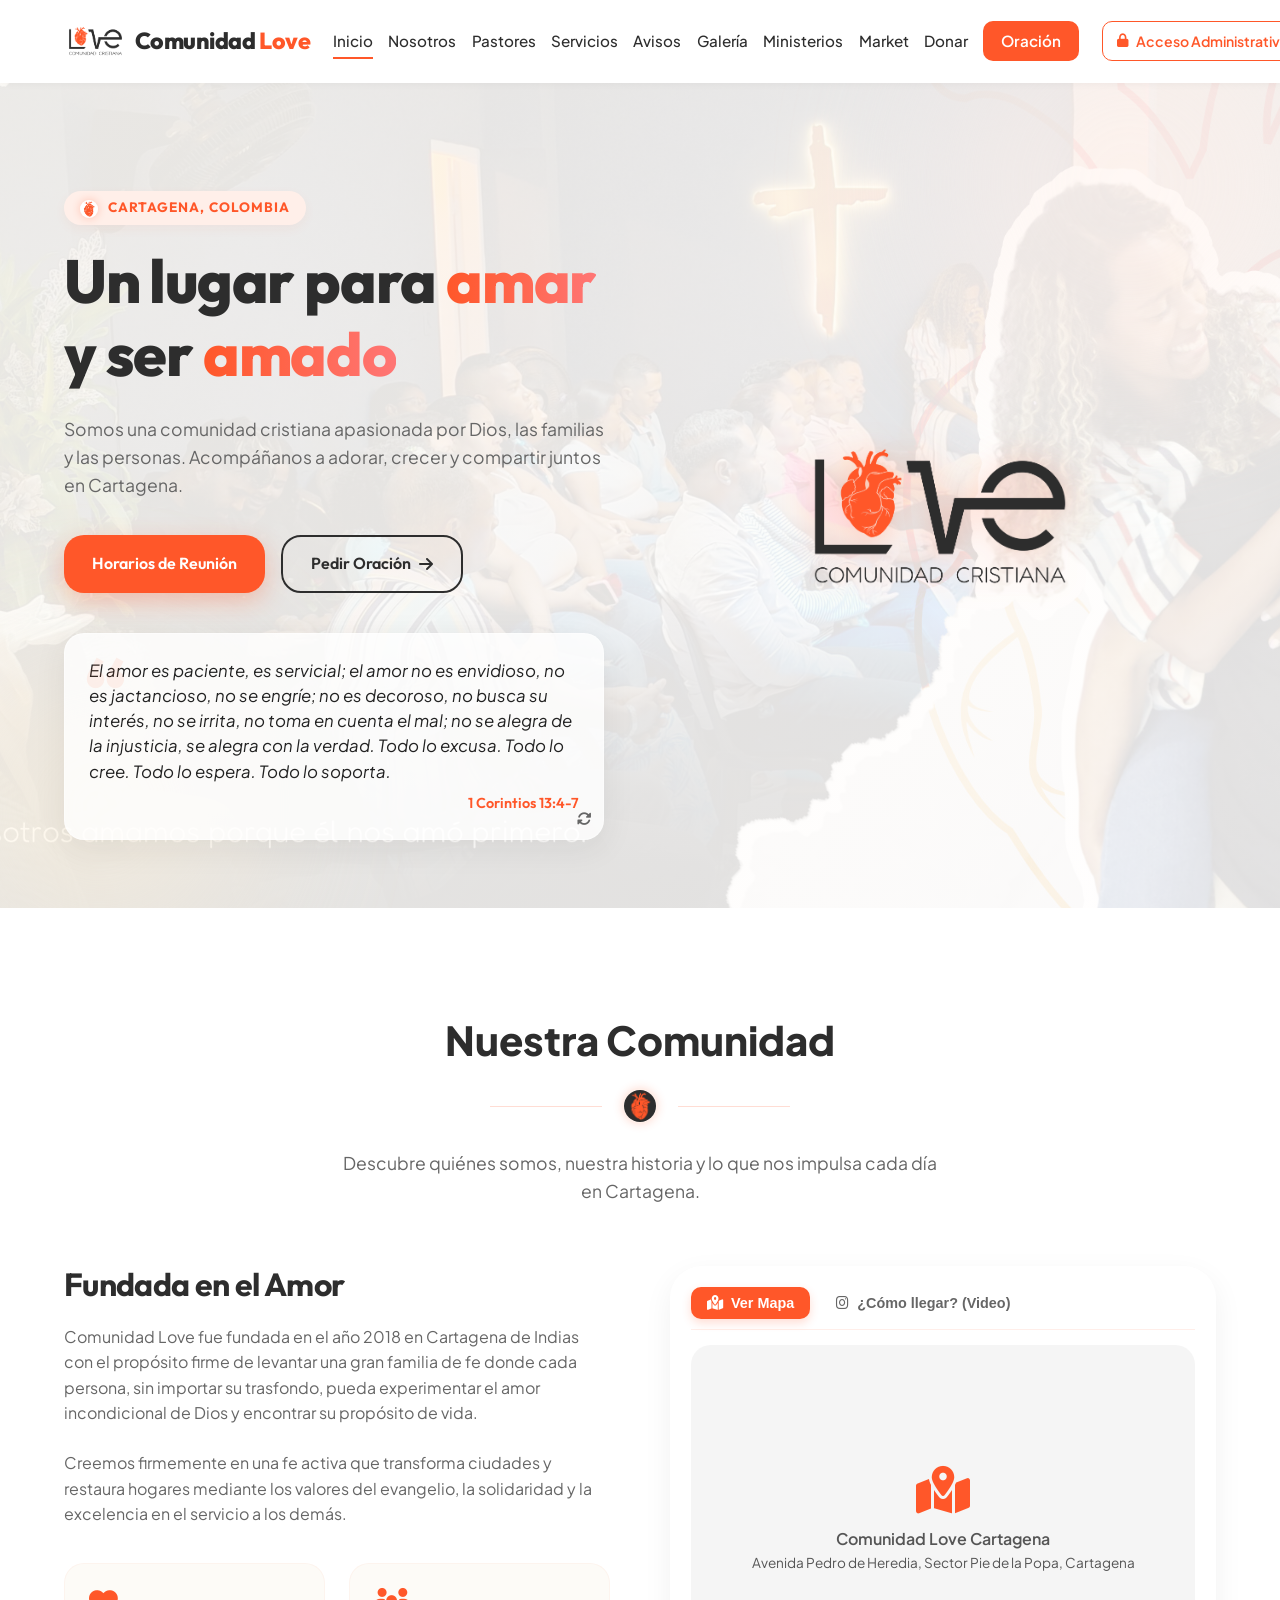
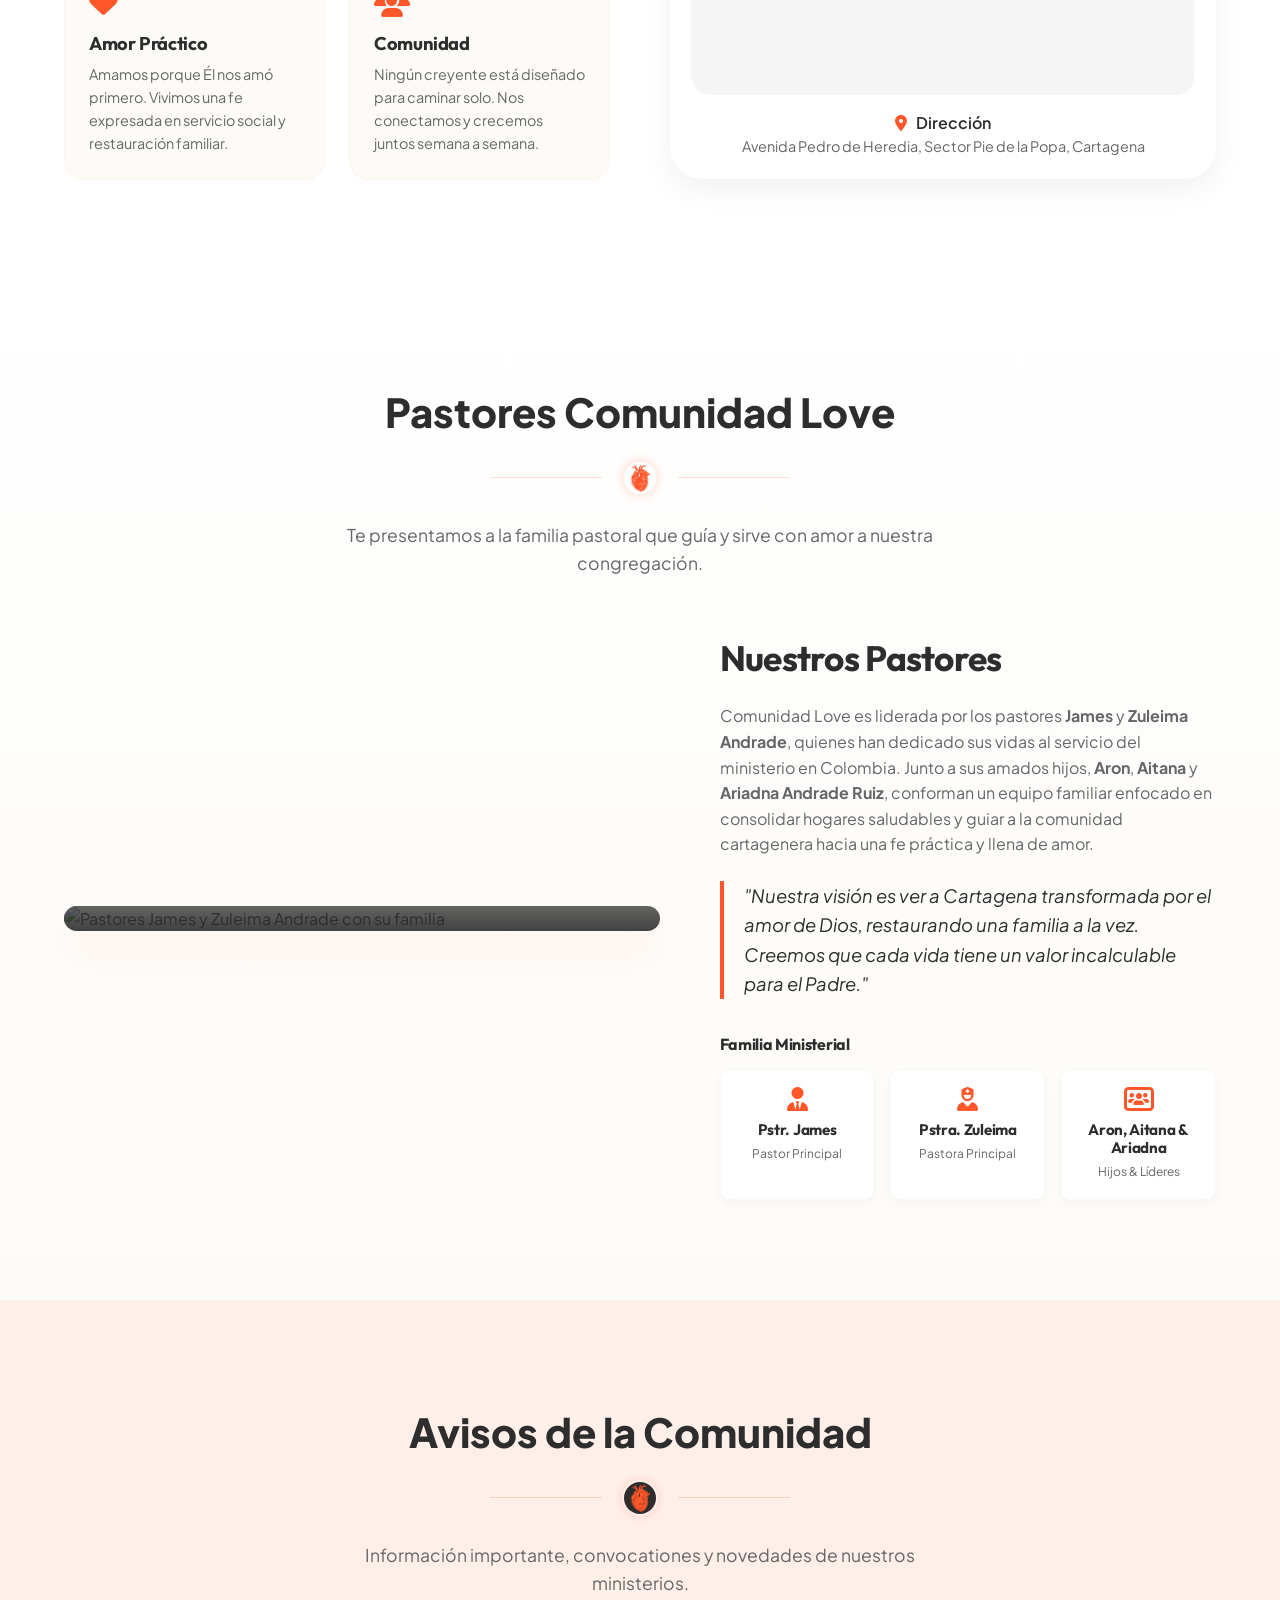
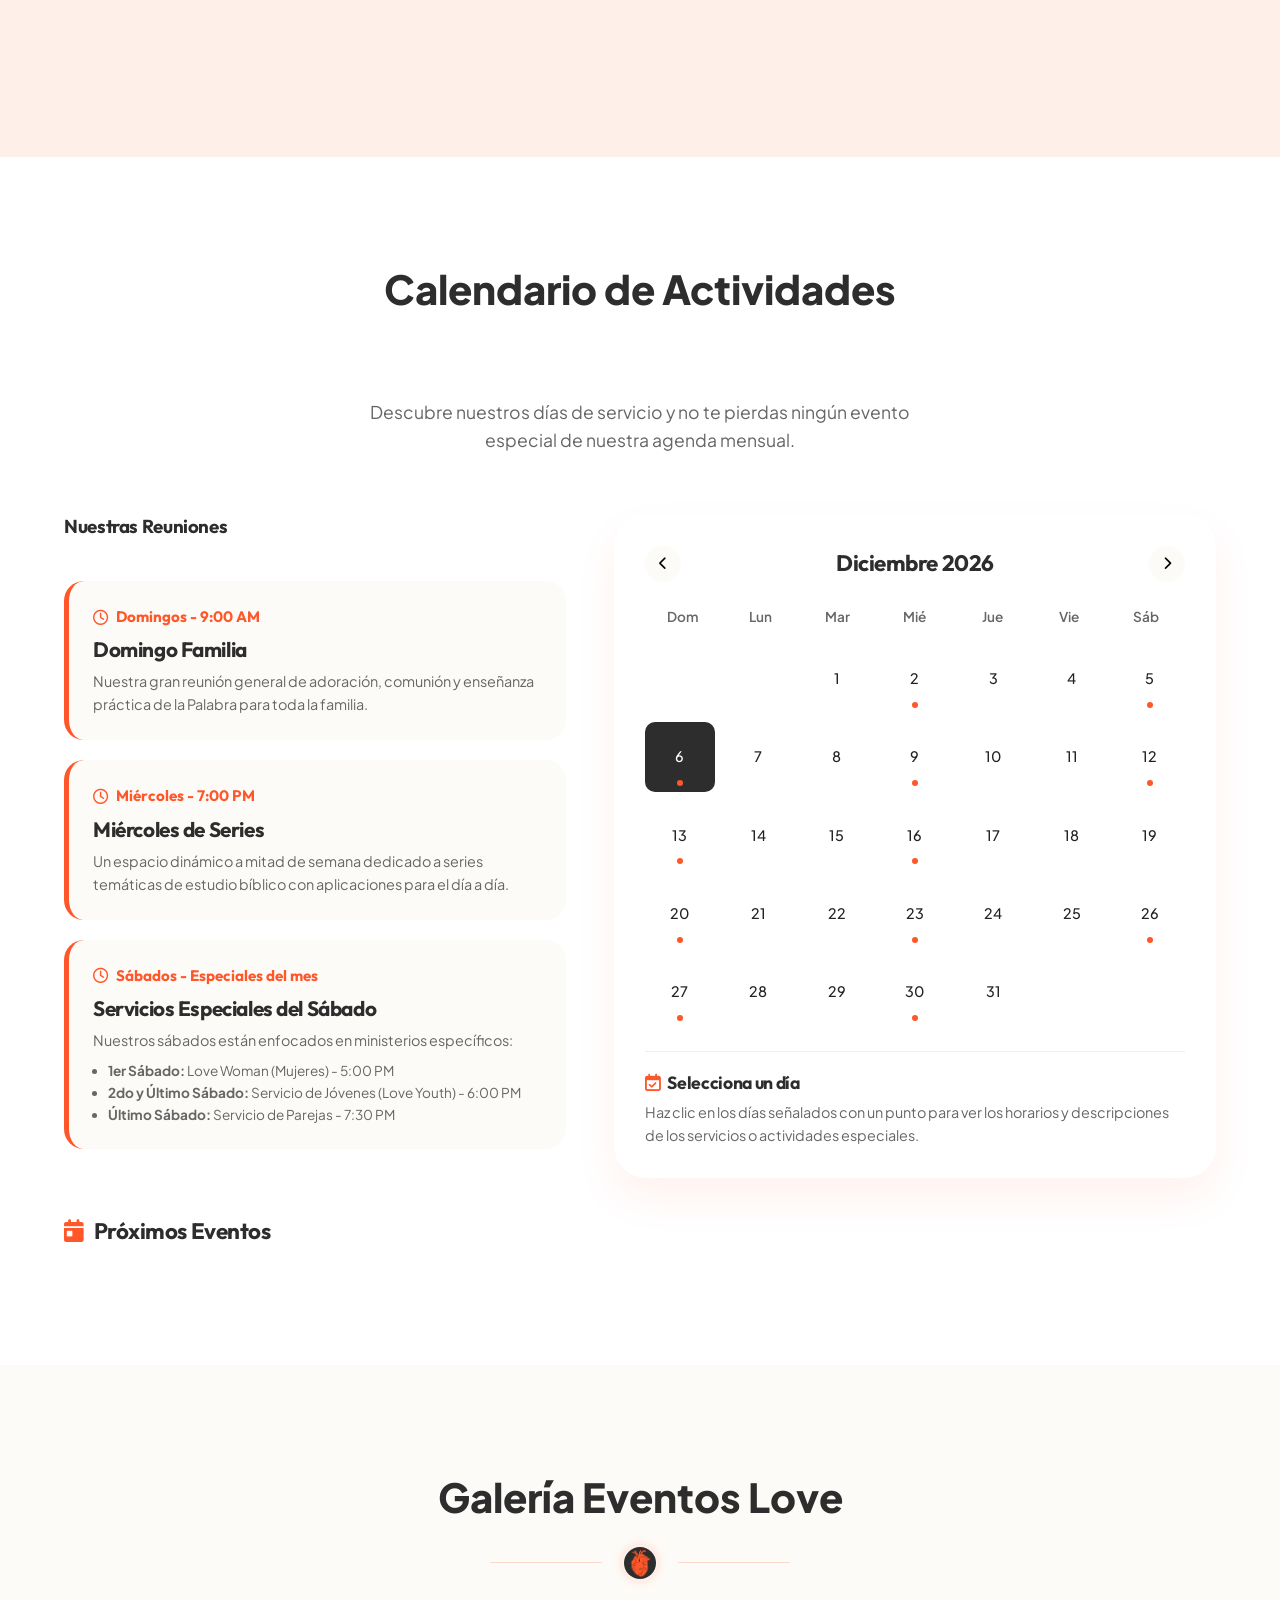
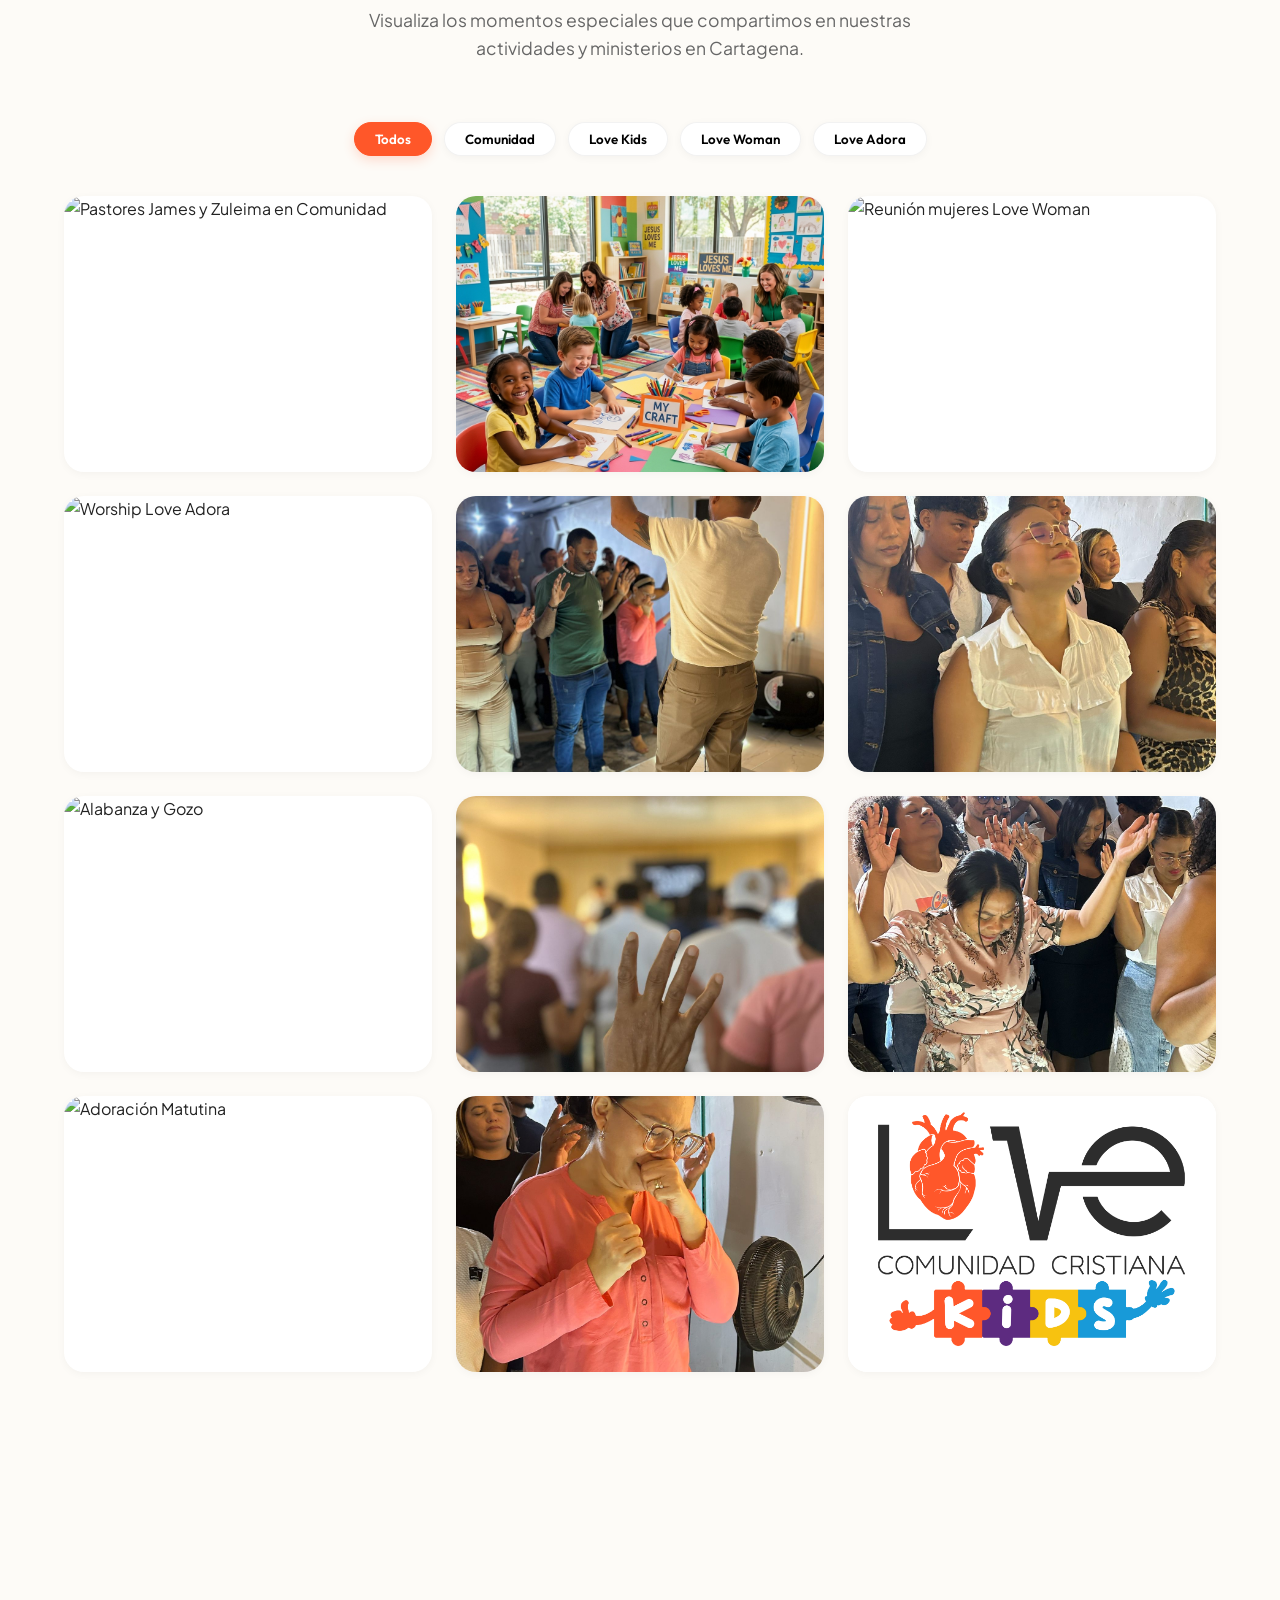
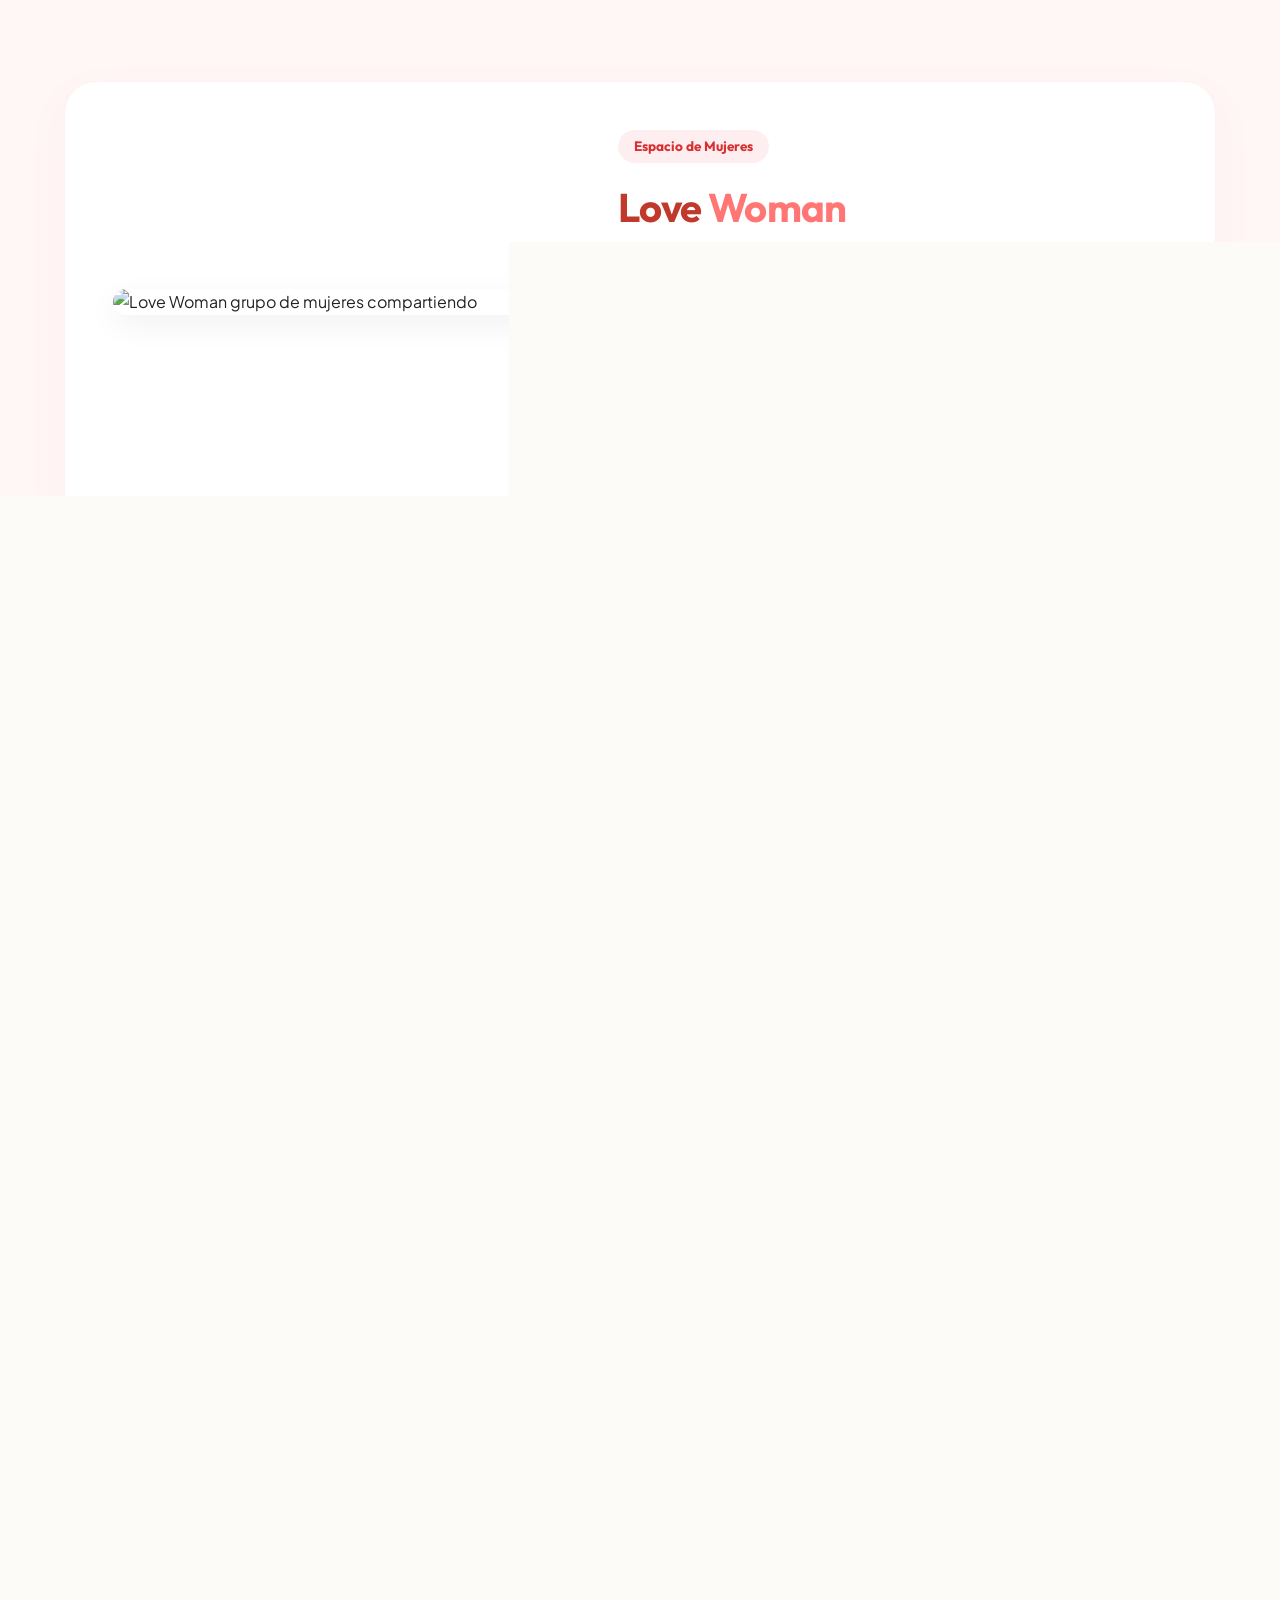
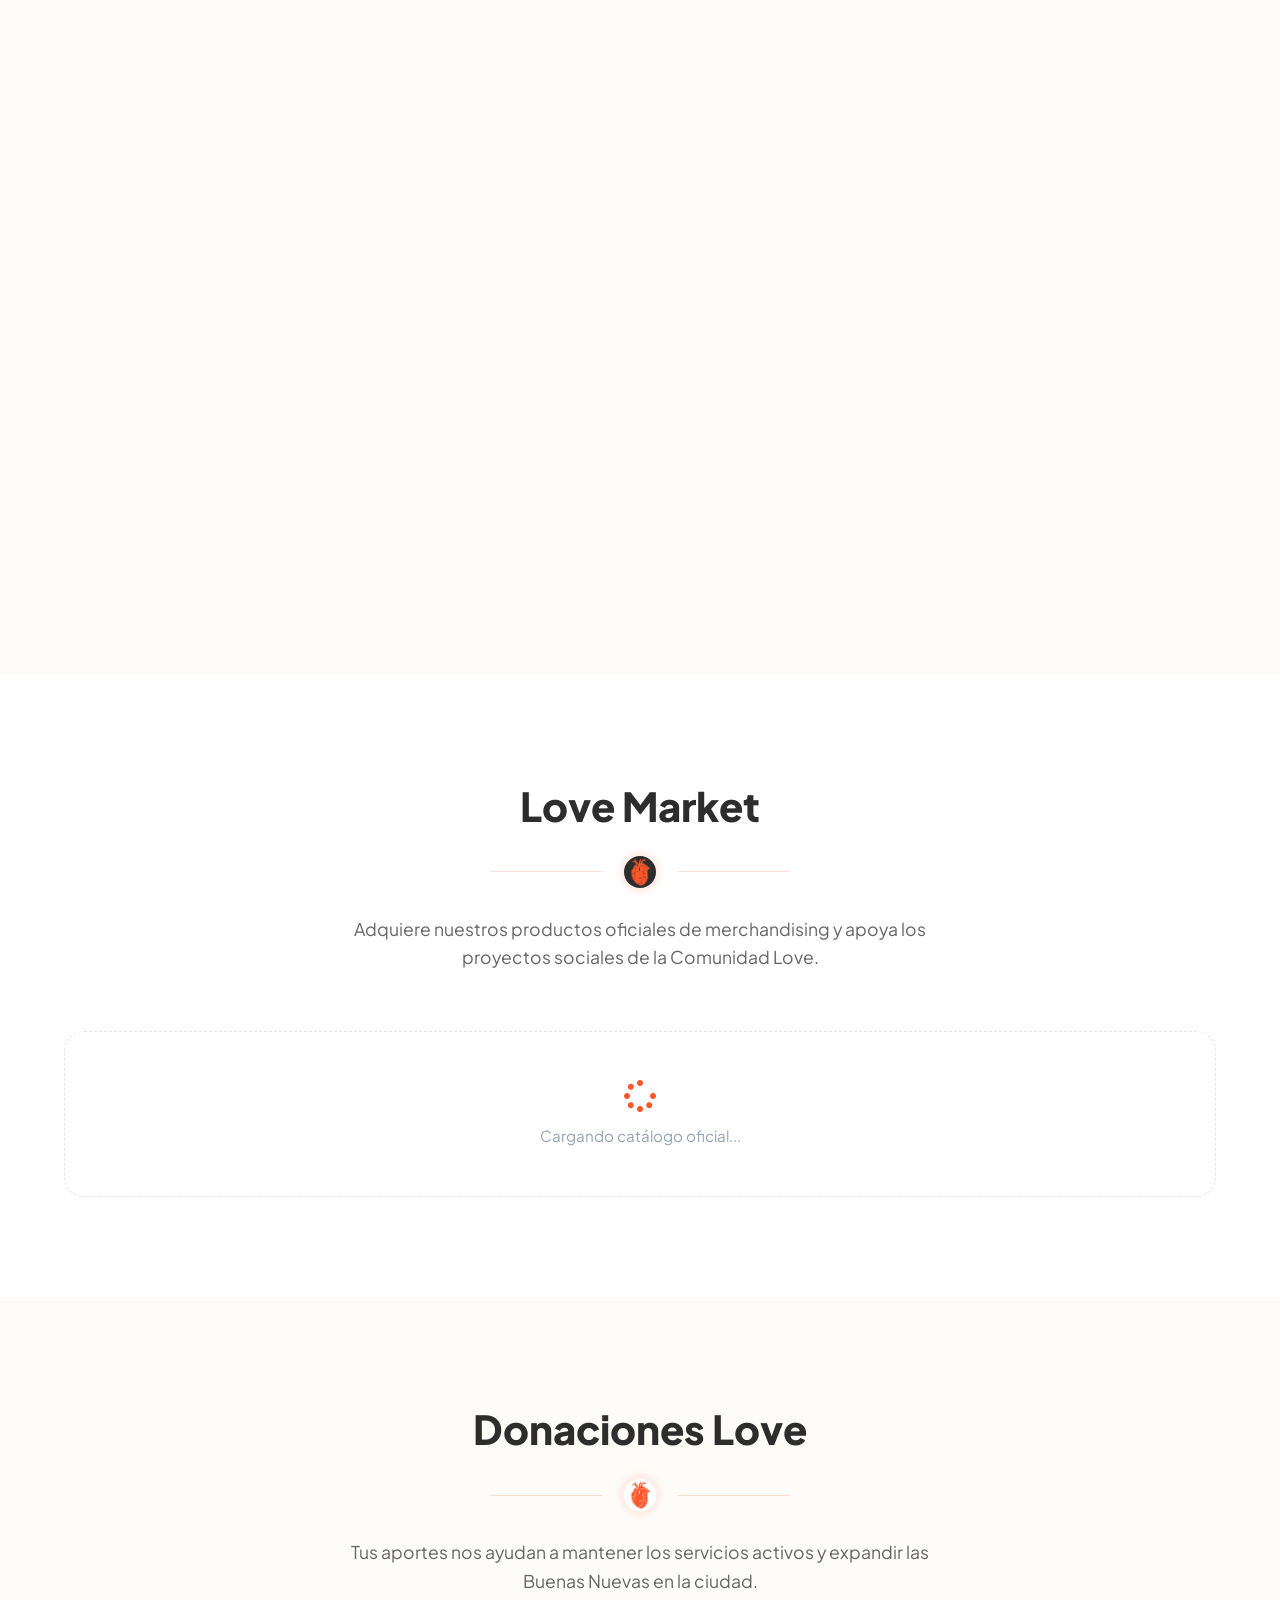
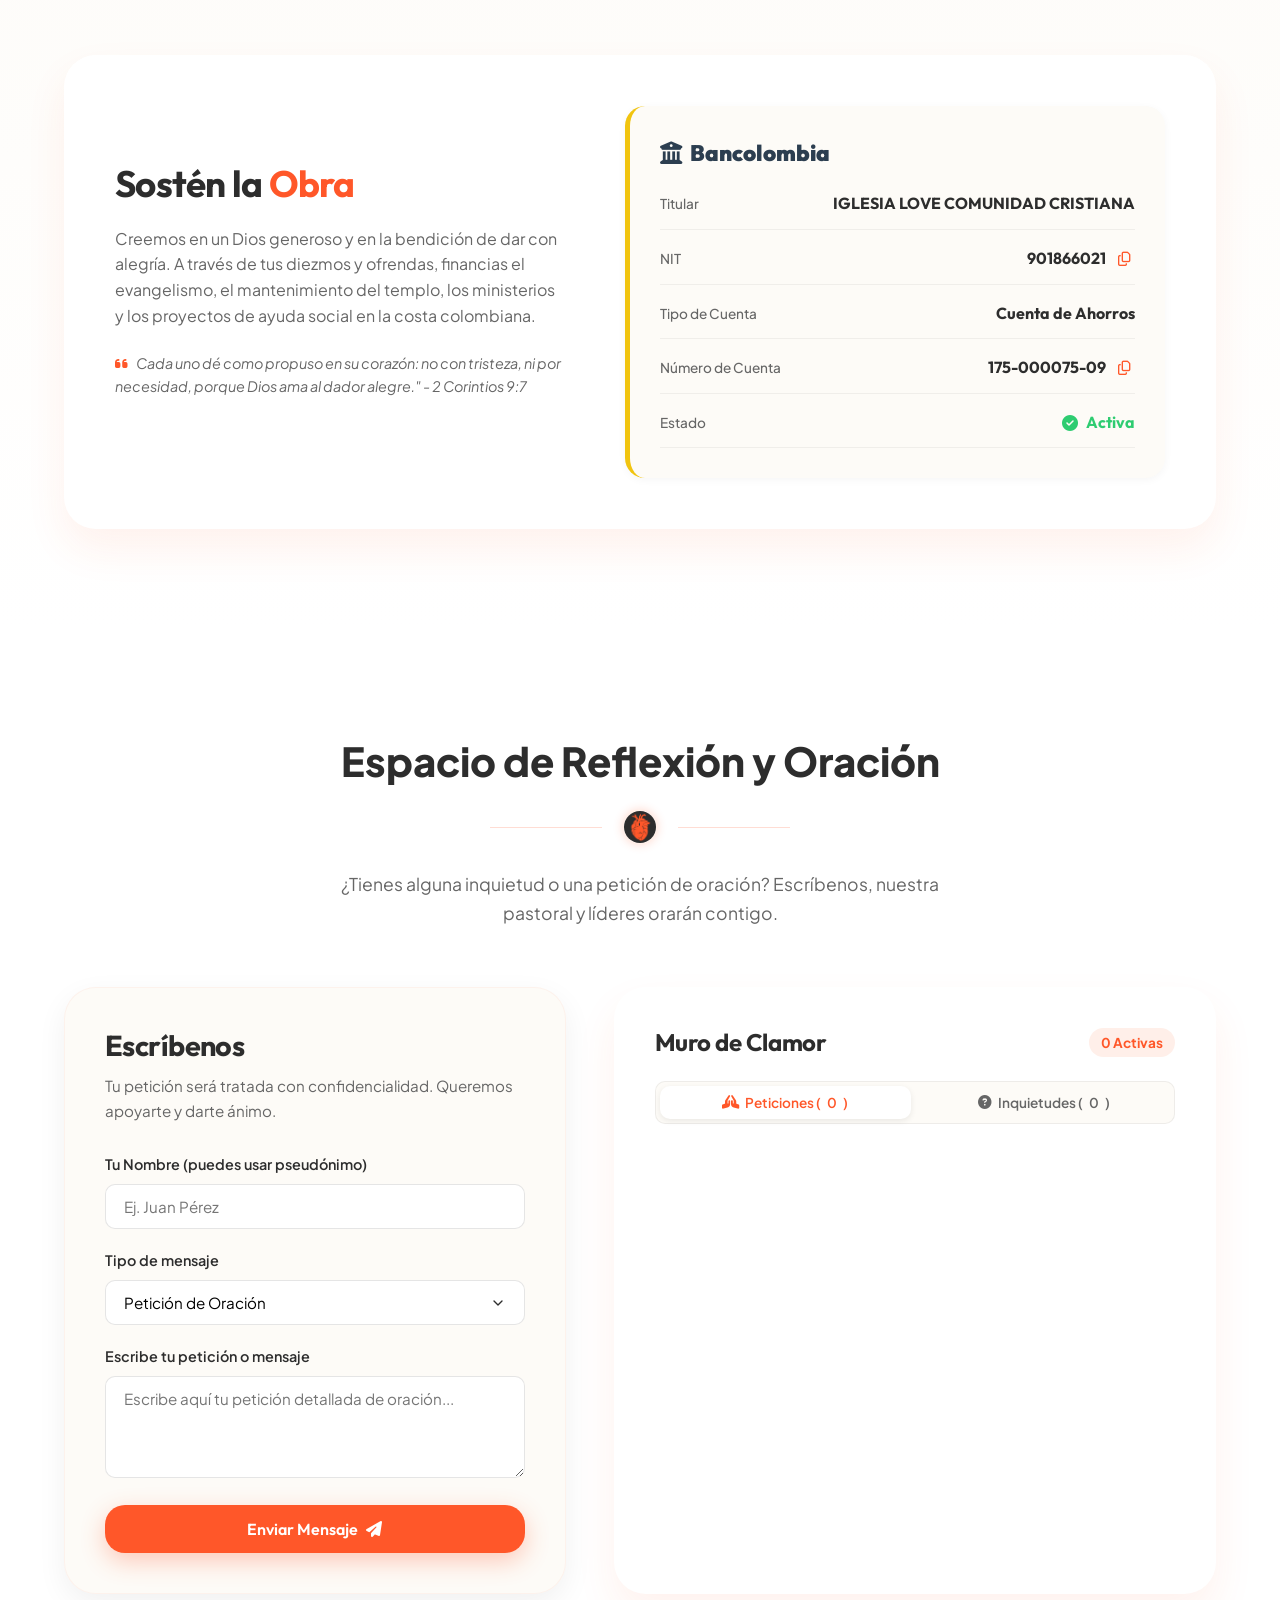
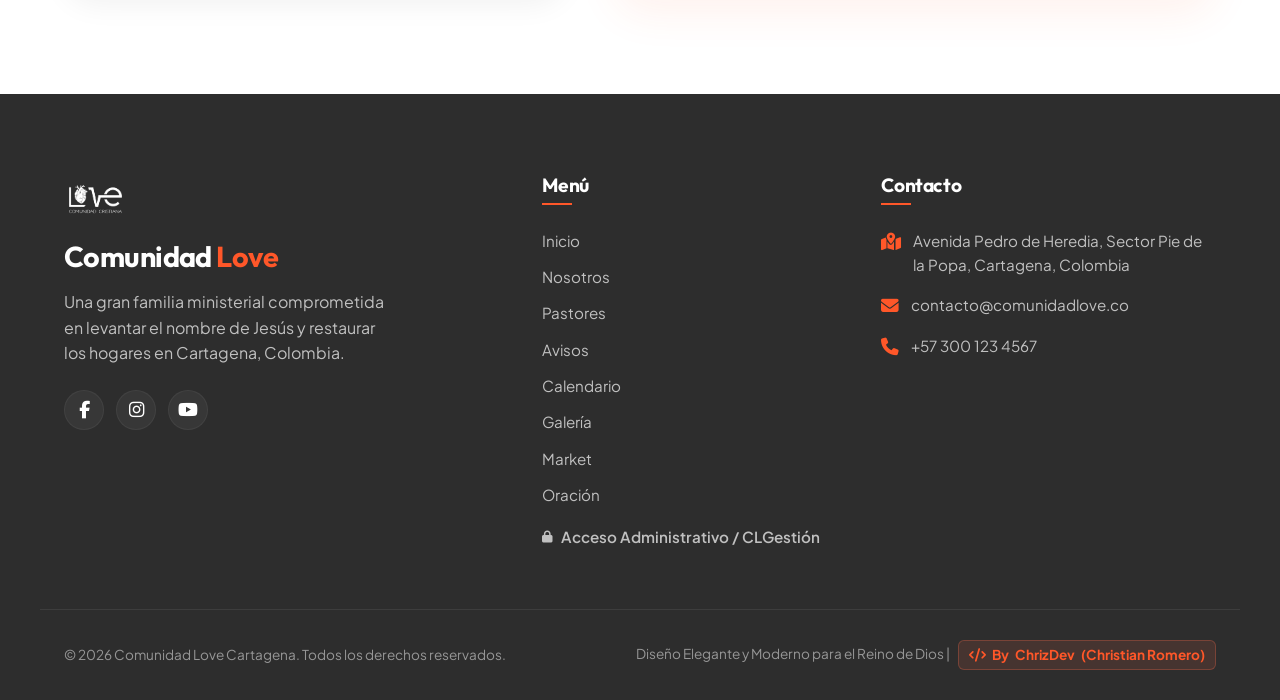
==== ComunidadLoveWeb/index.html @ c4fc2a3e "feat: dinamismo 100% Love Market, tabs Muro de Clamor vs Inquietudes, parseDate universal y reglas n" ====
<!DOCTYPE html>
<html lang="es">
<head>
  <meta charset="UTF-8">
  <meta name="viewport" content="width=device-width, initial-scale=1.0">
  <meta name="description" content="Comunidad Love es una iglesia cristiana en Cartagena, Colombia, dedicada al crecimiento espiritual, la familia y el servicio comunitario. Conoce nuestros horarios de servicios, eventos y espacios de reflexión.">
  <meta name="keywords" content="iglesia cristiana Cartagena, Comunidad Love, pastores Cartagena, peticiones de oracion, actividades niños, grupo de alabanza Cartagena, fe, amor">
  <title>Comunidad Love | Cartagena - Un lugar para amar y ser amado</title>
  
  <!-- Favicon -->
  <link rel="icon" type="image/png" href="./favicon.png">
  
  <!-- CSS Stylesheet -->
  <link rel="stylesheet" href="./style.css">
  
  <!-- FontAwesome Icons CDN -->
  <link rel="stylesheet" href="https://cdnjs.cloudflare.com/ajax/libs/font-awesome/6.4.0/css/all.min.css">
  
  <!-- Leaflet Map CSS CDN -->
  <link rel="stylesheet" href="https://unpkg.com/leaflet@1.9.4/dist/leaflet.css" integrity="sha256-p4NxAoJBhIIN+hmNHrzRCf9tD/miZyoHS5obTRR9BMY=" crossorigin="" />

  <!-- Firebase SDK v10+ (modular vía import map, sin build step) -->
  <script type="importmap">
  {
    "imports": {
      "firebase/app": "https://www.gstatic.com/firebasejs/10.12.2/firebase-app.js",
      "firebase/auth": "https://www.gstatic.com/firebasejs/10.12.2/firebase-auth.js",
      "firebase/firestore": "https://www.gstatic.com/firebasejs/10.12.2/firebase-firestore.js"
    }
  }
  </script>
</head>
<body>

  <!-- ==========================================================================
       AVISO INSTITUCIONAL (site_settings.general → bannerAlert)
       ========================================================================== -->
  <div id="cl-banner-alert" class="cl-banner" hidden></div>

  <!-- ==========================================================================
       HEADER & NAVIGATION
       ========================================================================== -->
  <header>
    <div class="container nav-container">
      <a href="#" class="logo brand">
        <img src="./Assets/logo-color.png" alt="Comunidad Love Logo">
        <div class="logo-text">Comunidad <span>Love</span></div>
      </a>
      
      <nav class="nav-menu">
        <a href="#" class="nav-link active">Inicio</a>
        <a href="#nosotros" class="nav-link">Nosotros</a>
        <a href="#pastores" class="nav-link">Pastores</a>
        <a href="#calendario" class="nav-link">Servicios</a>
        <a href="#anuncios" class="nav-link">Avisos</a>
        <a href="#eventos" class="nav-link">Galería</a>
        <a href="#ministerios" class="nav-link">Ministerios</a>
        <a href="#market" class="nav-link">Market</a>
        <a href="#donaciones" class="nav-link">Donar</a>
        <a href="#reflexion" class="nav-link nav-btn">Oración</a>
        <!-- Acceso al panel visible en el menú desplegable móvil -->
        <a href="./admin/" class="nav-link nav-link-admin-drawer"><i class="fas fa-lock"></i> Acceso Administrativo</a>
      </nav>
      
      <div class="nav-actions">
        <a href="./admin/" class="nav-link-admin" title="Acceso Administrativo" aria-label="Acceso Administrativo">
          <i class="fas fa-lock"></i>
          <span class="nav-admin-text">Acceso Administrativo</span>
        </a>
        <div class="menu-toggle" aria-label="Abrir menú" role="button" tabindex="0">
          <i class="fas fa-bars"></i>
        </div>
      </div>
    </div>
  </header>

  <!-- ==========================================================================
       HERO & LANDING SECTION
       ========================================================================== -->
  <section class="hero">
    <div class="hero-bg-shapes">
      <div class="shape shape-1"></div>
      <div class="shape shape-2"></div>
    </div>
    
    <div class="container hero-grid">
      <div class="hero-content reveal">
        <span class="hero-tag">
          <img src="./Assets/Perfil-whatsapp.jpg" alt="Corazón Comunidad Love" class="hero-heart-pulse">
          Cartagena, Colombia
        </span>
        <h1 class="hero-title">Un lugar para <span>amar</span> y ser <span>amado</span></h1>
        <p class="hero-description">Somos una comunidad cristiana apasionada por Dios, las familias y las personas. Acompáñanos a adorar, crecer y compartir juntos en Cartagena.</p>
        
        <div class="hero-buttons">
          <a href="#calendario" class="btn btn-primary">Horarios de Reunión</a>
          <a href="#reflexion" class="btn btn-secondary">Pedir Oración <i class="fas fa-arrow-right"></i></a>
        </div>
        
        <!-- Verse Rotator Widget -->
        <div class="verse-widget">
          <p class="verse-text">"Cargando versículo de esperanza..."</p>
          <span class="verse-ref">-</span>
          <button class="verse-refresh-btn" aria-label="Cambiar versículo">
            <i class="fas fa-sync-alt"></i>
          </button>
        </div>
      </div>
      
      <div class="hero-media reveal reveal-delay-2">
        <div class="hero-media-wrapper">
          <!-- Lottie Animation Container -->
          <div id="hero-lottie" style="width: 100%; height: 380px;"></div>
        </div>
      </div>
    </div>
  </section>

  <!-- ==========================================================================
       SECTION: NOSOTROS
       ========================================================================== -->
  <section id="nosotros" class="section about">
    <div class="container">
      <div class="section-title reveal">Nuestra Comunidad</div>
      <div class="heart-divider reveal reveal-delay-1">
        <img src="./Assets/Perfil-IG.jpg" alt="Corazón Comunidad Love">
      </div>
      <div class="section-subtitle reveal reveal-delay-2">Descubre quiénes somos, nuestra historia y lo que nos impulsa cada día en Cartagena.</div>
      
      <div class="about-grid">
        <div class="about-info reveal">
          <h3>Fundada en el Amor</h3>
          <p class="about-desc">Comunidad Love fue fundada en el año 2018 en Cartagena de Indias con el propósito firme de levantar una gran familia de fe donde cada persona, sin importar su trasfondo, pueda experimentar el amor incondicional de Dios y encontrar su propósito de vida.</p>
          <p class="about-desc">Creemos firmemente en una fe activa que transforma ciudades y restaura hogares mediante los valores del evangelio, la solidaridad y la excelencia en el servicio a los demás.</p>
          
          <div class="about-features">
            <div class="feature-box">
              <i class="fas fa-heart"></i>
              <h4>Amor Práctico</h4>
              <p>Amamos porque Él nos amó primero. Vivimos una fe expresada en servicio social y restauración familiar.</p>
            </div>
            <div class="feature-box">
              <i class="fas fa-users"></i>
              <h4>Comunidad</h4>
              <p>Ningún creyente está diseñado para caminar solo. Nos conectamos y crecemos juntos semana a semana.</p>
            </div>
          </div>
        </div>
        
        <!-- Interactive Map and Video Card -->
        <div class="about-map-card reveal reveal-delay-2">
          <div class="location-tabs">
            <button type="button" class="location-tab active" data-target="map"><i class="fas fa-map-marked-alt"></i> Ver Mapa</button>
            <button type="button" class="location-tab" data-target="video"><i class="fab fa-instagram"></i> ¿Cómo llegar? (Video)</button>
          </div>
          
          <div class="location-content">
            <div id="location-map-wrapper" class="tab-content active">
              <div id="leaflet-map" class="map-placeholder"></div>
            </div>
            
            <div id="location-video-wrapper" class="tab-content">
              <div class="instagram-reel-container">
                <iframe src="https://www.instagram.com/reel/DUJ_XbJkbjJ/embed/" frameborder="0" scrolling="no" allowtransparency="true" allow="encrypted-media" style="width:100%; height:520px; border:none; border-radius:var(--border-radius-md);"></iframe>
              </div>
            </div>
          </div>
          
          <div style="margin-top: 15px; text-align: center;">
            <p style="font-weight: 600; color: var(--secondary);"><i class="fas fa-map-marker-alt" style="color:var(--primary); margin-right: 6px;"></i> Dirección</p>
            <p style="font-size: 0.9rem; color: var(--text-muted);">Avenida Pedro de Heredia, Sector Pie de la Popa, Cartagena</p>
          </div>
        </div>
      </div>
    </div>
  </section>

  <!-- ==========================================================================
       SECTION: PASTORES (LA FAMILIA LOVE)
       ========================================================================== -->
  <section id="pastores" class="section pastors">
    <div class="container">
      <div class="section-title reveal">Pastores Comunidad Love</div>
      <div class="heart-divider reveal reveal-delay-1">
        <img src="./Assets/Perfil-whatsapp.jpg" alt="Corazón Comunidad Love">
      </div>
      <div class="section-subtitle reveal reveal-delay-2">Te presentamos a la familia pastoral que guía y sirve con amor a nuestra congregación.</div>
      
      <div class="pastors-layout">
        <div class="pastors-image-wrapper reveal">
          <img src="./Assets/familia pastoral.jpg" alt="Pastores James y Zuleima Andrade con su familia">
          <div class="pastors-image-overlay">
            <div class="pastors-name">Familia Pastoral Andrade Ruiz</div>
            <div class="pastors-title">Líderes y fundadores</div>
          </div>
        </div>
        
        <div class="pastors-info reveal reveal-delay-2">
          <h3>Nuestros Pastores</h3>
          <p class="about-desc">Comunidad Love es liderada por los pastores <strong>James</strong> y <strong>Zuleima Andrade</strong>, quienes han dedicado sus vidas al servicio del ministerio en Colombia. Junto a sus amados hijos, <strong>Aron</strong>, <strong>Aitana</strong> y <strong>Ariadna Andrade Ruiz</strong>, conforman un equipo familiar enfocado en consolidar hogares saludables y guiar a la comunidad cartagenera hacia una fe práctica y llena de amor.</p>
          
          <p class="pastors-quote">"Nuestra visión es ver a Cartagena transformada por el amor de Dios, restaurando una familia a la vez. Creemos que cada vida tiene un valor incalculable para el Padre."</p>
          
          <div class="pastors-family-members">
            <h4 style="margin-bottom: 16px; color: var(--secondary);">Familia Ministerial</h4>
            <div class="family-grid">
              <div class="family-member-card">
                <i class="fas fa-user-tie"></i>
                <h5>Pstr. James</h5>
                <span>Pastor Principal</span>
              </div>
              <div class="family-member-card">
                <i class="fas fa-user-nurse"></i>
                <h5>Pstra. Zuleima</h5>
                <span>Pastora Principal</span>
              </div>
              <div class="family-member-card">
                <i class="fas fa-users-rectangle"></i>
                <h5>Aron, Aitana & Ariadna</h5>
                <span>Hijos & Líderes</span>
              </div>
            </div>
          </div>
        </div>
      </div>
    </div>
  </section>

  <!-- ==========================================================================
       SECTION: AVISOS / ANUNCIOS (announcements)
       ========================================================================== -->
  <section id="anuncios" class="section announcements-section">
    <div class="container">
      <div class="section-title reveal">Avisos de la Comunidad</div>
      <div class="heart-divider reveal reveal-delay-1">
        <img src="./Assets/Perfil-IG.jpg" alt="Corazón Comunidad Love">
      </div>
      <div class="section-subtitle reveal reveal-delay-2">Información importante, convocationes y novedades de nuestros ministerios.</div>

      <div id="announcements-list" class="announcements-grid reveal reveal-delay-2" data-cl-skeleton="announcements">
        <!-- Rendered by js/public-init.js -->
      </div>
    </div>
  </section>

  <!-- ==========================================================================
       SECTION: CALENDARIO DE SERVICIOS
       ========================================================================== -->
  <section id="calendario" class="section calendar-section">
    <div class="container">
      <div class="section-title reveal">Calendario de Actividades</div>
      <div class="heart-divider reveal reveal-delay-1">
        <img src="./Assets/Perfil-IG.jpg" alt="Corazón Comunidad Love">
      </div>
      <div class="section-subtitle reveal reveal-delay-2">Descubre nuestros días de servicio y no te pierdas ningún evento especial de nuestra agenda mensual.</div>
      
      <div class="calendar-grid">
        <div class="services-list reveal" id="services-list">
          <h3 style="margin-bottom: 24px; color: var(--secondary);">Nuestras Reuniones</h3>
          
          <div class="service-card">
            <div class="service-time"><i class="far fa-clock"></i> Domingos - 9:00 AM</div>
            <h4>Domingo Familia</h4>
            <p>Nuestra gran reunión general de adoración, comunión y enseñanza práctica de la Palabra para toda la familia.</p>
          </div>
          
          <div class="service-card">
            <div class="service-time"><i class="far fa-clock"></i> Miércoles - 7:00 PM</div>
            <h4>Miércoles de Series</h4>
            <p>Un espacio dinámico a mitad de semana dedicado a series temáticas de estudio bíblico con aplicaciones para el día a día.</p>
          </div>
          
          <div class="service-card">
            <div class="service-time"><i class="far fa-clock"></i> Sábados - Especiales del mes</div>
            <h4>Servicios Especiales del Sábado</h4>
            <p>Nuestros sábados están enfocados en ministerios específicos:</p>
            <ul style="font-size: 0.85rem; margin-top: 8px; color: var(--text-muted); padding-left: 15px; list-style-type: disc;">
              <li><strong>1er Sábado:</strong> Love Woman (Mujeres) - 5:00 PM</li>
              <li><strong>2do y Último Sábado:</strong> Servicio de Jóvenes (Love Youth) - 6:00 PM</li>
              <li><strong>Último Sábado:</strong> Servicio de Parejas - 7:30 PM</li>
            </ul>
          </div>
        </div>
        
        <!-- Interactive Calendar Widget -->
        <div class="calendar-container reveal reveal-delay-2">
          <div class="calendar-header">
            <button id="calendar-prev" class="calendar-nav-btn" aria-label="Mes anterior"><i class="fas fa-chevron-left"></i></button>
            <h3 id="calendar-month-name">Julio 2026</h3>
            <button id="calendar-next" class="calendar-nav-btn" aria-label="Mes siguiente"><i class="fas fa-chevron-right"></i></button>
          </div>
          
          <div class="calendar-weekdays">
            <div>Dom</div>
            <div>Lun</div>
            <div>Mar</div>
            <div>Mié</div>
            <div>Jue</div>
            <div>Vie</div>
            <div>Sáb</div>
          </div>
          
          <div id="calendar-days" class="calendar-days">
            <!-- Rendered by JS -->
          </div>
          
          <div class="calendar-event-details">
            <h4 id="event-detail-title"><i class="far fa-calendar-check" style="color:var(--primary);"></i> Selecciona un día</h4>
            <p id="event-detail-desc">Haz clic en los días señalados con un punto para ver los horarios y descripciones de los servicios o actividades especiales.</p>
          </div>
        </div>
      </div>

      <!-- Próximos Eventos (events · isActive == true) -->
      <div class="upcoming-events-block reveal reveal-delay-2">
        <h3 class="upcoming-block-title">
          <i class="fas fa-calendar-day" style="color: var(--primary);"></i>
          Próximos Eventos
        </h3>
        <div id="upcoming-events" class="upcoming-events">
          <!-- Rendered by js/public-init.js -->
        </div>
      </div>
    </div>
  </section>

  <!-- ==========================================================================
       SECTION: EVENTOS LOVE (GALERÍA & VIDEOS)
       ========================================================================== -->
  <section id="eventos" class="section gallery-section">
    <div class="container">
      <div class="section-title reveal">Galería Eventos Love</div>
      <div class="heart-divider reveal reveal-delay-1">
        <img src="./Assets/Perfil-IG.jpg" alt="Corazón Comunidad Love">
      </div>
      <div class="section-subtitle reveal reveal-delay-2">Visualiza los momentos especiales que compartimos en nuestras actividades y ministerios en Cartagena.</div>
      
      <!-- Filter Tags -->
      <div class="gallery-filters reveal">
        <button class="filter-btn active" data-filter="all">Todos</button>
        <button class="filter-btn" data-filter="comunidad">Comunidad</button>
        <button class="filter-btn" data-filter="ninos">Love Kids</button>
        <button class="filter-btn" data-filter="mujeres">Love Woman</button>
        <button class="filter-btn" data-filter="adoracion">Love Adora</button>
      </div>
      
      <!-- Image Grid -->
      <div class="gallery-grid reveal reveal-delay-2">
        <div class="gallery-item" data-category="comunidad">
          <img src="./Assets/familia pastoral.jpg" alt="Pastores James y Zuleima en Comunidad">
          <div class="gallery-overlay">
            <span class="gallery-tag">Comunidad</span>
            <div class="gallery-title">Nuestra Familia Pastoral</div>
          </div>
        </div>
        
        <div class="gallery-item" data-category="ninos">
          <img src="./Assets/love_kids.png" alt="Actividad infantil Love Kids">
          <div class="gallery-overlay">
            <span class="gallery-tag">Love Kids</span>
            <div class="gallery-title">Enseñanza Creativa infantil</div>
          </div>
        </div>
        
        <div class="gallery-item" data-category="mujeres">
          <img src="./Assets/LoveWoman.png" alt="Reunión mujeres Love Woman">
          <div class="gallery-overlay">
            <span class="gallery-tag">Love Woman</span>
            <div class="gallery-title">Reunión de Conexión de Mujeres</div>
          </div>
        </div>
        
        <div class="gallery-item" data-category="adoracion">
          <img src="./Assets/Love adora/love adora (5).jpg" alt="Worship Love Adora">
          <div class="gallery-overlay">
            <span class="gallery-tag">Love Adora</span>
            <div class="gallery-title">Tiempos de Adoración en la Presencia</div>
          </div>
        </div>

        <!-- Nuevos items agregados para mayor interacción y uso de assets -->
        <div class="gallery-item" data-category="comunidad">
          <img src="./Assets/somos comunidad love/love comunidad (1).jpeg" alt="Reunión de Crecimiento">
          <div class="gallery-overlay">
            <span class="gallery-tag">Comunidad</span>
            <div class="gallery-title">Reuniones de Conexión</div>
          </div>
        </div>

        <div class="gallery-item" data-category="comunidad">
          <img src="./Assets/somos comunidad love/love comunidad (2).jpeg" alt="Servicio de Comunión">
          <div class="gallery-overlay">
            <span class="gallery-tag">Comunidad</span>
            <div class="gallery-title">Celebración Dominical</div>
          </div>
        </div>

        <div class="gallery-item" data-category="adoracion">
          <img src="./Assets/Love adora/love adora (6).jpg" alt="Alabanza y Gozo">
          <div class="gallery-overlay">
            <span class="gallery-tag">Love Adora</span>
            <div class="gallery-title">Alabanza en Comunidad</div>
          </div>
        </div>

        <div class="gallery-item" data-category="mujeres">
          <img src="./Assets/somos comunidad love/love comunidad (5).jpeg" alt="Love Woman - Tarde de Café">
          <div class="gallery-overlay">
            <span class="gallery-tag">Love Woman</span>
            <div class="gallery-title">Tarde de Compartir y Palabra</div>
          </div>
        </div>

        <div class="gallery-item" data-category="comunidad">
          <img src="./Assets/somos comunidad love/love comunidad (3).jpeg" alt="Tardes Familiares">
          <div class="gallery-overlay">
            <span class="gallery-tag">Comunidad</span>
            <div class="gallery-title">Tiempos de Familia</div>
          </div>
        </div>

        <div class="gallery-item" data-category="adoracion">
          <img src="./Assets/Love adora/love adora (7).jpg" alt="Adoración Matutina">
          <div class="gallery-overlay">
            <span class="gallery-tag">Love Adora</span>
            <div class="gallery-title">Entrega y Ministración</div>
          </div>
        </div>

        <div class="gallery-item" data-category="comunidad">
          <img src="./Assets/somos comunidad love/love comunidad (4).jpeg" alt="Caminando en Familia">
          <div class="gallery-overlay">
            <span class="gallery-tag">Comunidad</span>
            <div class="gallery-title">Comunión y Hermandad</div>
          </div>
        </div>

        <div class="gallery-item" data-category="ninos">
          <img src="./Assets/LOVE - KIDS/logo-love-kids.jpg" alt="Logo Oficial Love Kids">
          <div class="gallery-overlay">
            <span class="gallery-tag">Love Kids</span>
            <div class="gallery-title">Espacio Love Kids</div>
          </div>
        </div>
      </div>
      
      <!-- Video Feature Section -->
      <div class="video-section reveal">
        <h3 style="margin-bottom: 24px; text-align: center; color: var(--secondary);">Ver Nuestras Reuniones</h3>
        <p style="text-align: center; color: var(--text-muted); max-width: 600px; margin: 0 auto 30px auto;">¿Te perdiste nuestra última celebración de fin de semana? Mírala completa a continuación y edifica tu vida con la música y el mensaje.</p>
        
        <div class="video-wrapper">
          <iframe id="streaming-frame" src="https://www.youtube.com/embed/kItYRbhPrI0?si=NyhHZn0I3-HAKyvC" title="YouTube video player" frameborder="0" allow="accelerometer; autoplay; clipboard-write; encrypted-media; gyroscope; picture-in-picture; web-share" referrerpolicy="strict-origin-when-cross-origin" allowfullscreen></iframe>
        </div>
        <div style="text-align: center; margin-top: 25px;">
          <a href="https://youtube.com/@comunidadcristianalove?si=SVu02G2wBtLYnAYw" target="_blank" rel="noopener" class="btn btn-secondary" data-role="streaming-channel"><i class="fab fa-youtube"></i> Ir a Nuestro Canal en Vivo</a>
        </div>
      </div>
    </div>
  </section>

  <!-- ==========================================================================
       SECTION: MINISTERIOS (KIDS, WOMAN, ADORA, BUENAS NUEVAS)
       ========================================================================== -->
  <section id="ministerios" class="section-container" style="padding-bottom:100px;">
    
    <!-- LOVE KIDS -->
    <div class="section kids-section">
      <div class="container">
        <div class="kids-card reveal">
          <div class="kids-content">
            <span class="kids-badge">Espacio Infantil</span>
            <h3>
              <img src="./Assets/LOVE - KIDS/logo-love-kids.png" alt="Logo Love Kids" class="kids-logo-img">
              <span>Kids</span>
            </h3>
            <p class="about-desc">Nuestra misión en Love Kids es sembrar principios bíblicos en el corazón de los más pequeños (de 2 a 11 años) a través de un lenguaje dinámico, lúdico y lleno de amor. Diseñamos un ambiente seguro e interactivo donde aprenden mediante juegos, artes plásticas y obras teatrales adaptadas a su edad.</p>
            
            <div class="kids-features">
              <div class="kids-feat-box">
                <i class="fas fa-child"></i>
                <h4>Enseñanza Bíblica</h4>
              </div>
              <div class="kids-feat-box">
                <i class="fas fa-shield-halved"></i>
                <h4>Entorno Seguro</h4>
              </div>
            </div>
          </div>
          
          <div class="kids-media-container">
            <img src="./Assets/love_kids.png" alt="Love Kids niños jugando y aprendiendo" class="kids-main-img">
            <div class="kids-logo-overlay">
              <img src="./Assets/LOVE - KIDS/logo-love-kids.png" alt="Logo Love Kids">
            </div>
          </div>
        </div>
      </div>
    </div>
    
    <!-- LOVE WOMAN -->
    <div class="section woman-section">
      <div class="container">
        <div class="woman-card reveal">
          <div class="woman-media-container">
            <img src="./Assets/LoveWoman.png" alt="Love Woman grupo de mujeres compartiendo">
          </div>
          
          <div class="woman-content">
            <span class="woman-badge">Espacio de Mujeres</span>
            <h3>Love <span>Woman</span></h3>
            <p class="about-desc">Un ministerio diseñado especialmente para las mujeres de Cartagena. Buscamos inspirar, conectar y equipar a cada mujer para que descubra su verdadero valor e identidad en Dios. Realizamos congresos, talleres de emprendimiento, estudios de la palabra y hermosos círculos de oración y consejería.</p>
            <p class="woman-quote">"Mujer virtuosa, ¿quién la hallará? Porque su estima sobrepasa largamente a la de las piedras preciosas." - Proverbios 31:10</p>
          </div>
        </div>
      </div>
    </div>
    
    <!-- LOVE ADORA -->
    <div class="section adora-section">
      <div class="container">
        <div class="adora-card reveal">
          <div class="adora-content">
            <span class="adora-badge">Ministerio de Alabanza</span>
            <h3>Love <span>Adora</span></h3>
            <p class="adora-desc">Integrado por músicos, cantantes y técnicos dedicados a guiar a la congregación en una adoración íntima y apasionada. Creemos que la música es un canal maravilloso para conectarnos con el cielo. Trabajamos constantemente en la excelencia musical y en la preparación espiritual para cada servicio dominical.</p>
            
            <!-- Real YouTube Cover Embed -->
            <div class="adora-video-container">
              <iframe src="https://www.youtube.com/embed/tvDVh0S5Umc?si=CswgsEWaTjXi3ukT" title="YouTube video player" frameborder="0" allow="accelerometer; autoplay; clipboard-write; encrypted-media; gyroscope; picture-in-picture; web-share" referrerpolicy="strict-origin-when-cross-origin" allowfullscreen></iframe>
            </div>
          </div>
          
          <div class="adora-media-container">
            <img src="./Assets/Love adora/love adora (1).jpg" alt="Love Adora Alabanza">
            <img src="./Assets/Love adora/love adora (2).jpg" alt="Love Adora Adoración">
            <img src="./Assets/Love adora/love adora (3).jpg" alt="Love Adora Músicos">
            <img src="./Assets/Love adora/love adora (4).jpg" alt="Love Adora Voces">
          </div>
        </div>
      </div>
    </div>

    <!-- LOVE BUENAS NUEVAS -->
    <div class="section buenas-nuevas-section">
      <div class="container">
        <div class="news-card reveal">
          <div class="news-media-grid">
            <div class="news-media-card">
              <img src="./Assets/somos comunidad love/love comunidad (6).jpeg" alt="Evangelismo Love Buenas Nuevas">
            </div>
            <div class="news-media-card">
              <img src="./Assets/somos comunidad love/love comunidad (7).jpeg" alt="Visitas comunitarias y ayuda social">
            </div>
          </div>
          
          <div class="news-content">
            <span class="news-badge">Evangelismo & Acción Social</span>
            <h3>Love <span>Buenas Nuevas</span></h3>
            <p class="about-desc">Nuestra pasión es llevar el mensaje de salvación a cada rincón de Cartagena. A través de visitas a hospitales, cárceles, comedores comunitarios y evangelismo en las calles, compartimos las buenas nuevas y el amor práctico de Jesús con quienes más lo necesitan.</p>
            
            <div class="news-stats">
              <div class="stat-box">
                <span class="stat-number">500+</span>
                <span class="stat-label">Hogares Visitados</span>
              </div>
              <div class="stat-box">
                <span class="stat-number">15+</span>
                <span class="stat-label">Zonas e Impacto</span>
              </div>
              <div class="stat-box">
                <span class="stat-number">80+</span>
                <span class="stat-label">Voluntarios</span>
              </div>
            </div>
          </div>
        </div>
      </div>
    </div>

  </section>

  <!-- ==========================================================================
       SECTION: LOVE MARKET (MERCHANDISING)
       ========================================================================== -->
  <section id="market" class="section market-section">
    <div class="container">
      <div class="section-title reveal">Love Market</div>
      <div class="heart-divider reveal reveal-delay-1">
        <img src="./Assets/Perfil-IG.jpg" alt="Corazón Comunidad Love">
      </div>
      <div class="section-subtitle reveal reveal-delay-2">Adquiere nuestros productos oficiales de merchandising y apoya los proyectos sociales de la Comunidad Love.</div>
      
      <div class="market-grid reveal reveal-delay-2" id="market-grid" data-cl-skeleton="market">
        <div class="market-loading" style="grid-column: 1 / -1; text-align: center; padding: 3rem 1rem; color: #94a3b8;">
          <i class="fas fa-spinner fa-spin" style="font-size: 2rem; margin-bottom: 0.75rem; color: var(--primary);"></i>
          <p style="margin: 0; font-size: 0.95rem;">Cargando catálogo oficial...</p>
        </div>
      </div>
    </div>
  </section>

  <!-- ==========================================================================
       SECTION: DONACIONES LOVE
       ========================================================================== -->
  <section id="donaciones" class="section donations-section">
    <div class="container">
      <div class="section-title reveal">Donaciones Love</div>
      <div class="heart-divider reveal reveal-delay-1">
        <img src="./Assets/Perfil-whatsapp.jpg" alt="Corazón Comunidad Love">
      </div>
      <div class="section-subtitle reveal reveal-delay-2">Tus aportes nos ayudan a mantener los servicios activos y expandir las Buenas Nuevas en la ciudad.</div>
      
      <div class="donation-container-box reveal">
        <div class="donation-info">
          <h3>Sostén la <span>Obra</span></h3>
          <p>Creemos en un Dios generoso y en la bendición de dar con alegría. A través de tus diezmos y ofrendas, financias el evangelismo, el mantenimiento del templo, los ministerios y los proyectos de ayuda social en la costa colombiana.</p>
          <p style="font-size: 0.9rem; font-style: italic;"><i class="fas fa-quote-left" style="color:var(--primary); margin-right: 8px;"></i>Cada uno dé como propuso en su corazón: no con tristeza, ni por necesidad, porque Dios ama al dador alegre." - 2 Corintios 9:7</p>
        </div>
        
        <!-- Bank Details Card -->
        <div class="bank-details-card">
          <div class="bank-logo-sim">
            <i class="fas fa-building-columns"></i> Bancolombia
          </div>
          
          <div class="bank-fields-list">
            <div class="bank-field">
              <span class="bank-field-label">Titular</span>
              <span class="bank-field-value">IGLESIA LOVE COMUNIDAD CRISTIANA</span>
            </div>
            
            <div class="bank-field">
              <span class="bank-field-label">NIT</span>
              <span class="bank-field-value">
                901866021
                <button class="copy-btn" data-copy="901866021" aria-label="Copiar NIT">
                  <i class="far fa-copy"></i>
                </button>
              </span>
            </div>
            
            <div class="bank-field">
              <span class="bank-field-label">Tipo de Cuenta</span>
              <span class="bank-field-value">Cuenta de Ahorros</span>
            </div>
            
            <div class="bank-field">
              <span class="bank-field-label">Número de Cuenta</span>
              <span class="bank-field-value">
                175-000075-09
                <button class="copy-btn" data-copy="175-000075-09" aria-label="Copiar número de cuenta">
                  <i class="far fa-copy"></i>
                </button>
              </span>
            </div>
            
            <div class="bank-field">
              <span class="bank-field-label">Estado</span>
              <span class="bank-field-value" style="color:#2ecc71;"><i class="fas fa-circle-check"></i> Activa</span>
            </div>
          </div>
        </div>
      </div>
    </div>
  </section>

  <!-- ==========================================================================
       SECTION: ESPACIO DE REFLEXIÓN Y PETICIONES (LOCAL STORAGE)
       ========================================================================== -->
  <section id="reflexion" class="section reflection-section">
    <div class="container">
      <div class="section-title reveal">Espacio de Reflexión y Oración</div>
      <div class="heart-divider reveal reveal-delay-1">
        <img src="./Assets/Perfil-IG.jpg" alt="Corazón Comunidad Love">
      </div>
      <div class="section-subtitle reveal reveal-delay-2">¿Tienes alguna inquietud o una petición de oración? Escríbenos, nuestra pastoral y líderes orarán contigo.</div>
      
      <div class="reflection-grid">
        <!-- Input Form -->
        <div class="reflection-form-card reveal">
          <h3>Escríbenos</h3>
          <p>Tu petición será tratada con confidencialidad. Queremos apoyarte y darte ánimo.</p>
          
<form id="prayer-form">
            <div class="form-group">
              <label for="form-name" class="form-label">Tu Nombre (puedes usar pseudónimo)</label>
              <input type="text" id="form-name" name="prayer-name" class="form-control" placeholder="Ej. Juan Pérez" maxlength="60" required>
            </div>
            
            <div class="form-group">
              <label for="form-type" class="form-label">Tipo de mensaje</label>
              <select id="form-type" name="prayer-type" class="form-control">
                <option value="petición">Petición de Oración</option>
                <option value="inquietud">Inquietud / Pregunta</option>
              </select>
            </div>
            
            <div class="form-group">
              <label for="form-text" class="form-label">Escribe tu petición o mensaje</label>
              <textarea id="form-text" name="prayer-text" class="form-control" rows="4" maxlength="1200" placeholder="Escribe aquí tu petición detallada de oración..." required></textarea>
            </div>
            
            <button type="submit" class="btn btn-primary" style="width:100%;">Enviar Mensaje <i class="fas fa-paper-plane"></i></button>
          </form>
        </div>
        
        <!-- Live Request Board -->
        <div class="prayers-board-card reveal reveal-delay-2">
          <div class="prayers-board-header">
            <h3>Muro de Clamor</h3>
            <span id="prayers-count-badge" class="prayers-count-badge">0 Activas</span>
          </div>
          
          <div class="prayers-board-tabs" id="public-prayers-tabs" role="tablist">
            <button type="button" class="prayers-tab-btn active" data-tab="peticiones" role="tab" aria-selected="true">
              <i class="fas fa-hands-praying"></i> Peticiones (<span id="count-peticiones">0</span>)
            </button>
            <button type="button" class="prayers-tab-btn" data-tab="inquietudes" role="tab" aria-selected="false">
              <i class="fas fa-circle-question"></i> Inquietudes (<span id="count-inquietudes">0</span>)
            </button>
          </div>
          
          <div id="prayers-list" class="prayers-list">
            <!-- Rendered by JS -->
          </div>
        </div>
      </div>
    </div>
  </section>

  <!-- ==========================================================================
       FOOTER
       ========================================================================== -->
  <footer>
    <div class="container footer-grid">
      <div class="footer-brand">
        <img src="./Assets/logo-blanco.png" alt="Logo Blanco Comunidad Love" class="footer-logo">
        <h4>Comunidad <span>Love</span></h4>
        <p>Una gran familia ministerial comprometida en levantar el nombre de Jesús y restaurar los hogares en Cartagena, Colombia.</p>
        
        <div class="social-links">
          <a href="https://www.facebook.com/share/1996TDazq1/?mibextid=wwXIfr" target="_blank" rel="noopener" class="social-link" data-social="facebook" aria-label="Facebook"><i class="fab fa-facebook-f"></i></a>
          <a href="https://www.instagram.com/comunidadcristianalove?igsh=OXdsaDhtenoweDc=" target="_blank" rel="noopener" class="social-link" data-social="instagram" aria-label="Instagram"><i class="fab fa-instagram"></i></a>
          <a href="https://youtube.com/@comunidadcristianalove?si=SVu02G2wBtLYnAYw" target="_blank" rel="noopener" class="social-link" data-social="youtube" aria-label="YouTube"><i class="fab fa-youtube"></i></a>
        </div>
      </div>
      
      <div class="footer-links">
        <h5>Menú</h5>
        <div class="footer-links-list">
          <a href="#">Inicio</a>
          <a href="#nosotros">Nosotros</a>
          <a href="#pastores">Pastores</a>
          <a href="#anuncios">Avisos</a>
          <a href="#calendario">Calendario</a>
          <a href="#eventos">Galería</a>
          <a href="#market">Market</a>
          <a href="#reflexion">Oración</a>
          <a href="./admin/" class="footer-link-admin"><i class="fas fa-lock"></i> Acceso Administrativo / CLGestión</a>
        </div>
      </div>
      
      <div class="footer-contact">
        <h5>Contacto</h5>
        <div class="footer-contact-list">
          <div class="footer-contact-item">
            <i class="fas fa-map-location-dot"></i>
            <span data-role="contact-address">Avenida Pedro de Heredia, Sector Pie de la Popa, Cartagena, Colombia</span>
          </div>
          <div class="footer-contact-item">
            <i class="fas fa-envelope"></i>
            <a href="mailto:contacto@comunidadlove.co" data-role="contact-email">contacto@comunidadlove.co</a>
          </div>
          <div class="footer-contact-item">
            <i class="fas fa-phone"></i>
            <a href="https://wa.me/573001234567" target="_blank" rel="noopener" data-role="contact-phone">+57 300 123 4567</a>
          </div>
        </div>
      </div>
    </div>
    
    <div class="container footer-bottom">
      <div>&copy; 2026 Comunidad Love Cartagena. Todos los derechos reservados.</div>
      <div>
        Diseño Elegante y Moderno para el Reino de Dios |
        <a href="https://christian-romero.vercel.app/" target="_blank" rel="noopener noreferrer" class="dev-signature" title="Portafolio de Christian Romero (ChrizDev)">
          <i class="fas fa-code"></i> By <strong>ChrizDev</strong> (Christian Romero)
        </a>
      </div>
    </div>
  </footer>

  <!-- ==========================================================================
       MODALS (LIGHTBOX & MARKET MODAL)
       ========================================================================== -->
  <!-- Photo Lightbox -->
  <div id="lightbox" class="lightbox">
    <div class="lightbox-content">
      <button class="lightbox-close">&times;</button>
      <img src="" alt="Ampliada">
      <div class="lightbox-caption"></div>
    </div>
  </div>

  <!-- Love Market Product Details & Order Modal -->
  <div id="market-modal" class="market-modal">
    <div class="market-modal-content" id="market-modal-content-box">
      <button class="modal-market-close" type="button" aria-label="Cerrar">&times;</button>
      <div class="modal-product-img-wrapper" id="modal-product-img-wrapper">
        <img src="" alt="" class="modal-product-img">
      </div>
      <div class="modal-product-info" id="market-modal-info">
        <h4 class="modal-product-title">Producto</h4>
        <div class="modal-product-price">$0 COP</div>
        <p class="modal-product-desc">Cargando...</p>
        <div style="display: flex; flex-direction: column; gap: 10px;">
          <button type="button" class="btn btn-primary btn-start-order" id="btn-start-order" style="width: 100%;">
            ¡Lo quiero! Solicitar Pedido <i class="fas fa-bag-shopping"></i>
          </button>
          <a href="" target="_blank" class="btn btn-outline whatsapp-checkout-btn" style="width: 100%; text-align: center;">
            Consultar por WhatsApp <i class="fab fa-whatsapp"></i>
          </a>
        </div>
      </div>

      <!-- Formulario de pedido integrado -->
      <div class="modal-order-form-wrapper" id="market-order-form-wrapper" style="display: none; grid-column: 1 / -1;">
        <div class="modal-order-header" style="display: flex; align-items: center; justify-content: space-between; margin-bottom: 15px; border-bottom: 1px solid #e2e8f0; padding-bottom: 10px;">
          <button type="button" class="btn-order-back" id="btn-order-back" style="background: none; border: none; font-size: 0.9rem; font-weight: 600; color: var(--primary); cursor: pointer; display: flex; align-items: center; gap: 6px;">
            <i class="fas fa-arrow-left"></i> Volver a detalles
          </button>
          <span style="font-weight: 700; color: var(--secondary);">Solicitud de Pedido</span>
        </div>
        <form id="cl-public-order-form" class="order-form" novalidate>
          <input type="hidden" id="order-product-id" name="productId">
          <input type="hidden" id="order-product-name" name="productName">
          <input type="hidden" id="order-product-price" name="productPrice">

          <div style="display: grid; grid-template-columns: 1fr 1fr; gap: 12px; margin-bottom: 12px;">
            <div class="form-group">
              <label for="order-customer-name" style="display: block; font-size: 0.82rem; font-weight: 600; margin-bottom: 4px; color: var(--secondary);">Tu Nombre Completo *</label>
              <input type="text" id="order-customer-name" name="customerName" required placeholder="Ej. Andrea Gómez" style="width: 100%; padding: 10px 12px; border: 1px solid #cbd5e1; border-radius: 8px; font-family: inherit;">
            </div>
            <div class="form-group">
              <label for="order-customer-phone" style="display: block; font-size: 0.82rem; font-weight: 600; margin-bottom: 4px; color: var(--secondary);">WhatsApp / Celular *</label>
              <input type="tel" id="order-customer-phone" name="customerPhone" required placeholder="Ej. 300 123 4567" style="width: 100%; padding: 10px 12px; border: 1px solid #cbd5e1; border-radius: 8px; font-family: inherit;">
            </div>
          </div>

          <div style="display: grid; grid-template-columns: 1fr 1fr; gap: 12px; margin-bottom: 12px;">
            <div class="form-group">
              <label for="order-variant" style="display: block; font-size: 0.82rem; font-weight: 600; margin-bottom: 4px; color: var(--secondary);">Talla o Variante (si aplica)</label>
              <select id="order-variant" name="variant" style="width: 100%; padding: 10px 12px; border: 1px solid #cbd5e1; border-radius: 8px; font-family: inherit; background: #fff;">
                <option value="Estándar / Única">Estándar / Única</option>
                <option value="Talla S">Talla S</option>
                <option value="Talla M">Talla M</option>
                <option value="Talla L">Talla L</option>
                <option value="Talla XL">Talla XL</option>
              </select>
            </div>
            <div class="form-group">
              <label for="order-payment-method" style="display: block; font-size: 0.82rem; font-weight: 600; margin-bottom: 4px; color: var(--secondary);">Método de Pago *</label>
              <select id="order-payment-method" name="paymentMethod" required style="width: 100%; padding: 10px 12px; border: 1px solid #cbd5e1; border-radius: 8px; font-family: inherit; background: #fff;">
                <option value="cash">Efectivo en la Sede Love</option>
                <option value="transfer">Transferencia (Nequi / Bancolombia)</option>
              </select>
            </div>
          </div>

          <div id="transfer-instructions-box" style="display: none; background: rgba(255, 107, 74, 0.08); border: 1px dashed var(--primary); border-radius: 8px; padding: 12px; margin-bottom: 12px; font-size: 0.82rem; line-height: 1.45;">
            <strong>Datos para transferencia:</strong><br>
            • Nequi / Daviplata: <strong>300 123 4567</strong><br>
            • Bancolombia Ahorros: <strong>123-456789-00</strong><br>
            <div style="margin-top: 8px;">
              <label for="order-receipt-file" style="font-weight: 600; display: block; margin-bottom: 4px;">Adjuntar captura del comprobante (opcional):</label>
              <input type="file" id="order-receipt-file" accept="image/*" style="font-size: 0.8rem; width: 100%;">
              <input type="hidden" id="order-receipt-url" name="receiptUrl">
              <div id="receipt-preview-box" style="margin-top: 6px; display: none;">
                <img id="receipt-preview-img" src="" alt="Comprobante" style="height: 60px; border-radius: 4px; border: 1px solid #cbd5e1; object-fit: cover;">
                <span id="receipt-status-text" style="font-size: 0.75rem; color: #16a34a; margin-left: 8px;"></span>
              </div>
            </div>
          </div>

          <div class="form-group" style="margin-bottom: 15px;">
            <label for="order-notes" style="display: block; font-size: 0.82rem; font-weight: 600; margin-bottom: 4px; color: var(--secondary);">Notas adicionales o dirección de entrega (opcional)</label>
            <input type="text" id="order-notes" name="notes" placeholder="Ej. Entregar después del servicio del domingo" style="width: 100%; padding: 10px 12px; border: 1px solid #cbd5e1; border-radius: 8px; font-family: inherit;">
          </div>

          <div id="order-form-feedback" style="display: none; padding: 8px 12px; border-radius: 6px; font-size: 0.85rem; margin-bottom: 12px;"></div>

          <button type="submit" id="btn-submit-order" class="btn btn-primary" style="width: 100%; padding: 12px; font-weight: 700;">
            <i class="fas fa-check-circle"></i> Confirmar Solicitud de Pedido
          </button>
        </form>

        <div id="order-success-screen" style="display: none; text-align: center; padding: 20px 10px;">
          <i class="fas fa-circle-check" style="font-size: 3rem; color: #16a34a; margin-bottom: 12px;"></i>
          <h3 style="color: var(--secondary); font-size: 1.3rem; margin-bottom: 8px;">¡Solicitud de Pedido Recibida!</h3>
          <p style="color: var(--text-muted); font-size: 0.9rem; margin-bottom: 20px;" id="order-success-msg">
            Gracias por apoyar los proyectos de Comunidad Love. Hemos registrado tu pedido con éxito.
          </p>
          <a href="#" id="order-whatsapp-chat-btn" target="_blank" class="btn btn-primary" style="display: inline-flex; align-items: center; gap: 8px;">
            <i class="fab fa-whatsapp"></i> Notificar a la Comunidad por WhatsApp
          </a>
        </div>
      </div>
    </div>
  </div>

  <!-- ==========================================================================
       SCRIPTS
       ========================================================================== -->
  <!-- Lottie Animation Web Player CDN -->
  <script src="https://cdnjs.cloudflare.com/ajax/libs/lottie-web/5.12.2/lottie.min.js"></script>
  
  <!-- Leaflet Map JS CDN -->
  <script src="https://unpkg.com/leaflet@1.9.4/dist/leaflet.js" integrity="sha256-20nQCchB9co0qIjJZRGuk2/Z9VM+kNiyxNV1lvTlZBo=" crossorigin=""></script>
  
  <!-- Application JS Logic -->
  <script src="./app.js"></script>

  <!-- Sincronización con Firestore (módulo ES, carga diferida y tolerante a fallos) -->
  <script type="module" src="./js/public-init.js"></script>

  <!-- Script for Map Initialization -->
  <script>
    document.addEventListener('DOMContentLoaded', () => {
      try {
        const map = L.map('leaflet-map', {
          scrollWheelZoom: false
        }).setView([10.4190, -75.5298], 15);
        
        L.tileLayer('https://{s}.tile.openstreetmap.org/{z}/{x}/{y}.png', {
          attribution: '&copy; OpenStreetMap contributors'
        }).addTo(map);

        const marker = L.marker([10.4190, -75.5298]).addTo(map);
        marker.bindPopup("<b>Comunidad Love</b><br>Cartagena, Colombia.").openPopup();
      } catch (e) {
        console.warn("Leaflet Map failed to load, verify network.", e);
        const mapPlaceholder = document.getElementById('leaflet-map');
        if (mapPlaceholder) {
          mapPlaceholder.innerHTML = `
            <div style="display:flex; flex-direction:column; justify-content:center; align-items:center; height:100%; background:#f5f5f5; color:#555; padding:20px;">
              <i class="fas fa-map-marked-alt" style="font-size:3rem; color:var(--primary); margin-bottom:12px;"></i>
              <p style="font-weight:600;">Comunidad Love Cartagena</p>
              <p style="font-size:0.85rem; text-align:center;">Avenida Pedro de Heredia, Sector Pie de la Popa, Cartagena</p>
            </div>
          `;
        }
      }
    });
  </script>

</body>
</html>
---- ComunidadLoveWeb/style.css ----
/* ==========================================================================
   DESIGN SYSTEM - COMUNIDAD LOVE (CARTAGENA)
   ========================================================================== */

@import url('https://fonts.googleapis.com/css2?family=Outfit:wght@300;400;500;600;700;800&family=Plus+Jakarta+Sans:wght@300;400;500;600;700;800&display=swap');

:root {
  /* Colors */
  --primary: #ff5729; /* Coral Orange from Logo */
  --primary-rgb: 255, 87, 41;
  --primary-hover: #e0461a;
  --primary-light: #ffefe9;
  --secondary: #2d2d2d; /* Charcoal from Logo */
  --secondary-rgb: 45, 45, 45;
  --dark: #121212;
  --light: #ffffff;
  --background: #fdfbf7; /* Warm soft cream */
  --text-dark: #222222;
  --text-muted: #666666;
  
  /* Section Specific Colors */
  --kids-primary: #ff9f43;
  --kids-bg: #fffbf4;
  --woman-primary: #ff7675;
  --woman-bg: #fff6f6;
  --adora-primary: #a29bfe;
  --adora-bg: #15141e;
  --news-primary: #10ac84; /* Green for Evangelism */
  --news-bg: #f4faf8;
  
  /* Fonts */
  --font-heading: 'Outfit', sans-serif;
  --font-body: 'Plus Jakarta Sans', sans-serif;
  
  /* Design Tokens */
  --shadow-sm: 0 2px 8px rgba(0, 0, 0, 0.04);
  --shadow-md: 0 10px 30px rgba(0, 0, 0, 0.06);
  --shadow-lg: 0 20px 40px rgba(255, 87, 41, 0.08);
  --shadow-glass: 0 8px 32px 0 rgba(45, 45, 45, 0.08);
  --border-radius-sm: 10px;
  --border-radius-md: 20px;
  --border-radius-lg: 32px;
  --transition-smooth: all 0.4s cubic-bezier(0.16, 1, 0.3, 1);
  --glass-bg: rgba(255, 255, 255, 0.85);
  --glass-border: rgba(255, 255, 255, 0.4);
}

/* ==========================================================================
   RESET & BASE STYLES
   ========================================================================== */

html {
  scroll-behavior: smooth !important;
}

* {
  margin: 0;
  padding: 0;
  box-sizing: border-box;
}

body {
  font-family: var(--font-body);
  background-color: var(--background);
  color: var(--text-dark);
  line-height: 1.6;
  overflow-x: hidden;
  -webkit-font-smoothing: antialiased;
}

h1, h2, h3, h4, h5, h6 {
  font-family: var(--font-heading);
  font-weight: 700;
  letter-spacing: -0.02em;
  line-height: 1.2;
}

a {
  text-decoration: none;
  color: inherit;
  transition: var(--transition-smooth);
}

ul {
  list-style: none;
}

img {
  max-width: 100%;
  height: auto;
  display: block;
}

/* Scrollbar customization */
::-webkit-scrollbar {
  width: 10px;
}
::-webkit-scrollbar-track {
  background: #f1f1f1;
}
::-webkit-scrollbar-thumb {
  background: #ff5729;
  border-radius: 5px;
}
::-webkit-scrollbar-thumb:hover {
  background: #e0461a;
}

/* ==========================================================================
   LAYOUT UTILITIES & CONTAINER
   ========================================================================== */

.container {
  width: 100%;
  max-width: 1200px;
  margin: 0 auto;
  padding: 0 24px;
}

.section, .section-container {
  scroll-margin-top: 80px; /* Offset to prevent fixed header overlap */
}

.section {
  padding: 100px 0;
  position: relative;
  overflow: hidden;
}

.section-title {
  font-size: 2.5rem;
  font-weight: 800;
  margin-bottom: 16px;
  text-align: center;
  color: var(--secondary);
}

.section-subtitle {
  font-size: 1.1rem;
  color: var(--text-muted);
  text-align: center;
  max-width: 600px;
  margin: 0 auto 60px auto;
}

.btn {
  display: inline-flex;
  align-items: center;
  justify-content: center;
  padding: 14px 28px;
  font-family: var(--font-heading);
  font-weight: 600;
  border-radius: var(--border-radius-md);
  transition: var(--transition-smooth);
  cursor: pointer;
  border: none;
  font-size: 1rem;
  gap: 8px;
}

.btn-primary {
  background-color: var(--primary);
  color: var(--light);
  box-shadow: 0 8px 24px rgba(255, 87, 41, 0.3);
}

.btn-primary:hover {
  background-color: var(--primary-hover);
  transform: translateY(-3px);
  box-shadow: 0 12px 30px rgba(255, 87, 41, 0.4);
}

.btn-secondary {
  background-color: transparent;
  color: var(--secondary);
  border: 2px solid var(--secondary);
}

.btn-secondary:hover {
  background-color: var(--secondary);
  color: var(--light);
  transform: translateY(-3px);
}

.btn-glass {
  background: rgba(255, 255, 255, 0.2);
  backdrop-filter: blur(10px);
  color: var(--light);
  border: 1px solid rgba(255, 255, 255, 0.3);
}

.btn-glass:hover {
  background: var(--light);
  color: var(--primary);
  transform: translateY(-3px);
}

/* ==========================================================================
   HEADER / NAVIGATION
   ========================================================================== */

header {
  position: sticky;
  top: 0;
  left: 0;
  width: 100%;
  z-index: 1000;
  padding: 16px 0;
  background: rgba(255, 255, 255, 0.95);
  backdrop-filter: blur(16px);
  -webkit-backdrop-filter: blur(16px);
  border-bottom: 1px solid var(--glass-border);
  box-shadow: var(--shadow-sm);
  transition: var(--transition-smooth);
}

header.scrolled {
  padding: 12px 0;
  background: var(--glass-bg);
  backdrop-filter: blur(16px);
  border-bottom: 1px solid var(--glass-border);
  box-shadow: var(--shadow-sm);
}

.nav-container {
  display: flex;
  justify-content: space-between;
  align-items: center;
  gap: clamp(10px, 1.8vw, 24px);
  width: 100%;
}

.brand,
.logo {
  display: flex !important;
  align-items: center !important;
  gap: 0.5rem !important;
  white-space: nowrap !important;
  flex-shrink: 0 !important;
  text-decoration: none;
}

.logo img {
  height: 50px;
  width: auto;
  flex-shrink: 0;
  transition: var(--transition-smooth);
}

header.scrolled .logo img {
  height: 40px;
}

.logo-text {
  font-family: var(--font-heading);
  font-weight: 800;
  font-size: 1.45rem;
  color: var(--secondary);
  letter-spacing: -0.5px;
  white-space: nowrap !important;
  line-height: 1.1;
  display: inline-flex;
  align-items: center;
  gap: 4px;
}

.logo-text span {
  color: var(--primary);
}

.nav-menu {
  display: flex;
  align-items: center;
  gap: clamp(8px, 1.2vw, 22px);
  list-style: none;
  margin: 0;
  padding: 0;
}

.nav-link {
  font-weight: 500;
  font-size: 0.95rem;
  color: var(--secondary);
  position: relative;
  white-space: nowrap;
}

.nav-link::after {
  content: '';
  position: absolute;
  bottom: -6px;
  left: 0;
  width: 0;
  height: 2px;
  background-color: var(--primary);
  transition: var(--transition-smooth);
}

.nav-link:hover::after,
.nav-link.active::after {
  width: 100%;
}

.nav-btn {
  background-color: var(--primary);
  color: var(--light) !important;
  padding: 8px 18px;
  border-radius: var(--border-radius-sm);
  font-weight: 600;
}

.nav-btn:hover {
  background-color: var(--primary-hover);
  transform: translateY(-2px);
}

.nav-actions {
  display: flex;
  align-items: center;
  gap: 10px;
  margin-left: auto;
  flex-shrink: 0;
}

/* Acceso al panel CLGestión: discreto, no debe competir con el CTA "Oración". */
.nav-link-admin {
  display: inline-flex;
  align-items: center;
  gap: 8px;
  padding: 8px 14px;
  border: 1px solid var(--primary);
  border-radius: var(--border-radius-sm);
  color: var(--primary);
  font-weight: 600;
  white-space: nowrap;
  font-size: 0.88rem;
  transition: var(--transition-smooth);
  flex-shrink: 0;
  text-decoration: none;
}

.nav-link-admin i {
  font-size: 0.82rem;
}

.nav-link-admin::after {
  display: none !important;
}

.nav-link-admin:hover {
  background-color: var(--primary);
  color: var(--light) !important;
  transform: translateY(-2px);
  box-shadow: 0 4px 12px rgba(255, 87, 41, 0.25);
}

.nav-link-admin-drawer {
  display: none !important;
}

.footer-link-admin {
  display: inline-flex;
  align-items: center;
  gap: 8px;
  margin-top: 6px;
  color: var(--primary);
  font-weight: 600;
}

.footer-link-admin i {
  font-size: 0.75rem;
}

.footer-link-admin:hover {
  color: var(--primary-hover) !important;
}

.menu-toggle {
  display: none;
  font-size: 1.5rem;
  cursor: pointer;
  color: var(--secondary);
}

/* ==========================================================================
   HERO SECTION & LANDING
   ========================================================================== */

.hero {
  min-height: calc(100vh - 75px);
  display: flex;
  align-items: center;
  position: relative;
  background: linear-gradient(135deg, rgba(253, 251, 247, 0.92) 0%, rgba(255, 254, 254, 0.88) 100%), url('./Assets/portada.jpg') no-repeat center center / cover;
  padding-top: 40px;
}

.hero-bg-shapes {
  position: absolute;
  top: 0;
  left: 0;
  width: 100%;
  height: 100%;
  overflow: hidden;
  z-index: 1;
  pointer-events: none;
}

.shape {
  position: absolute;
  border-radius: 50%;
  filter: blur(80px);
  opacity: 0.4;
}

.shape-1 {
  width: 400px;
  height: 400px;
  background: var(--primary-light);
  top: -100px;
  right: -50px;
}

.shape-2 {
  width: 300px;
  height: 300px;
  background: #fff0d4;
  bottom: -50px;
  left: -50px;
}

.hero-grid {
  display: grid;
  grid-template-columns: 1fr 1fr;
  align-items: center;
  gap: 48px;
  position: relative;
  z-index: 2;
}

.hero-content {
  max-width: 540px;
}

.hero-tag {
  display: inline-block;
  background-color: var(--primary-light);
  color: var(--primary);
  font-family: var(--font-heading);
  font-weight: 700;
  font-size: 0.85rem;
  letter-spacing: 1px;
  text-transform: uppercase;
  padding: 6px 16px;
  border-radius: 30px;
  margin-bottom: 20px;
  box-shadow: 0 4px 12px rgba(255, 87, 41, 0.05);
}

.hero-title {
  font-size: 3.8rem;
  font-weight: 800;
  color: var(--secondary);
  margin-bottom: 24px;
}

.hero-title span {
  color: var(--primary);
  background: linear-gradient(to right, var(--primary), #ff7675);
  -webkit-background-clip: text;
  -webkit-text-fill-color: transparent;
}

.hero-description {
  font-size: 1.1rem;
  color: var(--text-muted);
  margin-bottom: 36px;
}

.hero-buttons {
  display: flex;
  gap: 16px;
  margin-bottom: 40px;
}

.verse-widget {
  background: rgba(255, 255, 255, 0.8);
  backdrop-filter: blur(10px);
  border: 1px solid var(--glass-border);
  padding: 24px;
  border-radius: var(--border-radius-md);
  box-shadow: var(--shadow-glass);
  position: relative;
  overflow: hidden;
  transition: var(--transition-smooth);
}

.verse-widget::before {
  content: '“';
  position: absolute;
  top: -10px;
  left: 20px;
  font-family: var(--font-heading);
  font-size: 5rem;
  color: rgba(255, 87, 41, 0.08);
  font-weight: 900;
}

.verse-text {
  font-style: italic;
  font-size: 1.05rem;
  color: var(--text-dark);
  margin-bottom: 8px;
  line-height: 1.5;
  transition: opacity 0.5s ease;
}

.verse-ref {
  font-family: var(--font-heading);
  font-weight: 600;
  font-size: 0.9rem;
  color: var(--primary);
  text-align: right;
  display: block;
}

.verse-refresh-btn {
  position: absolute;
  bottom: 12px;
  right: 12px;
  background: none;
  border: none;
  color: var(--text-muted);
  cursor: pointer;
  font-size: 0.9rem;
  transition: var(--transition-smooth);
  display: flex;
  align-items: center;
  gap: 4px;
}

.verse-refresh-btn:hover {
  color: var(--primary);
  transform: rotate(180deg);
}

.hero-media {
  display: flex;
  justify-content: center;
  align-items: center;
  position: relative;
}

.hero-media-wrapper {
  position: relative;
  width: 100%;
  max-width: 500px;
}

/* ==========================================================================
   SECTION: NOSOTROS
   ========================================================================== */

.about {
  background-color: var(--light);
}

.about-grid {
  display: grid;
  grid-template-columns: 1fr 1fr;
  gap: 60px;
  align-items: center;
}

.about-info h3 {
  font-size: 2rem;
  margin-bottom: 20px;
  color: var(--secondary);
}

.about-desc {
  color: var(--text-muted);
  margin-bottom: 24px;
}

.about-features {
  display: grid;
  grid-template-columns: 1fr 1fr;
  gap: 24px;
  margin-top: 36px;
}

.feature-box {
  background: var(--background);
  padding: 24px;
  border-radius: var(--border-radius-md);
  transition: var(--transition-smooth);
  border: 1px solid rgba(255, 87, 41, 0.04);
}

.feature-box:hover {
  transform: translateY(-5px);
  box-shadow: var(--shadow-md);
  border-color: rgba(255, 87, 41, 0.1);
}

.feature-box i {
  font-size: 1.8rem;
  color: var(--primary);
  margin-bottom: 16px;
}

.feature-box h4 {
  font-size: 1.15rem;
  margin-bottom: 8px;
  color: var(--secondary);
}

.feature-box p {
  font-size: 0.9rem;
  color: var(--text-muted);
}

.about-map-card {
  background: var(--light);
  border-radius: var(--border-radius-lg);
  padding: 20px;
  box-shadow: var(--shadow-md);
  border: 1px solid var(--glass-border);
}

/* Location Tabs System */
.location-tabs {
  display: flex;
  gap: 10px;
  margin-bottom: 15px;
  border-bottom: 1px solid rgba(255, 87, 41, 0.1);
  padding-bottom: 10px;
}

.location-tab {
  background: none;
  border: none;
  color: var(--text-muted);
  padding: 8px 16px;
  font-size: 0.9rem;
  font-weight: 600;
  cursor: pointer;
  border-radius: var(--border-radius-sm);
  transition: var(--transition-smooth);
  display: flex;
  align-items: center;
  gap: 8px;
}

.location-tab:hover {
  color: var(--primary);
  background: rgba(255, 87, 41, 0.05);
}

.location-tab.active {
  color: #fff;
  background: var(--primary);
  box-shadow: 0 4px 10px rgba(255, 87, 41, 0.2);
}

.location-content {
  position: relative;
}

.tab-content {
  display: none;
  animation: tabFadeIn 0.4s ease;
}

.tab-content.active {
  display: block;
}

.instagram-reel-container {
  width: 100%;
  height: 520px;
  border-radius: var(--border-radius-md);
  overflow: hidden;
  box-shadow: inset 0 0 10px rgba(0,0,0,0.05);
  background: #fafafa;
}

@keyframes tabFadeIn {
  from { opacity: 0; transform: translateY(5px); }
  to { opacity: 1; transform: translateY(0); }
}

.map-placeholder {
  height: 350px;
  border-radius: var(--border-radius-md);
  overflow: hidden;
  position: relative;
  background-color: #eee;
}

/* ==========================================================================
   SECTION: PASTORES / FAMILIA
   ========================================================================== */

.pastors {
  background: linear-gradient(180deg, var(--light) 0%, var(--background) 100%);
}

.pastors-layout {
  display: grid;
  grid-template-columns: 1.2fr 1fr;
  gap: 60px;
  align-items: center;
}

.pastors-image-wrapper {
  position: relative;
  border-radius: var(--border-radius-lg);
  overflow: hidden;
  box-shadow: var(--shadow-lg);
}

.pastors-image-wrapper img {
  width: 100%;
  max-height: 520px;
  object-fit: cover;
  transition: var(--transition-smooth);
}

.pastors-image-wrapper:hover img {
  transform: scale(1.03);
}

.pastors-image-overlay {
  position: absolute;
  bottom: 0;
  left: 0;
  width: 100%;
  background: linear-gradient(to top, rgba(45, 45, 45, 0.9) 0%, rgba(45, 45, 45, 0) 100%);
  padding: 40px 30px 24px 30px;
  color: var(--light);
}

.pastors-name {
  font-size: 1.8rem;
  font-weight: 800;
  margin-bottom: 4px;
}

.pastors-title {
  font-size: 0.95rem;
  color: var(--primary);
  font-weight: 600;
  text-transform: uppercase;
}

.pastors-info h3 {
  font-size: 2.2rem;
  margin-bottom: 24px;
  color: var(--secondary);
}

.pastors-quote {
  font-size: 1.15rem;
  font-style: italic;
  border-left: 4px solid var(--primary);
  padding-left: 20px;
  margin: 24px 0;
  color: var(--secondary);
}

.pastors-family-members {
  margin-top: 36px;
}

.family-grid {
  display: grid;
  grid-template-columns: repeat(3, 1fr);
  gap: 16px;
}

.family-member-card {
  background: var(--light);
  padding: 16px;
  border-radius: var(--border-radius-sm);
  text-align: center;
  box-shadow: var(--shadow-sm);
  border: 1px solid rgba(0,0,0,0.02);
}

.family-member-card i {
  font-size: 1.5rem;
  color: var(--primary);
  margin-bottom: 10px;
  display: block;
}

.family-member-card h5 {
  font-size: 0.95rem;
  color: var(--secondary);
  word-break: break-word;
}

.family-member-card span {
  font-size: 0.75rem;
  color: var(--text-muted);
}

/* ==========================================================================
   SECTION: CALENDARIO
   ========================================================================== */

.calendar-section {
  background-color: var(--light);
}

.calendar-grid {
  display: grid;
  grid-template-columns: 1fr 1.2fr;
  gap: 48px;
}

.services-list {
  display: flex;
  flex-direction: column;
  gap: 20px;
}

.service-card {
  background: var(--background);
  padding: 24px;
  border-radius: var(--border-radius-md);
  border-left: 5px solid var(--primary);
  transition: var(--transition-smooth);
}

.service-card:hover {
  transform: translateX(5px);
  box-shadow: var(--shadow-md);
}

.service-time {
  font-family: var(--font-heading);
  font-weight: 700;
  color: var(--primary);
  display: flex;
  align-items: center;
  gap: 8px;
  font-size: 0.95rem;
  margin-bottom: 8px;
}

.service-card h4 {
  font-size: 1.3rem;
  margin-bottom: 8px;
  color: var(--secondary);
}

.service-card p {
  font-size: 0.9rem;
  color: var(--text-muted);
}

.calendar-container {
  background: var(--light);
  border-radius: var(--border-radius-lg);
  padding: 30px;
  box-shadow: var(--shadow-lg);
  border: 1px solid var(--glass-border);
}

.calendar-header {
  display: flex;
  justify-content: space-between;
  align-items: center;
  margin-bottom: 24px;
}

.calendar-header h3 {
  font-size: 1.4rem;
  color: var(--secondary);
}

.calendar-nav-btn {
  background: var(--background);
  border: none;
  width: 36px;
  height: 36px;
  border-radius: 50%;
  display: inline-flex;
  align-items: center;
  justify-content: center;
  cursor: pointer;
  transition: var(--transition-smooth);
}

.calendar-nav-btn:hover {
  background: var(--primary);
  color: var(--light);
}

.calendar-weekdays {
  display: grid;
  grid-template-columns: repeat(7, 1fr);
  text-align: center;
  font-weight: 600;
  font-size: 0.85rem;
  color: var(--text-muted);
  margin-bottom: 16px;
}

.calendar-days {
  display: grid;
  grid-template-columns: repeat(7, 1fr);
  gap: 8px;
}

.calendar-day {
  aspect-ratio: 1;
  display: flex;
  align-items: center;
  justify-content: center;
  border-radius: 10px;
  font-size: 0.9rem;
  font-weight: 500;
  cursor: pointer;
  transition: var(--transition-smooth);
  position: relative;
}

.calendar-day:hover:not(.empty) {
  background: var(--primary-light);
  color: var(--primary);
}

.calendar-day.empty {
  cursor: default;
}

.calendar-day.today {
  background: var(--secondary);
  color: var(--light);
}

.calendar-day.has-event::after {
  content: '';
  position: absolute;
  bottom: 6px;
  width: 6px;
  height: 6px;
  border-radius: 50%;
  background-color: var(--primary);
}

.calendar-day.selected {
  background: var(--primary);
  color: var(--light);
}

.calendar-event-details {
  margin-top: 24px;
  padding-top: 20px;
  border-top: 1px solid rgba(0,0,0,0.06);
}

.calendar-event-details h4 {
  font-size: 1.1rem;
  color: var(--secondary);
  margin-bottom: 8px;
  display: flex;
  align-items: center;
  gap: 8px;
}

.calendar-event-details p {
  font-size: 0.9rem;
  color: var(--text-muted);
}

/* ==========================================================================
   SECTION: EVENTOS LOVE (GALERÍA & VIDEOS)
   ========================================================================== */

.gallery-section {
  background: var(--background);
}

.gallery-filters {
  display: flex;
  justify-content: center;
  gap: 12px;
  margin-bottom: 40px;
  flex-wrap: wrap;
}

.filter-btn {
  background: var(--light);
  border: 1px solid rgba(0,0,0,0.05);
  padding: 8px 20px;
  border-radius: 30px;
  font-family: var(--font-heading);
  font-weight: 600;
  cursor: pointer;
  transition: var(--transition-smooth);
  box-shadow: var(--shadow-sm);
}

.filter-btn.active, .filter-btn:hover {
  background: var(--primary);
  color: var(--light);
  border-color: var(--primary);
  box-shadow: 0 4px 12px rgba(255, 87, 41, 0.2);
}

.gallery-grid {
  display: grid;
  grid-template-columns: repeat(auto-fill, minmax(280px, 1fr));
  gap: 24px;
  margin-bottom: 60px;
}

.gallery-item {
  border-radius: var(--border-radius-md);
  overflow: hidden;
  position: relative;
  aspect-ratio: 4/3;
  box-shadow: var(--shadow-sm);
  background: var(--light);
  cursor: pointer;
}

.gallery-item img {
  width: 100%;
  height: 100%;
  object-fit: cover;
  transition: var(--transition-smooth);
}

.gallery-item:hover img {
  transform: scale(1.05);
}

.gallery-overlay {
  position: absolute;
  top: 0;
  left: 0;
  width: 100%;
  height: 100%;
  background: linear-gradient(to top, rgba(255, 87, 41, 0.9), rgba(45, 45, 45, 0.4));
  display: flex;
  flex-direction: column;
  justify-content: flex-end;
  padding: 20px;
  opacity: 0;
  transition: var(--transition-smooth);
}

.gallery-item:hover .gallery-overlay {
  opacity: 1;
}

.gallery-title {
  color: var(--light);
  font-weight: 700;
  font-size: 1.1rem;
  transform: translateY(10px);
  transition: var(--transition-smooth);
}

.gallery-item:hover .gallery-title {
  transform: translateY(0);
}

.gallery-tag {
  align-self: flex-start;
  background: rgba(255,255,255,0.25);
  color: var(--light);
  font-size: 0.75rem;
  padding: 4px 10px;
  border-radius: 12px;
  margin-bottom: 6px;
  font-weight: 600;
  text-transform: uppercase;
}

.video-section {
  background: var(--light);
  border-radius: var(--border-radius-lg);
  padding: 40px;
  box-shadow: var(--shadow-md);
}

.video-wrapper {
  aspect-ratio: 16/9;
  background-color: #1a1a1a;
  border-radius: var(--border-radius-md);
  overflow: hidden;
  position: relative;
  box-shadow: var(--shadow-lg);
}

.video-wrapper iframe {
  width: 100%;
  height: 100%;
  border: none;
  display: block;
}

.video-thumbnail {
  width: 100%;
  height: 100%;
  object-fit: cover;
  opacity: 0.85;
  transition: var(--transition-smooth);
}

.video-wrapper:hover .video-thumbnail {
  transform: scale(1.02);
  opacity: 0.7;
}

.video-play-btn {
  position: absolute;
  top: 50%;
  left: 50%;
  transform: translate(-50%, -50%);
  width: 80px;
  height: 80px;
  background: var(--primary);
  border-radius: 50%;
  display: flex;
  align-items: center;
  justify-content: center;
  color: var(--light);
  font-size: 2rem;
  box-shadow: 0 10px 30px rgba(255, 87, 41, 0.4);
  transition: var(--transition-smooth);
  z-index: 2;
}

/* ==========================================================================
   MINISTRY PAGES / SECTIONS (LOVE KIDS, WOMAN, ADORA, BUENAS NUEVAS)
   ========================================================================== */

/* LOVE KIDS */
.kids-section {
  background-color: var(--kids-bg);
}

.kids-card {
  background: var(--light);
  border-radius: var(--border-radius-lg);
  padding: 48px;
  box-shadow: 0 15px 40px rgba(255, 159, 67, 0.06);
  border: 1px solid rgba(255, 159, 67, 0.1);
  display: grid;
  grid-template-columns: 1.2fr 1fr;
  gap: 48px;
  align-items: center;
}

.kids-content h3 {
  font-size: 2.5rem;
  color: #d35400;
  margin-bottom: 20px;
  display: flex;
  align-items: center;
  gap: 12px;
}

.kids-content h3 img.kids-logo-img {
  height: 60px;
  width: auto;
}

.kids-content h3 span {
  color: var(--kids-primary);
}

.kids-badge {
  display: inline-block;
  background-color: #fff3e0;
  color: #e67e22;
  font-family: var(--font-heading);
  font-weight: 700;
  font-size: 0.85rem;
  padding: 6px 16px;
  border-radius: 30px;
  margin-bottom: 20px;
}

.kids-features {
  display: grid;
  grid-template-columns: 1fr 1fr;
  gap: 20px;
  margin-top: 30px;
}

.kids-feat-box {
  background: var(--kids-bg);
  padding: 20px;
  border-radius: var(--border-radius-md);
  text-align: center;
}

.kids-feat-box i {
  font-size: 1.8rem;
  color: var(--kids-primary);
  margin-bottom: 12px;
}

.kids-feat-box h4 {
  font-size: 1.1rem;
  color: #3e3e3e;
}

.kids-media-container {
  border-radius: var(--border-radius-lg);
  overflow: hidden;
  box-shadow: var(--shadow-md);
  position: relative;
}

.kids-main-img {
  width: 100%;
  height: 100%;
  object-fit: cover;
  display: block;
}

.kids-logo-overlay {
  position: absolute;
  bottom: 20px;
  right: 20px;
  background: rgba(255, 255, 255, 0.92);
  padding: 10px 15px;
  border-radius: var(--border-radius-md);
  box-shadow: var(--shadow-lg);
  backdrop-filter: blur(5px);
  border: 1px solid rgba(255, 255, 255, 0.3);
  max-width: 130px;
  animation: kidsFloat 3s infinite ease-in-out;
  display: flex;
  justify-content: center;
  align-items: center;
  z-index: 5;
}

.kids-logo-overlay img {
  width: 100%;
  height: auto;
  object-fit: contain;
}

@keyframes kidsFloat {
  0% { transform: translateY(0); }
  50% { transform: translateY(-8px); }
  100% { transform: translateY(0); }
}

/* LOVE WOMAN */
.woman-section {
  background-color: var(--woman-bg);
}

.woman-card {
  background: var(--light);
  border-radius: var(--border-radius-lg);
  padding: 48px;
  box-shadow: 0 15px 40px rgba(255, 118, 117, 0.06);
  border: 1px solid rgba(255, 118, 117, 0.1);
  display: grid;
  grid-template-columns: 1fr 1.2fr;
  gap: 48px;
  align-items: center;
}

.woman-content h3 {
  font-size: 2.5rem;
  color: #c0392b;
  margin-bottom: 20px;
}

.woman-content h3 span {
  color: var(--woman-primary);
}

.woman-badge {
  display: inline-block;
  background-color: #ffeef0;
  color: #d63031;
  font-family: var(--font-heading);
  font-weight: 700;
  font-size: 0.85rem;
  padding: 6px 16px;
  border-radius: 30px;
  margin-bottom: 20px;
}

.woman-quote {
  font-style: italic;
  color: var(--text-muted);
  border-left: 3px solid var(--woman-primary);
  padding-left: 16px;
  margin: 20px 0;
}

.woman-media-container {
  border-radius: var(--border-radius-lg);
  overflow: hidden;
  box-shadow: var(--shadow-md);
  max-height: 480px;
}

.woman-media-container img {
  width: 100%;
  height: 100%;
  object-fit: cover;
}

/* LOVE ADORA */
.adora-section {
  background-color: var(--adora-bg);
  color: var(--light);
}

.adora-card {
  background: rgba(255,255,255,0.02);
  border-radius: var(--border-radius-lg);
  padding: 48px;
  box-shadow: var(--shadow-lg);
  border: 1px solid rgba(255,255,255,0.05);
  display: grid;
  grid-template-columns: 1.2fr 1fr;
  gap: 48px;
  align-items: center;
}

.adora-content h3 {
  font-size: 2.5rem;
  color: var(--light);
  margin-bottom: 20px;
}

.adora-content h3 span {
  color: var(--adora-primary);
}

.adora-badge {
  display: inline-block;
  background-color: rgba(162, 155, 254, 0.15);
  color: var(--adora-primary);
  font-family: var(--font-heading);
  font-weight: 700;
  font-size: 0.85rem;
  padding: 6px 16px;
  border-radius: 30px;
  margin-bottom: 20px;
}

.adora-desc {
  color: rgba(255,255,255,0.7);
  margin-bottom: 24px;
}

/* Real YouTube Cover Embed */
.adora-video-container {
  position: relative;
  aspect-ratio: 16/9;
  width: 100%;
  border-radius: var(--border-radius-md);
  overflow: hidden;
  margin-top: 30px;
  box-shadow: 0 10px 30px rgba(0, 0, 0, 0.2);
  border: 1px solid rgba(255, 255, 255, 0.1);
}

.adora-video-container iframe {
  position: absolute;
  top: 0;
  left: 0;
  width: 100%;
  height: 100%;
  border: 0;
}

.adora-media-container {
  border-radius: var(--border-radius-lg);
  overflow: hidden;
  box-shadow: 0 10px 40px rgba(162, 155, 254, 0.15);
  display: grid;
  grid-template-columns: 1fr 1fr;
  gap: 12px;
}

.adora-media-container img {
  width: 100%;
  aspect-ratio: 1;
  object-fit: cover;
  border-radius: var(--border-radius-sm);
  transition: var(--transition-smooth);
}

.adora-media-container img:hover {
  transform: scale(1.03);
  filter: brightness(1.1);
}

/* LOVE BUENAS NUEVAS (EVANGELISMO) */
.buenas-nuevas-section {
  background-color: var(--news-bg);
}

.news-card {
  background: var(--light);
  border-radius: var(--border-radius-lg);
  padding: 48px;
  box-shadow: 0 15px 40px rgba(16, 172, 132, 0.05);
  border: 1px solid rgba(16, 172, 132, 0.1);
  display: grid;
  grid-template-columns: 1fr 1.2fr;
  gap: 48px;
  align-items: center;
}

.news-badge {
  display: inline-block;
  background-color: #e6f7f2;
  color: var(--news-primary);
  font-family: var(--font-heading);
  font-weight: 700;
  font-size: 0.85rem;
  padding: 6px 16px;
  border-radius: 30px;
  margin-bottom: 20px;
}

.news-content h3 {
  font-size: 2.5rem;
  color: #0c8767;
  margin-bottom: 20px;
}

.news-content h3 span {
  color: var(--news-primary);
}

.news-stats {
  display: grid;
  grid-template-columns: repeat(3, 1fr);
  gap: 20px;
  margin-top: 30px;
}

.stat-box {
  background: var(--news-bg);
  padding: 20px 10px;
  border-radius: var(--border-radius-md);
  text-align: center;
}

.stat-number {
  font-size: 1.8rem;
  font-weight: 800;
  color: var(--news-primary);
  display: block;
}

.stat-label {
  font-size: 0.75rem;
  color: var(--text-muted);
  font-weight: 600;
}

.news-media-grid {
  display: grid;
  grid-template-columns: 1fr 1fr;
  gap: 16px;
}

.news-media-card {
  border-radius: var(--border-radius-md);
  overflow: hidden;
  box-shadow: var(--shadow-sm);
  aspect-ratio: 1;
  position: relative;
}

.news-media-card img {
  width: 100%;
  height: 100%;
  object-fit: cover;
  transition: var(--transition-smooth);
}

.news-media-card:hover img {
  transform: scale(1.05);
}

/* ==========================================================================
   SECTION: LOVE MARKET (MERCHANDISING)
   ========================================================================== */

.market-section {
  background-color: var(--light);
}

.market-grid {
  display: grid;
  grid-template-columns: repeat(auto-fill, minmax(250px, 1fr));
  gap: 30px;
  margin-top: 40px;
}

.product-card {
  background: var(--background);
  border-radius: var(--border-radius-md);
  overflow: hidden;
  box-shadow: var(--shadow-sm);
  border: 1px solid rgba(0,0,0,0.03);
  transition: var(--transition-smooth);
  display: flex;
  flex-direction: column;
}

.product-card:hover {
  transform: translateY(-8px);
  box-shadow: var(--shadow-md);
  border-color: rgba(255, 87, 41, 0.1);
}

.product-image {
  aspect-ratio: 1;
  overflow: hidden;
  background: #fff;
  position: relative;
}

.product-image img {
  width: 100%;
  height: 100%;
  object-fit: cover;
  transition: var(--transition-smooth);
}

.product-card:hover .product-image img {
  transform: scale(1.05);
}

.product-badge {
  position: absolute;
  top: 12px;
  left: 12px;
  background: var(--primary);
  color: var(--light);
  font-size: 0.7rem;
  font-weight: 700;
  text-transform: uppercase;
  padding: 4px 10px;
  border-radius: 20px;
  z-index: 2;
}

.product-info {
  padding: 20px;
  flex-grow: 1;
  display: flex;
  flex-direction: column;
}

.product-title {
  font-size: 1.15rem;
  color: var(--secondary);
  margin-bottom: 8px;
}

.product-price {
  font-size: 1.3rem;
  font-weight: 800;
  color: var(--primary);
  margin-bottom: 16px;
}

.product-actions {
  margin-top: auto;
  display: flex;
  gap: 10px;
}

.product-actions .btn {
  padding: 10px 14px;
  font-size: 0.85rem;
}

/* ==========================================================================
   SECTION: DONACIONES LOVE
   ========================================================================== */

.donations-section {
  background: linear-gradient(180deg, var(--background) 0%, var(--light) 100%);
}

.donation-container-box {
  background: var(--light);
  border-radius: var(--border-radius-lg);
  padding: 50px;
  box-shadow: var(--shadow-lg);
  border: 1px solid var(--glass-border);
  display: grid;
  grid-template-columns: 1fr 1.2fr;
  gap: 60px;
  align-items: center;
}

.donation-info h3 {
  font-size: 2.3rem;
  color: var(--secondary);
  margin-bottom: 20px;
}

.donation-info h3 span {
  color: var(--primary);
}

.donation-info p {
  color: var(--text-muted);
  margin-bottom: 24px;
}

.bank-details-card {
  background: var(--background);
  border-radius: var(--border-radius-md);
  padding: 30px;
  border-left: 5px solid #f1c40f; /* Yellow Accent for Bancolombia Cues */
  box-shadow: var(--shadow-sm);
  position: relative;
}

.bank-logo-sim {
  font-family: var(--font-heading);
  font-weight: 900;
  font-size: 1.4rem;
  color: #2c3e50;
  margin-bottom: 20px;
  display: flex;
  align-items: center;
  gap: 8px;
}

.bank-logo-sim span {
  color: #f1c40f;
}

.bank-fields-list {
  display: flex;
  flex-direction: column;
  gap: 16px;
}

.bank-field {
  display: flex;
  justify-content: space-between;
  align-items: center;
  padding-bottom: 12px;
  border-bottom: 1px solid rgba(0,0,0,0.05);
}

.bank-field-label {
  font-size: 0.85rem;
  color: var(--text-muted);
  font-weight: 500;
}

.bank-field-value {
  font-family: var(--font-heading);
  font-weight: 700;
  font-size: 1rem;
  color: var(--secondary);
  display: flex;
  align-items: center;
  gap: 8px;
}

.copy-btn {
  background: transparent;
  border: none;
  color: var(--primary);
  cursor: pointer;
  font-size: 0.9rem;
  padding: 4px;
  transition: var(--transition-smooth);
}

.copy-btn:hover {
  color: var(--primary-hover);
  transform: scale(1.15);
}

/* ==========================================================================
   SECTION: ESPACIO DE REFLEXIÓN & PETICIONES (LOCAL STORAGE)
   ========================================================================== */

.reflection-section {
  background: var(--light);
}

.reflection-grid {
  display: grid;
  grid-template-columns: 1fr 1.2fr;
  gap: 48px;
}

.reflection-form-card {
  background: var(--background);
  border-radius: var(--border-radius-lg);
  padding: 40px;
  box-shadow: var(--shadow-md);
  border: 1px solid rgba(255, 87, 41, 0.05);
}

.reflection-form-card h3 {
  font-size: 1.8rem;
  color: var(--secondary);
  margin-bottom: 12px;
}

.reflection-form-card p {
  font-size: 0.95rem;
  color: var(--text-muted);
  margin-bottom: 30px;
}

.form-group {
  margin-bottom: 20px;
}

.form-label {
  display: block;
  font-weight: 600;
  font-size: 0.9rem;
  margin-bottom: 8px;
  color: var(--secondary);
}

.form-control {
  width: 100%;
  padding: 12px 18px;
  border-radius: var(--border-radius-sm);
  border: 1px solid rgba(0, 0, 0, 0.1);
  font-family: var(--font-body);
  font-size: 0.95rem;
  transition: var(--transition-smooth);
  background-color: var(--light);
}

.form-control:focus {
  outline: none;
  border-color: var(--primary);
  box-shadow: 0 0 0 3px rgba(255, 87, 41, 0.15);
}

select.form-control {
  appearance: none;
  background-image: url("data:image/svg+xml;utf8,<svg xmlns='http://www.w3.org/2000/svg' width='24' height='24' viewBox='0 0 24 24' fill='none' stroke='%232d2d2d' stroke-width='2' stroke-linecap='round' stroke-linejoin='round'><polyline points='6 9 12 15 18 9'></polyline></svg>");
  background-repeat: no-repeat;
  background-position: right 18px center;
  background-size: 16px;
}

.prayers-board-card {
  background: var(--light);
  border-radius: var(--border-radius-lg);
  padding: 40px;
  box-shadow: var(--shadow-lg);
  border: 1px solid var(--glass-border);
}

.prayers-board-header {
  display: flex;
  justify-content: space-between;
  align-items: center;
  margin-bottom: 24px;
}

.prayers-board-header h3 {
  font-size: 1.5rem;
  color: var(--secondary);
}

.prayers-count-badge {
  background: var(--primary-light);
  color: var(--primary);
  font-size: 0.85rem;
  font-weight: 700;
  padding: 4px 12px;
  border-radius: 20px;
}

.prayers-board-tabs {
  display: flex;
  gap: 8px;
  background: var(--background);
  padding: 4px;
  border-radius: var(--border-radius-sm);
  margin-bottom: 20px;
  border: 1px solid rgba(0, 0, 0, 0.06);
}

.prayers-tab-btn {
  flex: 1;
  border: none;
  background: transparent;
  color: var(--text-muted);
  font-family: var(--font-body);
  font-size: 0.85rem;
  font-weight: 600;
  padding: 8px 12px;
  border-radius: var(--border-radius-sm);
  cursor: pointer;
  display: inline-flex;
  align-items: center;
  justify-content: center;
  gap: 6px;
  transition: var(--transition-smooth);
}

.prayers-tab-btn:hover {
  color: var(--secondary);
}

.prayers-tab-btn.active {
  background: var(--light);
  color: var(--primary);
  box-shadow: 0 2px 6px rgba(0, 0, 0, 0.08);
}

.market-empty, .market-loading {
  grid-column: 1 / -1;
  text-align: center;
  padding: 3rem 1.5rem;
  background: var(--light);
  border: 1px dashed rgba(0, 0, 0, 0.1);
  border-radius: var(--border-radius-md);
  color: var(--text-muted);
}

.prayers-list {
  display: flex;
  flex-direction: column;
  gap: 16px;
  max-height: 420px;
  overflow-y: auto;
  padding-right: 8px;
}

.prayer-item {
  background: var(--background);
  padding: 20px;
  border-radius: var(--border-radius-md);
  border-left: 4px solid var(--primary);
  position: relative;
  transition: var(--transition-smooth);
  animation: fadeInUp 0.4s ease forwards;
}

.prayer-item:hover {
  transform: translateY(-2px);
  box-shadow: var(--shadow-sm);
}

.prayer-meta {
  display: flex;
  justify-content: space-between;
  align-items: center;
  margin-bottom: 8px;
}

.prayer-author {
  font-weight: 700;
  font-size: 0.95rem;
  color: var(--secondary);
}

.prayer-type {
  font-size: 0.75rem;
  font-weight: 700;
  text-transform: uppercase;
  color: var(--primary);
  background: var(--primary-light);
  padding: 2px 8px;
  border-radius: 4px;
}

.prayer-text {
  font-size: 0.9rem;
  color: var(--text-dark);
  margin-bottom: 12px;
}

.prayer-footer {
  display: flex;
  justify-content: space-between;
  align-items: center;
}

.prayer-date {
  font-size: 0.75rem;
  color: var(--text-muted);
}

.pray-action-btn {
  background: var(--light);
  border: 1px solid rgba(255, 87, 41, 0.2);
  color: var(--primary);
  padding: 4px 12px;
  border-radius: 20px;
  font-size: 0.8rem;
  font-weight: 600;
  cursor: pointer;
  display: flex;
  align-items: center;
  gap: 6px;
  transition: var(--transition-smooth);
}

.pray-action-btn:hover {
  background: var(--primary);
  color: var(--light);
}

.pray-action-btn.prayed {
  background: var(--primary);
  color: var(--light);
  border-color: var(--primary);
}

.prayers-empty {
  text-align: center;
  padding: 40px 0;
  color: var(--text-muted);
}

.prayers-empty i {
  font-size: 3rem;
  color: rgba(255, 87, 41, 0.2);
  margin-bottom: 16px;
}

/* ==========================================================================
   FOOTER
   ========================================================================== */

footer {
  background-color: var(--secondary);
  color: var(--light);
  padding: 80px 0 30px 0;
}

.footer-grid {
  display: grid;
  grid-template-columns: 1.5fr 1fr 1.2fr;
  gap: 60px;
  margin-bottom: 60px;
}

.footer-logo {
  max-height: 50px;
  margin-bottom: 15px;
  object-fit: contain;
  display: block;
}

.footer-brand h4 {
  font-size: 1.8rem;
  margin-bottom: 16px;
  color: var(--light);
}

.footer-brand h4 span {
  color: var(--primary);
}

.footer-brand p {
  color: rgba(255, 255, 255, 0.7);
  margin-bottom: 24px;
  max-width: 320px;
}

.social-links {
  display: flex;
  gap: 12px;
}

.social-link {
  width: 40px;
  height: 40px;
  border-radius: 50%;
  background: rgba(255,255,255,0.05);
  display: flex;
  align-items: center;
  justify-content: center;
  color: var(--light);
  font-size: 1.1rem;
  transition: var(--transition-smooth);
  border: 1px solid rgba(255, 255, 255, 0.05);
}

.social-link:hover {
  background: var(--primary);
  color: var(--light);
  transform: translateY(-3px);
}

.footer-links h5, .footer-contact h5 {
  font-size: 1.2rem;
  margin-bottom: 24px;
  position: relative;
  padding-bottom: 8px;
}

.footer-links h5::after, .footer-contact h5::after {
  content: '';
  position: absolute;
  bottom: 0;
  left: 0;
  width: 30px;
  height: 2px;
  background-color: var(--primary);
}

.footer-links-list {
  display: flex;
  flex-direction: column;
  gap: 12px;
}

.footer-links-list a {
  color: rgba(255, 255, 255, 0.7);
  font-size: 0.95rem;
}

.footer-links-list a:hover {
  color: var(--primary);
  padding-left: 4px;
}

.footer-contact-list {
  display: flex;
  flex-direction: column;
  gap: 16px;
}

.footer-contact-item {
  display: flex;
  align-items: flex-start;
  gap: 12px;
  color: rgba(255,255,255,0.7);
  font-size: 0.95rem;
}

.footer-contact-item i {
  color: var(--primary);
  font-size: 1.1rem;
  margin-top: 4px;
}

.footer-bottom {
  padding-top: 30px;
  border-top: 1px solid rgba(255, 255, 255, 0.08);
  display: flex;
  justify-content: space-between;
  align-items: center;
  flex-wrap: wrap;
  gap: 16px;
  font-size: 0.85rem;
  color: rgba(255, 255, 255, 0.5);
}

/* ==========================================================================
   LIGHTBOX & MARKET MODAL MODALS
   ========================================================================== */

.lightbox, .market-modal {
  position: fixed;
  top: 0;
  left: 0;
  width: 100%;
  height: 100%;
  background-color: rgba(0, 0, 0, 0.9);
  z-index: 2000;
  display: none;
  align-items: center;
  justify-content: center;
  opacity: 0;
  transition: opacity 0.3s ease;
  padding: 24px;
}

.lightbox.active, .market-modal.active {
  display: flex;
  opacity: 1;
}

.lightbox-content {
  max-width: 90%;
  max-height: 85%;
  position: relative;
}

.lightbox-content img {
  border-radius: var(--border-radius-sm);
  box-shadow: 0 10px 45px rgba(0, 0, 0, 0.5);
}

.lightbox-close, .modal-market-close {
  position: absolute;
  top: -40px;
  right: 0;
  color: var(--light);
  font-size: 2rem;
  cursor: pointer;
  background: none;
  border: none;
}

.lightbox-caption {
  color: var(--light);
  text-align: center;
  margin-top: 12px;
  font-family: var(--font-heading);
  font-size: 1.05rem;
}

/* Market Modal Customization */
.market-modal-content {
  background: var(--light);
  border-radius: var(--border-radius-lg);
  max-width: 700px;
  width: 100%;
  padding: 40px;
  box-shadow: 0 10px 50px rgba(0,0,0,0.5);
  position: relative;
  display: grid;
  grid-template-columns: 1fr 1.2fr;
  gap: 30px;
  align-items: center;
  color: var(--text-dark);
}

.modal-product-img-wrapper {
  background: var(--background);
  border-radius: var(--border-radius-md);
  overflow: hidden;
  aspect-ratio: 1;
}

.modal-product-img-wrapper img {
  width: 100%;
  height: 100%;
  object-fit: cover;
}

.modal-market-close {
  color: var(--secondary);
  top: 15px;
  right: 20px;
  font-size: 1.8rem;
}

.modal-product-info h4 {
  font-size: 1.6rem;
  color: var(--secondary);
  margin-bottom: 8px;
}

.modal-product-price {
  font-size: 1.5rem;
  font-weight: 800;
  color: var(--primary);
  margin-bottom: 16px;
}

.modal-product-desc {
  font-size: 0.9rem;
  color: var(--text-muted);
  margin-bottom: 24px;
}

/* ==========================================================================
   ANIMATIONS & TRANSITIONS (INTERSECTION OBSERVER)
   ========================================================================== */

.reveal {
  opacity: 0;
  transform: translateY(35px) scale(0.98);
  filter: blur(4px);
  transition: opacity 1.2s cubic-bezier(0.16, 1, 0.3, 1), 
              transform 1.2s cubic-bezier(0.16, 1, 0.3, 1), 
              filter 1.2s cubic-bezier(0.16, 1, 0.3, 1);
}

.reveal.reveal-visible {
  opacity: 1;
  transform: translateY(0) scale(1);
  filter: blur(0);
}

.reveal-delay-1 { transition-delay: 0.1s; }
.reveal-delay-2 { transition-delay: 0.2s; }
.reveal-delay-3 { transition-delay: 0.3s; }

/* Elegant Section Target Highlight */
section:target {
  animation: sectionHighlight 1.8s cubic-bezier(0.16, 1, 0.3, 1);
}

@keyframes sectionHighlight {
  0% {
    box-shadow: inset 0 0 80px rgba(255, 87, 41, 0.15);
    filter: brightness(1.03);
  }
  100% {
    box-shadow: inset 0 0 0 rgba(255, 87, 41, 0);
    filter: brightness(1);
  }
}

@keyframes fadeInUp {
  from {
    opacity: 0;
    transform: translateY(20px);
  }
  to {
    opacity: 1;
    transform: translateY(0);
  }
}

/* ==========================================================================
   RESPONSIVE DESIGN MEDIA QUERIES
   ========================================================================== */

/* Laptop / resoluciones intermedias: compacta el botón de admin para no empujar el menú */
@media (max-width: 1260px) and (min-width: 1025px) {
  .nav-admin-text {
    display: none;
  }
  .nav-link-admin {
    padding: 8px 12px;
    border-radius: 50px;
  }
  .nav-menu {
    gap: 10px;
  }
  .nav-link {
    font-size: 0.88rem;
  }
}

@media (max-width: 1024px) {
  .hero-title {
    font-size: 3.2rem;
  }
  .about-grid, .pastors-layout, .calendar-grid, .reflection-grid, .donation-container-box {
    grid-template-columns: 1fr;
    gap: 40px;
  }
  .kids-card, .woman-card, .adora-card, .news-card {
    grid-template-columns: 1fr;
    padding: 32px;
    gap: 30px;
  }
  .market-modal-content {
    grid-template-columns: 1fr;
    padding: 30px;
    gap: 20px;
    max-height: 90vh;
    overflow-y: auto;
  }
  .modal-market-close {
    top: 5px;
    right: 15px;
  }

  /* Header y navegación móvil fluida */
  .nav-admin-text {
    display: none;
  }
  .nav-link-admin {
    padding: 8px 11px;
    border-radius: 50px;
    font-size: 0.85rem;
  }
  .menu-toggle {
    display: flex;
    align-items: center;
    justify-content: center;
    width: 38px;
    height: 38px;
    border-radius: var(--border-radius-sm);
    color: var(--secondary);
    font-size: 1.35rem;
    cursor: pointer;
    transition: var(--transition-smooth);
    user-select: none;
  }
  .menu-toggle:hover {
    color: var(--primary);
    background: rgba(255, 87, 41, 0.08);
  }
  .nav-menu {
    position: fixed;
    top: 70px;
    left: 0;
    width: 100%;
    height: calc(100vh - 70px);
    background: var(--light);
    flex-direction: column;
    align-items: stretch;
    justify-content: flex-start;
    padding: 24px 20px 40px 20px;
    gap: 8px;
    transform: translateX(-100%);
    opacity: 0;
    pointer-events: none;
    transition: transform 0.35s cubic-bezier(0.16, 1, 0.3, 1), opacity 0.3s ease;
    box-shadow: 0 10px 30px rgba(0, 0, 0, 0.12);
    z-index: 1000;
    overflow-y: auto;
  }
  .nav-menu.active {
    transform: translateX(0);
    opacity: 1;
    pointer-events: auto;
  }
  .nav-menu .nav-link {
    width: 100%;
    padding: 12px 16px;
    font-size: 1.05rem;
    font-weight: 600;
    color: var(--secondary);
    border-radius: var(--border-radius-sm);
    transition: var(--transition-smooth);
    border-bottom: 1px solid rgba(0, 0, 0, 0.03);
  }
  .nav-menu .nav-link:hover, .nav-menu .nav-link.active {
    color: var(--primary);
    background: rgba(255, 87, 41, 0.06);
    padding-left: 20px;
  }
  .nav-menu .nav-btn {
    margin-top: 10px;
    text-align: center;
    background: var(--primary) !important;
    color: #fff !important;
    box-shadow: 0 4px 12px rgba(255, 87, 41, 0.2);
  }
  .nav-link-admin-drawer {
    display: flex !important;
    align-items: center;
    justify-content: center;
    gap: 8px;
    margin-top: 10px;
    padding: 12px 16px;
    border: 1px solid var(--primary);
    border-radius: var(--border-radius-sm);
    color: var(--primary) !important;
    font-weight: 700;
    text-align: center;
    background: rgba(255, 87, 41, 0.04);
  }
  .nav-link-admin-drawer:hover {
    background: var(--primary) !important;
    color: #fff !important;
  }
}

@media (max-width: 768px) {
  .hero-grid {
    grid-template-columns: 1fr;
    text-align: center;
    gap: 32px;
  }
  .hero-content {
    max-width: 100%;
  }
  .hero-buttons {
    justify-content: center;
  }
  .hero-title {
    font-size: 2.6rem;
  }
  .section {
    padding: 60px 0;
  }
  .section-title {
    font-size: 2rem;
  }
  .family-grid {
    grid-template-columns: 1fr;
  }
}

/* ==========================================================================
   HEART LOGOS PULSING & SECTION REVEAL ANIMATIONS
   ========================================================================== */

/* Heart Dividers */
.heart-divider {
  display: flex;
  align-items: center;
  justify-content: center;
  gap: 20px;
  width: 100%;
  max-width: 300px;
  margin: 10px auto 25px auto;
}

.heart-divider::before, .heart-divider::after {
  content: '';
  flex: 1;
  height: 1px;
  background: rgba(255, 87, 41, 0.2);
}

.heart-divider img {
  width: 36px;
  height: 36px;
  border-radius: 50%;
  object-fit: cover;
  border: 2px solid var(--primary-light);
  box-shadow: 0 0 10px rgba(255, 87, 41, 0.2);
  animation: heartPulse 1.6s infinite ease-in-out;
  background: #fff;
}

.hero-heart-pulse {
  width: 18px;
  height: 18px;
  border-radius: 50%;
  vertical-align: middle;
  margin-right: 6px;
  display: inline-block;
  animation: heartPulse 1.6s infinite ease-in-out;
  box-shadow: 0 0 8px rgba(255, 87, 41, 0.3);
}

@keyframes heartPulse {
  0% { transform: scale(1); box-shadow: 0 0 8px rgba(255, 87, 41, 0.2); }
  50% { transform: scale(1.1); box-shadow: 0 0 20px rgba(255, 87, 41, 0.5); }
  100% { transform: scale(1); box-shadow: 0 0 8px rgba(255, 87, 41, 0.2); }
}

/* Elegant Section Target Highlight & Fade-In Reveal */
section:not(.hero) {
  opacity: 0;
  transform: translateY(30px);
  filter: blur(2px);
  transition: opacity 1s cubic-bezier(0.25, 1, 0.5, 1), 
              transform 1s cubic-bezier(0.25, 1, 0.5, 1), 
              filter 1s cubic-bezier(0.25, 1, 0.5, 1);
}

section:not(.hero).reveal-visible {
  opacity: 1;
  transform: translateY(0);
  filter: blur(0);
}

/* ==========================================================================
   REPLIES & COMMENTS SECTION (PRAYER WALL)
   ========================================================================== */
.reply-toggle-btn {
  background: none;
  border: none;
  color: var(--text-muted);
  font-size: 0.85rem;
  font-weight: 600;
  cursor: pointer;
  padding: 6px 12px;
  border-radius: var(--border-radius-sm);
  transition: var(--transition-smooth);
  display: inline-flex;
  align-items: center;
  gap: 6px;
  margin-left: 10px;
}

.reply-toggle-btn:hover {
  color: var(--primary);
  background: rgba(255, 87, 41, 0.05);
}

.replies-section {
  margin-top: 15px;
  padding-top: 15px;
  border-top: 1px dashed rgba(255, 87, 41, 0.15);
  animation: fadeInUp 0.3s ease;
}

.replies-list {
  max-height: 250px;
  overflow-y: auto;
  margin-bottom: 15px;
  padding-right: 5px;
}

.replies-list::-webkit-scrollbar {
  width: 4px;
}

.replies-list::-webkit-scrollbar-thumb {
  background-color: rgba(255, 87, 41, 0.2);
  border-radius: 4px;
}

.reply-item {
  background: rgba(255, 87, 41, 0.02);
  border-left: 3px solid var(--primary-light);
  padding: 10px 12px;
  border-radius: 0 var(--border-radius-sm) var(--border-radius-sm) 0;
  margin-bottom: 10px;
  position: relative;
  text-align: left;
}

.reply-meta {
  display: flex;
  justify-content: space-between;
  align-items: center;
  margin-bottom: 4px;
  font-size: 0.8rem;
}

.reply-author {
  font-weight: 700;
  color: var(--secondary);
}

.reply-date {
  color: var(--text-muted);
}

.reply-content {
  font-size: 0.85rem;
  color: var(--text-dark);
  margin-bottom: 6px;
  line-height: 1.4;
}

.reply-to-reply-btn {
  background: none;
  border: none;
  color: var(--primary);
  font-size: 0.75rem;
  font-weight: 600;
  cursor: pointer;
  padding: 2px 6px;
  border-radius: 3px;
  transition: var(--transition-smooth);
  display: inline-flex;
  align-items: center;
  gap: 4px;
}

.reply-to-reply-btn:hover {
  background: rgba(255, 87, 41, 0.08);
}

.no-replies-text {
  font-size: 0.85rem;
  color: var(--text-muted);
  font-style: italic;
  text-align: center;
  margin: 15px 0;
}

/* Reply Form */
.reply-form {
  display: flex;
  flex-direction: column;
  gap: 8px;
  background: #fff;
  padding: 12px;
  border-radius: var(--border-radius-sm);
  border: 1px solid rgba(255, 87, 41, 0.1);
}

.reply-form .form-row {
  width: 100%;
}

.reply-name-input {
  width: 100%;
  padding: 8px 12px;
  font-size: 0.85rem;
  border: 1px solid #ddd;
  border-radius: var(--border-radius-sm);
  outline: none;
  transition: var(--transition-smooth);
}

.reply-name-input:focus {
  border-color: var(--primary);
  box-shadow: 0 0 0 2px rgba(255, 87, 41, 0.1);
}

.reply-text-input {
  width: 100%;
  padding: 8px 12px;
  font-size: 0.85rem;
  border: 1px solid #ddd;
  border-radius: var(--border-radius-sm);
  outline: none;
  transition: var(--transition-smooth);
  resize: vertical;
}

.reply-text-input:focus {
  border-color: var(--primary);
  box-shadow: 0 0 0 2px rgba(255, 87, 41, 0.1);
}

.reply-form .btn-sm {
  padding: 6px 16px;
  font-size: 0.8rem;
  align-self: flex-end;
}

/* ==========================================================================
   CONTENIDO DINÁMICO (FIRESTORE) + UTILIDADES `cl-*`
   Añadido para la sincronización de la landing. No altera reglas previas.
   ========================================================================== */

/* --------------------------------------------------------------------------
   AVISO INSTITUCIONAL SUPERIOR
   -------------------------------------------------------------------------- */
.cl-banner {
  font-family: var(--font-body);
  font-size: 0.9rem;
  font-weight: 500;
  position: relative;
  z-index: 1002;
  width: 100%;
}
.cl-banner[hidden] {
  display: none;
}
.cl-banner-info {
  background: var(--secondary);
  color: var(--light);
}
.cl-banner-warning {
  background: linear-gradient(135deg, var(--primary), var(--primary-hover));
  color: var(--light);
}
.cl-banner-inner {
  display: flex;
  align-items: center;
  gap: 14px;
  padding: 10px 0;
  overflow: hidden;
}
.cl-banner-content {
  flex: 1;
  overflow: hidden;
  position: relative;
  display: flex;
  align-items: center;
  white-space: nowrap;
}
.cl-banner-text {
  display: inline-block;
  white-space: nowrap;
  animation: clBannerMarquee 28s linear infinite;
  padding-left: 20px;
}
.cl-banner-content:hover .cl-banner-text,
.cl-banner-text:hover {
  animation-play-state: paused;
}
@keyframes clBannerMarquee {
  0% { transform: translateX(100%); }
  100% { transform: translateX(-100%); }
}
.cl-banner-close {
  background: rgba(255, 255, 255, 0.15);
  border: none;
  color: inherit;
  width: 30px;
  height: 30px;
  border-radius: 50%;
  cursor: pointer;
  display: inline-flex;
  align-items: center;
  justify-content: center;
  flex-shrink: 0;
  transition: var(--transition-smooth);
}
.cl-banner-close:hover {
  background: rgba(255, 255, 255, 0.32);
}

/* Firma / Portafolio desarrollador */
.dev-signature {
  display: inline-flex;
  align-items: center;
  gap: 6px;
  color: var(--primary);
  text-decoration: none;
  font-weight: 700;
  padding: 3px 10px;
  margin-left: 6px;
  border-radius: 6px;
  background: rgba(255, 107, 74, 0.12);
  border: 1px solid rgba(255, 107, 74, 0.28);
  transition: var(--transition-smooth);
}
.dev-signature:hover {
  background: var(--primary);
  color: #fff !important;
  border-color: var(--primary);
  transform: translateY(-2px);
  box-shadow: 0 4px 14px rgba(255, 107, 74, 0.4);
}

/* --------------------------------------------------------------------------
   AVISOS / ANUNCIOS
   -------------------------------------------------------------------------- */
.announcements-section {
  background: var(--primary-light);
}
.announcements-grid {
  display: grid;
  grid-template-columns: repeat(auto-fit, minmax(280px, 1fr));
  gap: 20px;
  margin-top: 30px;
}
.announcement-card {
  background: var(--light);
  border-radius: var(--border-radius-md);
  padding: 24px;
  box-shadow: var(--shadow-sm);
  border-left: 4px solid var(--primary);
  transition: var(--transition-smooth);
}
.announcement-card:hover {
  transform: translateY(-3px);
  box-shadow: var(--shadow-md);
}
.announcement-head {
  display: flex;
  align-items: flex-start;
  justify-content: space-between;
  gap: 12px;
  margin-bottom: 10px;
}
.announcement-head h3 {
  font-size: 1.1rem;
  color: var(--secondary);
  line-height: 1.3;
}
.announcement-card p {
  font-size: 0.9rem;
  color: var(--text-muted);
  line-height: 1.65;
}
.announcement-badge {
  background: var(--primary-light);
  color: var(--primary);
  font-size: 0.68rem;
  font-weight: 700;
  text-transform: uppercase;
  letter-spacing: 0.05em;
  padding: 4px 10px;
  border-radius: 999px;
  white-space: nowrap;
}
.announcement-badge-high {
  background: var(--primary);
  color: var(--light);
}
.announcement-meta {
  display: flex;
  flex-wrap: wrap;
  gap: 16px;
  margin-top: 14px;
  padding-top: 12px;
  border-top: 1px solid rgba(0, 0, 0, 0.06);
  font-size: 0.78rem;
  color: var(--text-muted);
}
.announcement-meta i {
  color: var(--primary);
  margin-right: 4px;
}
.announcement-empty {
  grid-column: 1 / -1;
  text-align: center;
  padding: 40px 20px;
  background: var(--light);
  border-radius: var(--border-radius-md);
  border: 1px dashed rgba(0, 0, 0, 0.12);
  color: var(--text-muted);
}
.announcement-empty i {
  font-size: 1.8rem;
  color: var(--primary);
  margin-bottom: 10px;
  display: block;
}
.announcement-empty p {
  font-size: 0.9rem;
}

/* --------------------------------------------------------------------------
   PRÓXIMOS EVENTOS
   -------------------------------------------------------------------------- */
.upcoming-events-block {
  margin-top: 40px;
}
.upcoming-block-title {
  display: flex;
  align-items: center;
  gap: 10px;
  font-size: 1.4rem;
  color: var(--secondary);
  margin-bottom: 20px;
}
.upcoming-events {
  display: grid;
  grid-template-columns: repeat(auto-fit, minmax(300px, 1fr));
  gap: 18px;
}
.upcoming-card {
  position: relative;
  display: flex;
  gap: 16px;
  background: var(--light);
  border-radius: var(--border-radius-md);
  padding: 18px;
  box-shadow: var(--shadow-sm);
  border: 1px solid rgba(0, 0, 0, 0.05);
  overflow: hidden;
  transition: var(--transition-smooth);
}
.upcoming-card:hover {
  transform: translateY(-3px);
  box-shadow: var(--shadow-lg);
}
.upcoming-date {
  display: flex;
  flex-direction: column;
  align-items: center;
  justify-content: center;
  min-width: 62px;
  height: 62px;
  border-radius: 14px;
  background: var(--primary);
  color: var(--light);
  flex-shrink: 0;
}
.upcoming-month {
  font-size: 0.6rem;
  font-weight: 700;
  letter-spacing: 0.08em;
}
.upcoming-day {
  font-family: var(--font-heading);
  font-size: 1.5rem;
  font-weight: 800;
  line-height: 1;
}
.upcoming-body {
  flex: 1;
  min-width: 0;
}
.upcoming-tags {
  display: flex;
  flex-wrap: wrap;
  gap: 8px;
  margin-bottom: 6px;
}
.upcoming-category,
.upcoming-countdown {
  font-size: 0.68rem;
  font-weight: 700;
  text-transform: uppercase;
  letter-spacing: 0.04em;
  padding: 3px 9px;
  border-radius: 999px;
}
.upcoming-category {
  background: var(--primary-light);
  color: var(--primary);
}
.upcoming-countdown {
  background: rgba(16, 172, 132, 0.12);
  color: var(--news-primary);
}
.upcoming-body h4 {
  font-size: 1.02rem;
  color: var(--secondary);
  margin-bottom: 6px;
}
.upcoming-body p {
  font-size: 0.85rem;
  color: var(--text-muted);
  line-height: 1.55;
  display: -webkit-box;
  -webkit-line-clamp: 2;
  -webkit-box-orient: vertical;
  overflow: hidden;
}
.upcoming-meta {
  display: flex;
  flex-wrap: wrap;
  gap: 14px;
  margin-top: 10px;
  font-size: 0.78rem;
  color: var(--text-muted);
}
.upcoming-meta i {
  color: var(--primary);
  margin-right: 4px;
}
.upcoming-banner {
  position: absolute;
  inset: 0;
  width: 100%;
  height: 100%;
  object-fit: cover;
  opacity: 0.16;
  z-index: 0;
}
.upcoming-card > * {
  position: relative;
  z-index: 1;
}

/* Evento originado en el panel de administración */
.calendar-day.is-managed {
  box-shadow: inset 0 0 0 2px var(--primary);
  font-weight: 700;
}
.calendar-day.is-managed::after {
  background-color: var(--news-primary);
  width: 7px;
  height: 7px;
}

/* --------------------------------------------------------------------------
   SKELETONS DE CARGA
   -------------------------------------------------------------------------- */
@keyframes clShimmer {
  0% { background-position: -400px 0; }
  100% { background-position: 400px 0; }
}
.cl-skeleton-line,
.cl-skeleton-cell,
.cl-skeleton-card {
  background: linear-gradient(90deg, rgba(0, 0, 0, 0.05) 25%, rgba(0, 0, 0, 0.09) 50%, rgba(0, 0, 0, 0.05) 75%);
  background-size: 800px 100%;
  animation: clShimmer 1.4s linear infinite;
  border-radius: 8px;
}
.cl-skeleton-card {
  background: var(--light);
  border-radius: var(--border-radius-md);
  padding: 24px;
  box-shadow: var(--shadow-sm);
}
.cl-skeleton-line {
  height: 12px;
  margin-bottom: 10px;
}
.cl-skeleton-line:last-child {
  margin-bottom: 0;
}
.cl-skeleton-line-lg {
  height: 18px;
  width: 60%;
}
.cl-skeleton-line-sm {
  width: 40%;
}
.cl-skeleton-row {
  display: flex;
  gap: 12px;
  padding: 14px 0;
}
.cl-skeleton-cell {
  flex: 1;
  height: 16px;
}

/* --------------------------------------------------------------------------
   TOASTS
   -------------------------------------------------------------------------- */
.cl-toast-host {
  position: fixed;
  bottom: 20px;
  right: 20px;
  z-index: 10000;
  display: flex;
  flex-direction: column;
  gap: 10px;
  max-width: min(360px, calc(100vw - 40px));
}
.cl-toast {
  display: flex;
  align-items: center;
  gap: 12px;
  background: var(--secondary);
  color: var(--light);
  padding: 14px 18px;
  border-radius: 14px;
  box-shadow: var(--shadow-md);
  font-size: 0.88rem;
  font-weight: 500;
  opacity: 0;
  transform: translateY(14px);
  transition: opacity 0.3s ease, transform 0.3s ease;
}
.cl-toast.is-visible {
  opacity: 1;
  transform: translateY(0);
}
.cl-toast i {
  font-size: 1.05rem;
  flex-shrink: 0;
}
.cl-toast-success i { color: #4ade80; }
.cl-toast-error { background: #b3261e; }
.cl-toast-warning { background: #8a5200; }
.cl-toast-info i { color: var(--news-primary); }

/* --------------------------------------------------------------------------
   MODAL DE CONFIRMACIÓN
   -------------------------------------------------------------------------- */
.cl-modal-overlay {
  position: fixed;
  inset: 0;
  background: rgba(18, 18, 18, 0.55);
  backdrop-filter: blur(3px);
  z-index: 10001;
  display: flex;
  align-items: center;
  justify-content: center;
  padding: 20px;
  opacity: 0;
  transition: opacity 0.22s ease;
}
.cl-modal-overlay.is-open {
  opacity: 1;
}
.cl-modal-box {
  background: var(--light);
  border-radius: var(--border-radius-md);
  padding: 28px;
  max-width: 420px;
  width: 100%;
  box-shadow: var(--shadow-md);
  transform: translateY(10px);
  transition: transform 0.22s ease;
}
.cl-modal-overlay.is-open .cl-modal-box {
  transform: translateY(0);
}
.cl-modal-title {
  font-size: 1.15rem;
  color: var(--secondary);
  margin-bottom: 10px;
}
.cl-modal-text {
  font-size: 0.9rem;
  color: var(--text-muted);
  line-height: 1.6;
}
.cl-modal-actions {
  display: flex;
  gap: 10px;
  justify-content: flex-end;
  margin-top: 24px;
  flex-wrap: wrap;
}

.cl-btn {
  font-family: var(--font-body);
  font-size: 0.88rem;
  font-weight: 600;
  padding: 10px 20px;
  border-radius: 12px;
  border: 1px solid transparent;
  cursor: pointer;
  display: inline-flex;
  align-items: center;
  gap: 8px;
  transition: var(--transition-smooth);
}
.cl-btn:disabled {
  opacity: 0.55;
  cursor: not-allowed;
}
.cl-btn-primary {
  background: var(--primary);
  color: var(--light);
}
.cl-btn-primary:hover:not(:disabled) {
  background: var(--primary-hover);
  transform: translateY(-1px);
}
.cl-btn-danger {
  background: #b3261e;
  color: var(--light);
}
.cl-btn-danger:hover:not(:disabled) {
  background: #8f1e17;
}
.cl-btn-ghost {
  background: transparent;
  color: var(--text-muted);
  border-color: rgba(0, 0, 0, 0.14);
}
.cl-btn-ghost:hover:not(:disabled) {
  border-color: var(--primary);
  color: var(--primary);
}

@media (max-width: 768px) {
  .announcement-head {
    flex-direction: column;
    gap: 8px;
  }
  .upcoming-card {
    padding: 16px;
  }
  .cl-toast-host {
    left: 20px;
    right: 20px;
    bottom: 20px;
    max-width: none;
  }
}

/* ==========================================================================
   MURO DE CLAMOR - Tarjetas, respuestas verificadas y reacciones
   ==========================================================================
   El markup lo genera `js/public-init.js`. Antes de este bloque la landing
   solo tenía el `.prayer-item` estático (servidor); las tarjetas dinámicas
   necesitan su propia capa para no romper el layout heredado.
   -------------------------------------------------------------------------- */

.prayers-list .prayer-card {
  background: var(--glass-bg);
  border: 1px solid rgba(0, 0, 0, 0.06);
  border-left: 4px solid var(--primary);
  border-radius: var(--border-radius-md);
  padding: 20px 22px;
  margin-bottom: 16px;
  backdrop-filter: blur(10px);
  box-shadow: var(--shadow-sm);
  transition: var(--transition-smooth);
}
.prayers-list .prayer-card:hover {
  transform: translateY(-2px);
  box-shadow: var(--shadow-md);
}

.prayer-card-head {
  display: flex;
  align-items: center;
  gap: 12px;
}
.prayer-card-head > div {
  min-width: 0;
}
.prayer-card-head strong {
  display: block;
  font-family: var(--font-heading);
  font-size: 0.98rem;
  color: var(--secondary);
  white-space: nowrap;
  overflow: hidden;
  text-overflow: ellipsis;
}
.prayer-card-head small {
  display: block;
  font-size: 0.76rem;
  color: var(--text-muted);
  margin-top: 2px;
}

.prayer-avatar {
  width: 42px;
  height: 42px;
  flex-shrink: 0;
  border-radius: 50%;
  display: grid;
  place-items: center;
  font-family: var(--font-heading);
  font-size: 0.85rem;
  font-weight: 700;
  color: #fff;
  background: linear-gradient(135deg, var(--primary), var(--primary-hover));
}

.prayer-card .prayer-type { margin-left: auto; flex-shrink: 0; }

.prayer-card-text {
  font-size: 0.95rem;
  line-height: 1.7;
  color: var(--text-dark);
  margin: 14px 0 0;
  white-space: pre-wrap;
  word-break: break-word;
}

/* Respuestas verificadas del equipo */
.prayer-answers {
  display: grid;
  gap: 10px;
  margin-top: 16px;
  padding-top: 14px;
  border-top: 1px dashed rgba(0, 0, 0, 0.08);
}
.prayer-answer {
  padding: 13px 15px;
  border-radius: var(--border-radius-sm);
  background: rgba(16, 172, 132, 0.06);
  border: 1px solid rgba(16, 172, 132, 0.16);
}
.prayer-answer-badge {
  display: flex;
  align-items: center;
  gap: 7px;
  font-size: 0.8rem;
  font-weight: 600;
  color: #0b7d60;
}
.prayer-answer-badge i { color: var(--news-primary); }
.prayer-answer p {
  font-size: 0.9rem;
  line-height: 1.65;
  color: var(--text-dark);
  margin: 8px 0 6px;
}
.prayer-answer > small {
  font-size: 0.73rem;
  color: var(--text-muted);
}
.prayer-verified {
  display: inline-grid;
  place-items: center;
  width: 20px;
  height: 20px;
  border-radius: 50%;
  background: rgba(16, 172, 132, 0.14);
  color: var(--news-primary);
  font-size: 0.7rem;
}

/* Reacciones (visitantes) */
.prayer-reactions {
  display: flex;
  flex-wrap: wrap;
  gap: 8px;
  margin-top: 16px;
}
.prayer-reaction {
  display: inline-flex;
  align-items: center;
  gap: 5px;
  padding: 6px 12px;
  border-radius: 999px;
  border: 1px solid rgba(0, 0, 0, 0.08);
  background: rgba(255, 255, 255, 0.72);
  font-family: inherit;
  font-size: 0.82rem;
  line-height: 1;
  color: var(--text-muted);
  cursor: pointer;
  transition: var(--transition-smooth);
}
.prayer-reaction:hover:not(:disabled) {
  border-color: var(--primary);
  color: var(--primary);
  transform: translateY(-2px);
}
.prayer-reaction:focus-visible {
  outline: 2px solid var(--primary);
  outline-offset: 2px;
}
.prayer-reaction:disabled { opacity: 0.55; cursor: progress; }
.prayer-reaction.is-active {
  background: var(--primary-light);
  border-color: var(--primary);
  color: var(--primary);
  font-weight: 600;
}
.prayer-reaction-count {
  font-variant-numeric: tabular-nums;
  font-size: 0.76rem;
  min-width: 8px;
  text-align: left;
}

/* Sin peticiones publicadas */
.prayer-empty {
  text-align: center;
  padding: 40px 20px;
  color: var(--text-muted);
}
.prayer-empty i {
  font-size: 2rem;
  color: var(--primary);
  opacity: 0.55;
  display: block;
  margin-bottom: 10px;
}
.prayer-empty p {
  font-size: 0.92rem;
  line-height: 1.6;
  margin: 0;
}

/* ==========================================================================
   LOVE MARKET - Estados de inventario
   ========================================================================== */
.product-stock-low {
  display: inline-block;
  margin-top: 6px;
  padding: 3px 10px;
  border-radius: 999px;
  background: #fff5da;
  color: #8a6300;
  font-size: 0.72rem;
  font-weight: 700;
  letter-spacing: 0.03em;
}
.product-stock-out {
  display: inline-block;
  margin-top: 6px;
  padding: 3px 10px;
  border-radius: 999px;
  background: rgba(0, 0, 0, 0.06);
  color: var(--text-muted);
  font-size: 0.72rem;
  font-weight: 700;
  letter-spacing: 0.03em;
  text-decoration: line-through;
}

/* ==========================================================================
   RESPONSIVE - Muro de clamor y Market
   ========================================================================== */
@media (max-width: 768px) {
  .prayers-list .prayer-card { padding: 16px 16px; }
  .prayer-card-head { flex-wrap: wrap; }
  .prayer-card .prayer-type {
    margin-left: 0;
    width: 100%;
    text-align: left;
  }
  .prayer-reaction { padding: 7px 11px; }
  .prayer-reactions { gap: 7px; }
  .prayer-reaction span:first-child { font-size: 0.95rem; }
}
/* Avisos (correcciones menores para clases usadas dinámicamente) */
.announcement-expires {
  display: inline-flex;
  align-items: center;
  gap: 6px;
  font-size: 0.78rem;
  color: var(--text-muted);
}

/* Botón de detalles en tarjetas de producto (usa .btn.btn-primary ya) */
.product-actions .btn-view-details { width: 100%; }
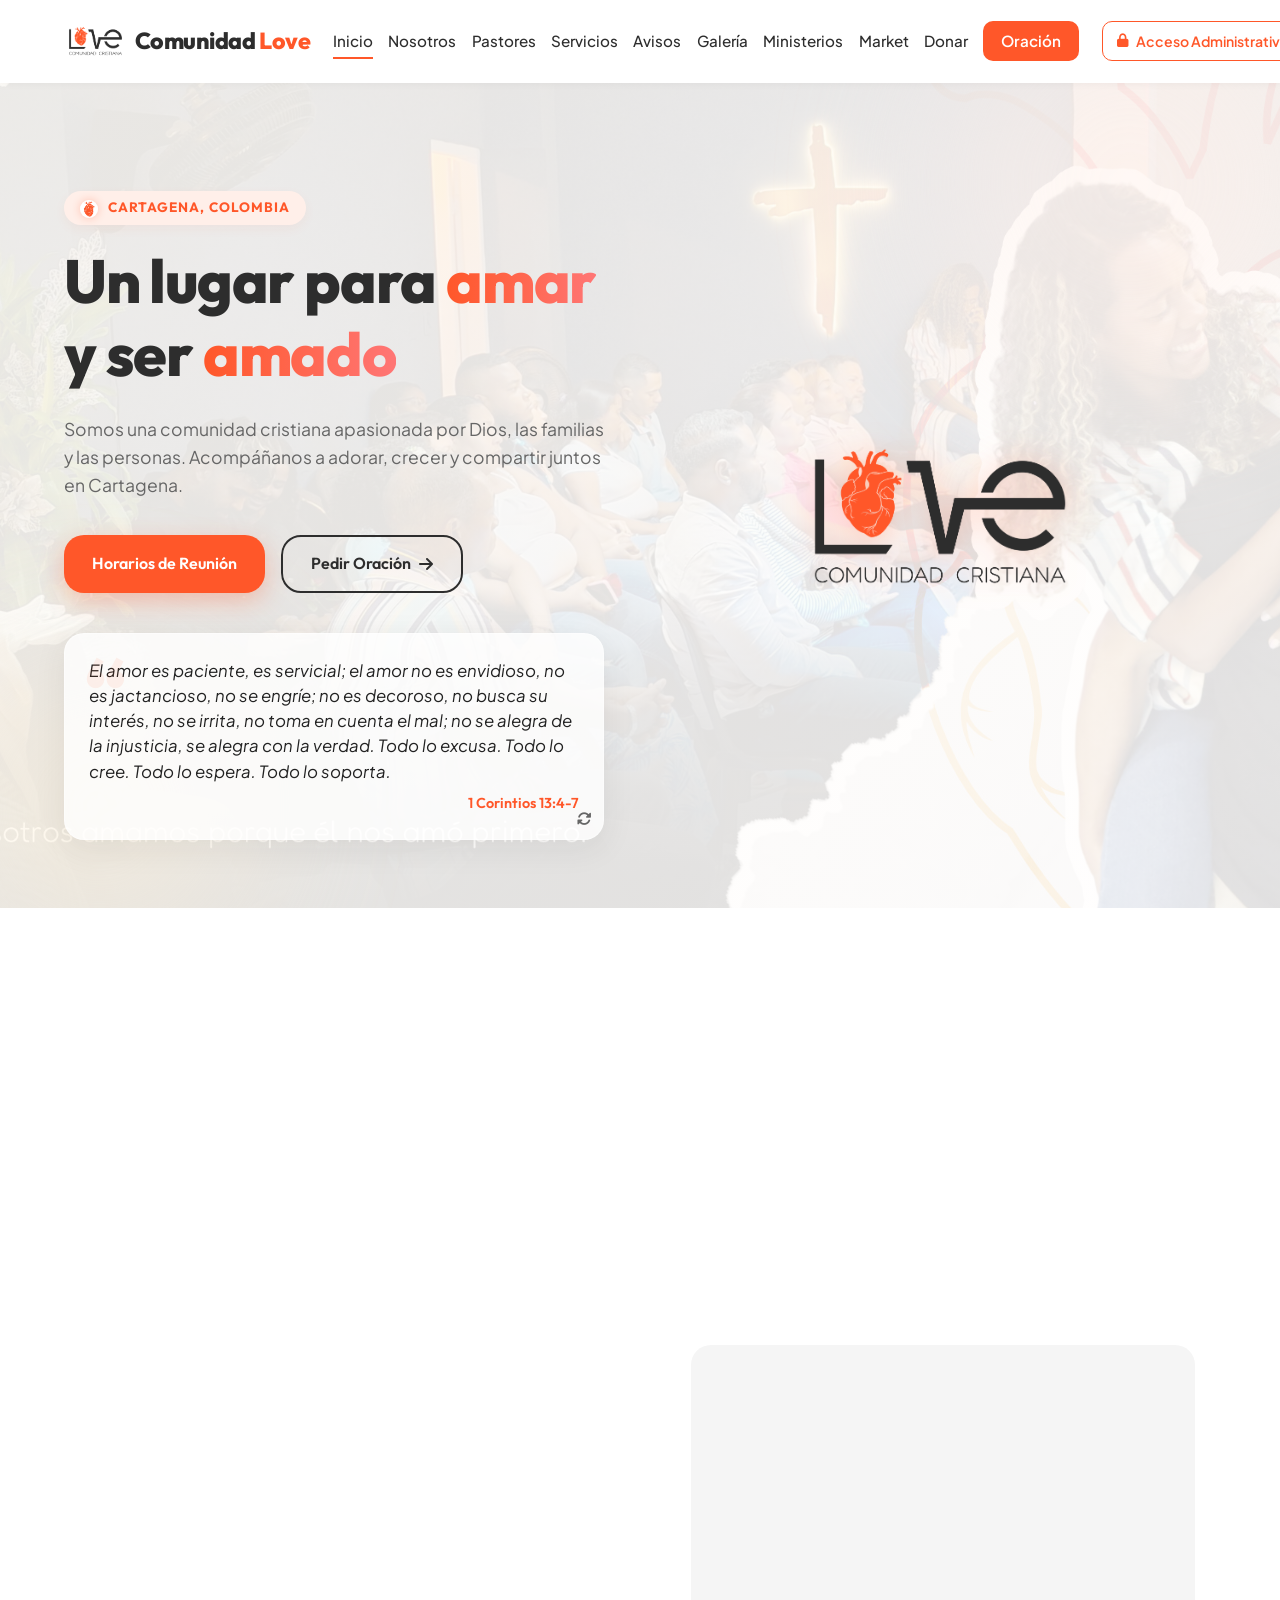
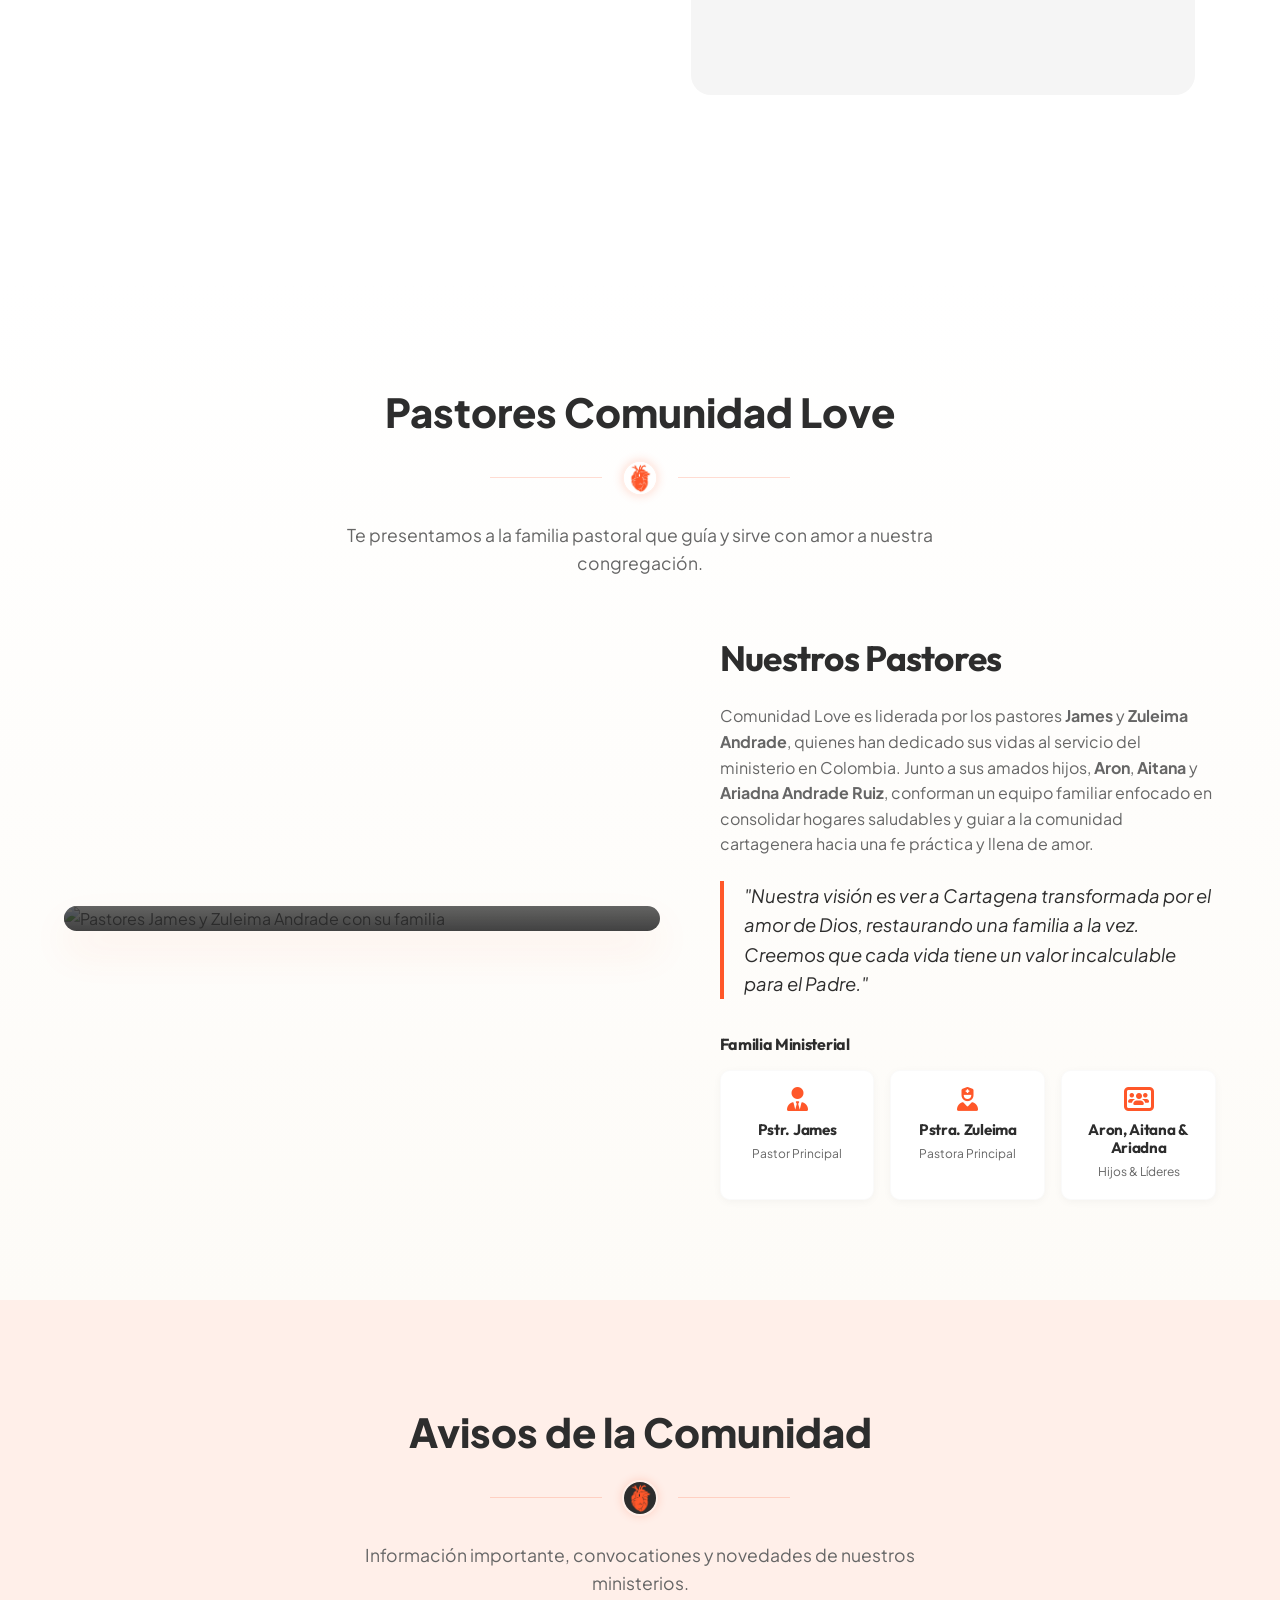
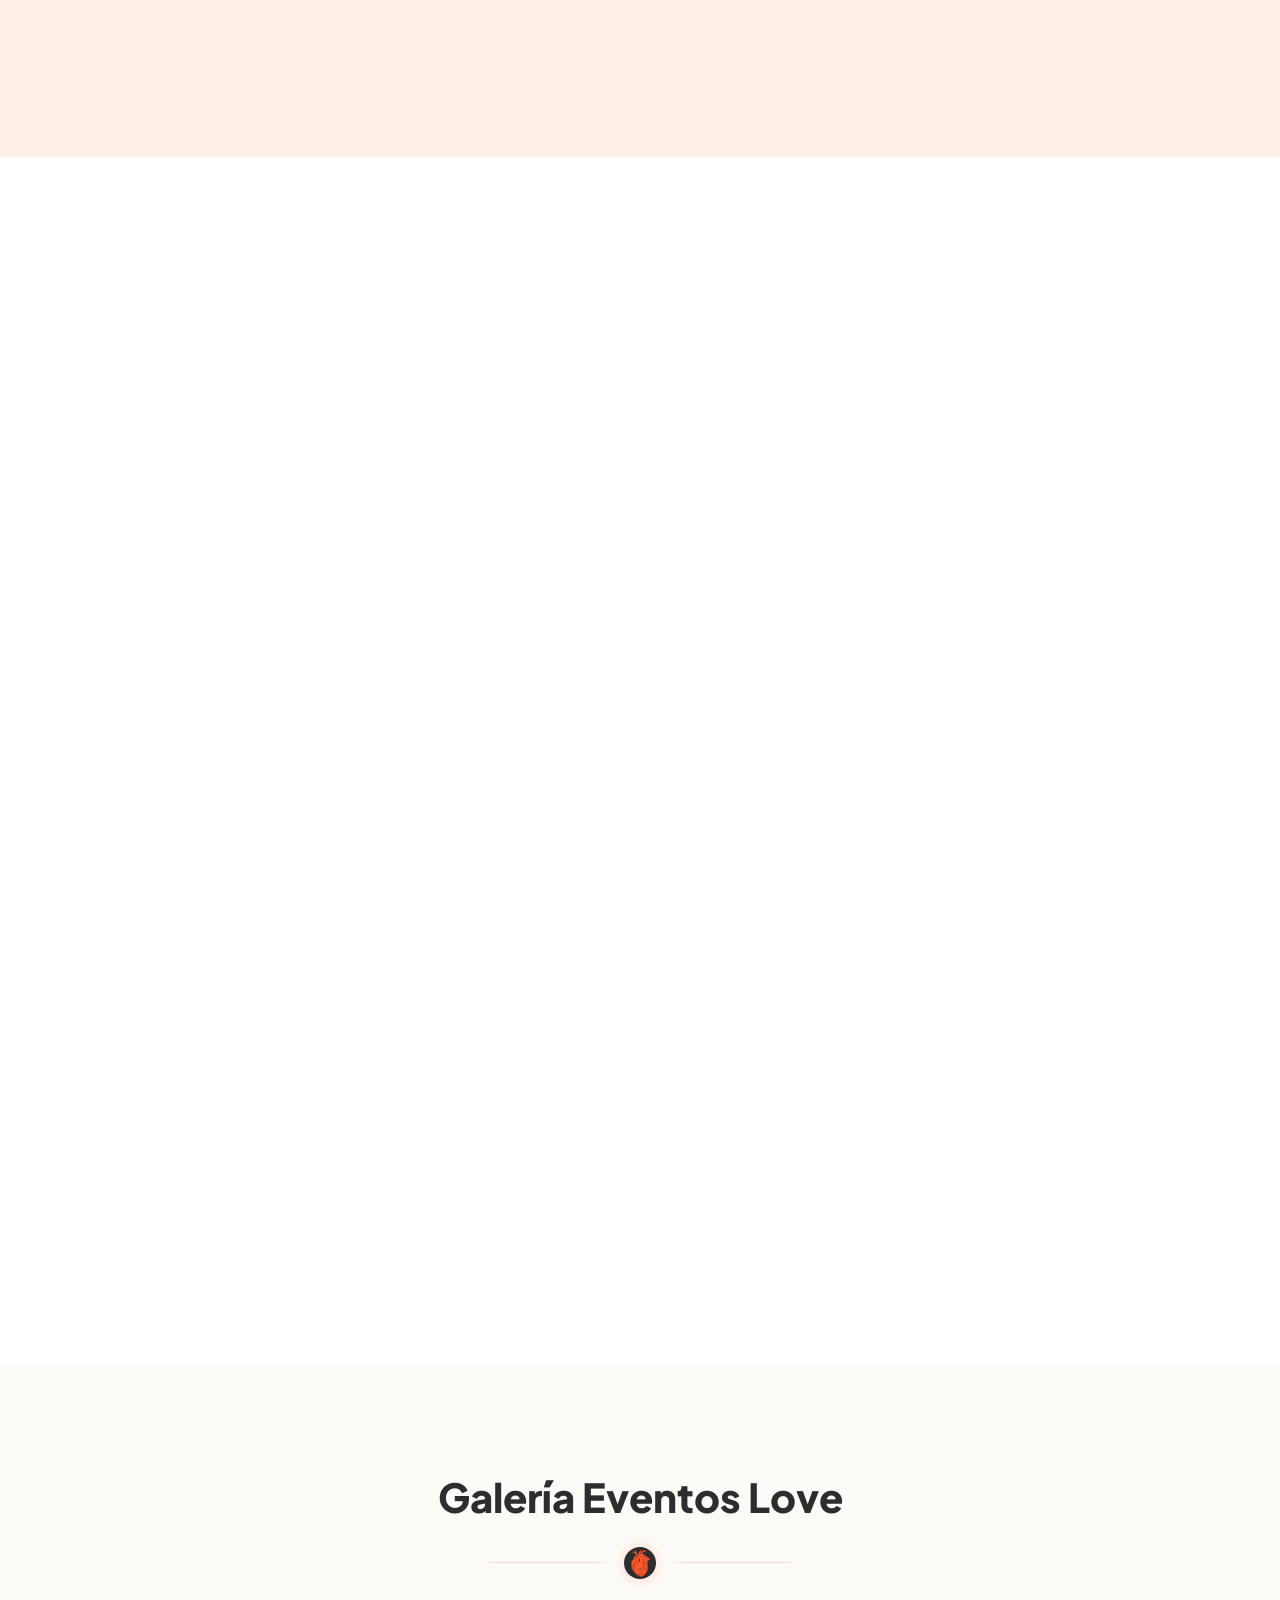
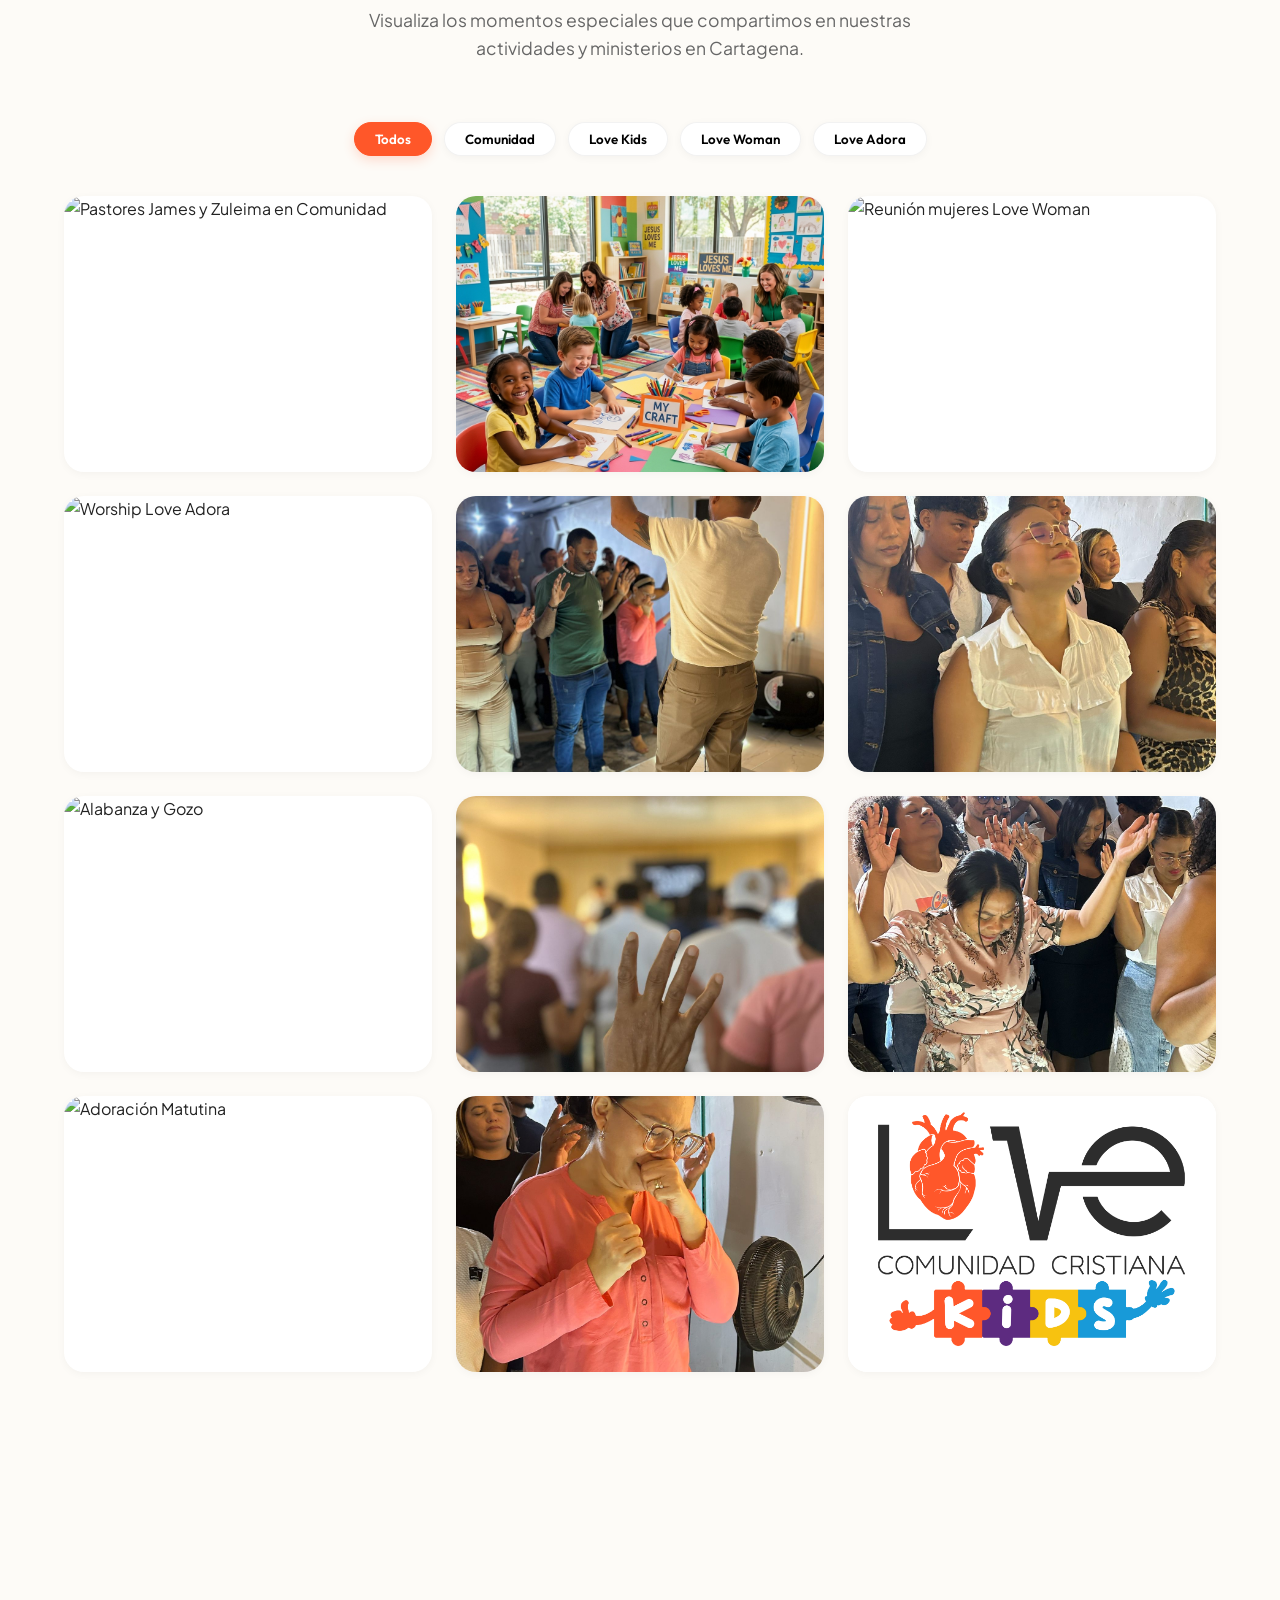
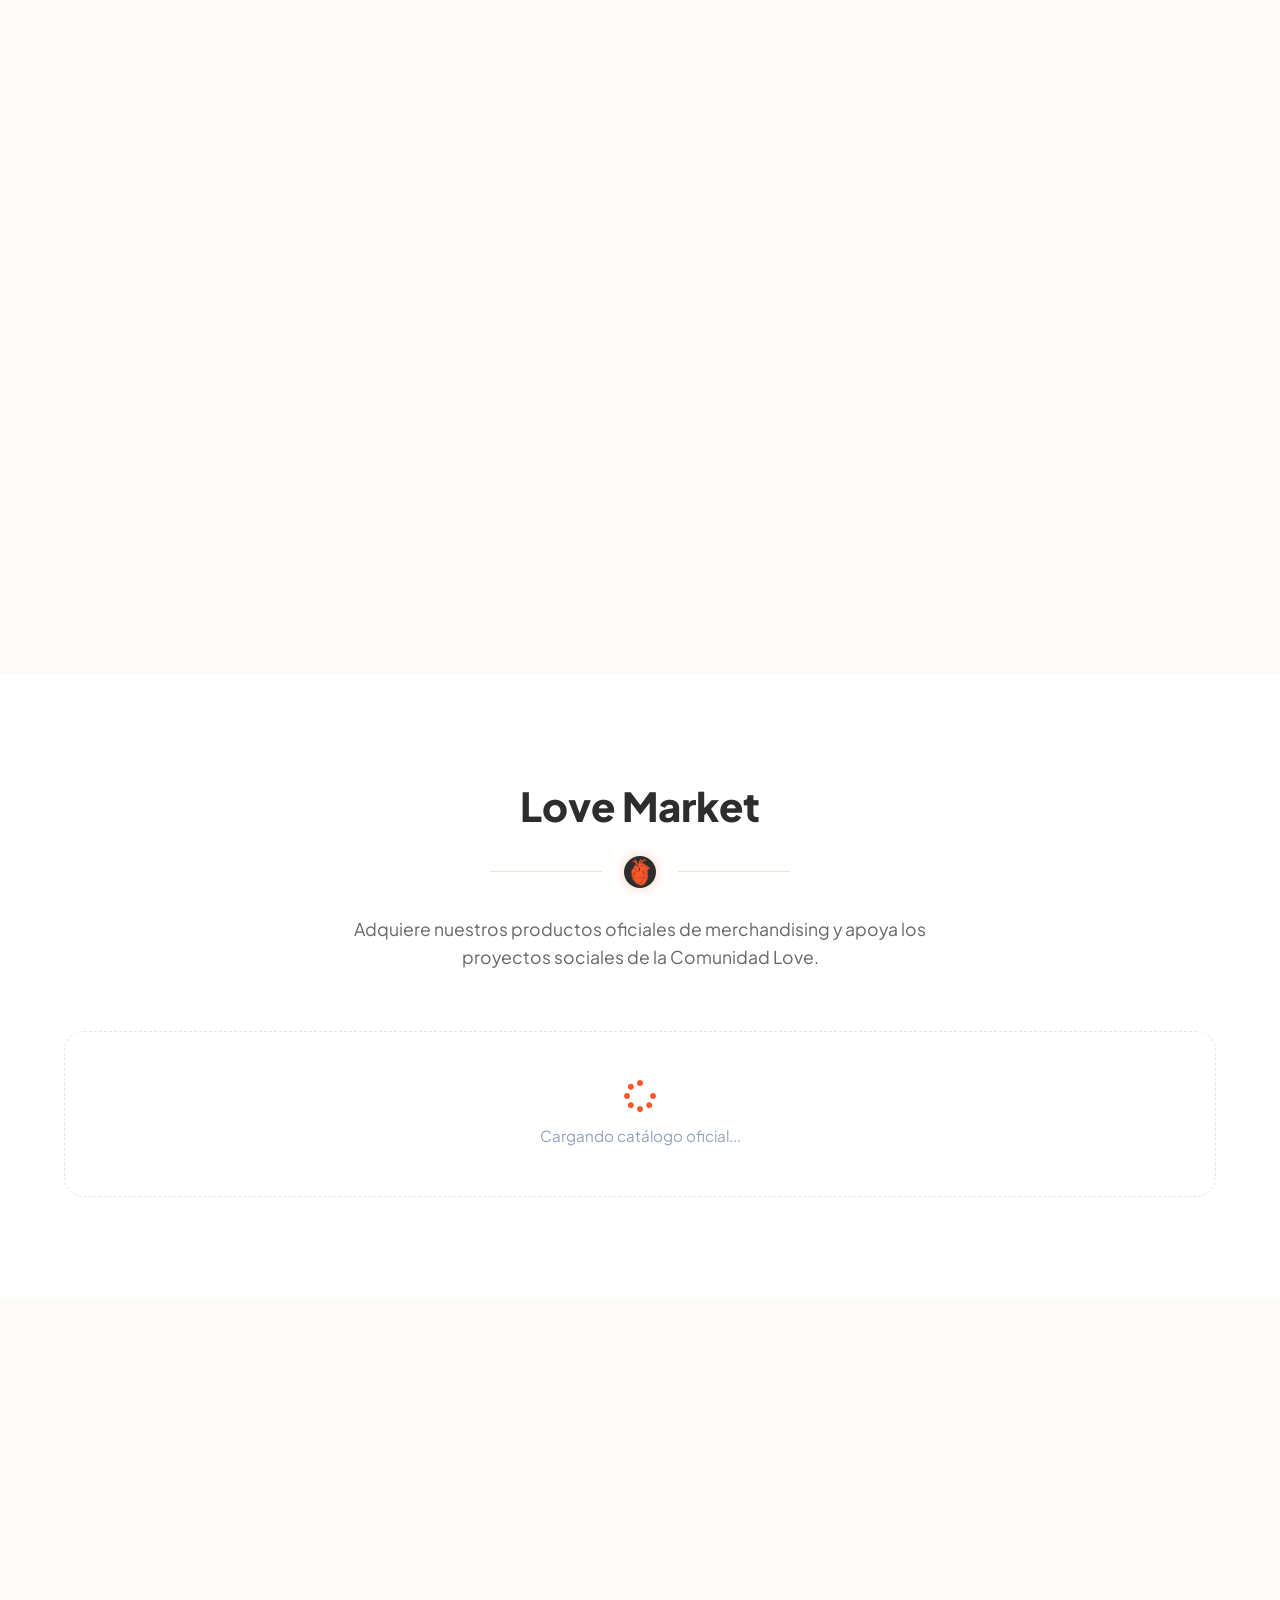
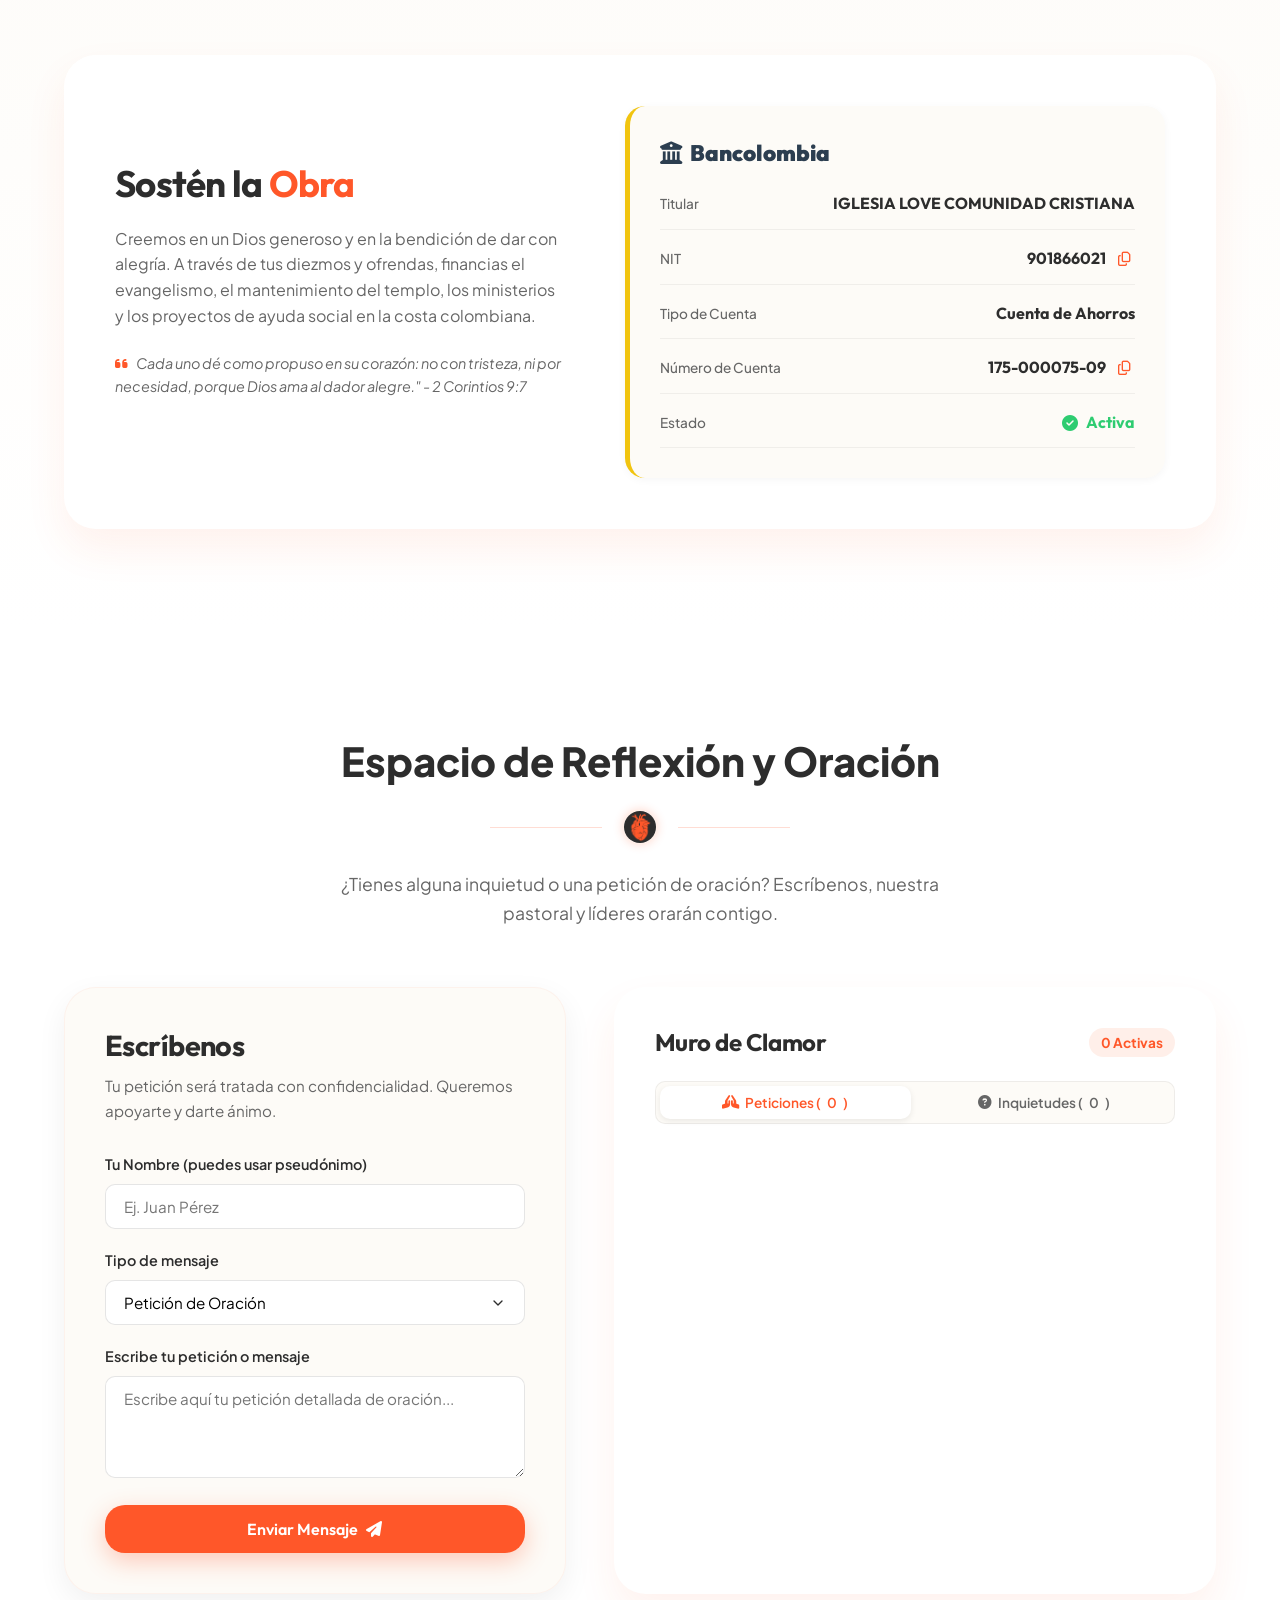
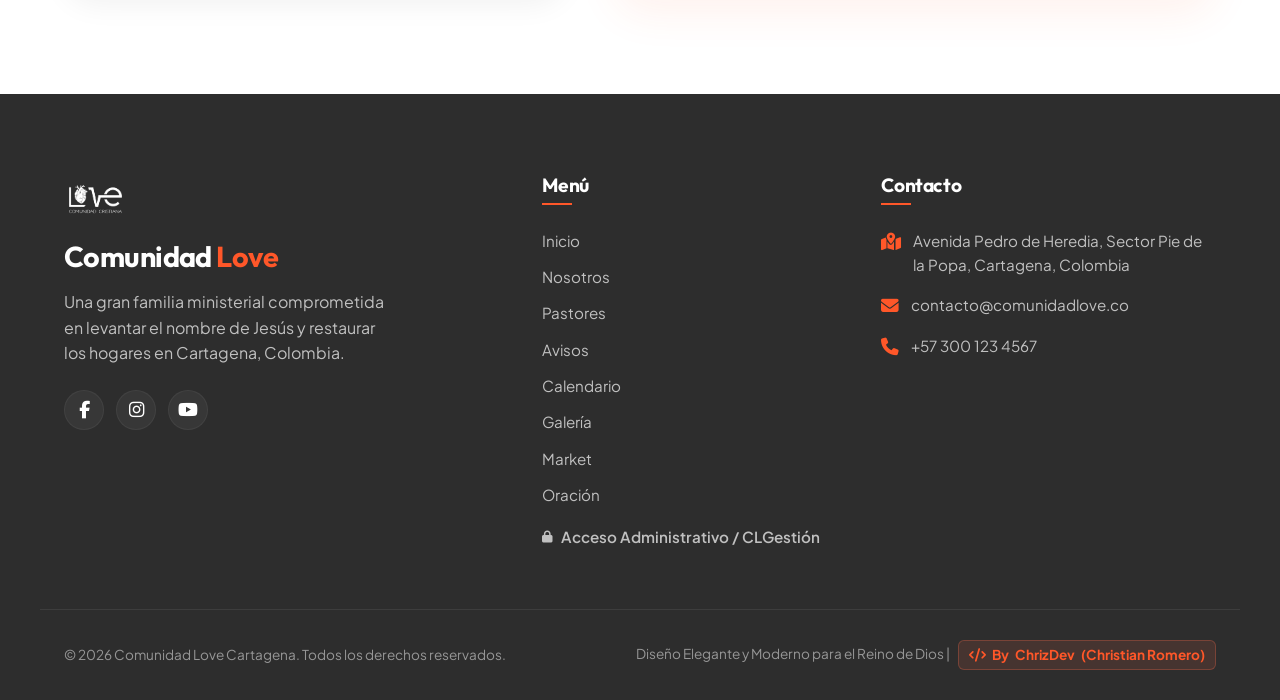
==== commit 538797a4: "fix(prod): incluir firebase-config.js, persistencia v10 sin deprecacion, sincronizacion estricta lan" ====
--- a/ComunidadLoveWeb/index.html
+++ b/ComunidadLoveWeb/index.html
@@ -237,7 +237,7 @@
       </div>
       <div class="section-subtitle reveal reveal-delay-2">Información importante, convocationes y novedades de nuestros ministerios.</div>
 
-      <div id="announcements-list" class="announcements-grid reveal reveal-delay-2" data-cl-skeleton="announcements">
+      <div id="avisos-container" class="announcements-grid reveal reveal-delay-2" data-cl-skeleton="announcements" data-alias="announcements-list">
         <!-- Rendered by js/public-init.js -->
       </div>
     </div>
--- a/ComunidadLoveWeb/style.css
+++ b/ComunidadLoveWeb/style.css
@@ -2659,7 +2659,9 @@
   display: flex;
   align-items: center;
   gap: 14px;
-  padding: 10px 0;
+  padding: 8px 16px;
+  min-height: 42px;
+  box-sizing: border-box;
   overflow: hidden;
 }
 .cl-banner-content {
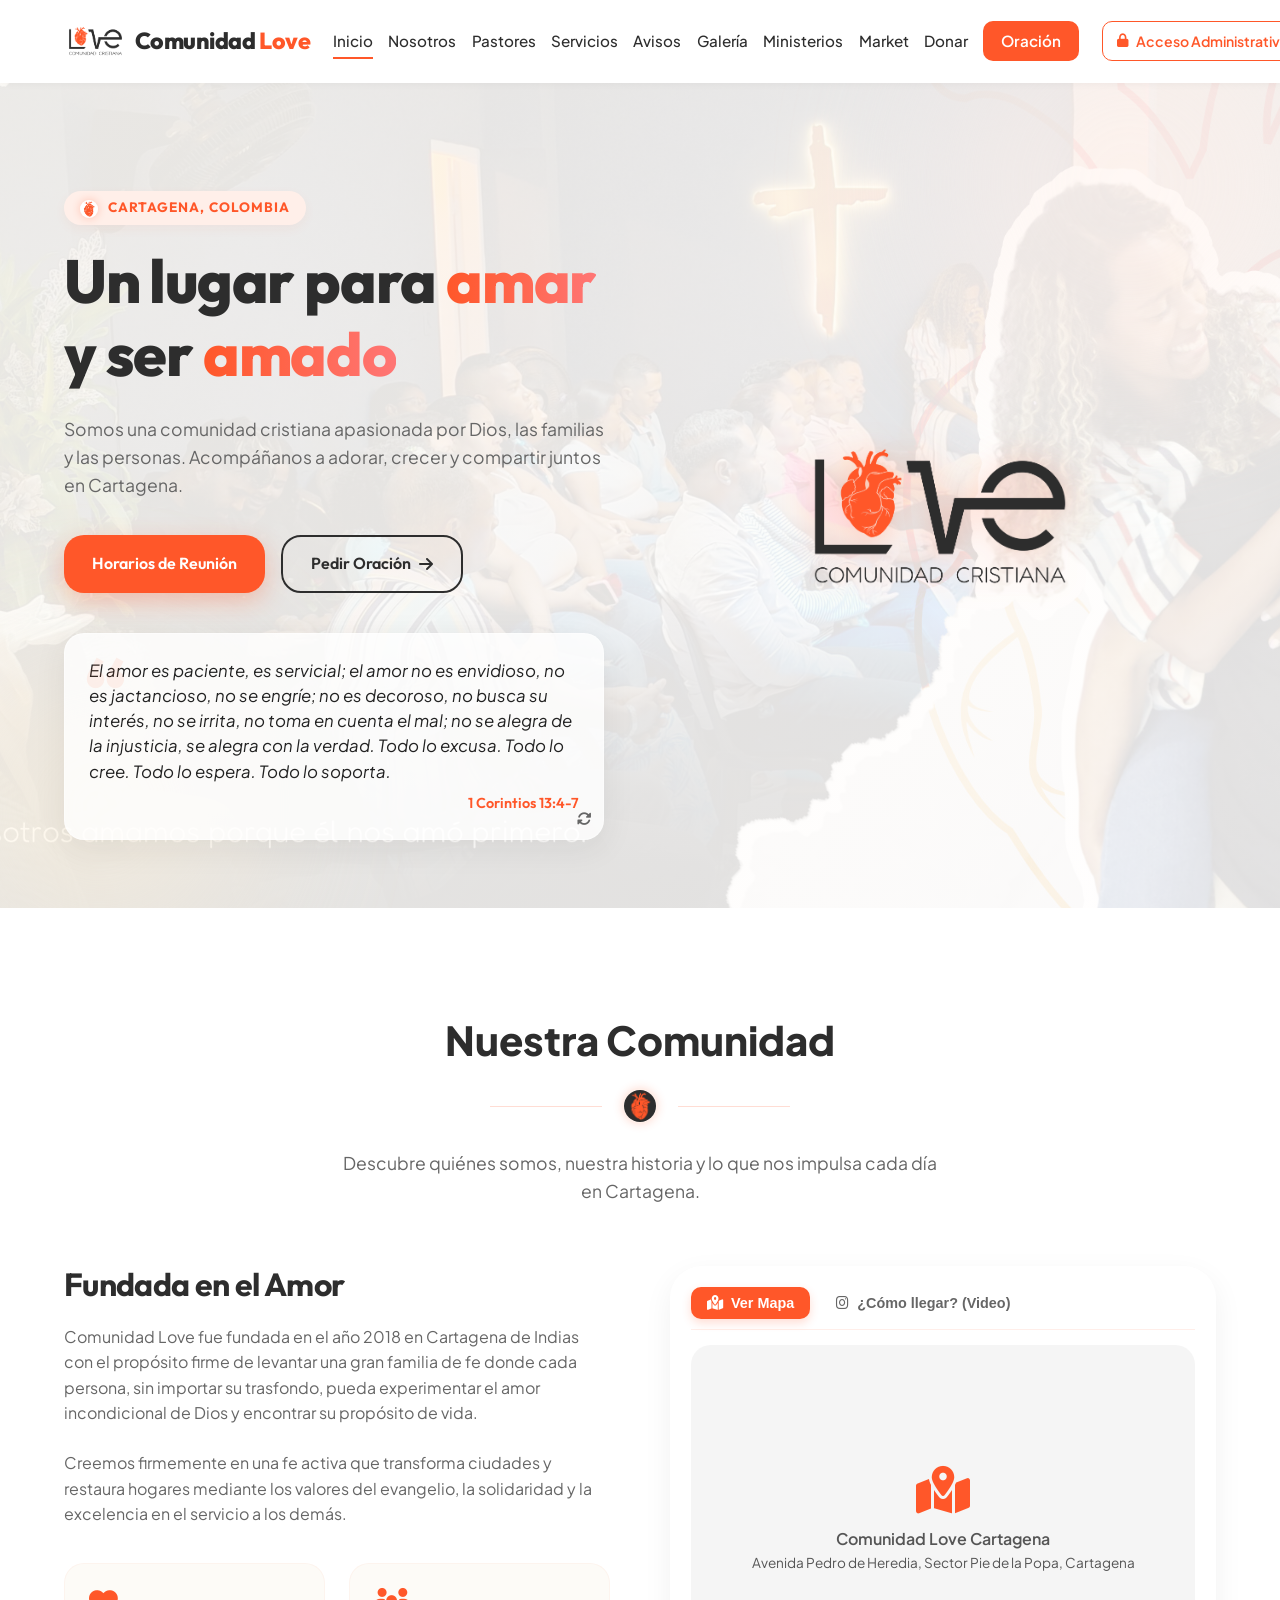
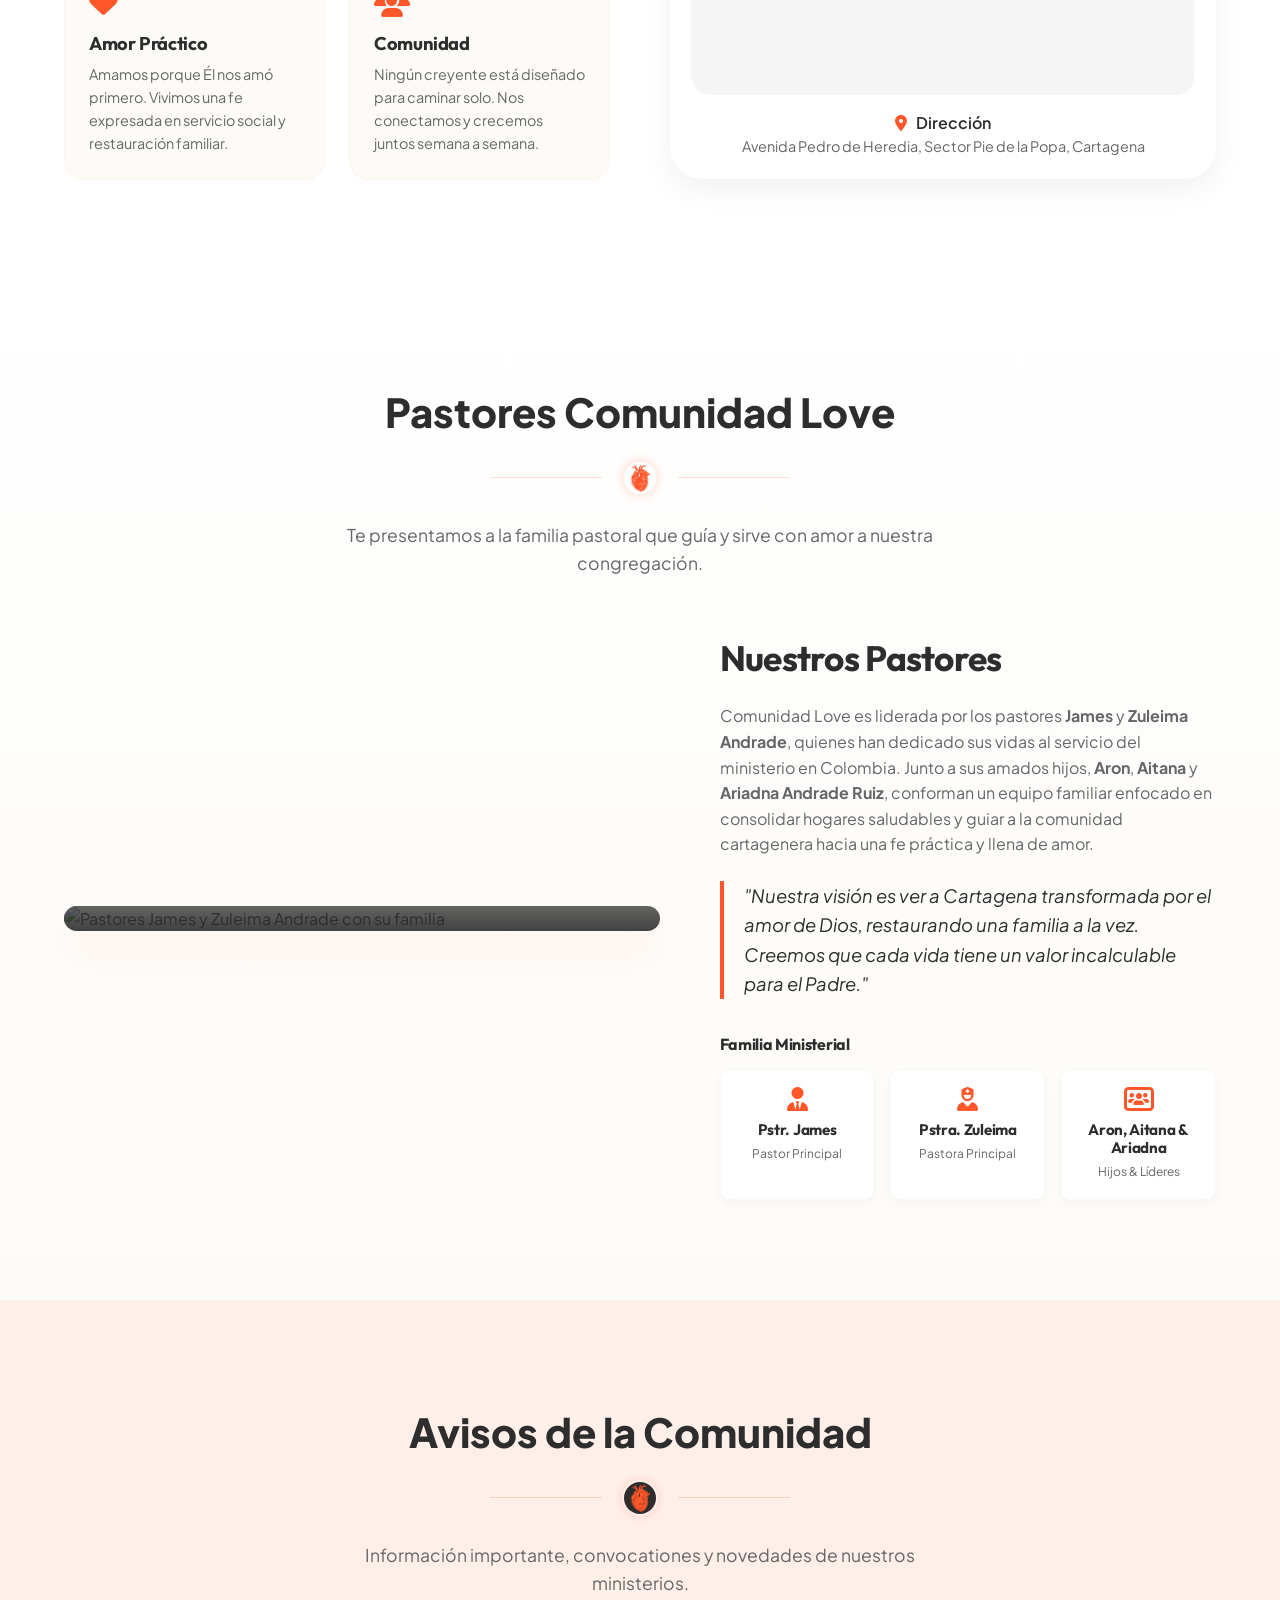
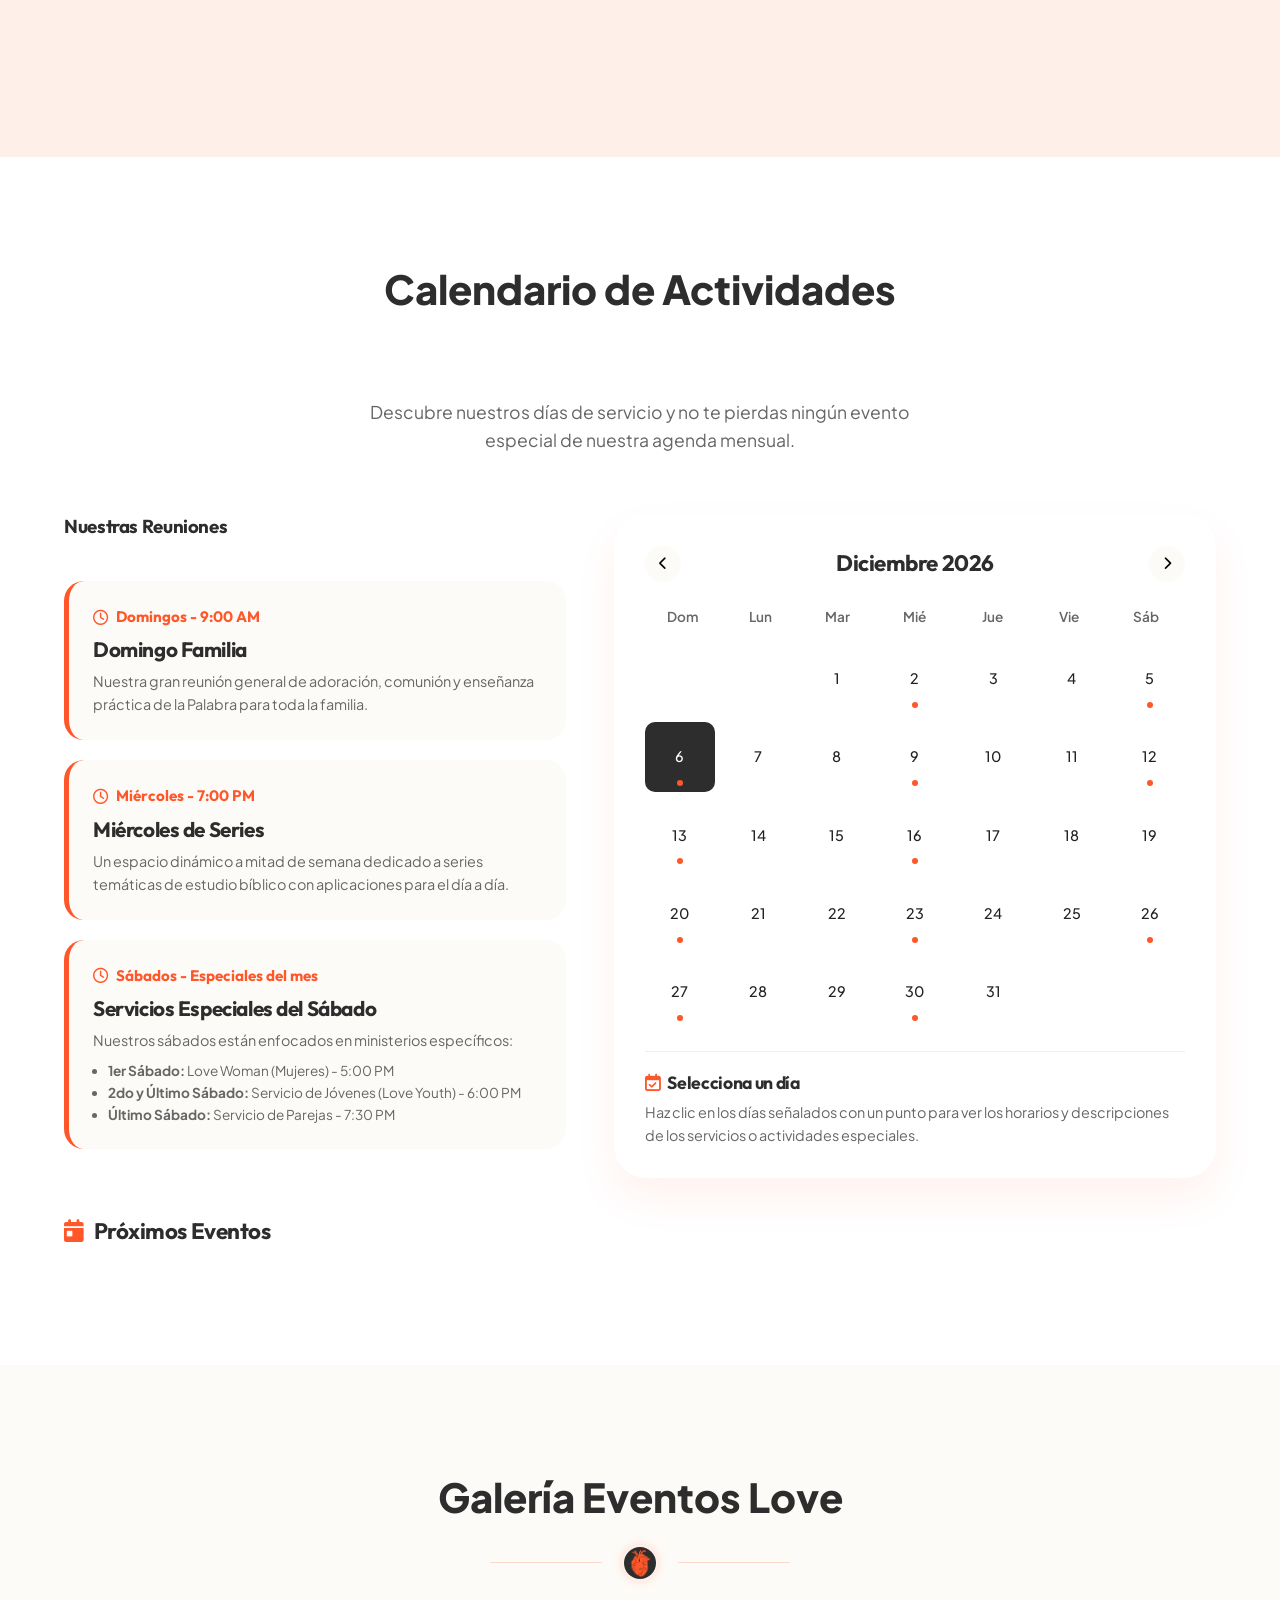
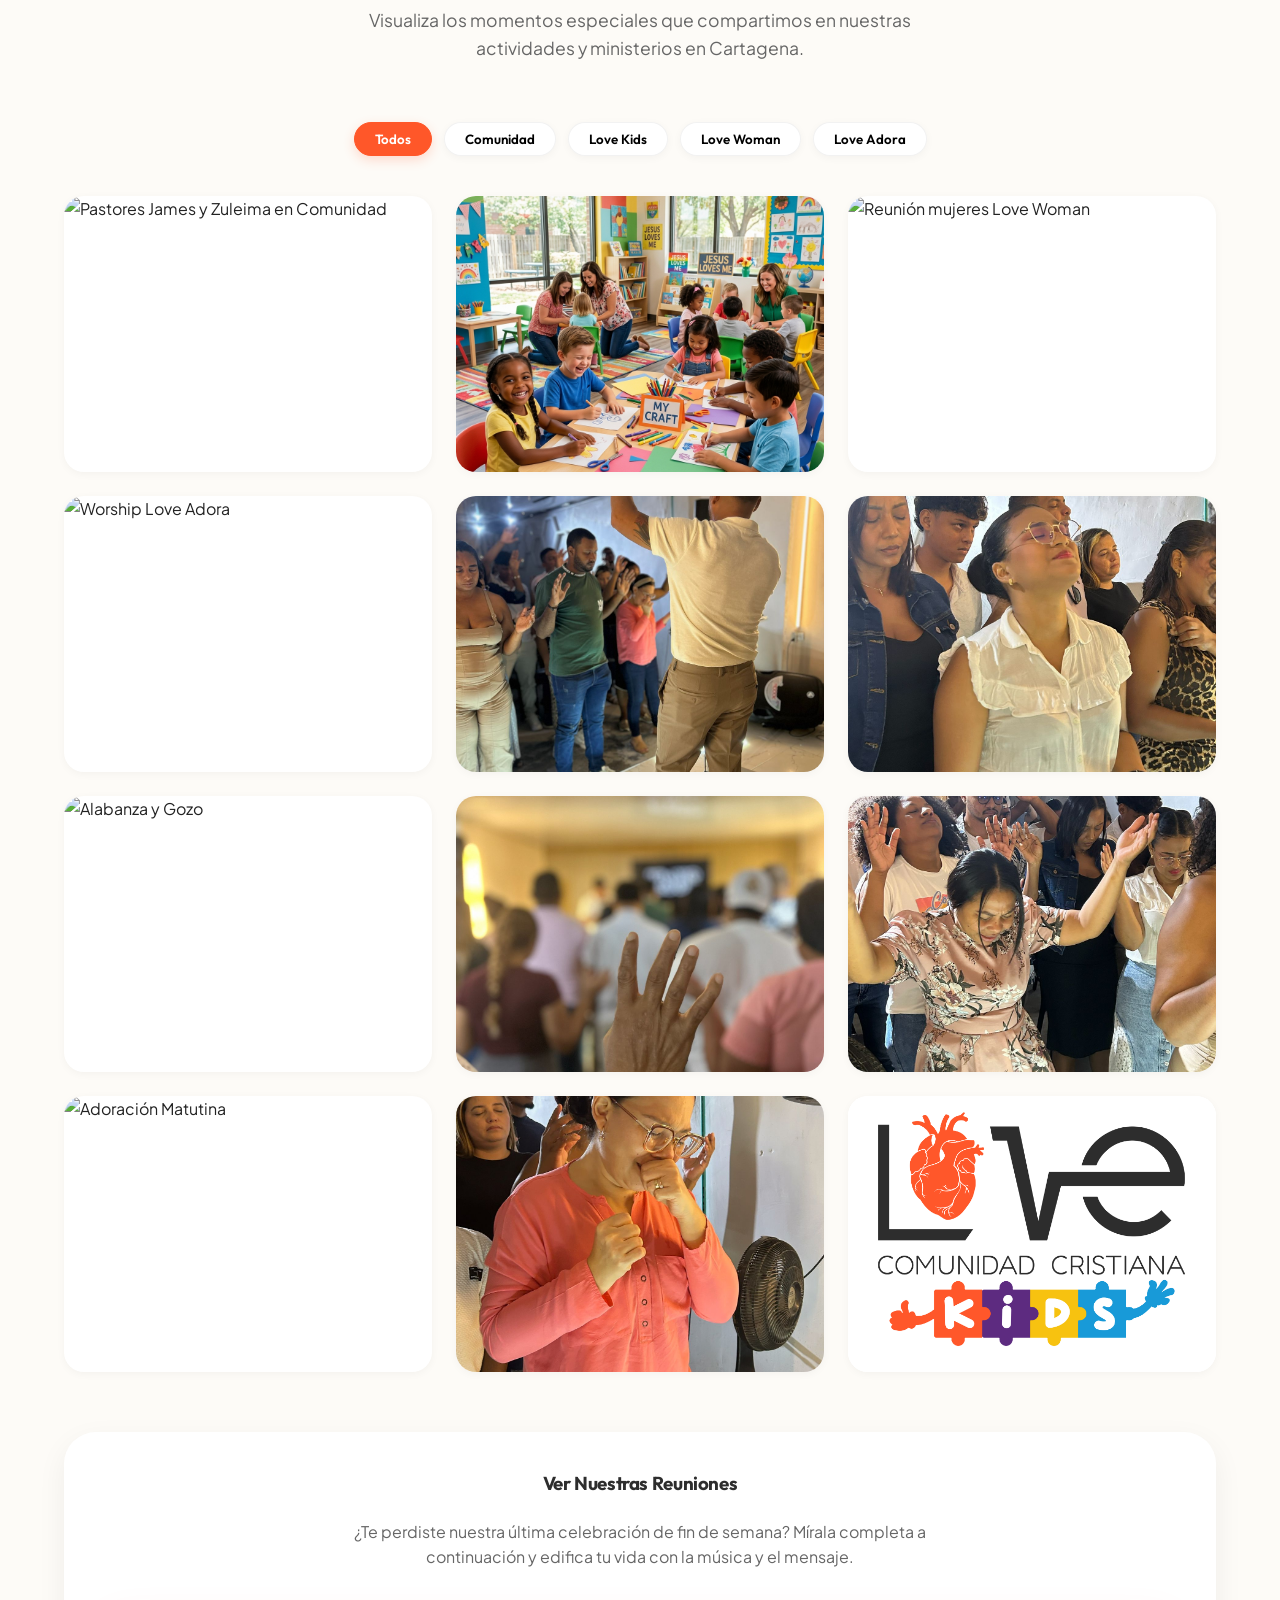
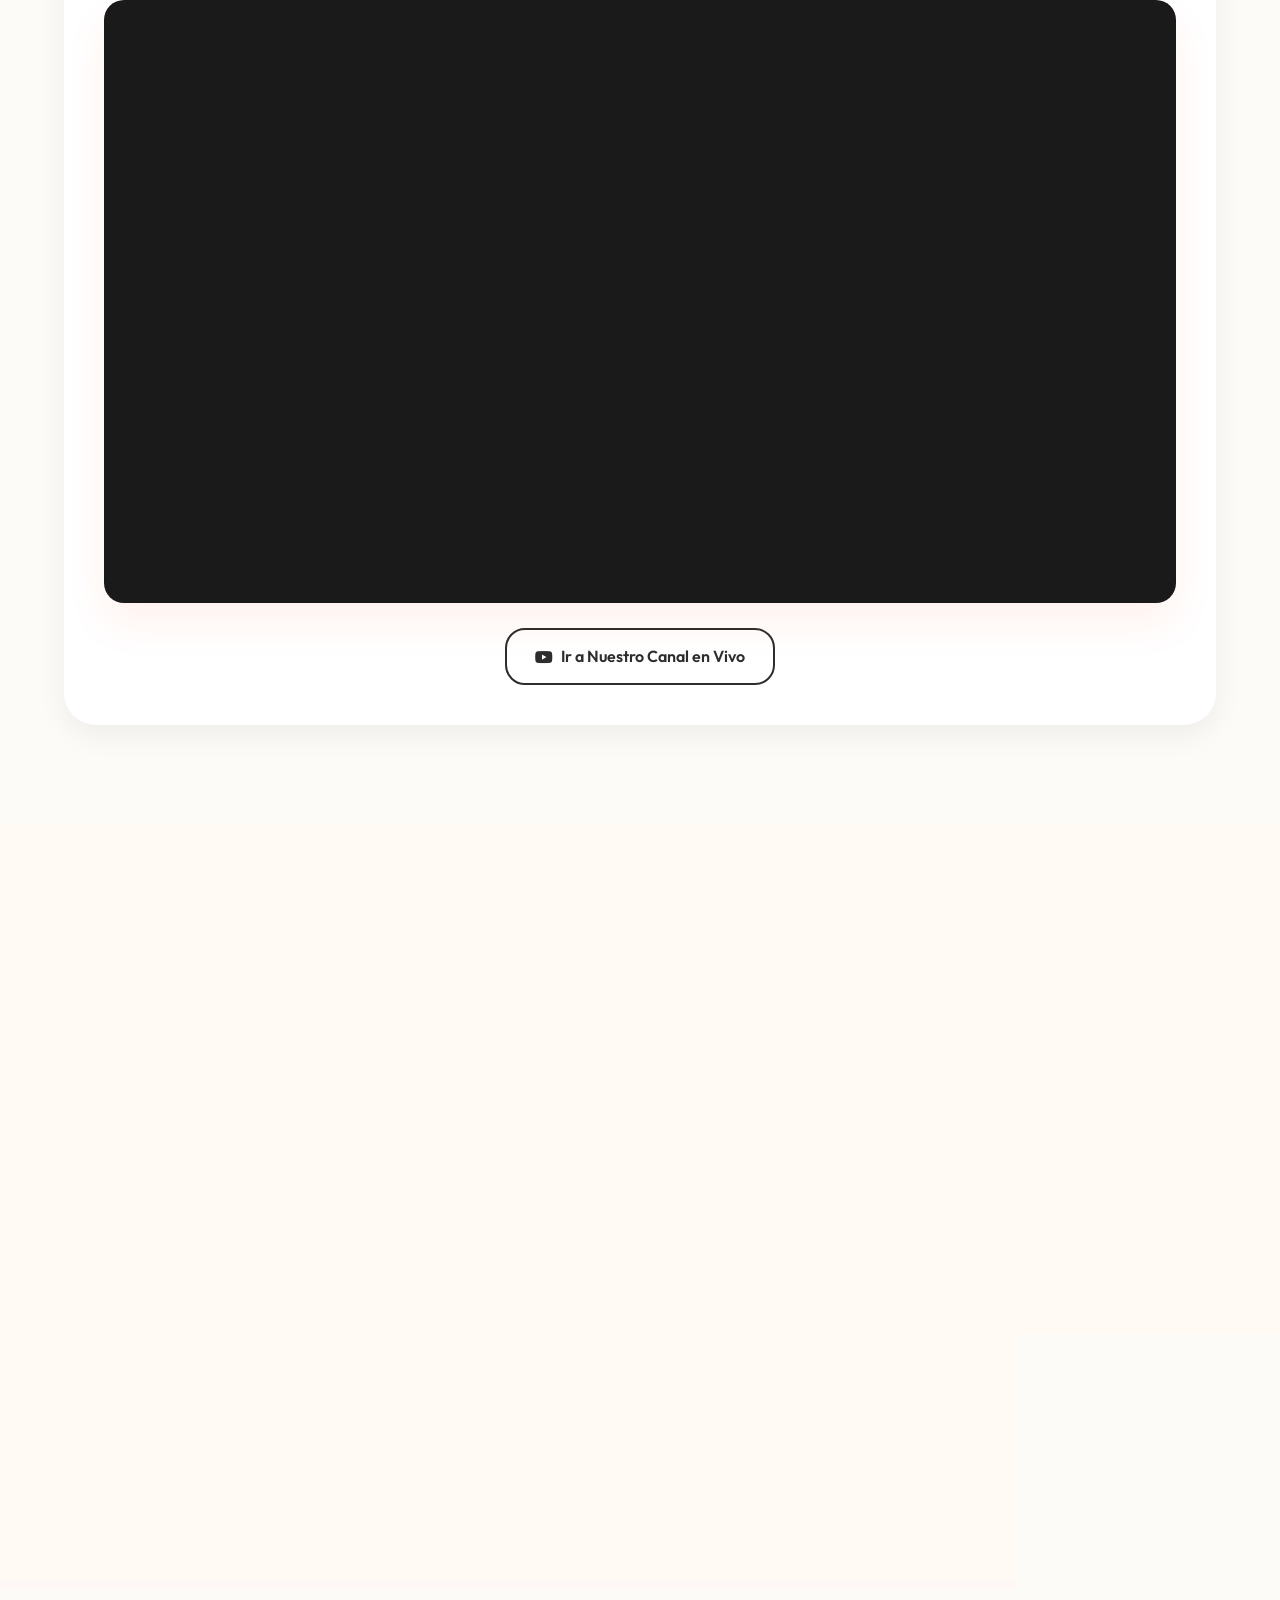
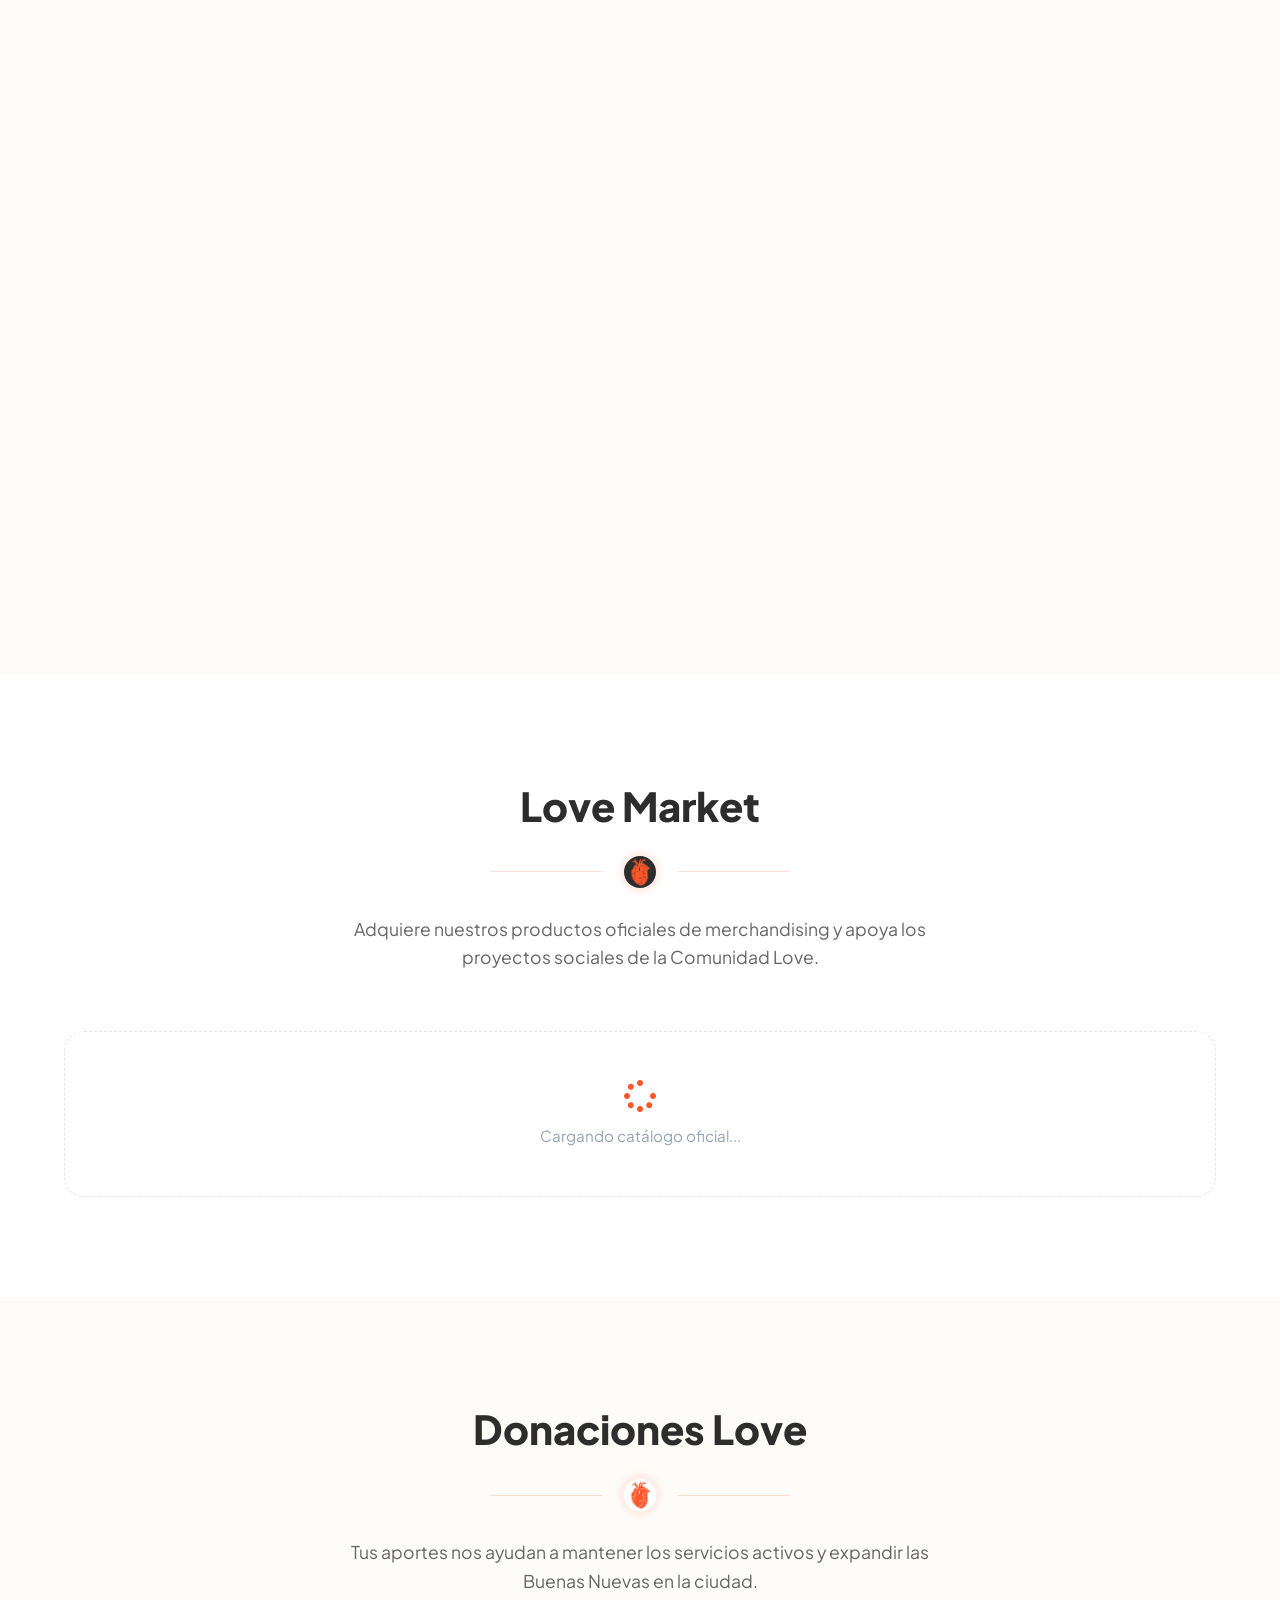
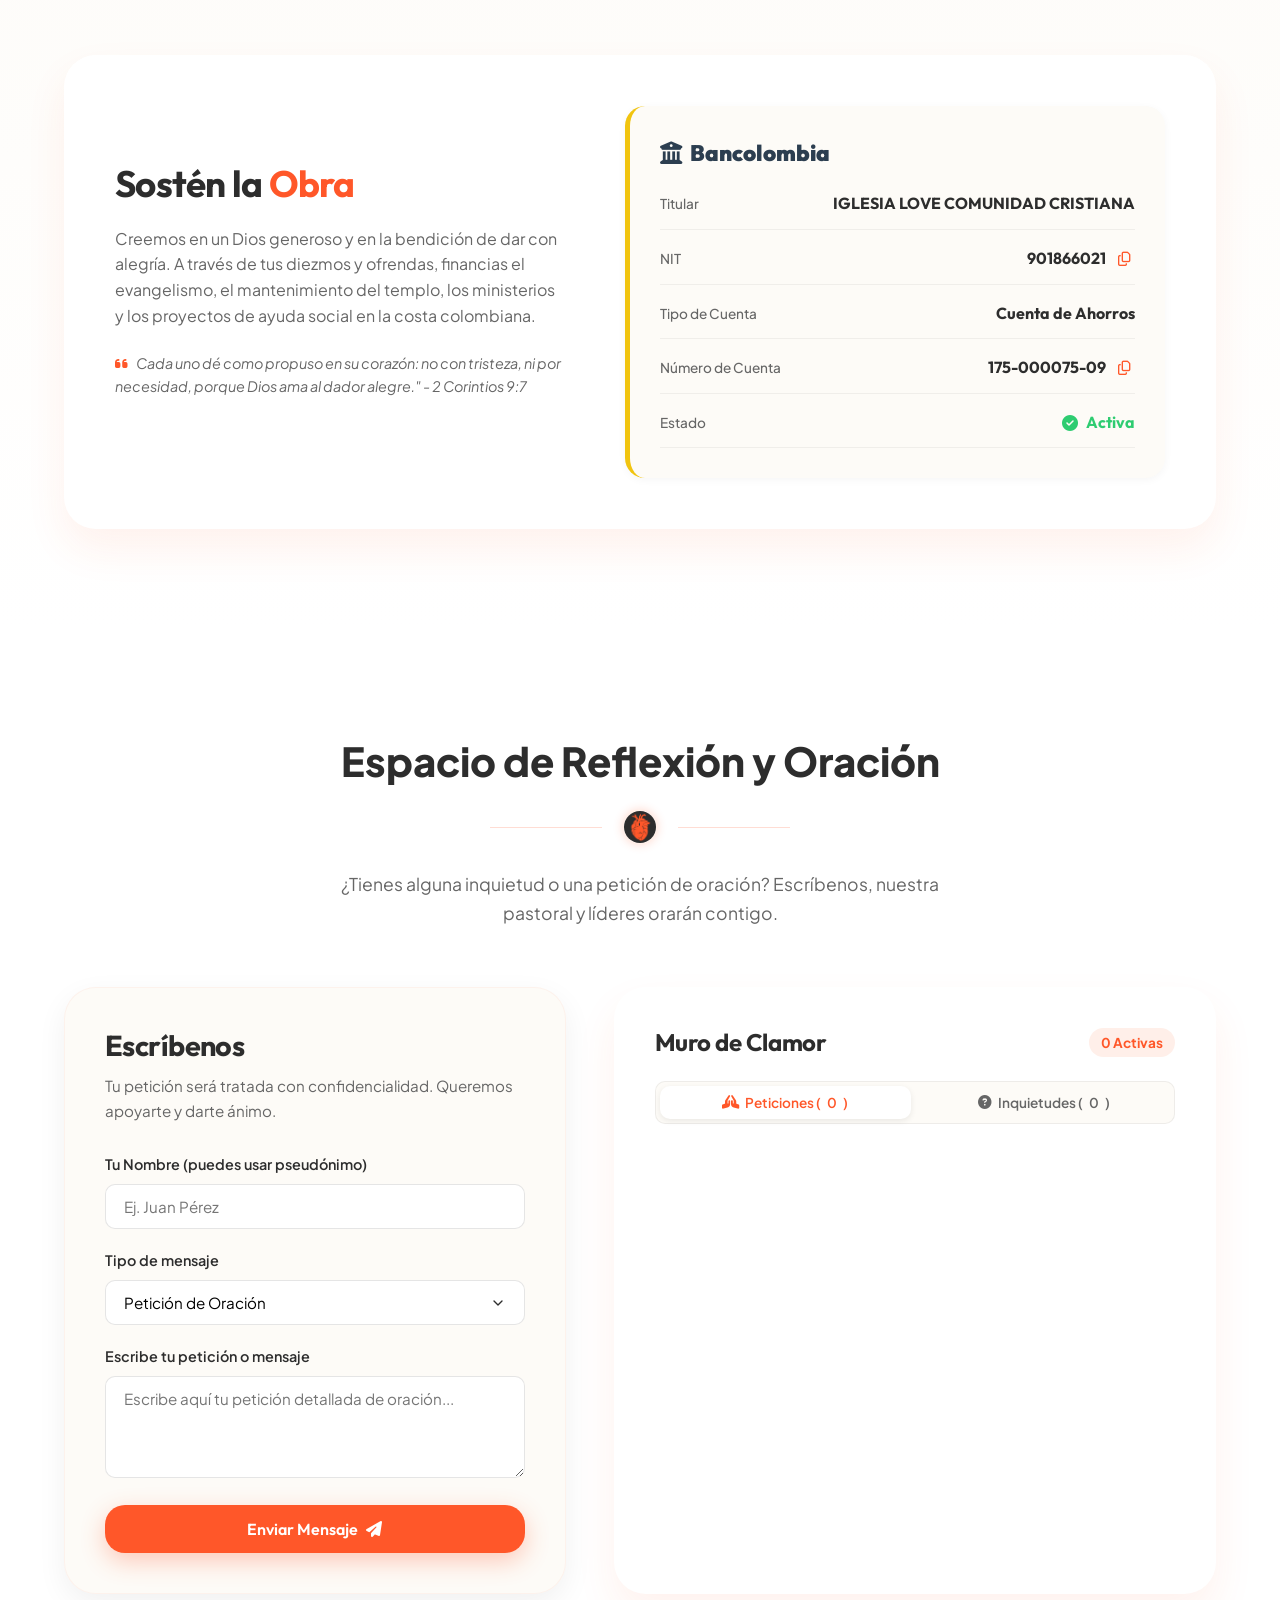
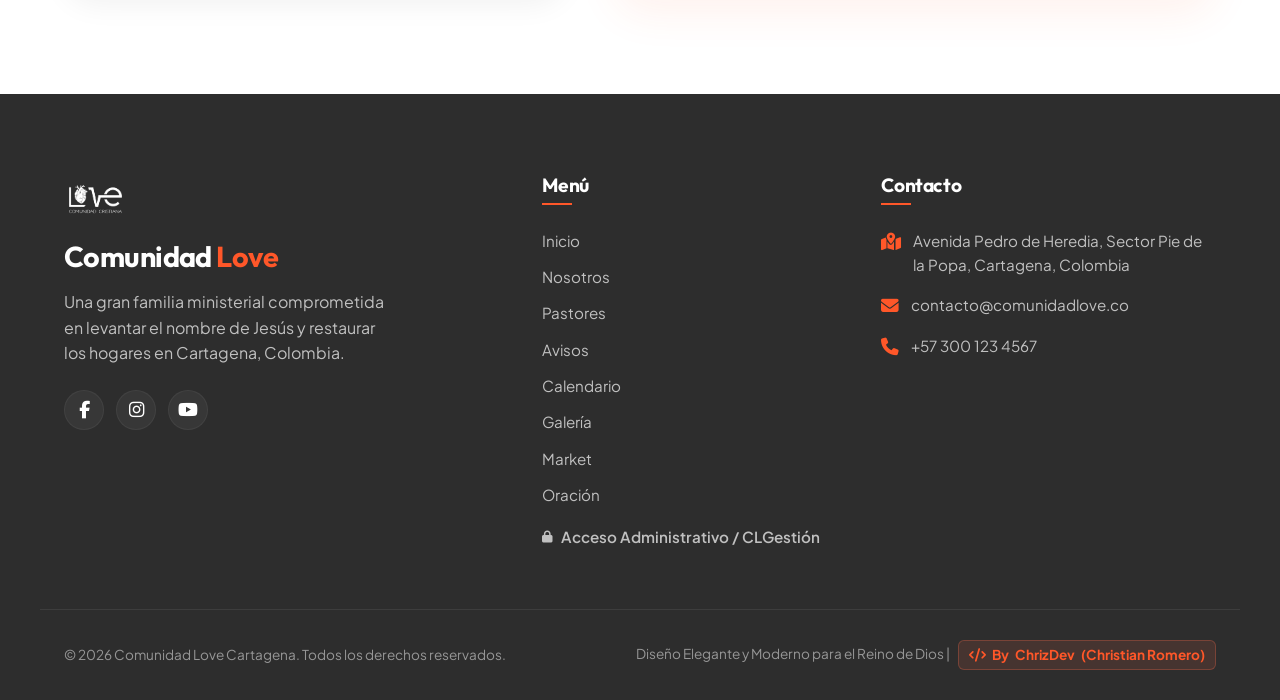
==== commit 75a62214: "fix: export compressFileToDataUrl in image.js and preventDefault on forms" ====
--- a/ComunidadLoveWeb/index.html
+++ b/ComunidadLoveWeb/index.html
@@ -682,7 +682,7 @@
           <h3>Escríbenos</h3>
           <p>Tu petición será tratada con confidencialidad. Queremos apoyarte y darte ánimo.</p>
           
-<form id="prayer-form">
+          <form id="prayer-form" action="javascript:void(0);" onsubmit="event.preventDefault();">
             <div class="form-group">
               <label for="form-name" class="form-label">Tu Nombre (puedes usar pseudónimo)</label>
               <input type="text" id="form-name" name="prayer-name" class="form-control" placeholder="Ej. Juan Pérez" maxlength="60" required>
@@ -832,7 +832,7 @@
           </button>
           <span style="font-weight: 700; color: var(--secondary);">Solicitud de Pedido</span>
         </div>
-        <form id="cl-public-order-form" class="order-form" novalidate>
+        <form id="cl-public-order-form" class="order-form" action="javascript:void(0);" onsubmit="event.preventDefault();" novalidate>
           <input type="hidden" id="order-product-id" name="productId">
           <input type="hidden" id="order-product-name" name="productName">
           <input type="hidden" id="order-product-price" name="productPrice">
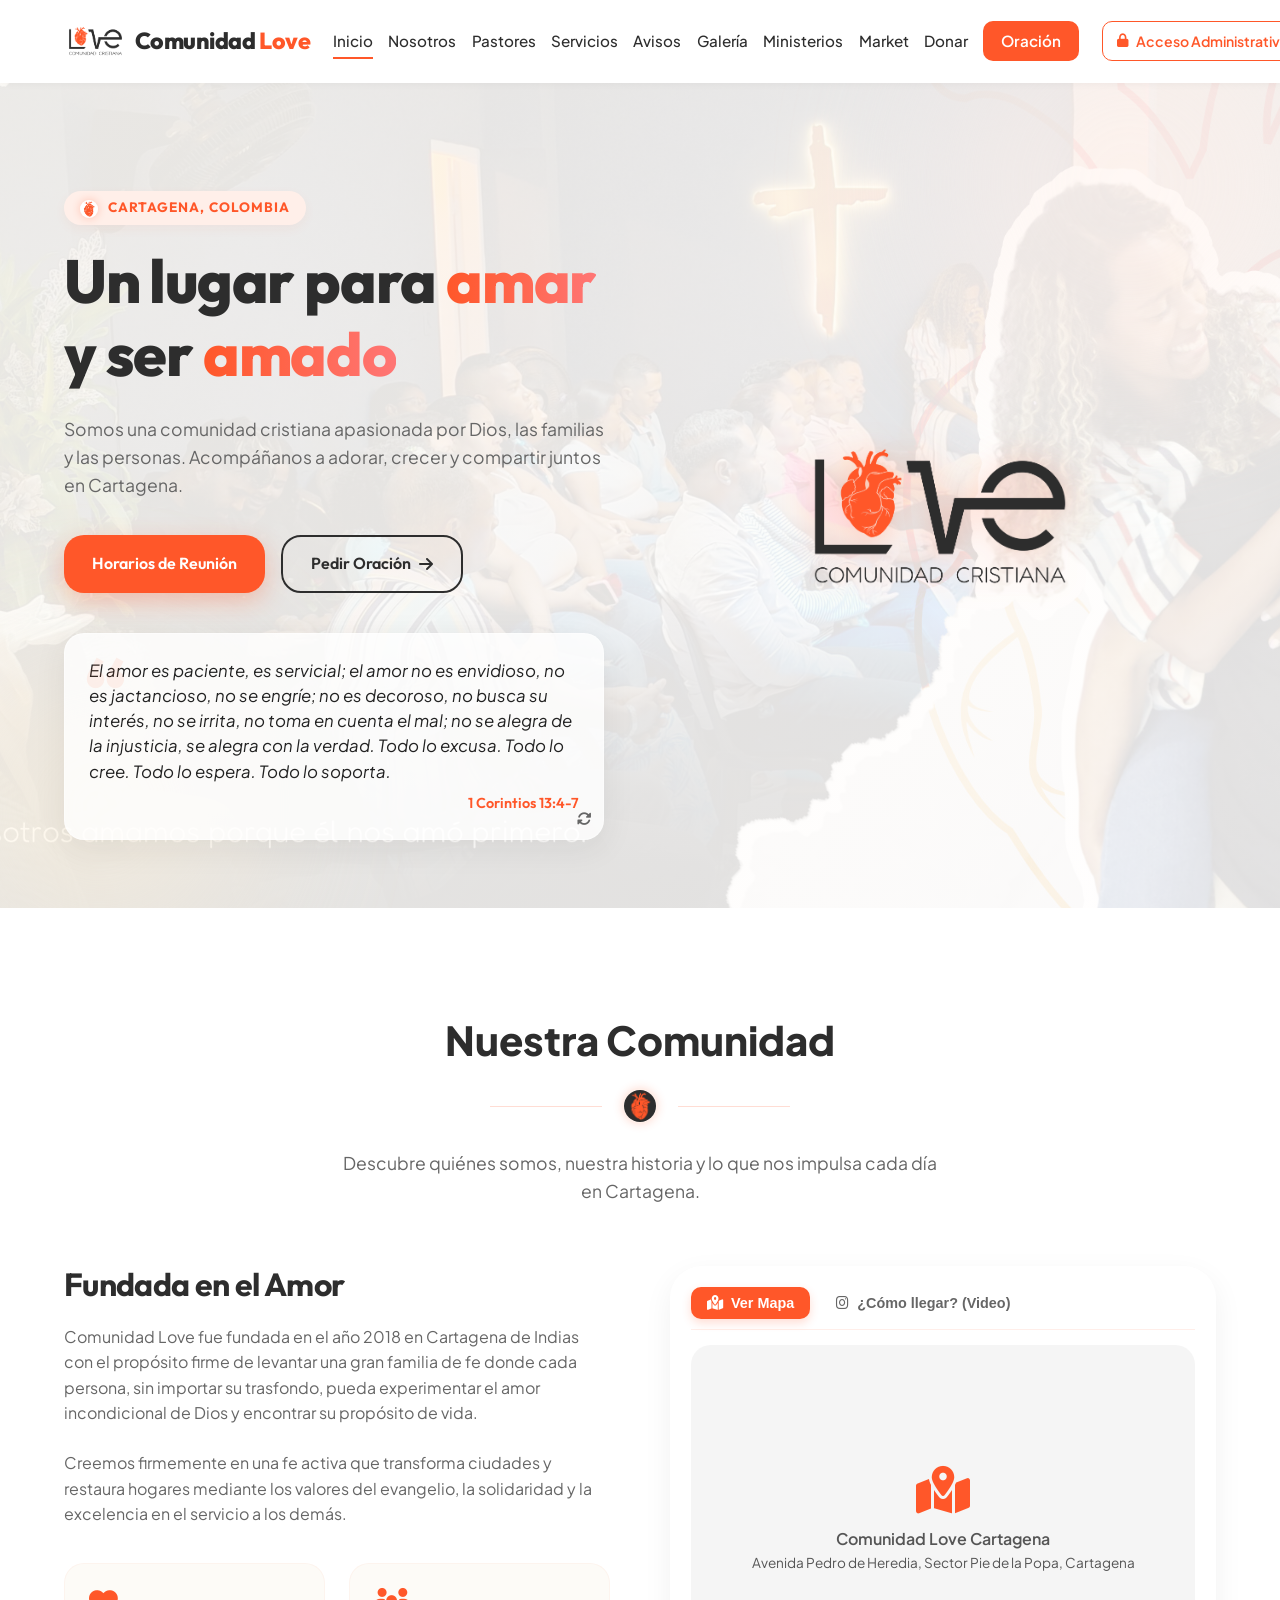
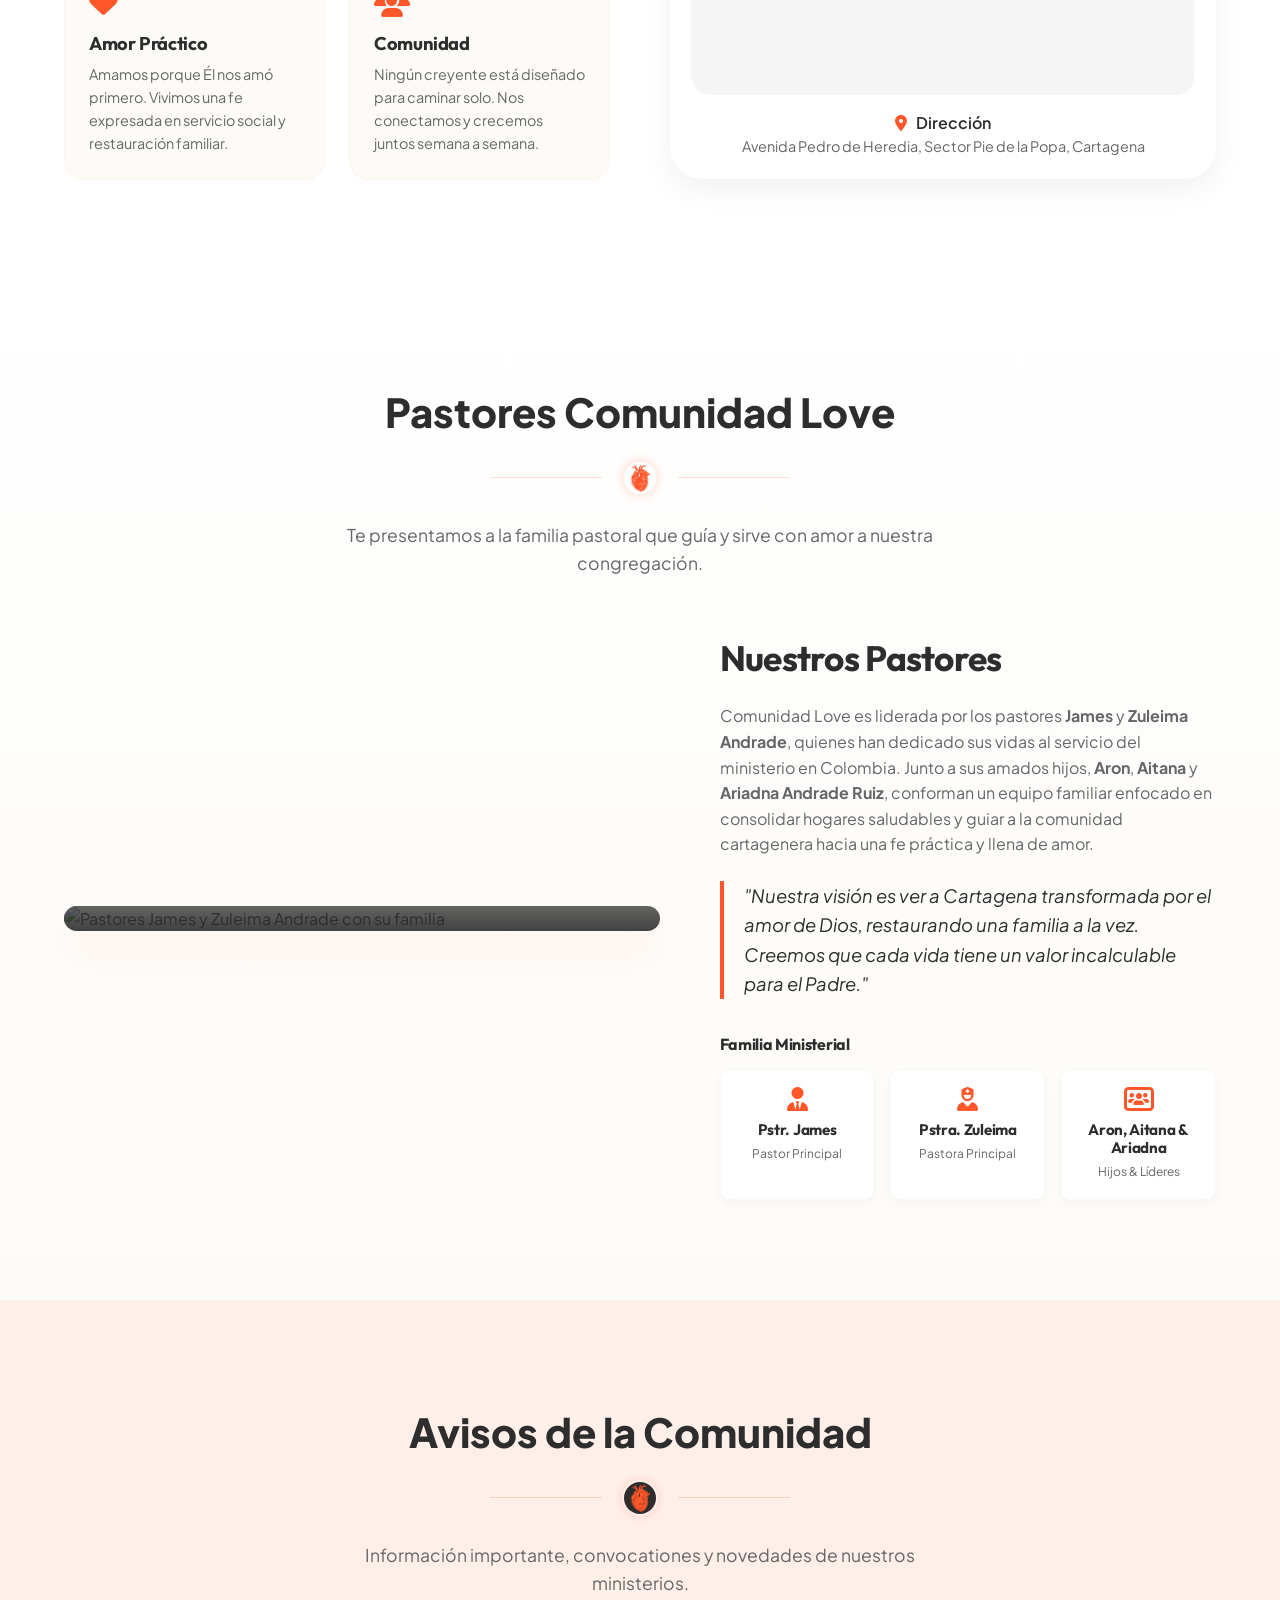
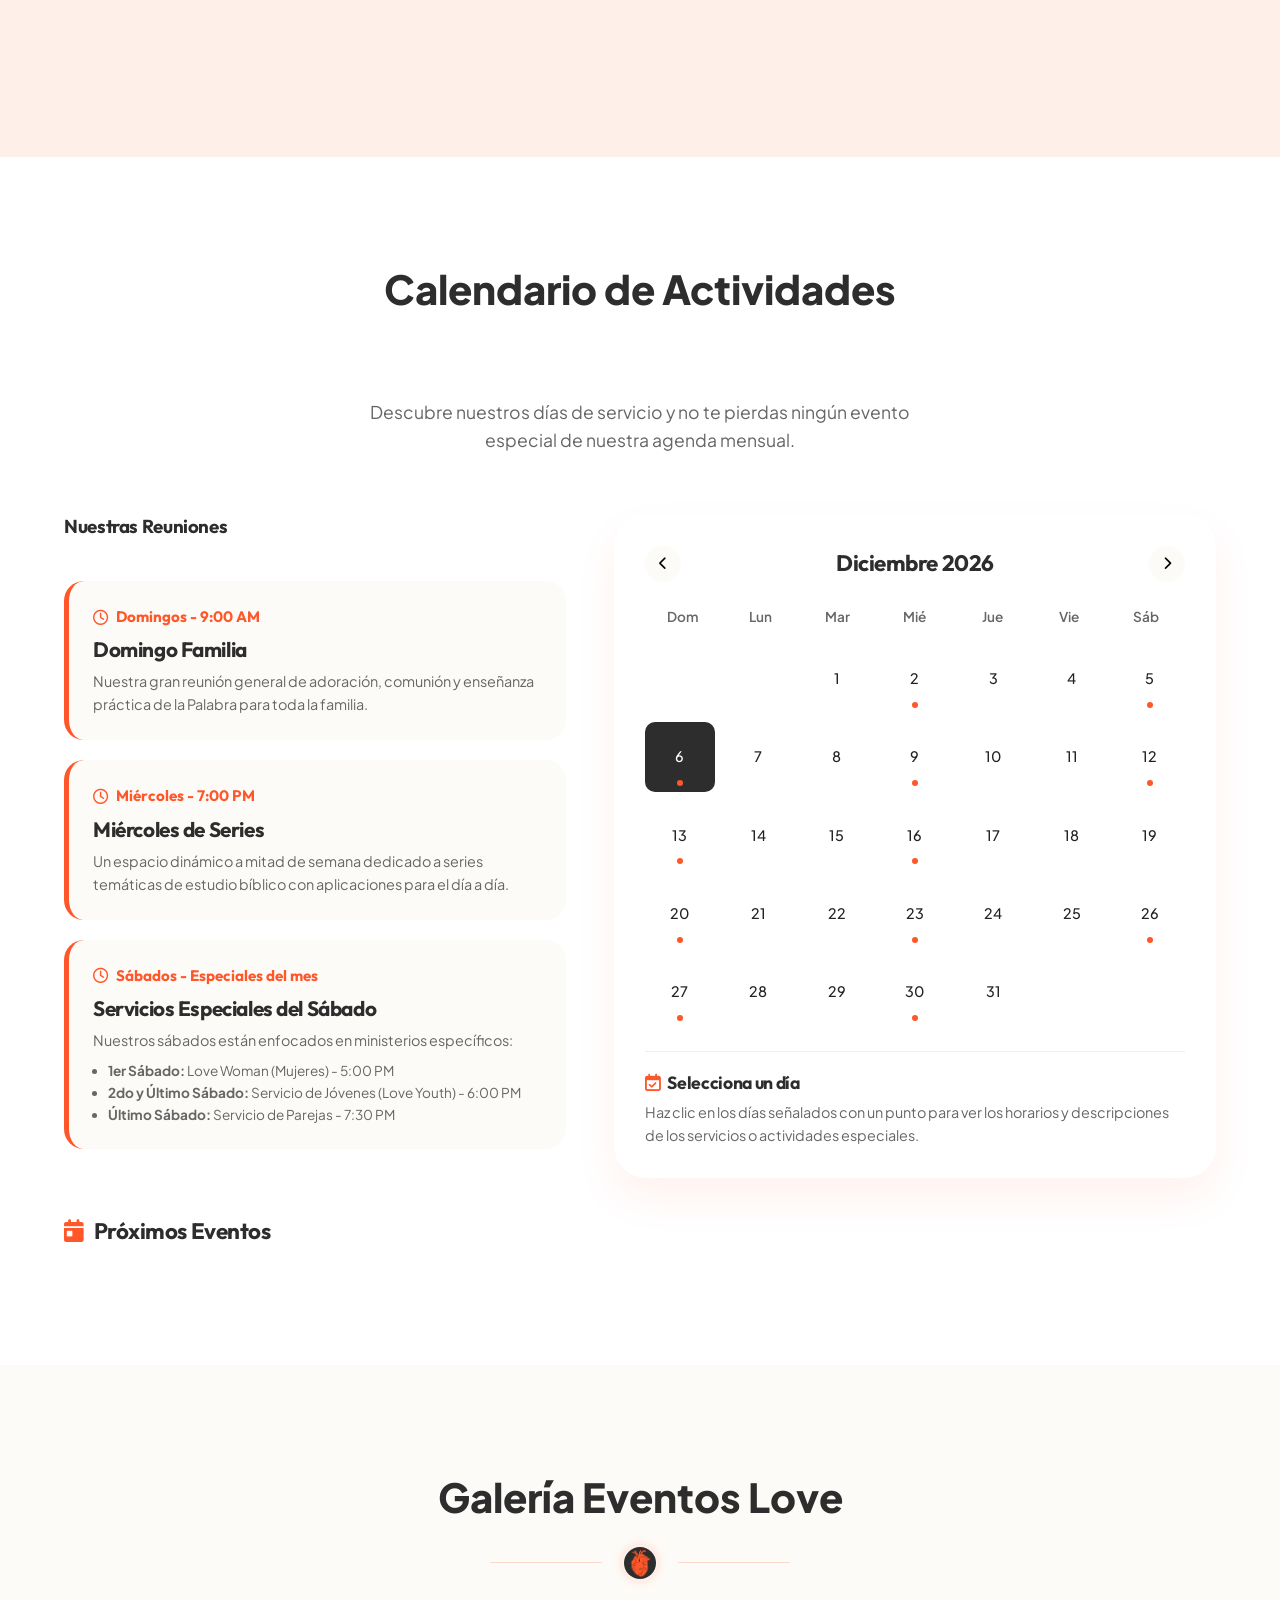
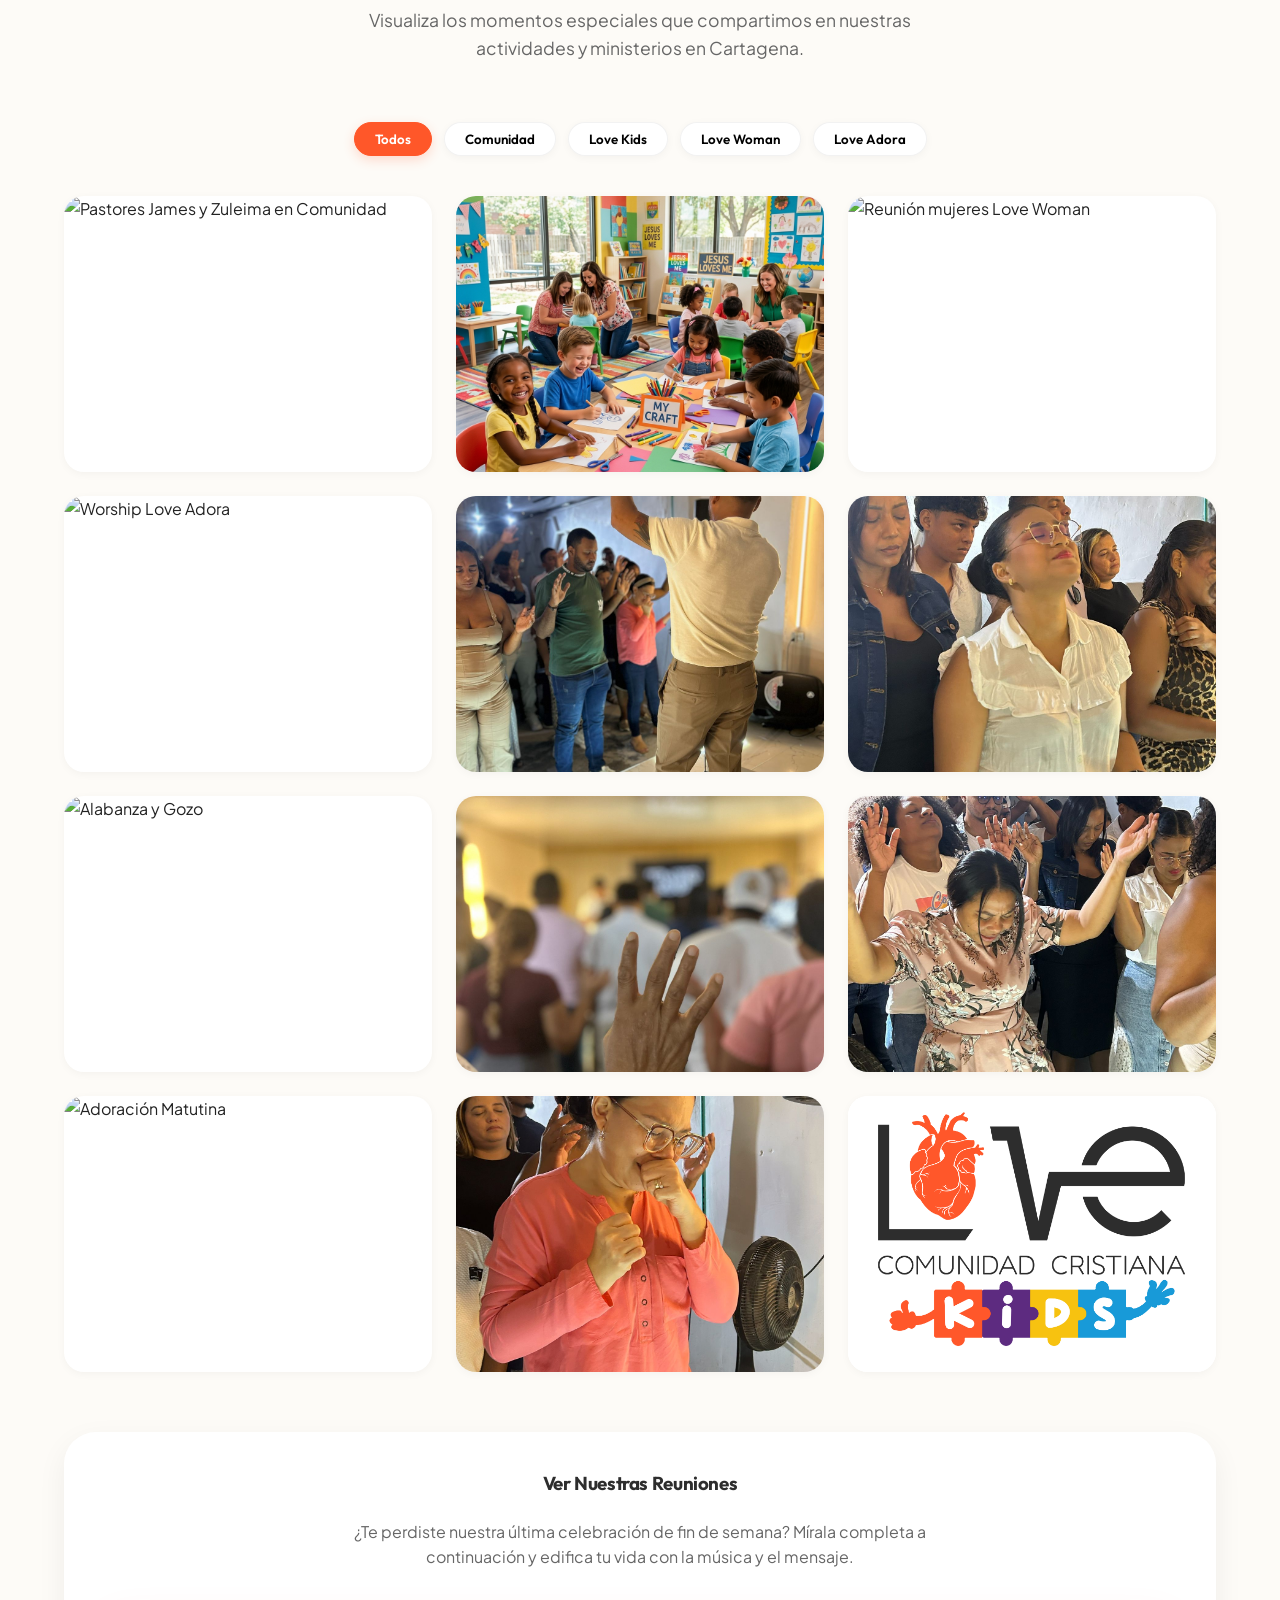
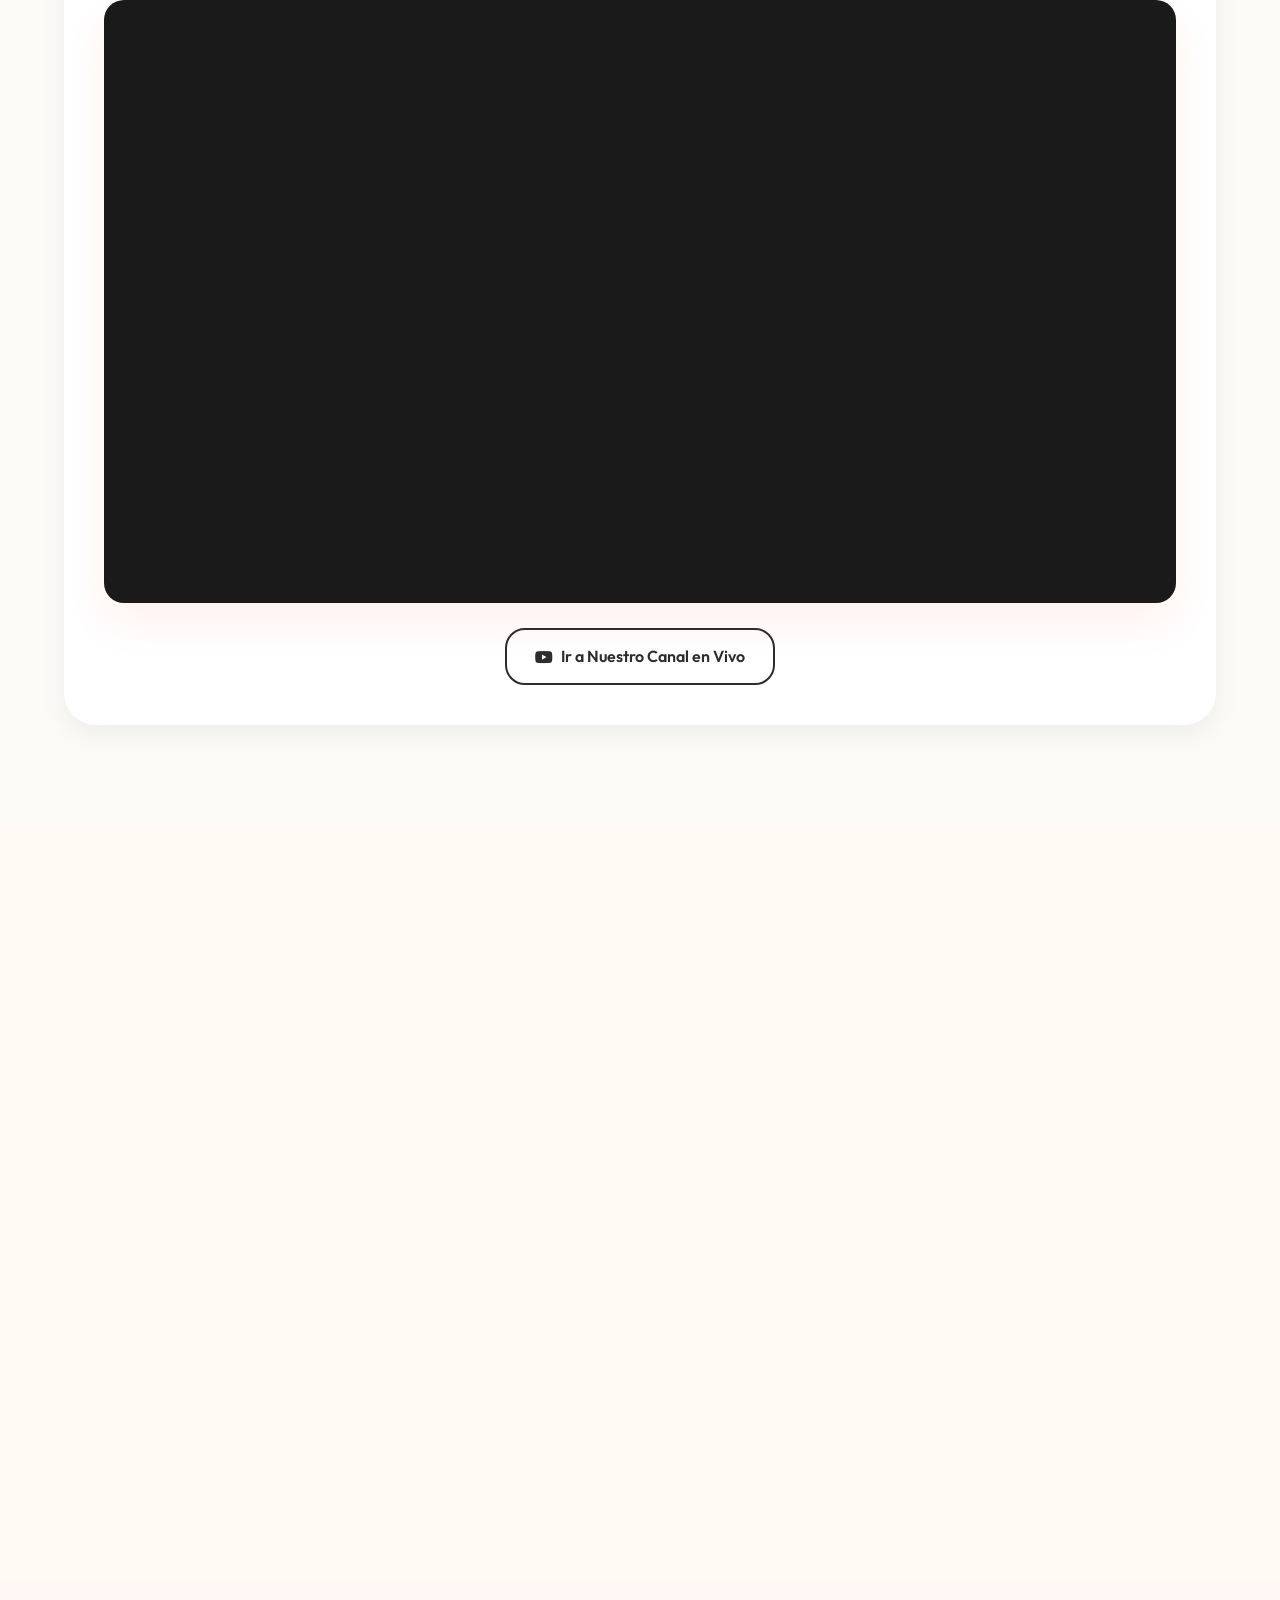
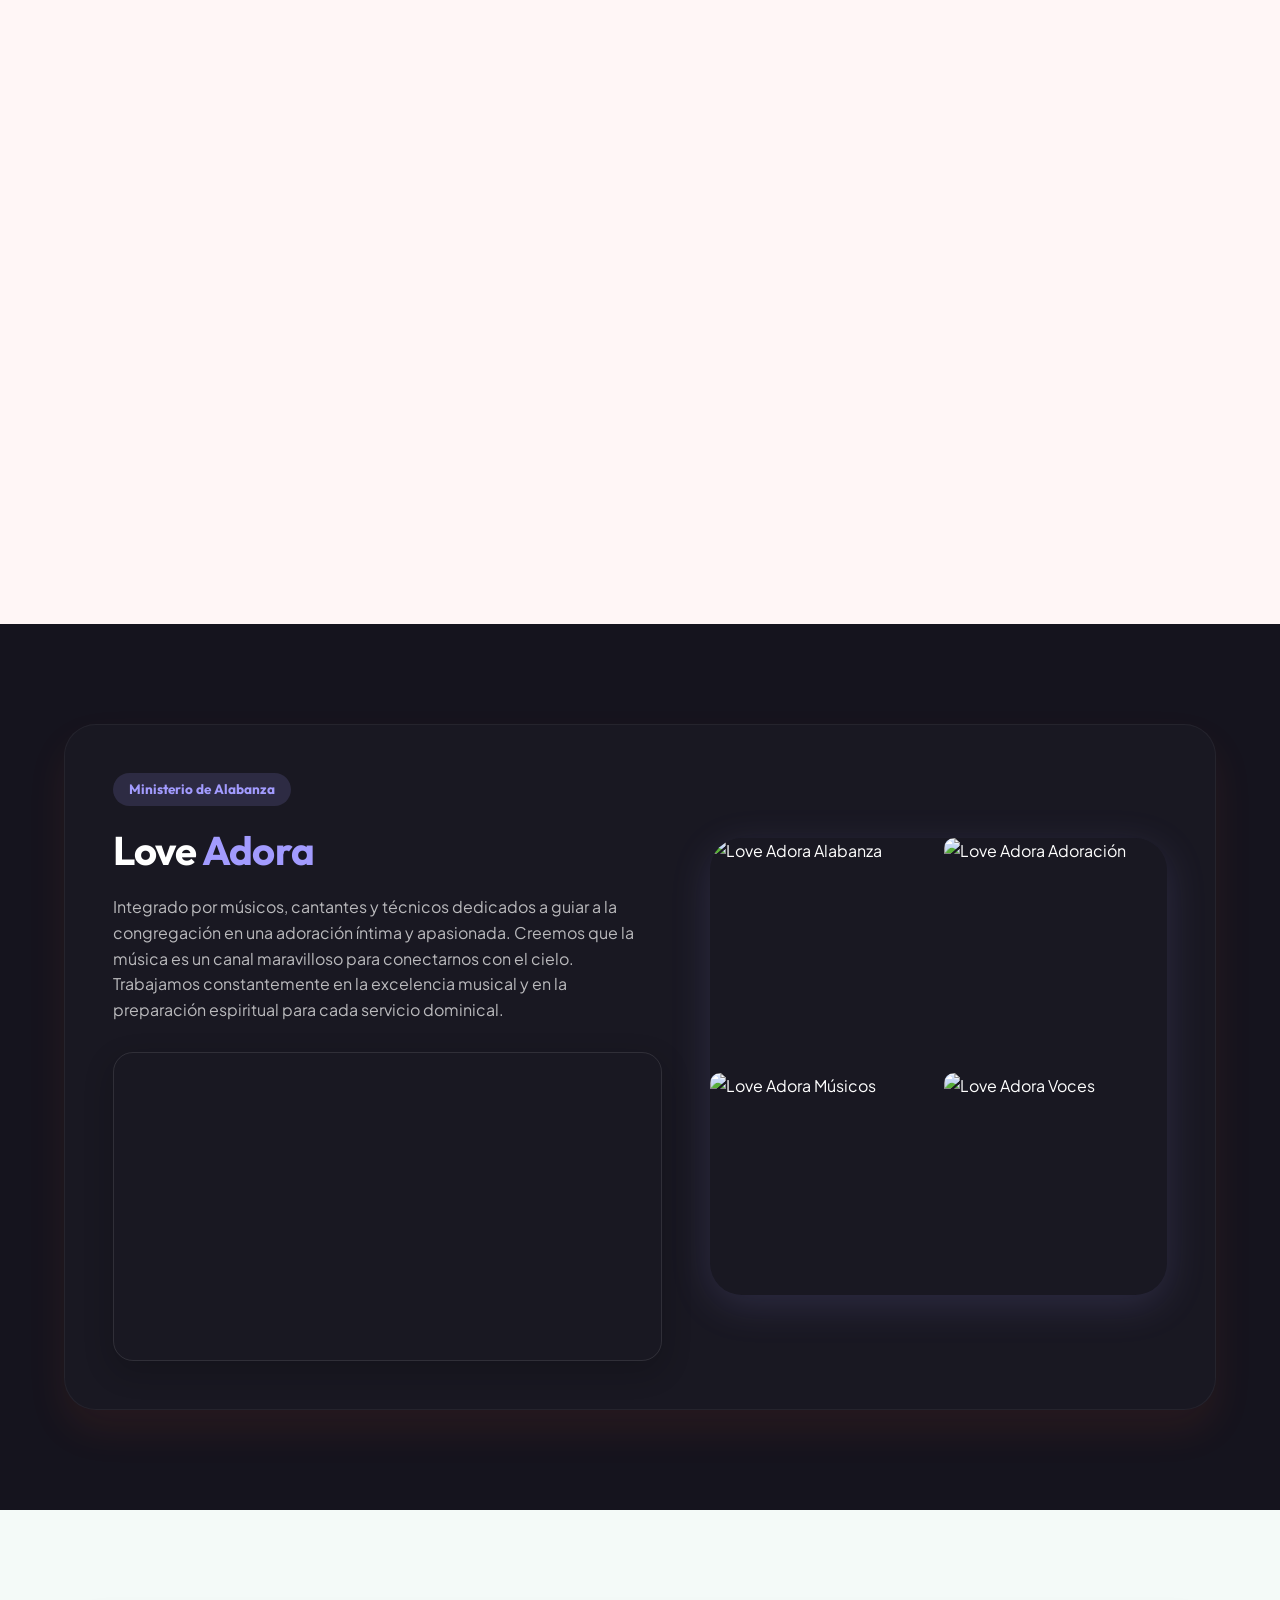
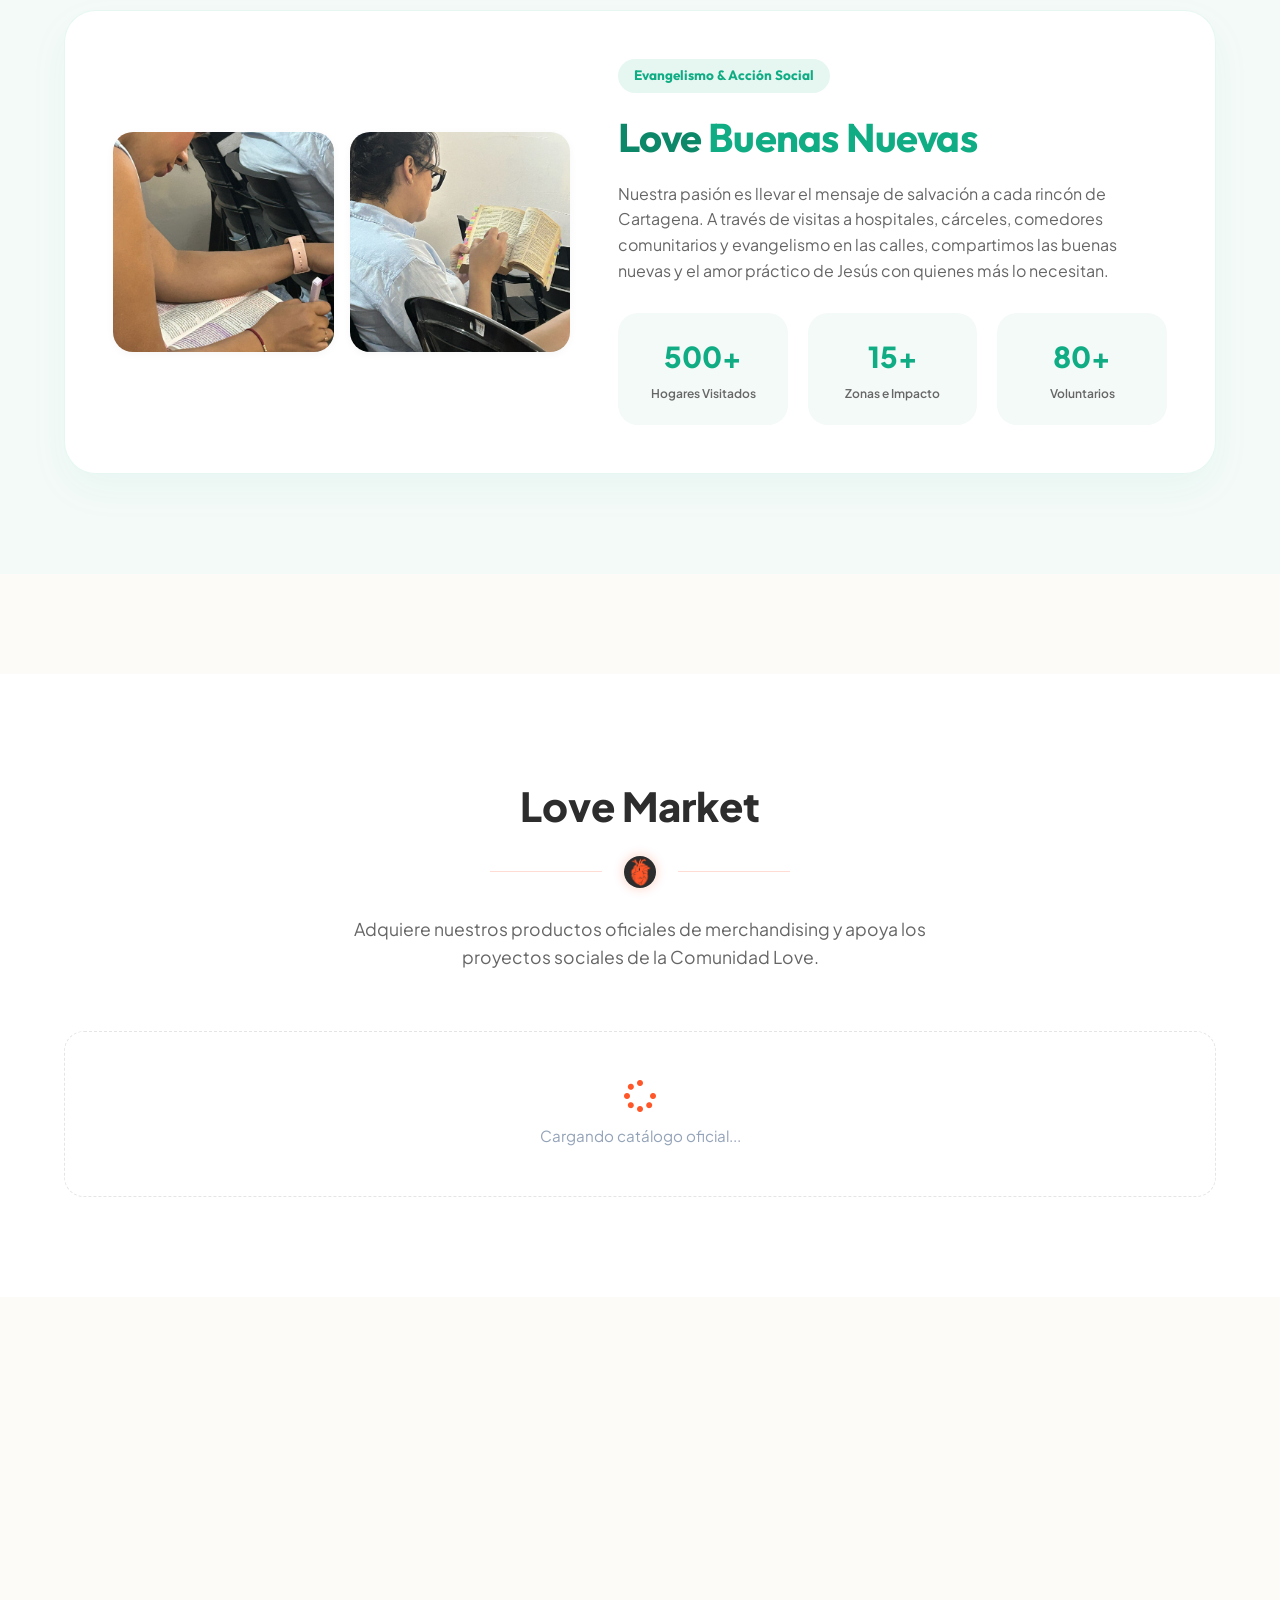
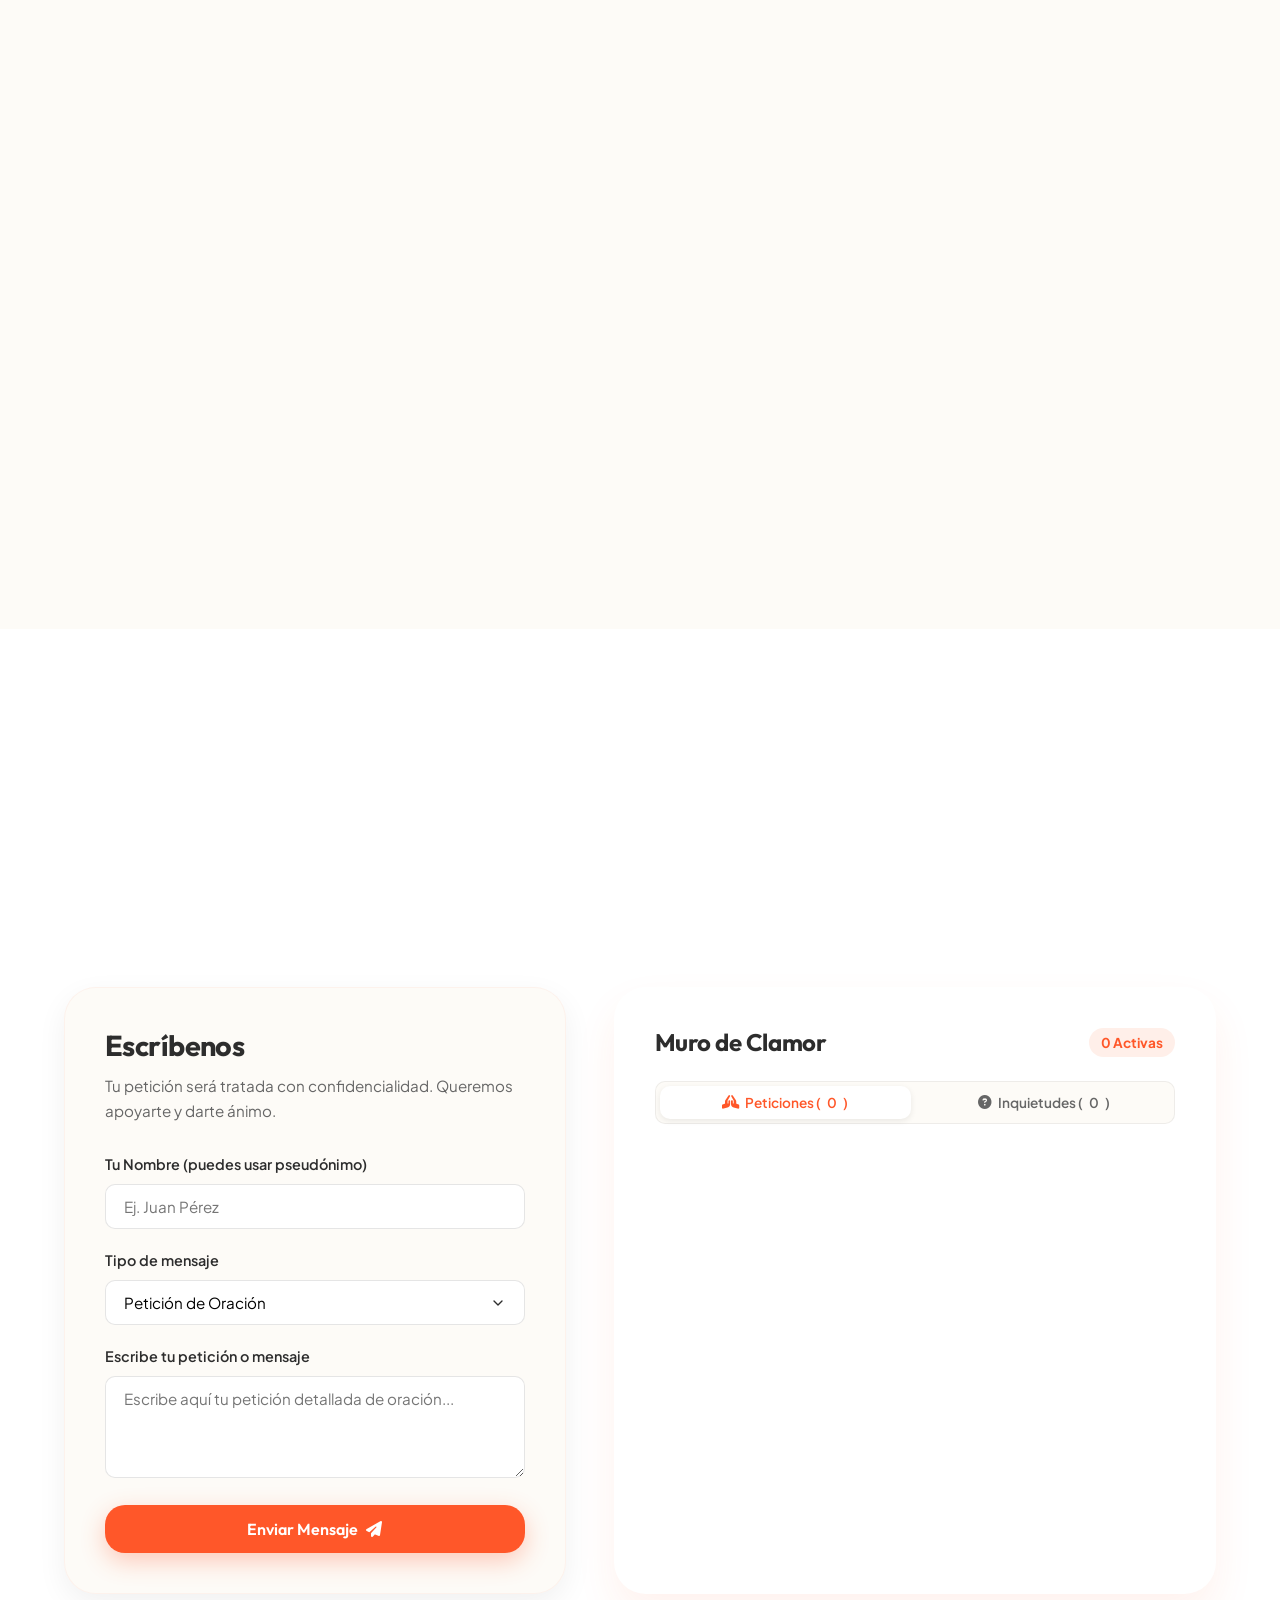
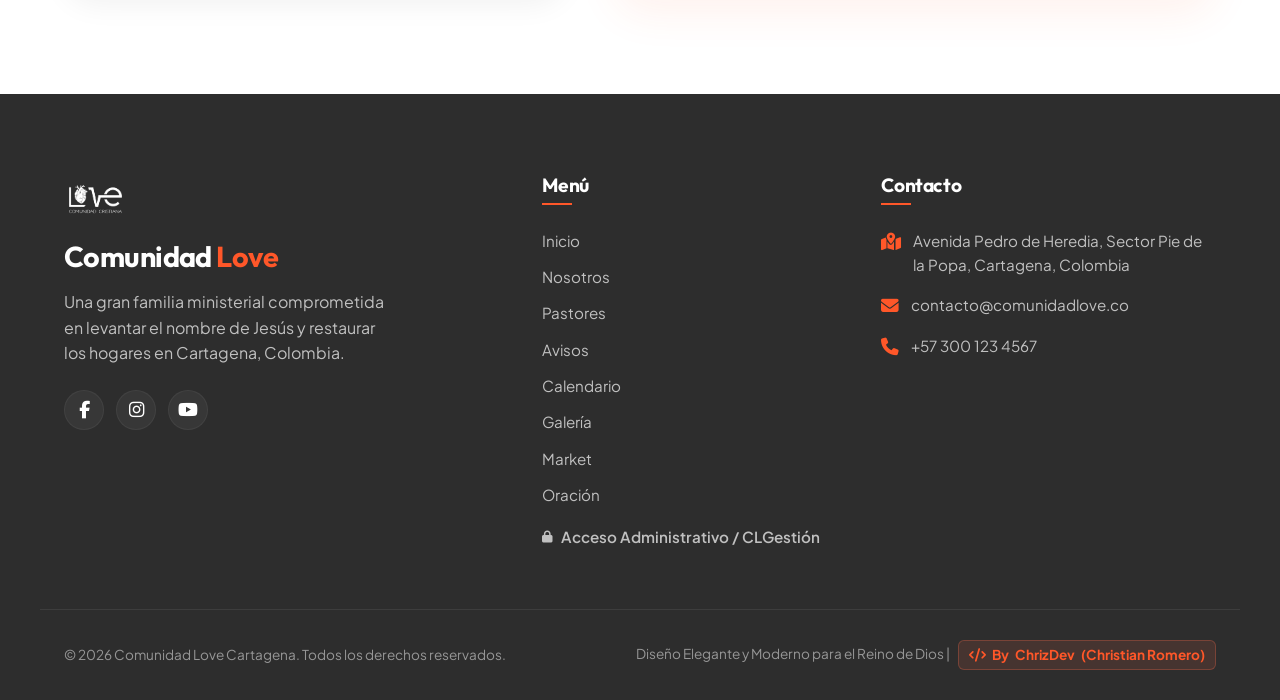
==== commit 3c225ca4: "fix: grid y titulos de eventos flexbox, deduccion automatica de stock, verificacion de assets y mode" ====
--- a/ComunidadLoveWeb/index.html
+++ b/ComunidadLoveWeb/index.html
@@ -317,7 +317,7 @@
           <i class="fas fa-calendar-day" style="color: var(--primary);"></i>
           Próximos Eventos
         </h3>
-        <div id="upcoming-events" class="upcoming-events">
+        <div id="upcoming-events" class="upcoming-events upcoming-grid events-grid">
           <!-- Rendered by js/public-init.js -->
         </div>
       </div>
--- a/ComunidadLoveWeb/style.css
+++ b/ComunidadLoveWeb/style.css
@@ -2830,43 +2830,66 @@
   color: var(--secondary);
   margin-bottom: 20px;
 }
-.upcoming-events {
+/* Contenedor general del grid de eventos */
+.events-grid,
+.upcoming-grid,
+.upcoming-events,
+#upcoming-events {
   display: grid;
-  grid-template-columns: repeat(auto-fit, minmax(300px, 1fr));
-  gap: 18px;
-}
+  grid-template-columns: repeat(auto-fit, minmax(320px, 1fr)) !important;
+  gap: 1.5rem;
+  width: 100%;
+  box-sizing: border-box;
+}
+
+/* Tarjeta de evento individual */
+.event-card,
 .upcoming-card {
   position: relative;
-  display: flex;
-  gap: 16px;
+  display: flex !important;
+  flex-direction: column;
+  min-width: 0;
+  width: 100%;
+  box-sizing: border-box;
   background: var(--light);
   border-radius: var(--border-radius-md);
-  padding: 18px;
+  padding: 0;
   box-shadow: var(--shadow-sm);
   border: 1px solid rgba(0, 0, 0, 0.05);
   overflow: hidden;
   transition: var(--transition-smooth);
 }
+.event-card:hover,
 .upcoming-card:hover {
   transform: translateY(-3px);
   box-shadow: var(--shadow-lg);
 }
+.event-date-badge,
 .upcoming-date {
-  display: flex;
-  flex-direction: column;
-  align-items: center;
-  justify-content: center;
-  min-width: 62px;
-  height: 62px;
+  position: relative;
+  z-index: 2;
+  flex-shrink: 0;
+  width: 66px;
+  min-width: 66px;
+  height: 66px;
   border-radius: 14px;
   background: var(--primary);
   color: var(--light);
-  flex-shrink: 0;
+  display: flex;
+  flex-direction: column;
+  align-items: center;
+  justify-content: center;
+  text-align: center;
+  padding: 6px 4px;
+  box-sizing: border-box;
+  margin: 1.25rem 0 0 1.25rem;
 }
 .upcoming-month {
-  font-size: 0.6rem;
+  font-size: 0.65rem;
   font-weight: 700;
-  letter-spacing: 0.08em;
+  letter-spacing: 0.06em;
+  line-height: 1.1;
+  white-space: nowrap;
 }
 .upcoming-day {
   font-family: var(--font-heading);
@@ -2874,15 +2897,25 @@
   font-weight: 800;
   line-height: 1;
 }
+
+/* Capa de contenido por encima del fondo */
+.event-card-content,
 .upcoming-body {
-  flex: 1;
+  position: relative;
+  z-index: 2;
+  display: flex !important;
+  flex-direction: column;
+  gap: 0.5rem;
   min-width: 0;
+  width: 100%;
+  padding: 0.75rem 1.25rem 1.25rem 1.25rem;
+  box-sizing: border-box;
 }
 .upcoming-tags {
   display: flex;
   flex-wrap: wrap;
   gap: 8px;
-  margin-bottom: 6px;
+  margin-bottom: 2px;
 }
 .upcoming-category,
 .upcoming-countdown {
@@ -2892,6 +2925,7 @@
   letter-spacing: 0.04em;
   padding: 3px 9px;
   border-radius: 999px;
+  white-space: nowrap;
 }
 .upcoming-category {
   background: var(--primary-light);
@@ -2901,12 +2935,23 @@
   background: rgba(16, 172, 132, 0.12);
   color: var(--news-primary);
 }
+
+/* Título de evento */
+.event-title,
 .upcoming-body h4 {
-  font-size: 1.02rem;
+  display: block !important;
+  width: 100% !important;
+  white-space: normal !important;
+  word-break: normal !important;
+  overflow-wrap: break-word !important;
+  font-size: 1.2rem;
+  font-weight: 700;
+  line-height: 1.35;
   color: var(--secondary);
-  margin-bottom: 6px;
-}
-.upcoming-body p {
+  margin: 0;
+}
+.upcoming-body p,
+.event-desc {
   font-size: 0.85rem;
   color: var(--text-muted);
   line-height: 1.55;
@@ -2914,18 +2959,30 @@
   -webkit-line-clamp: 2;
   -webkit-box-orient: vertical;
   overflow: hidden;
-}
-.upcoming-meta {
-  display: flex;
+  margin: 0;
+}
+.upcoming-meta,
+.event-meta {
+  display: flex;
+  align-items: center;
   flex-wrap: wrap;
-  gap: 14px;
-  margin-top: 10px;
-  font-size: 0.78rem;
-  color: var(--text-muted);
-}
-.upcoming-meta i {
-  color: var(--primary);
-  margin-right: 4px;
+  gap: 0.5rem 1rem;
+  white-space: nowrap;
+  font-size: 0.82rem;
+  color: var(--text-muted);
+  margin-top: 2px;
+}
+.upcoming-meta span,
+.event-meta span,
+.event-meta-item {
+  display: inline-flex;
+  align-items: center;
+  gap: 0.4rem;
+  white-space: nowrap;
+}
+.upcoming-meta i,
+.event-meta i {
+  color: var(--primary);
 }
 .upcoming-banner {
   position: absolute;
@@ -2936,7 +2993,8 @@
   opacity: 0.16;
   z-index: 0;
 }
-.upcoming-card > * {
+.upcoming-card > *,
+.event-card > * {
   position: relative;
   z-index: 1;
 }
@@ -3135,14 +3193,24 @@
     flex-direction: column;
     gap: 8px;
   }
-  .upcoming-card {
-    padding: 16px;
+  .upcoming-card,
+  .event-card {
+    padding: 0;
   }
   .cl-toast-host {
     left: 20px;
     right: 20px;
     bottom: 20px;
     max-width: none;
+  }
+}
+
+@media (max-width: 480px) {
+  .events-grid,
+  .upcoming-grid,
+  .upcoming-events,
+  #upcoming-events {
+    grid-template-columns: 1fr !important;
   }
 }
 
@@ -3379,4 +3447,27 @@
 }
 
 /* Botón de detalles en tarjetas de producto (usa .btn.btn-primary ya) */
-.product-actions .btn-view-details { width: 100%; }+.product-actions .btn-view-details { width: 100%; }
+
+/* ==========================================================================
+   FEEDBACK DE VALIDACIÓN EN TIEMPO REAL (LANDING PÚBLICA)
+   ========================================================================== */
+input.is-valid,
+textarea.is-valid {
+  border-color: #16a34a !important;
+  box-shadow: 0 0 0 2px rgba(22, 163, 74, 0.15) !important;
+}
+
+input.is-invalid,
+textarea.is-invalid {
+  border-color: #dc2626 !important;
+  box-shadow: 0 0 0 2px rgba(220, 38, 38, 0.15) !important;
+}
+
+.field-error-msg {
+  font-size: 0.75rem;
+  color: #dc2626;
+  font-weight: 500;
+  display: block;
+  margin-top: 4px;
+}
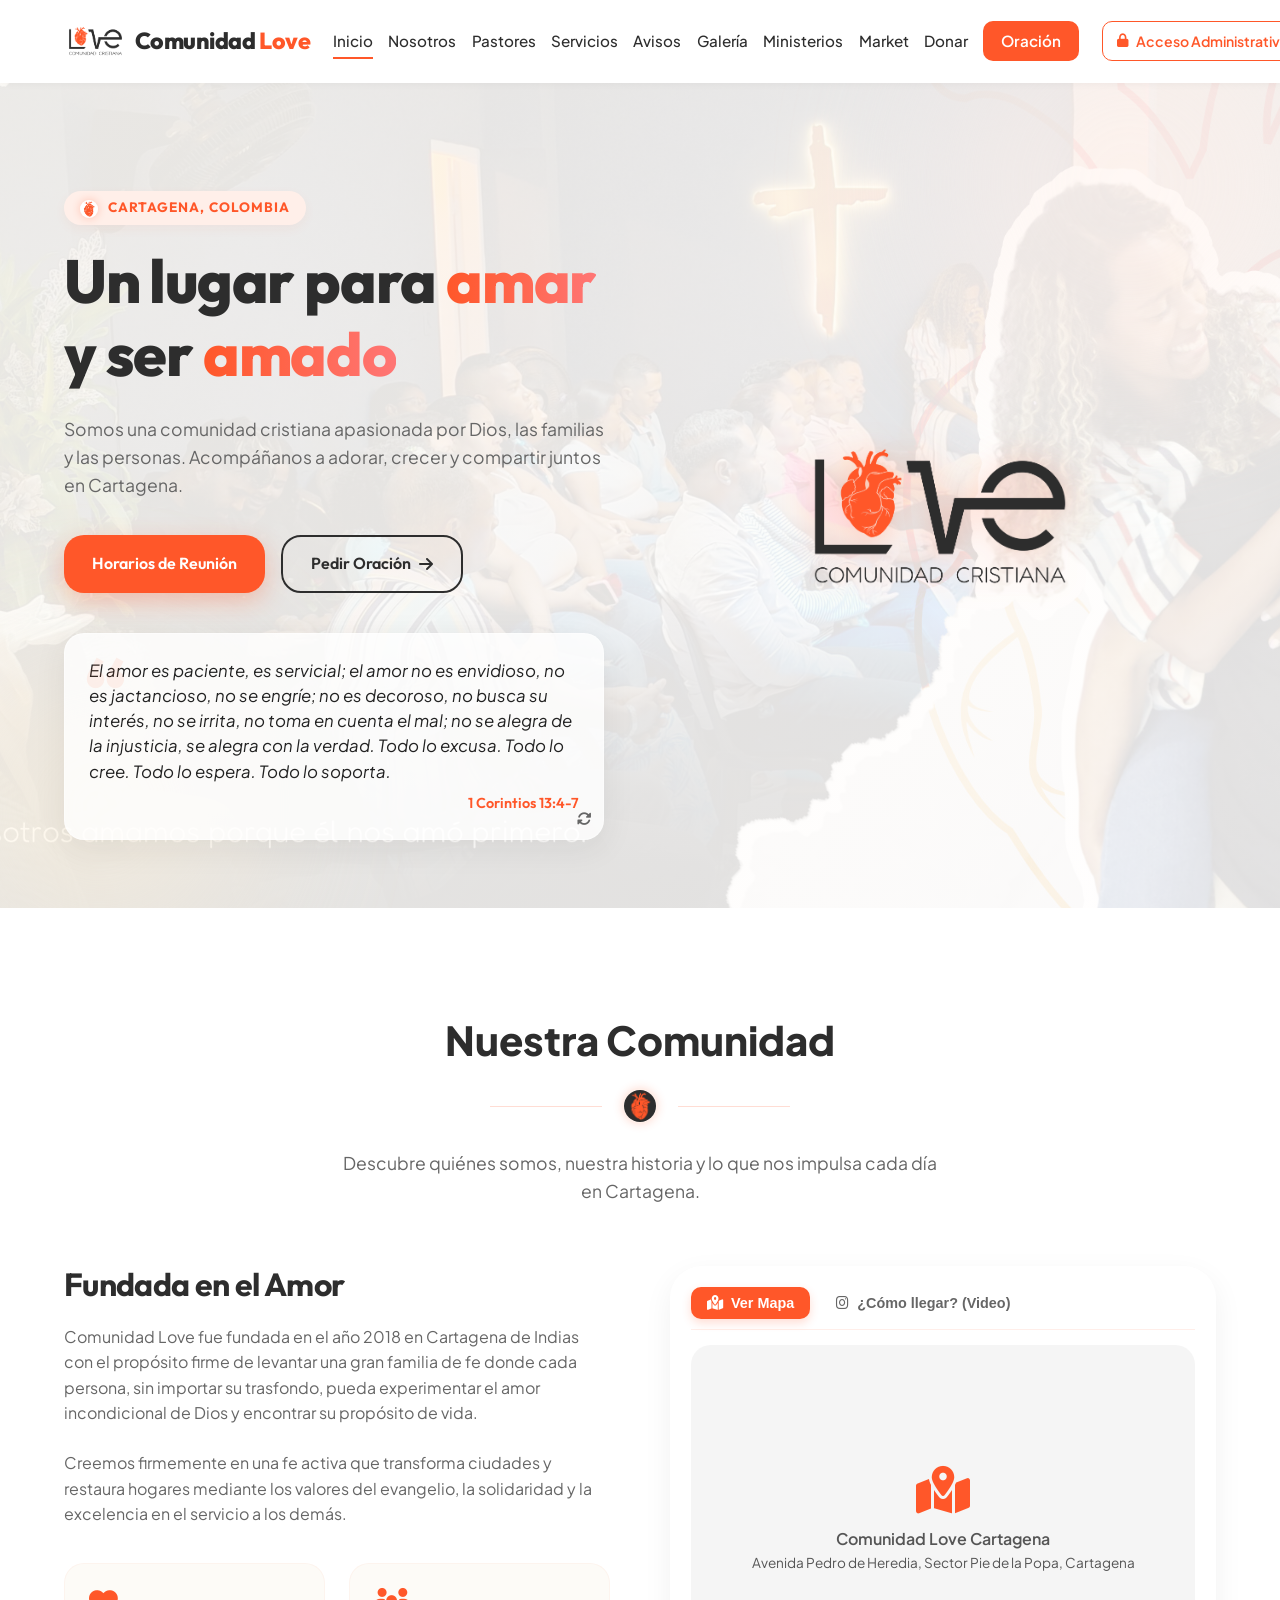
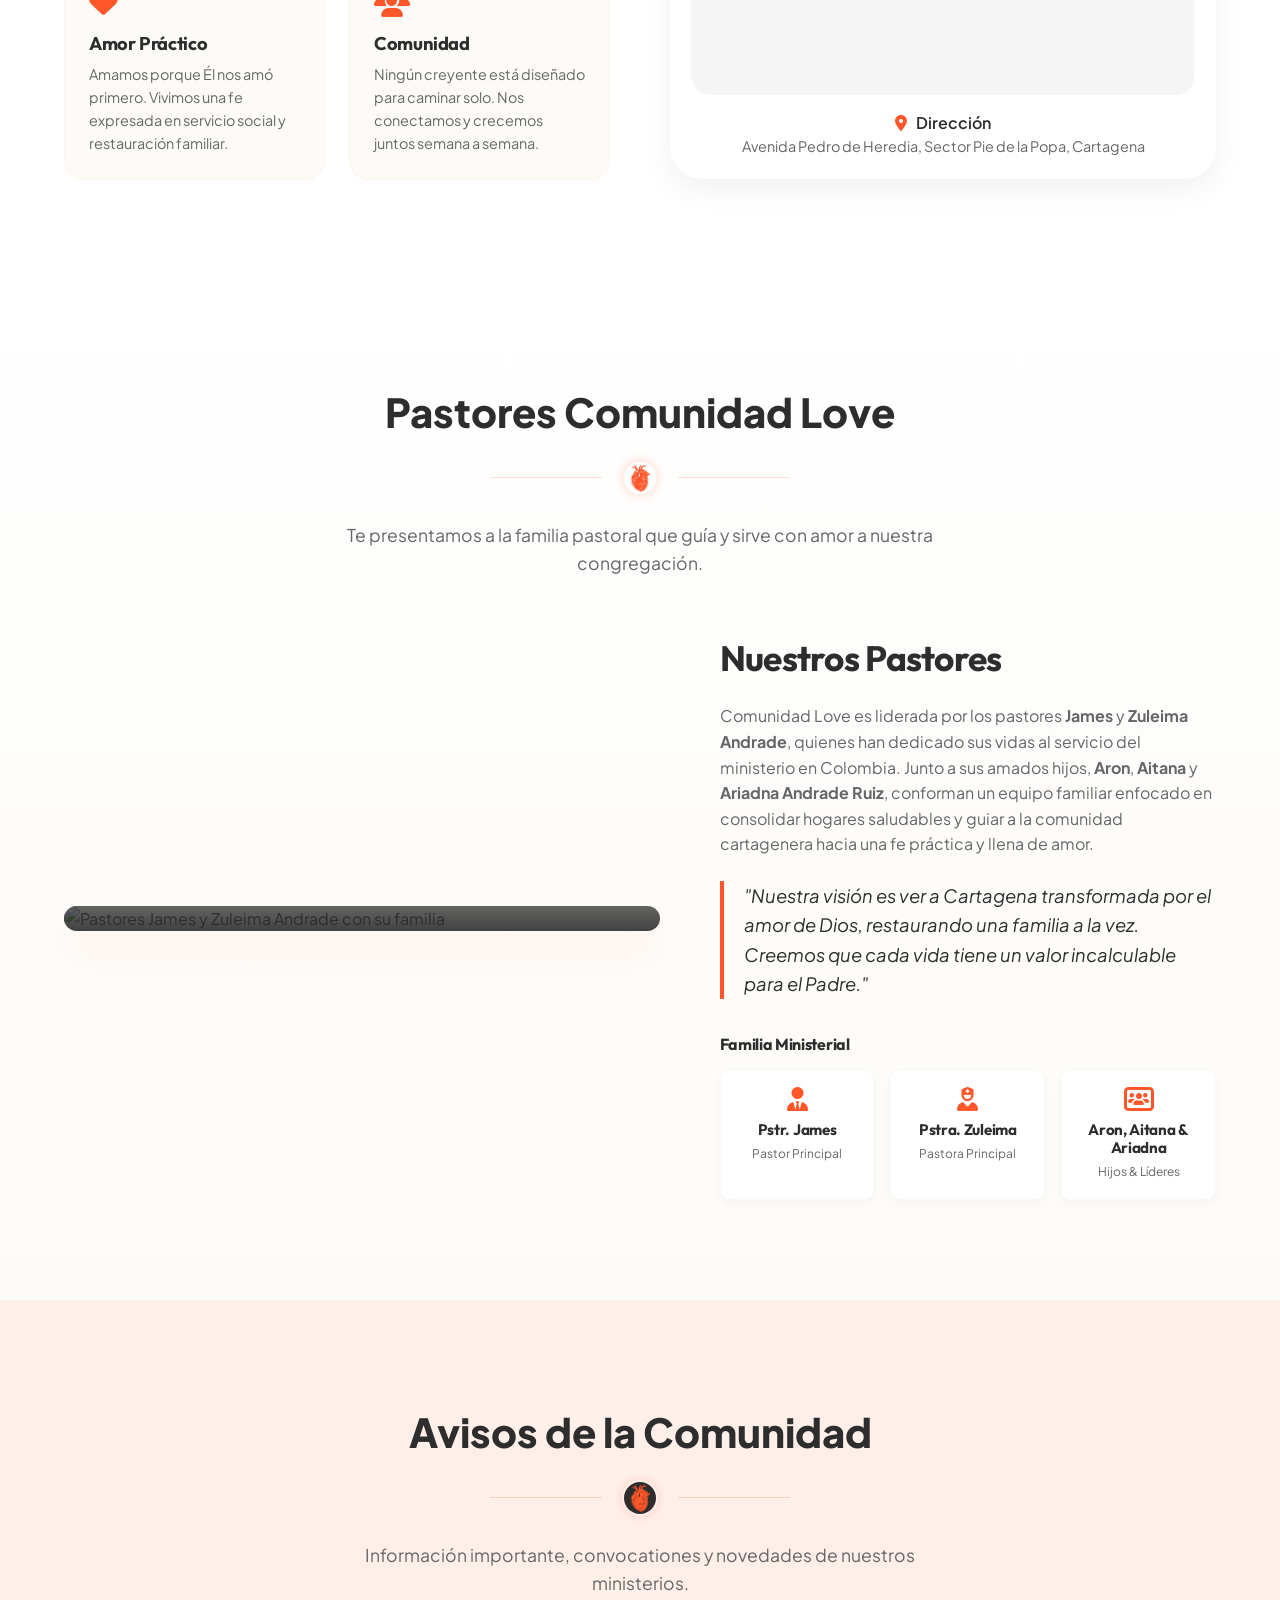
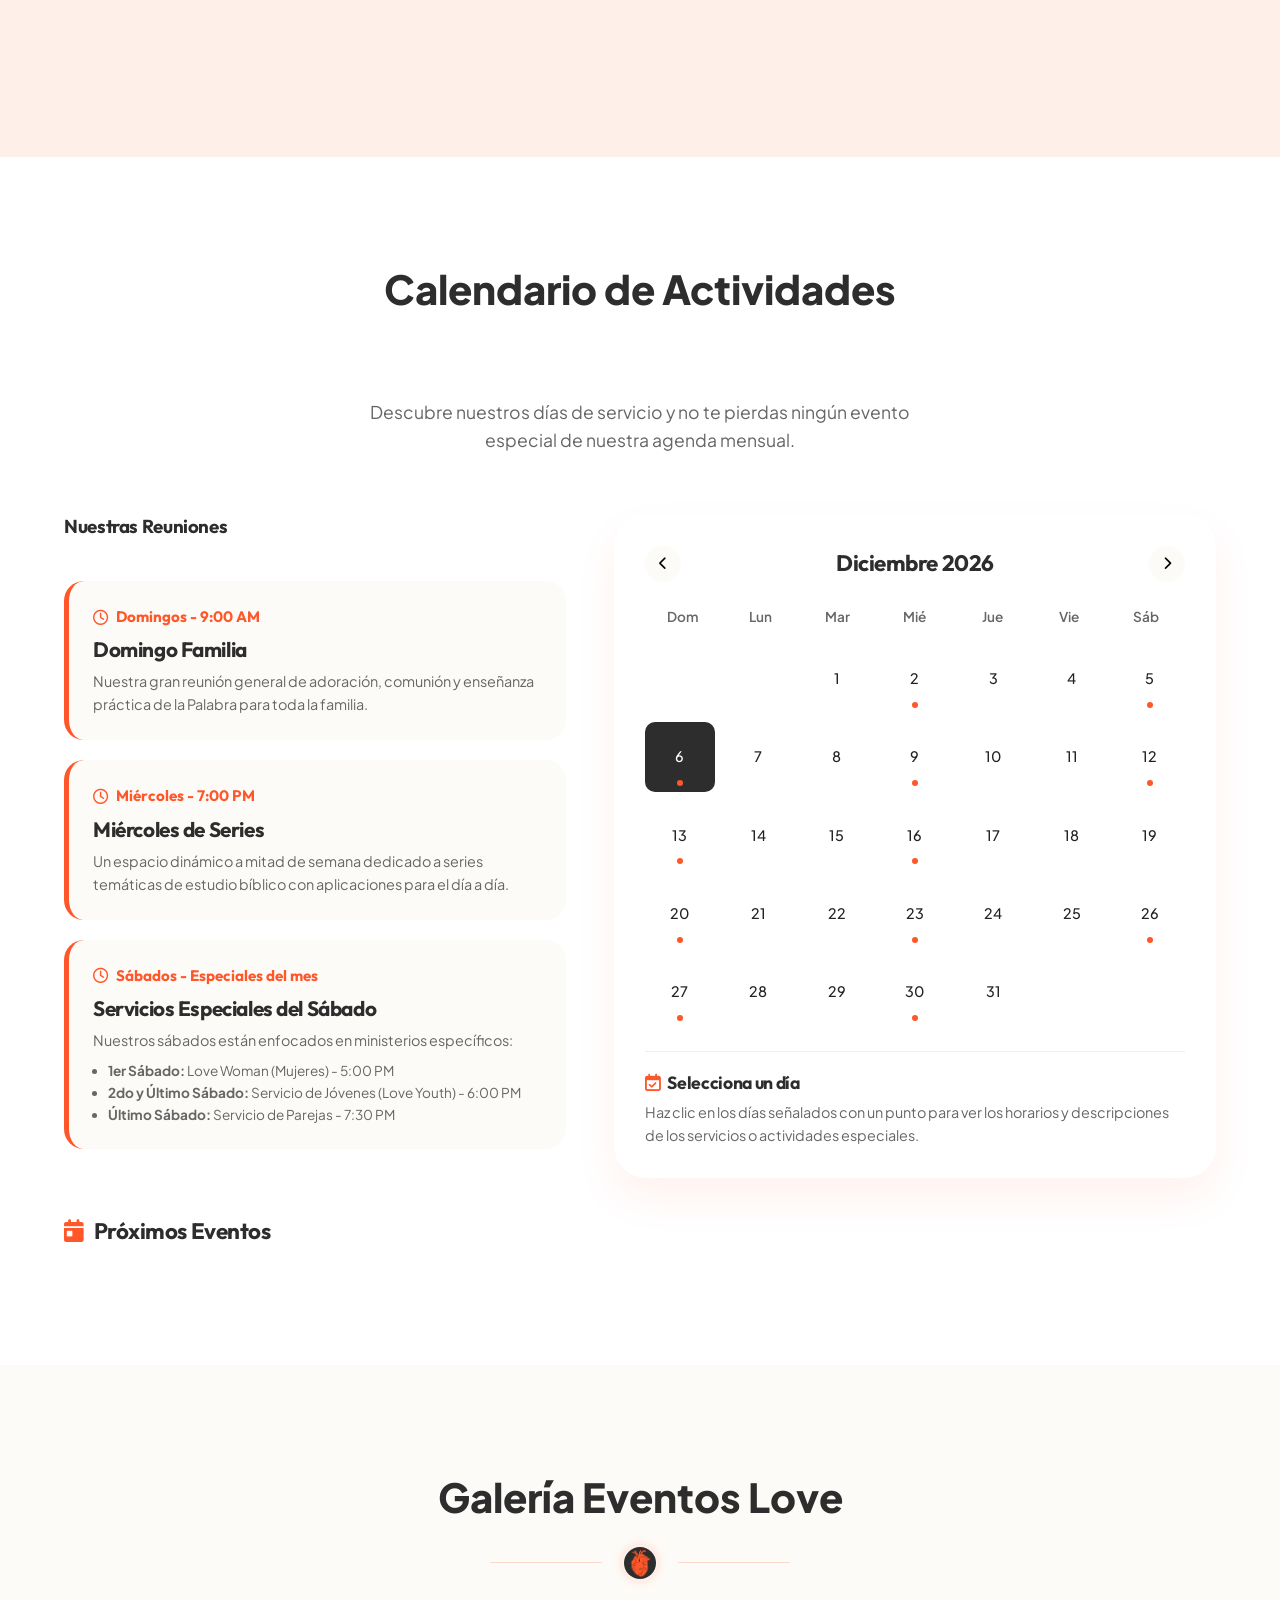
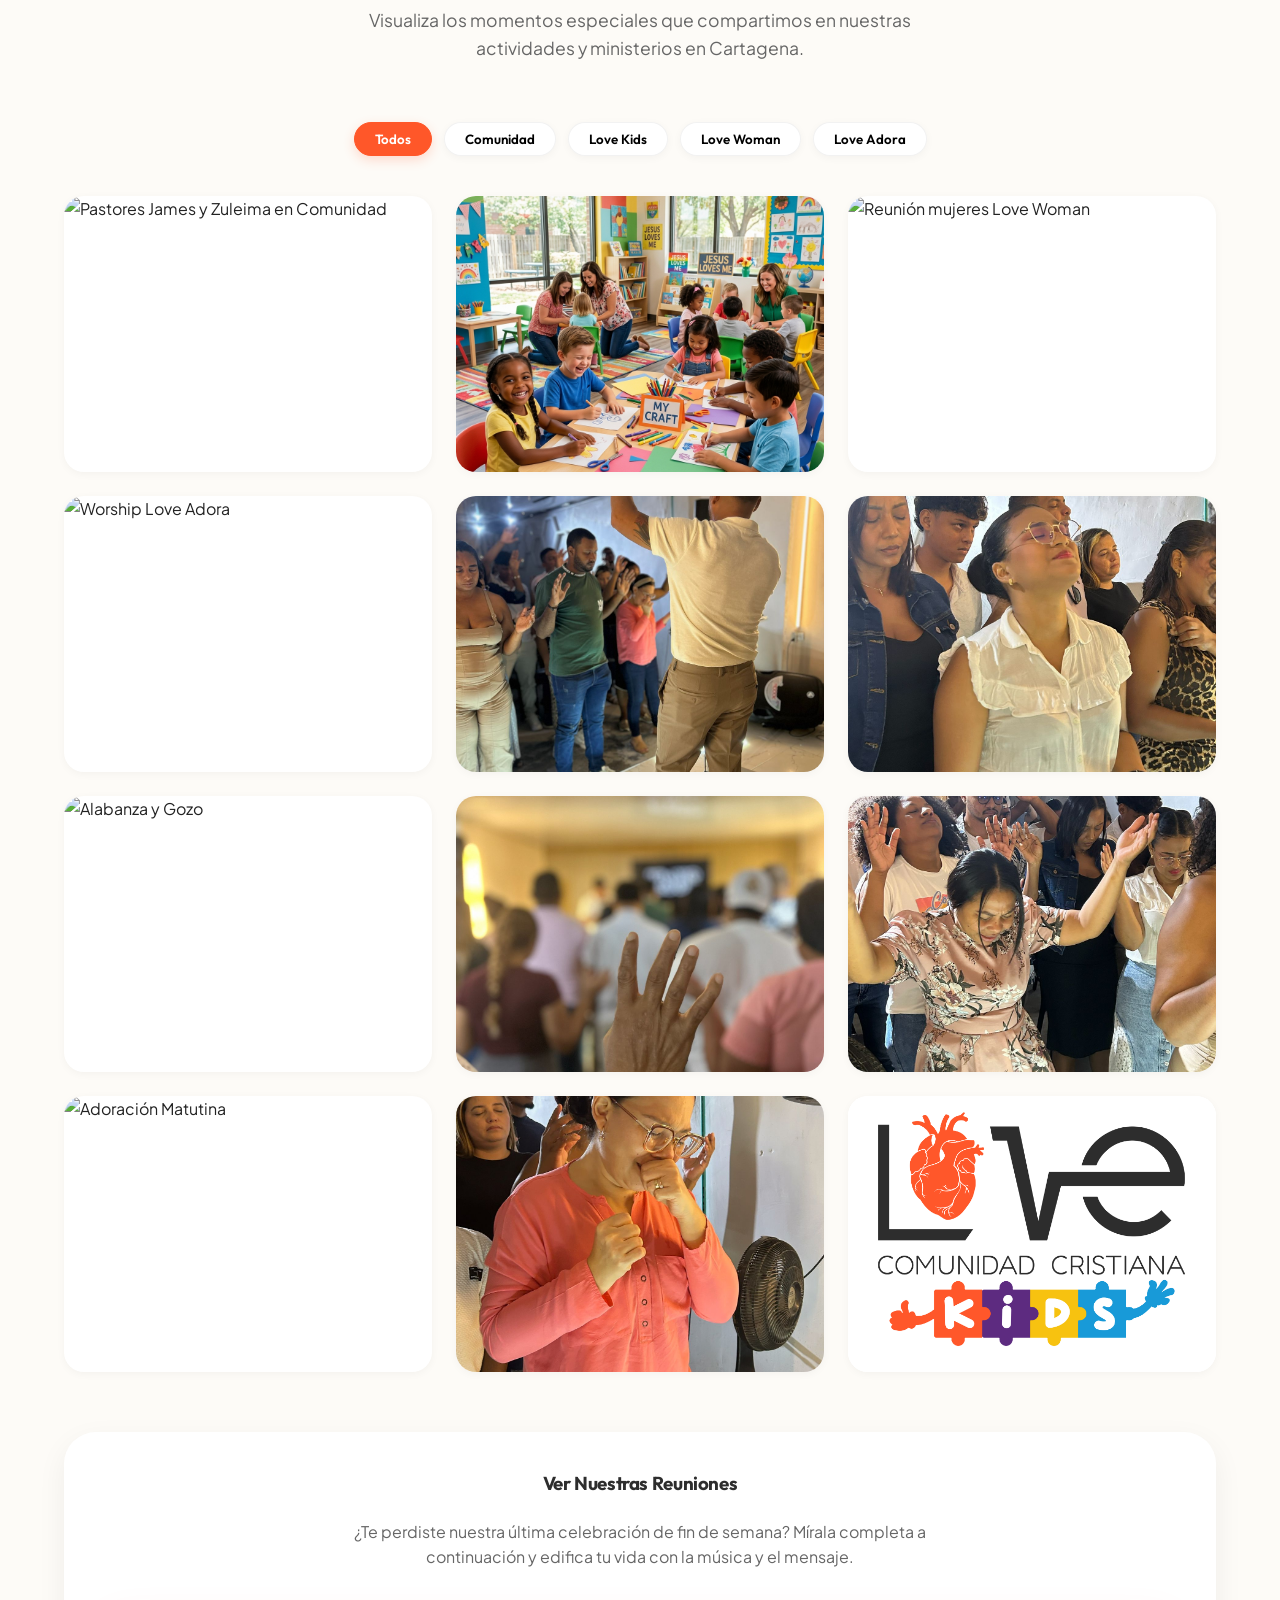
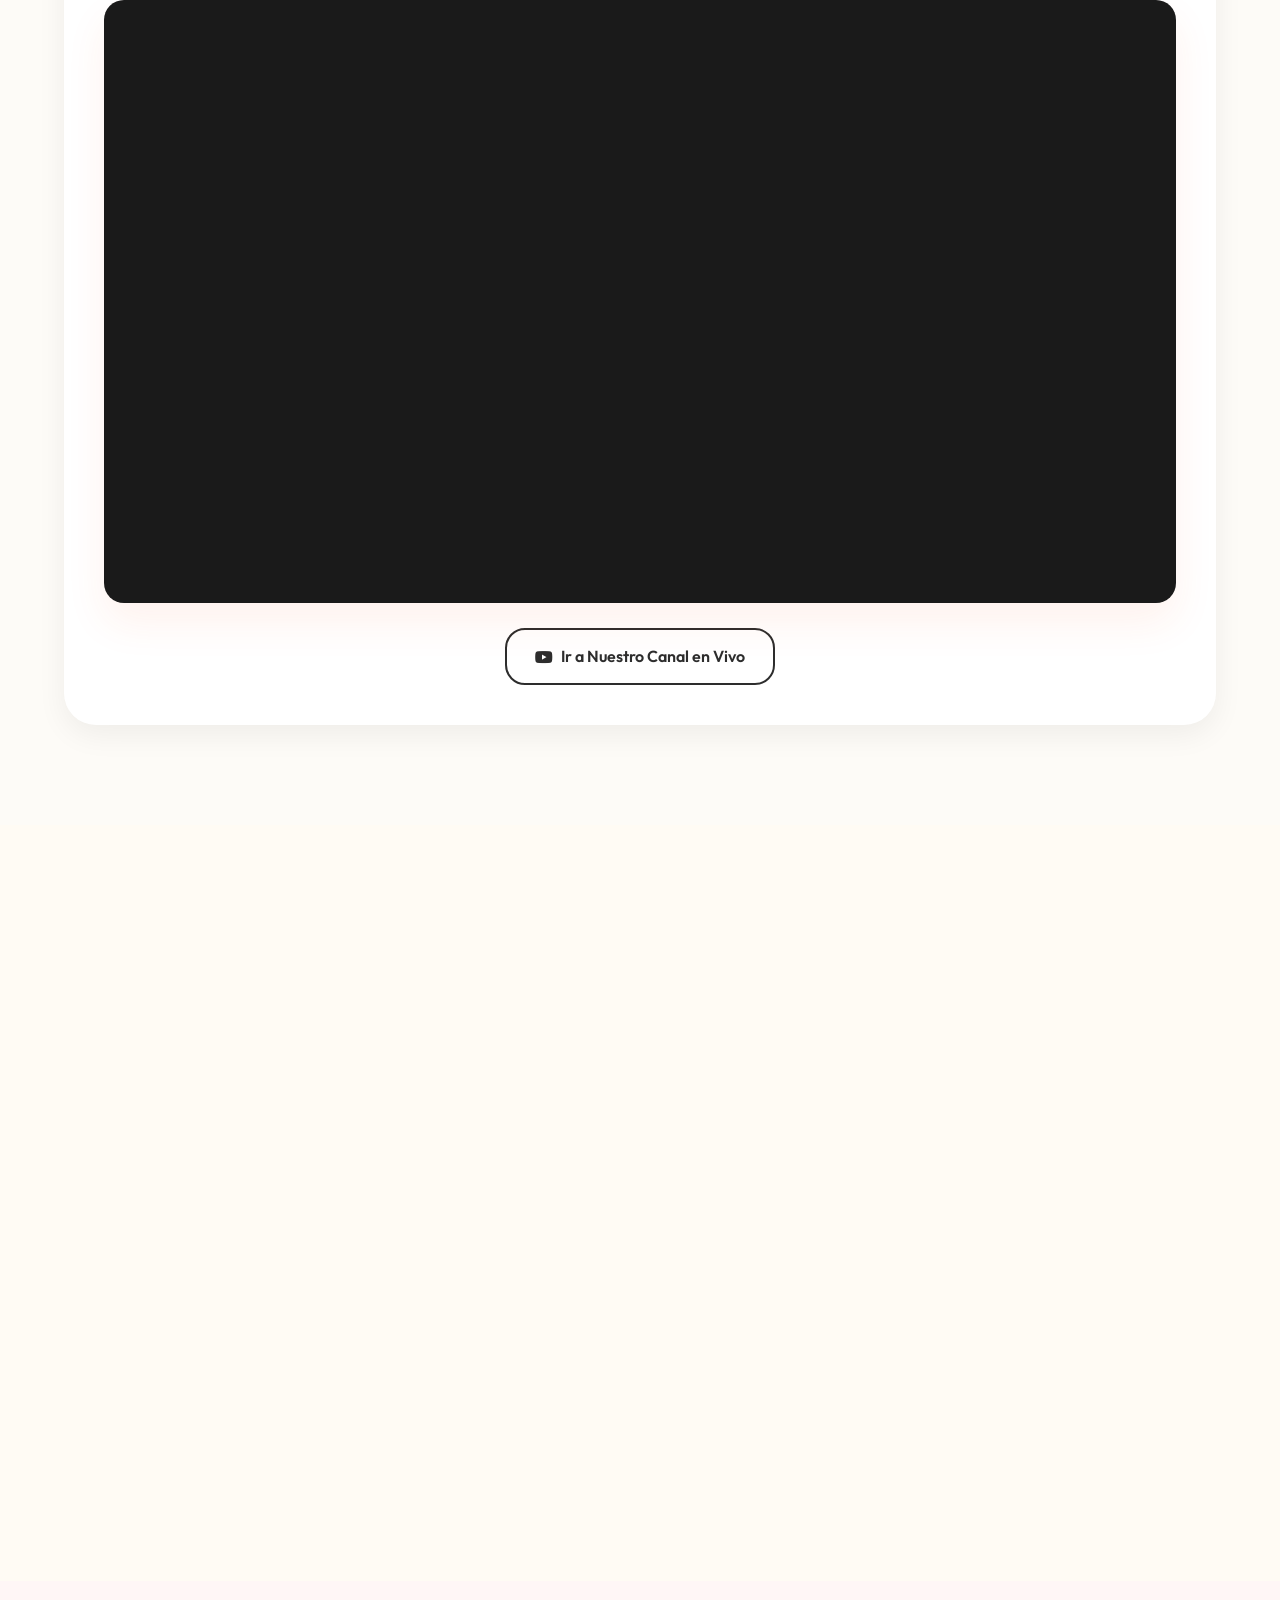
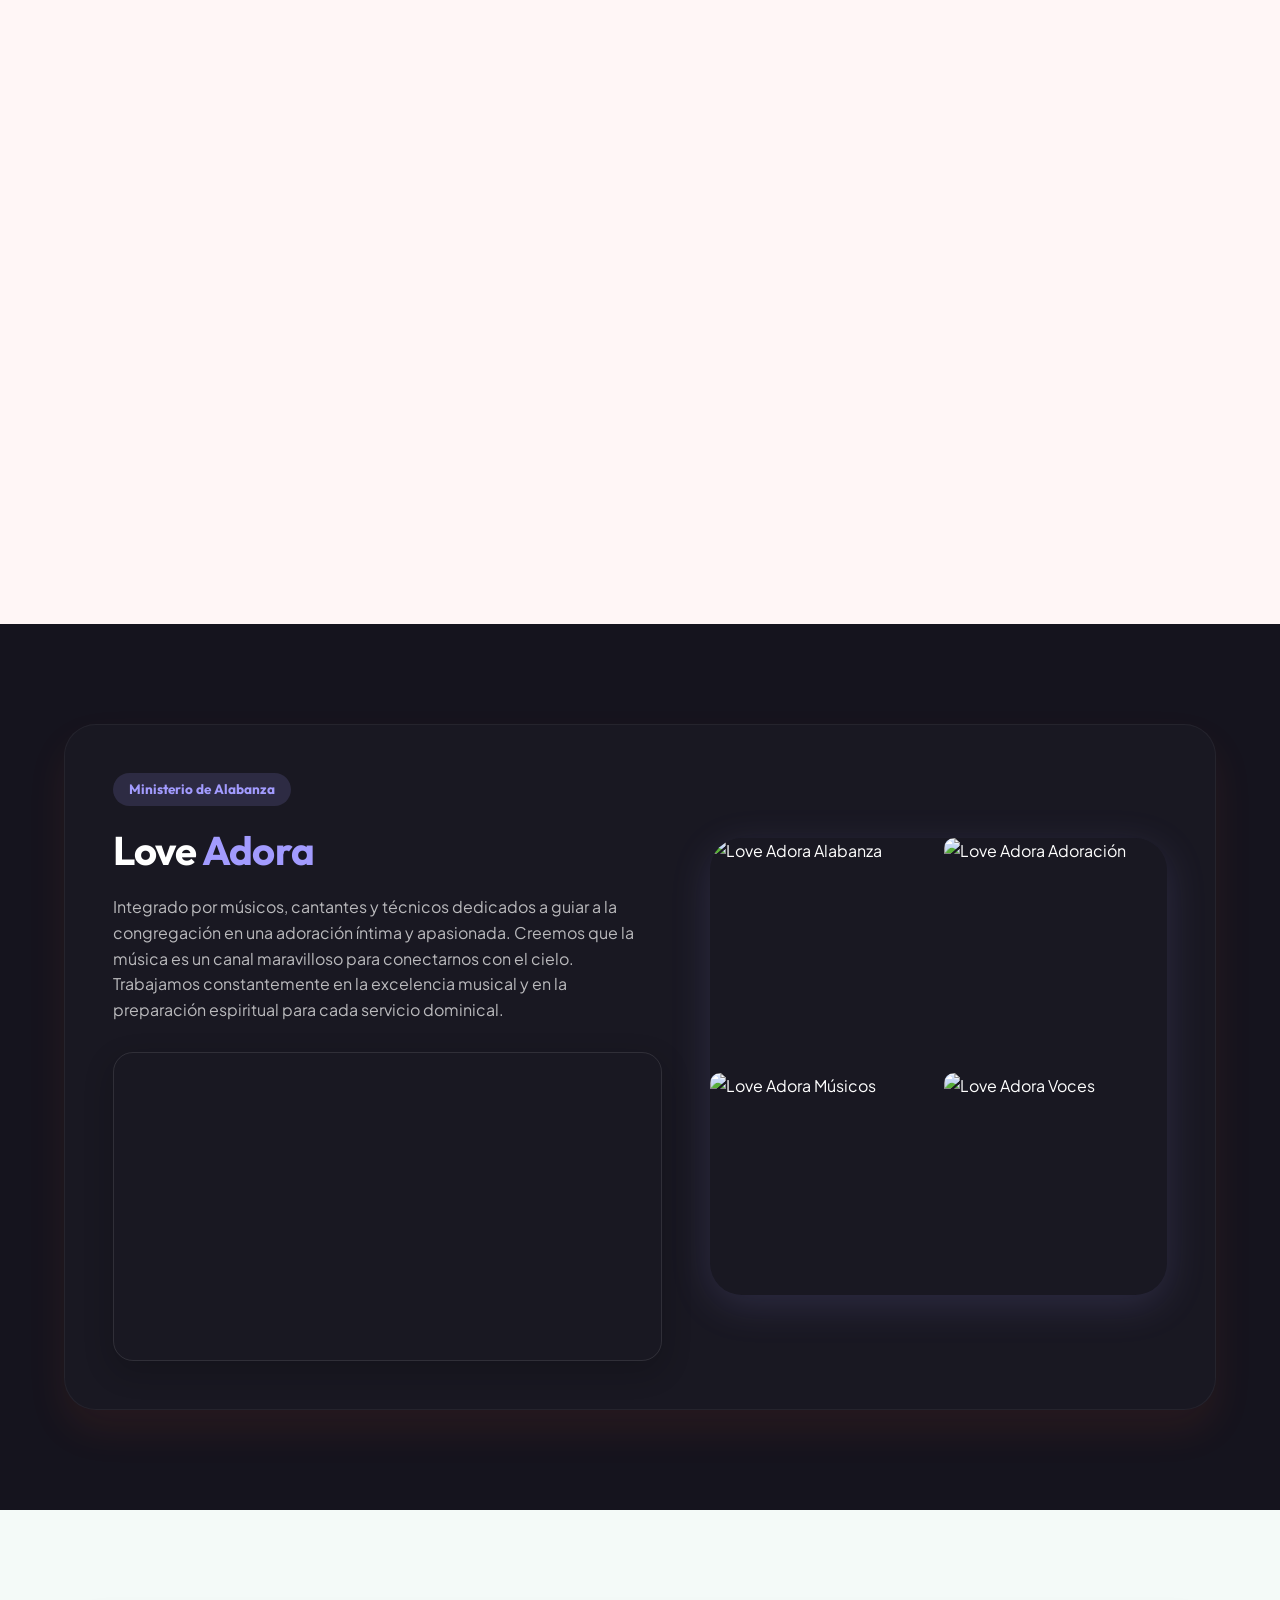
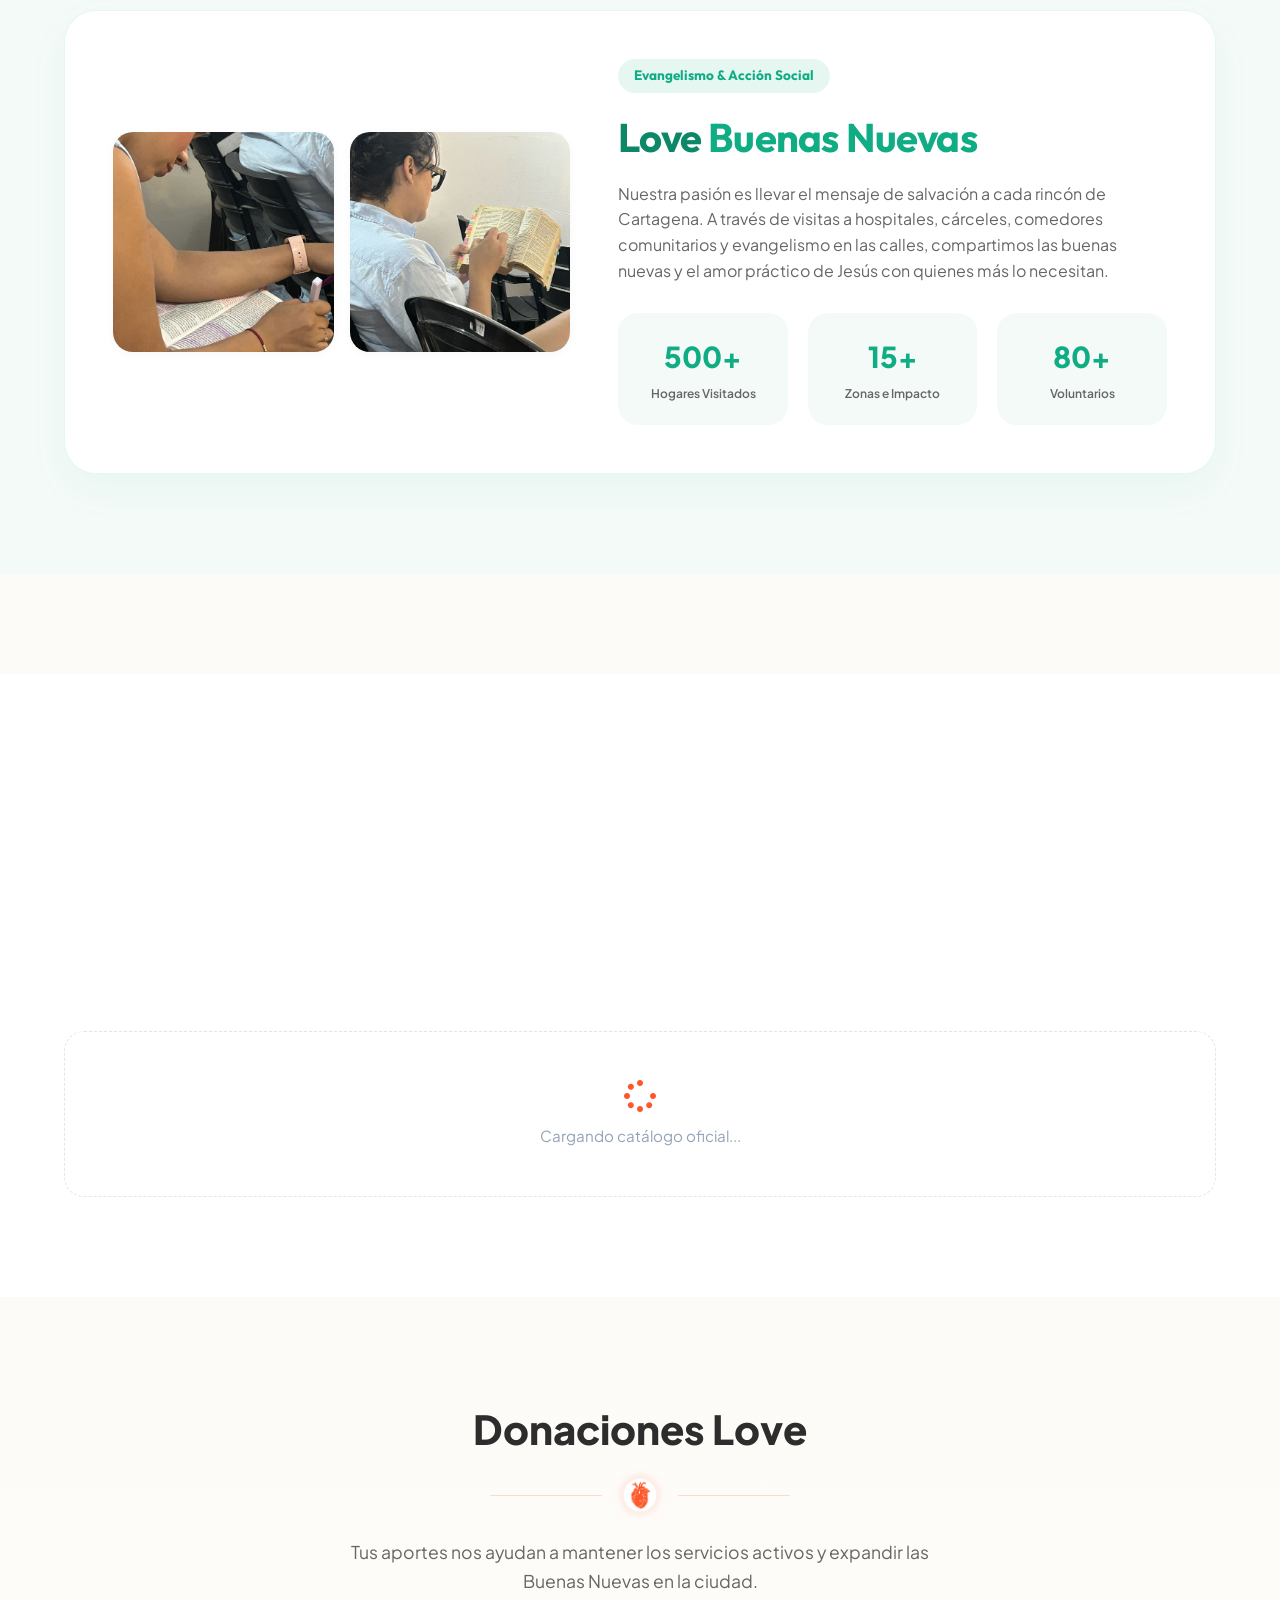
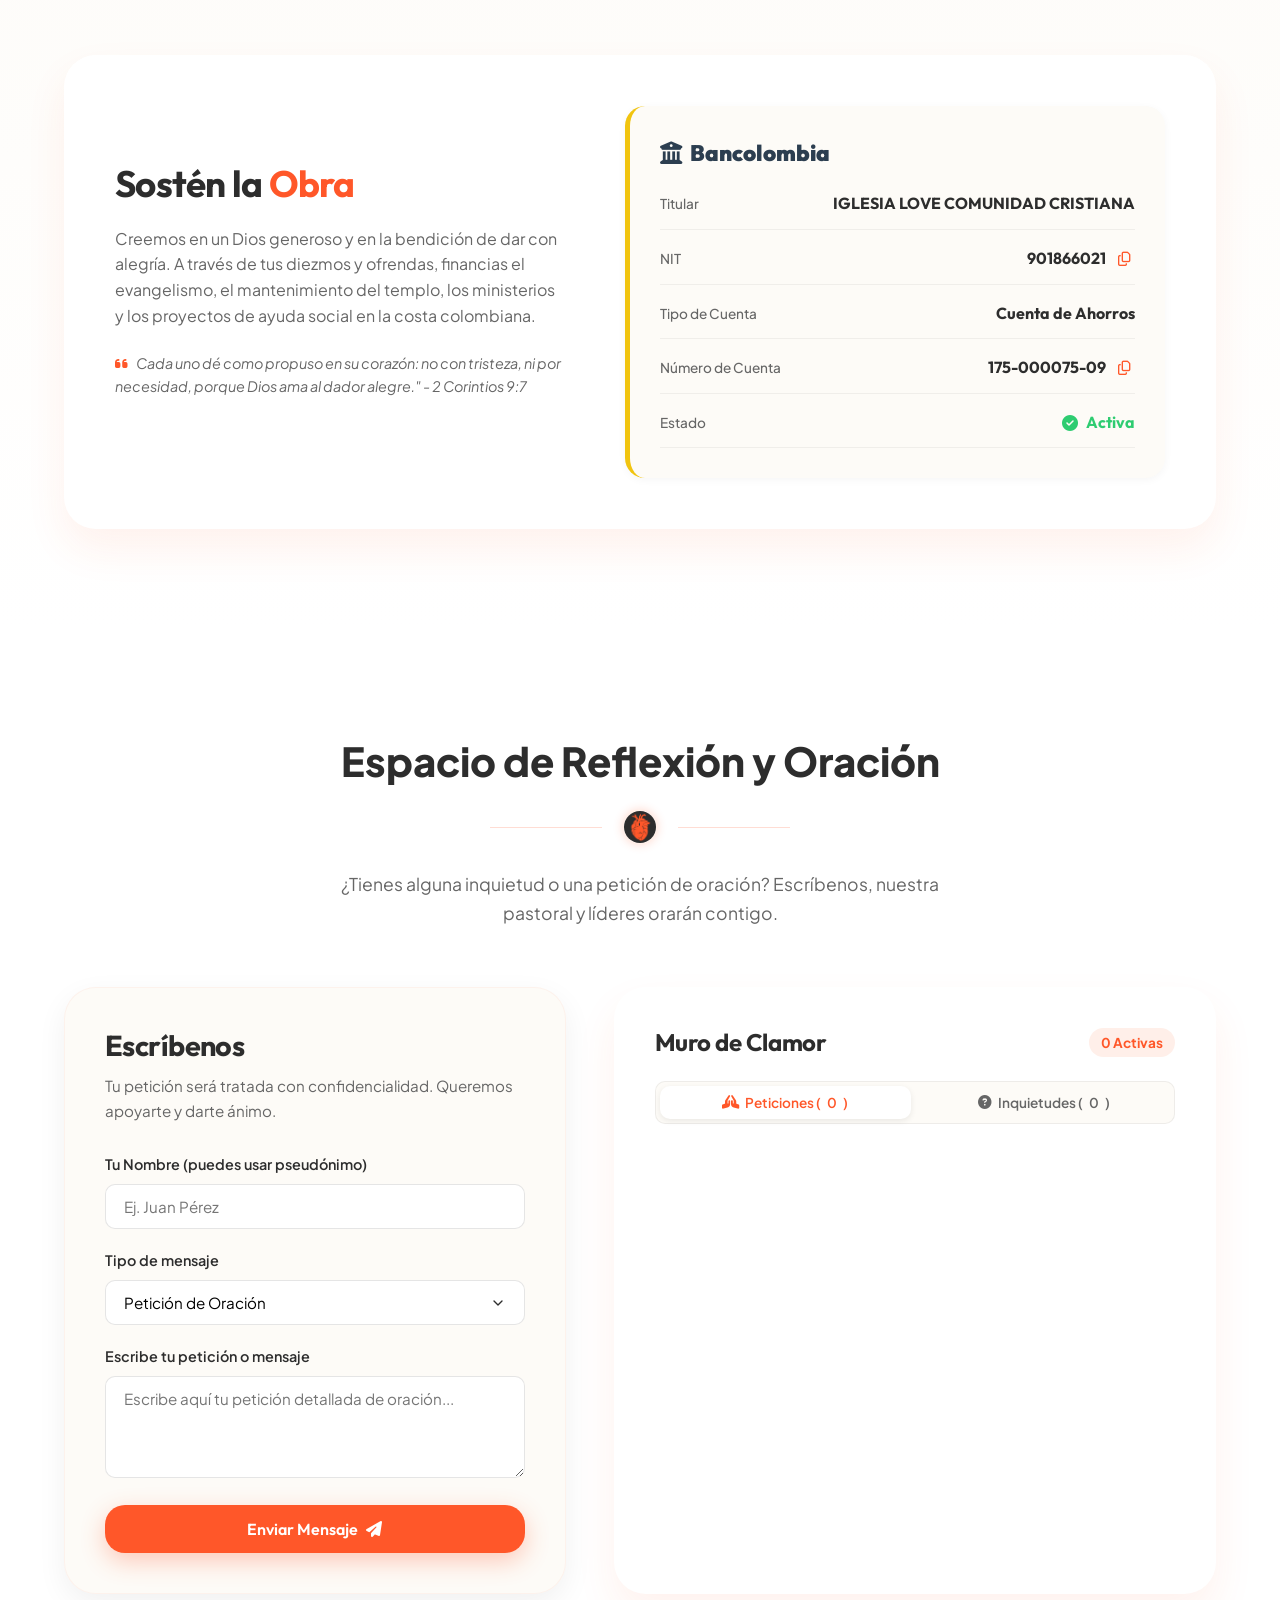
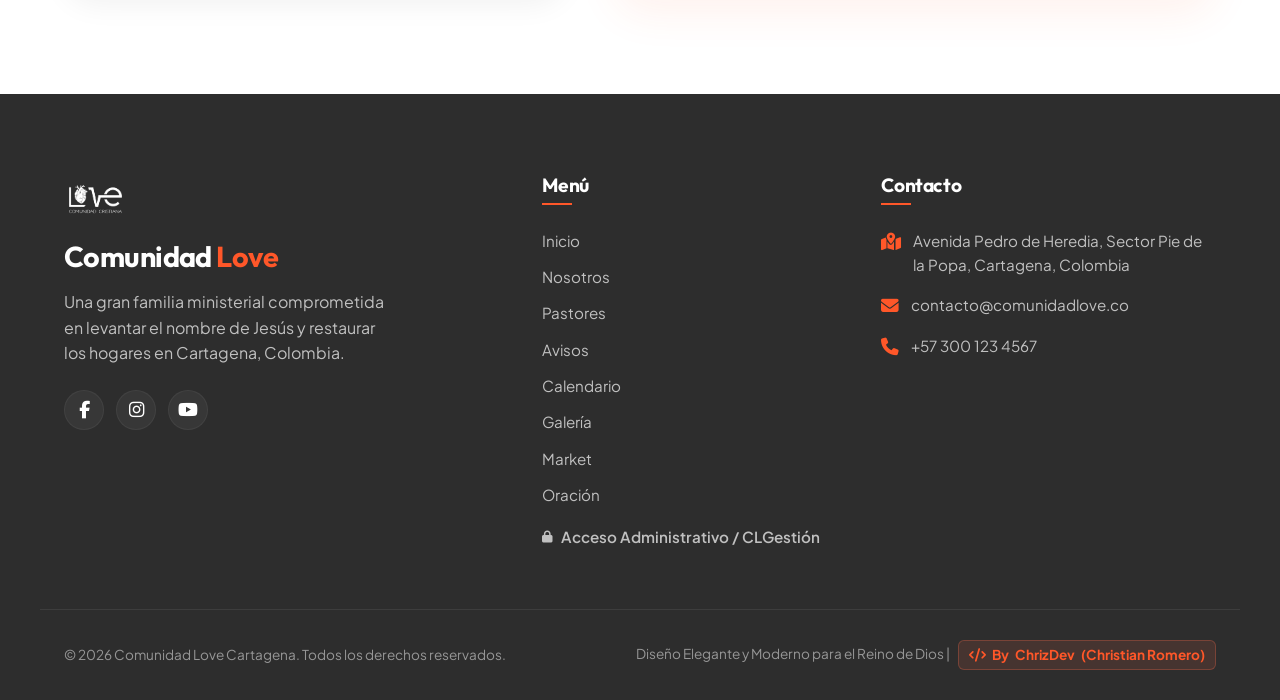
==== commit 43886d5d: "feat: dinamismo de calendario, cumpleanos, consola dev superadmin, hard reset seguro y PWA offline" ====
--- a/ComunidadLoveWeb/index.html
+++ b/ComunidadLoveWeb/index.html
@@ -7,8 +7,11 @@
   <meta name="keywords" content="iglesia cristiana Cartagena, Comunidad Love, pastores Cartagena, peticiones de oracion, actividades niños, grupo de alabanza Cartagena, fe, amor">
   <title>Comunidad Love | Cartagena - Un lugar para amar y ser amado</title>
   
-  <!-- Favicon -->
+  <!-- Favicon & PWA Manifest -->
   <link rel="icon" type="image/png" href="./favicon.png">
+  <link rel="manifest" href="./manifest.json">
+  <meta name="theme-color" content="#ff6b4a">
+  <link rel="apple-touch-icon" href="./favicon.png">
   
   <!-- CSS Stylesheet -->
   <link rel="stylesheet" href="./style.css">
@@ -248,6 +251,7 @@
        ========================================================================== -->
   <section id="calendario" class="section calendar-section">
     <div class="container">
+      <div id="birthday-celebration-container"></div>
       <div class="section-title reveal">Calendario de Actividades</div>
       <div class="heart-divider reveal reveal-delay-1">
         <img src="./Assets/Perfil-IG.jpg" alt="Corazón Comunidad Love">
--- a/ComunidadLoveWeb/style.css
+++ b/ComunidadLoveWeb/style.css
@@ -956,6 +956,74 @@
 .calendar-day.selected {
   background: var(--primary);
   color: var(--light);
+}
+
+.calendar-day.has-birthday {
+  position: relative;
+}
+
+.calendar-bday-badge {
+  position: absolute;
+  top: 1px;
+  right: 2px;
+  font-size: 0.72rem;
+  line-height: 1;
+  pointer-events: none;
+  filter: drop-shadow(0 1px 2px rgba(0,0,0,0.18));
+  animation: bdayWiggle 2.5s infinite ease-in-out;
+}
+
+@keyframes bdayWiggle {
+  0%, 100% { transform: rotate(0deg) scale(1); }
+  25% { transform: rotate(-8deg) scale(1.1); }
+  75% { transform: rotate(8deg) scale(1.1); }
+}
+
+/* Banner animado de felicitación de cumpleaños en vivo */
+.cl-birthday-banner {
+  background: linear-gradient(135deg, #ff6b4a 0%, #ff8e53 50%, #ffa07a 100%);
+  color: #ffffff;
+  border-radius: 16px;
+  padding: 16px 24px;
+  margin-bottom: 28px;
+  box-shadow: 0 10px 25px -5px rgba(255, 107, 74, 0.35);
+  animation: bannerGlow 3s infinite alternate;
+}
+
+@keyframes bannerGlow {
+  0% { box-shadow: 0 6px 18px rgba(255, 107, 74, 0.3); transform: translateY(0); }
+  100% { box-shadow: 0 12px 28px rgba(255, 107, 74, 0.55); transform: translateY(-2px); }
+}
+
+.cl-birthday-banner-inner {
+  display: flex;
+  align-items: center;
+  justify-content: center;
+  gap: 16px;
+  text-align: center;
+}
+
+.cl-bday-sparkle {
+  font-size: 2rem;
+  animation: sparkleRotate 2s infinite ease-in-out;
+}
+
+@keyframes sparkleRotate {
+  0%, 100% { transform: scale(1) rotate(0deg); }
+  50% { transform: scale(1.25) rotate(15deg); }
+}
+
+.cl-bday-text strong {
+  display: block;
+  font-size: 1.15rem;
+  font-weight: 800;
+  letter-spacing: 0.02em;
+  margin-bottom: 2px;
+}
+
+.cl-bday-text span {
+  font-size: 0.95rem;
+  opacity: 0.95;
 }
 
 .calendar-event-details {
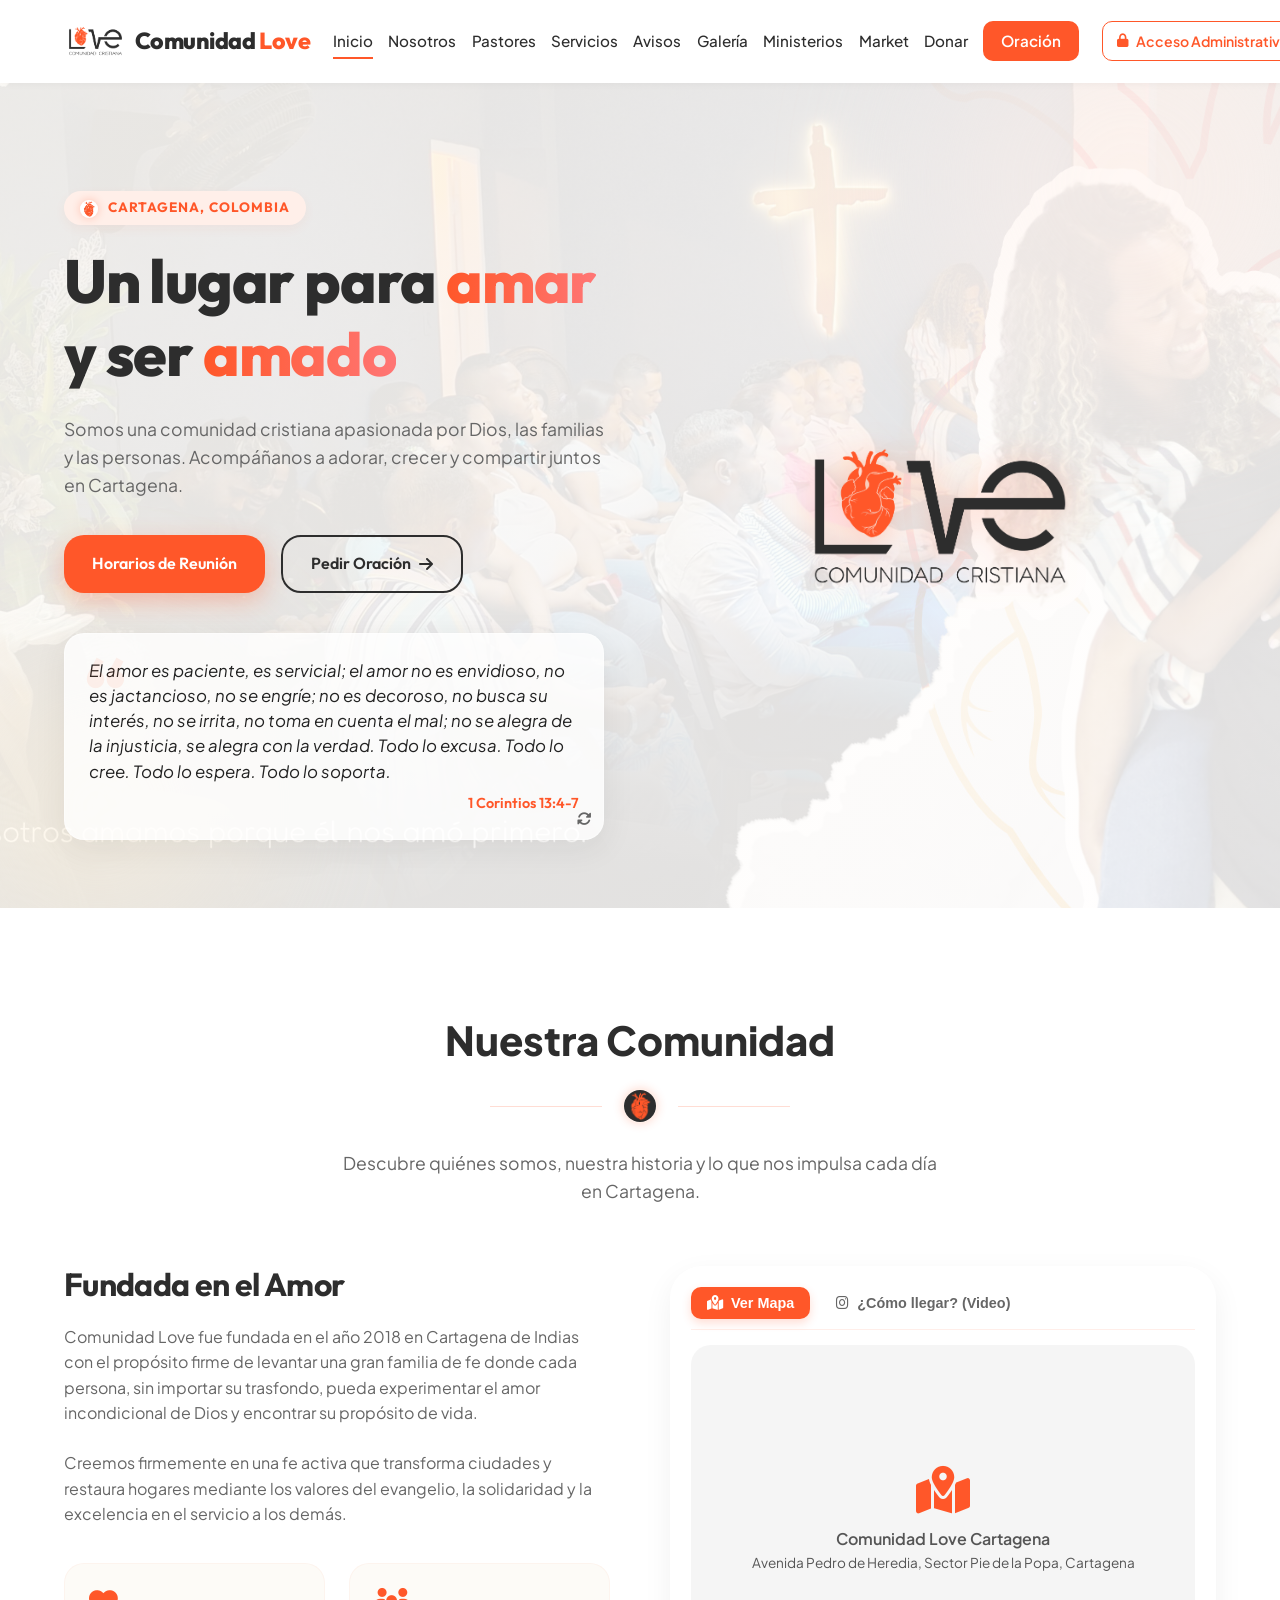
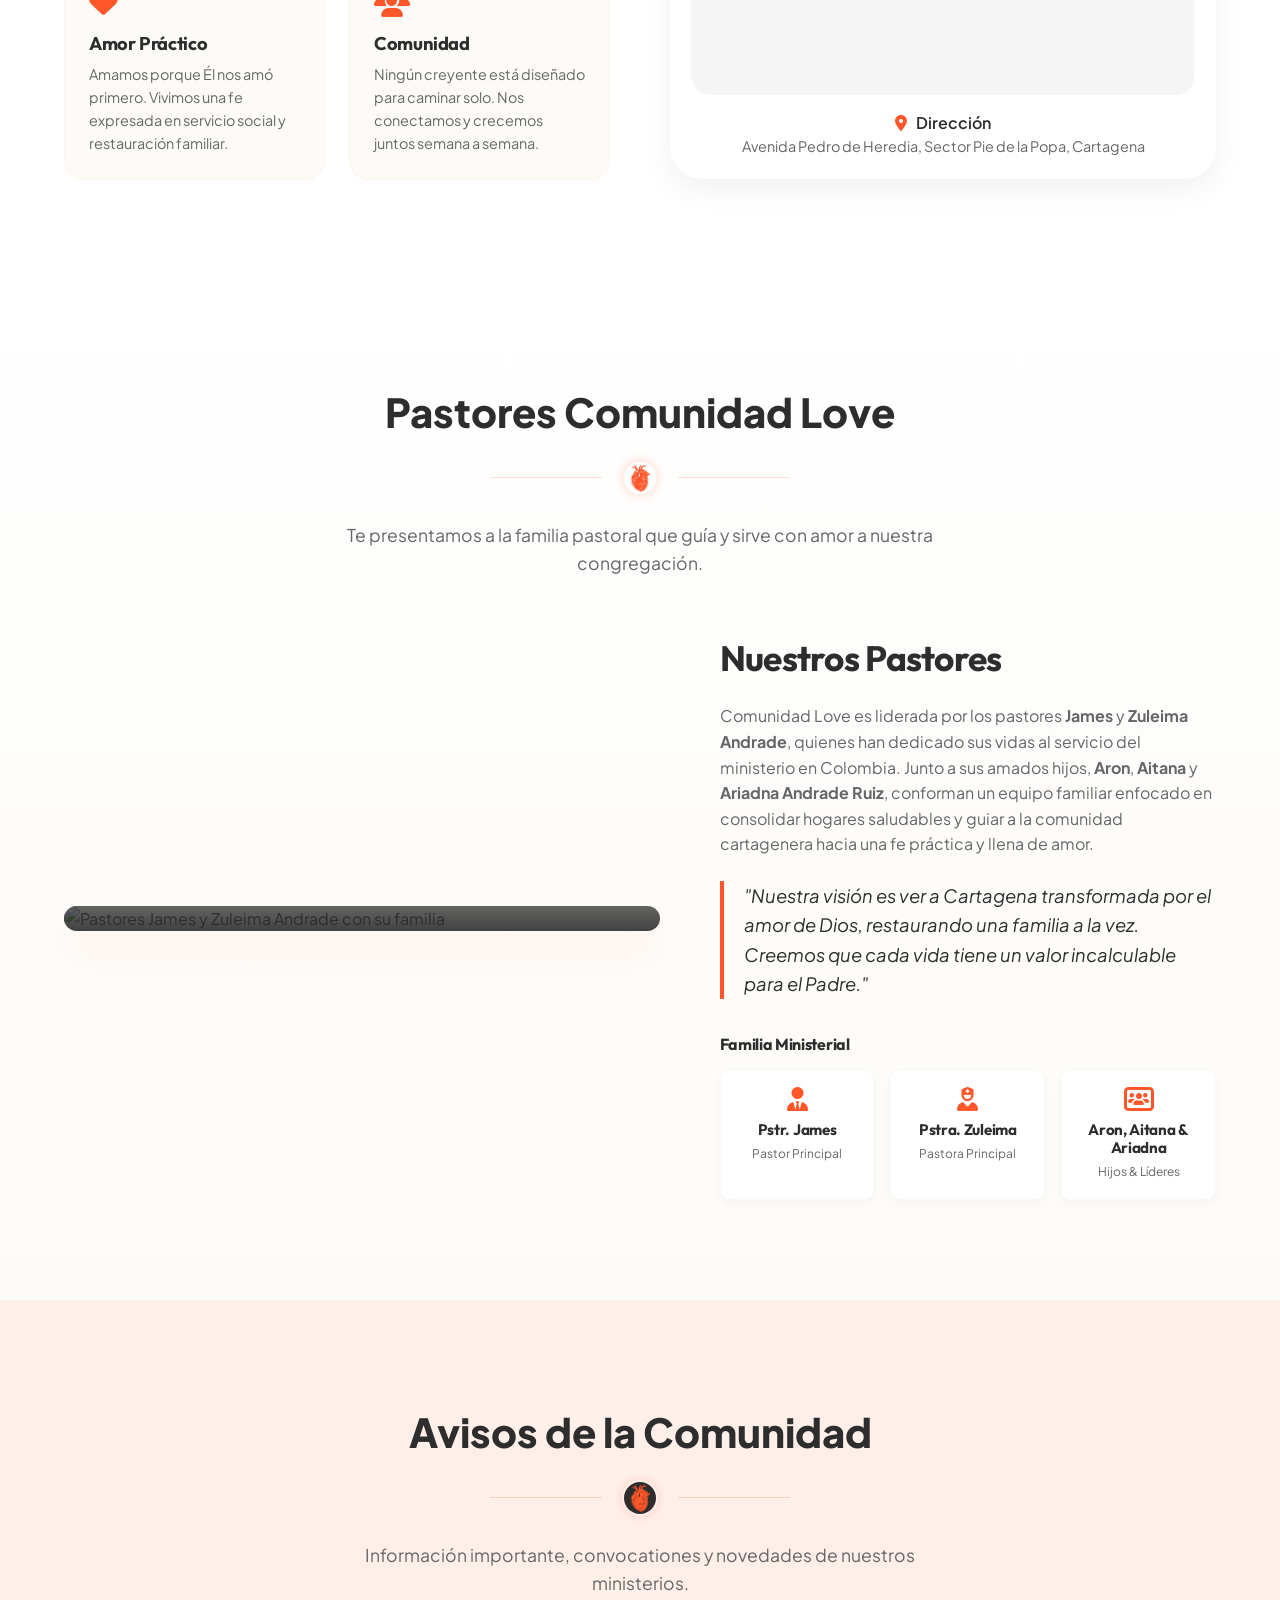
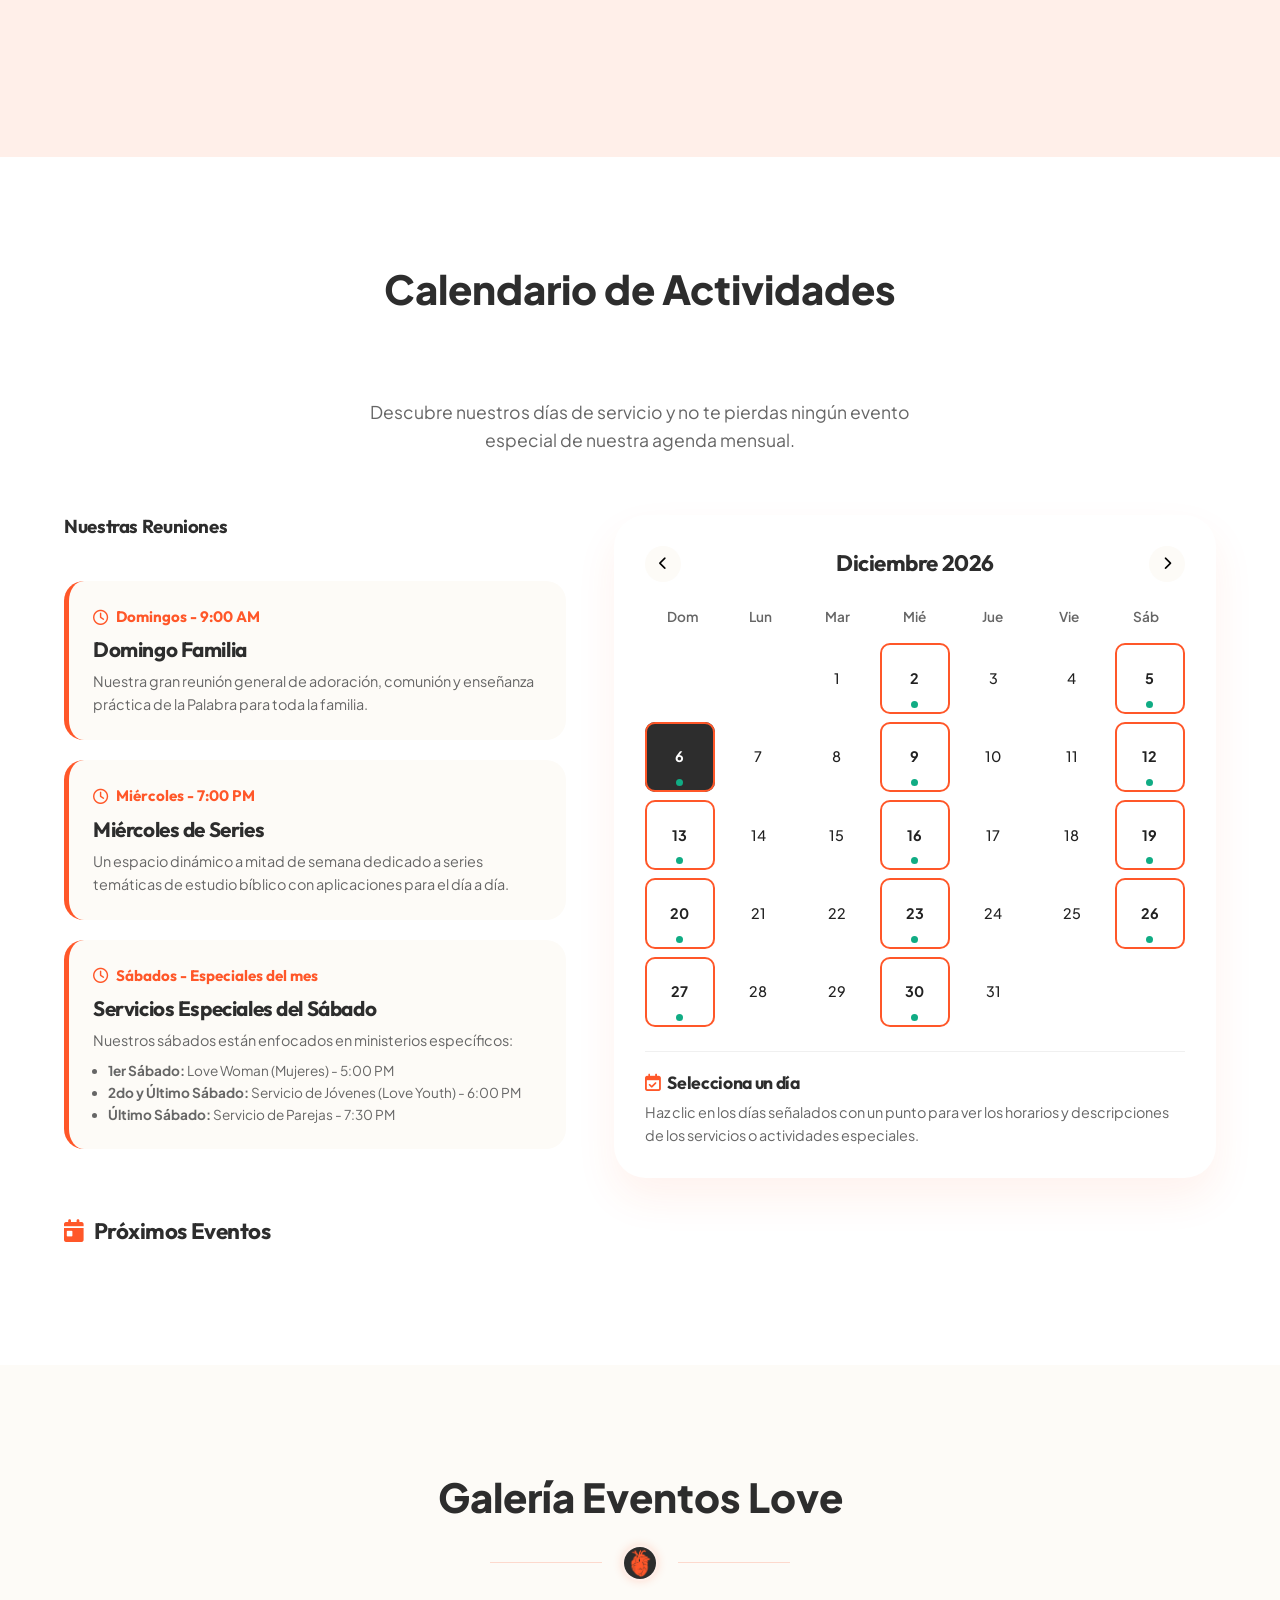
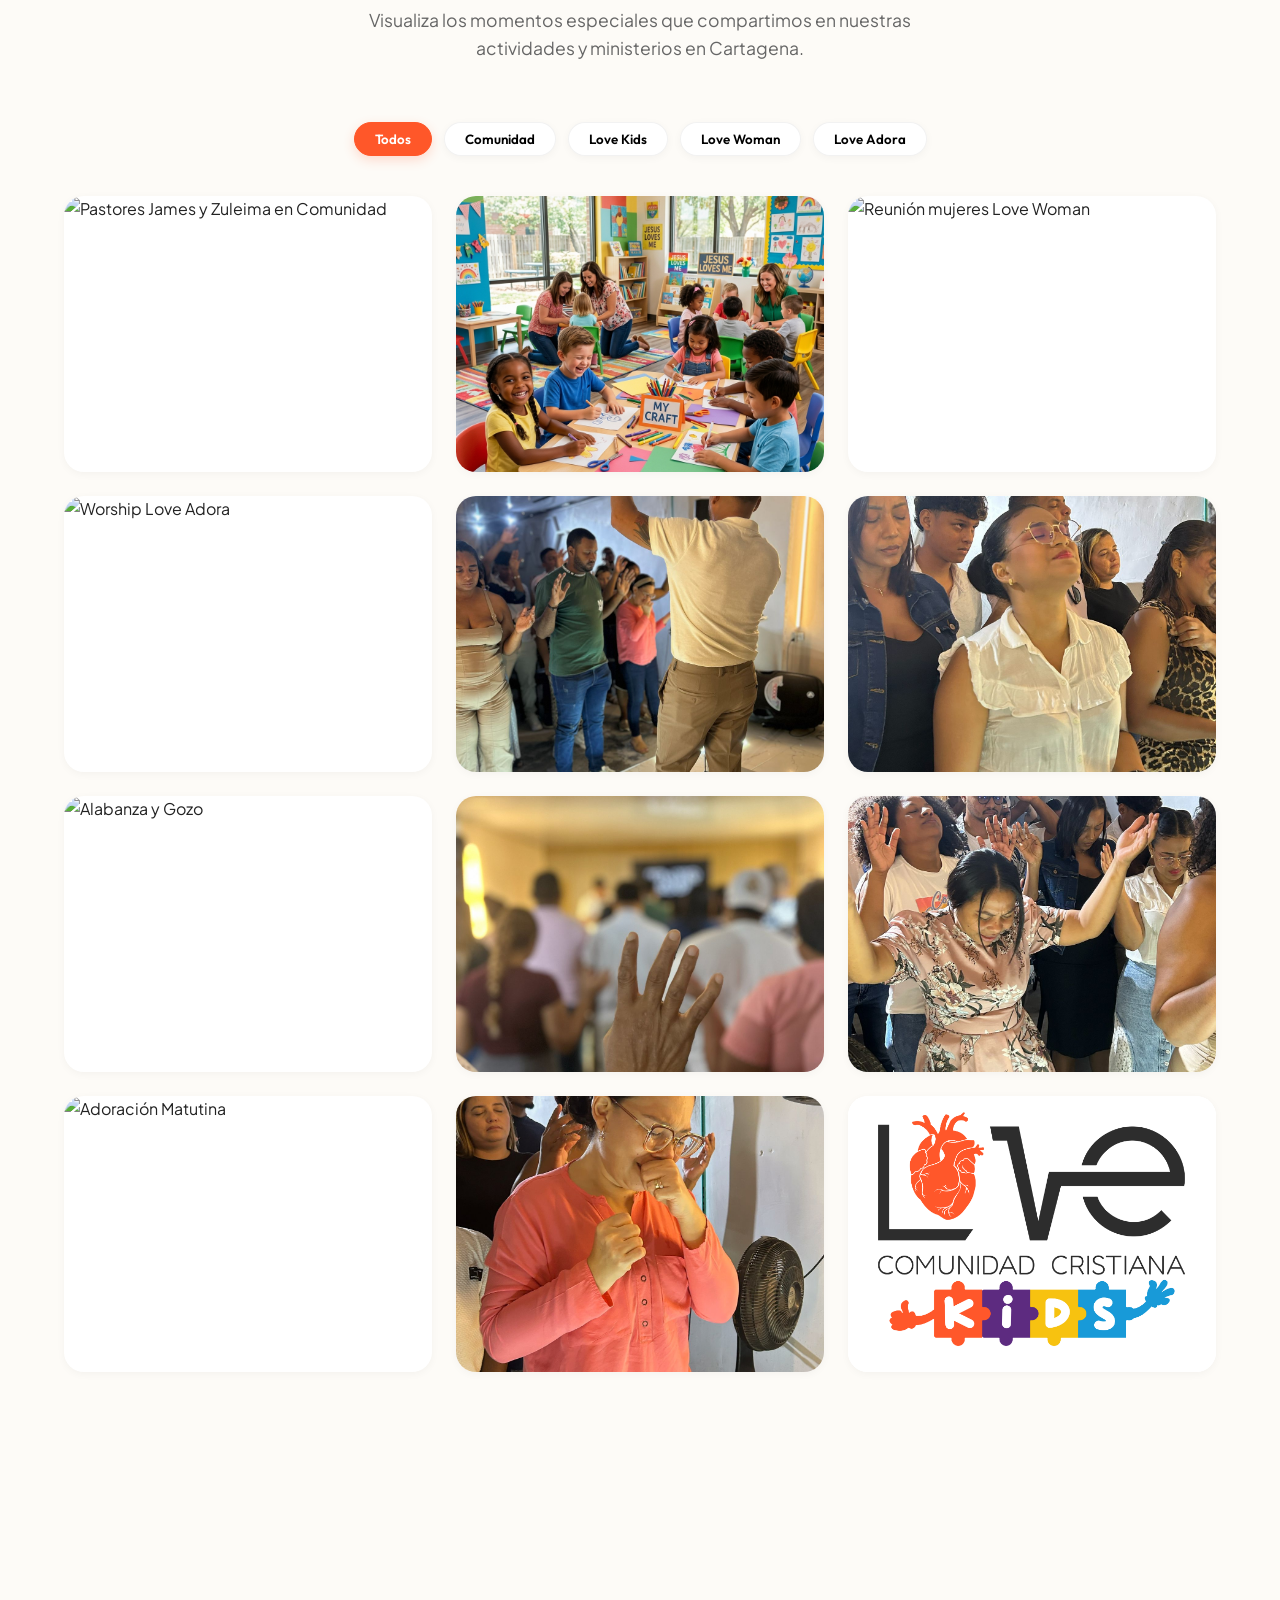
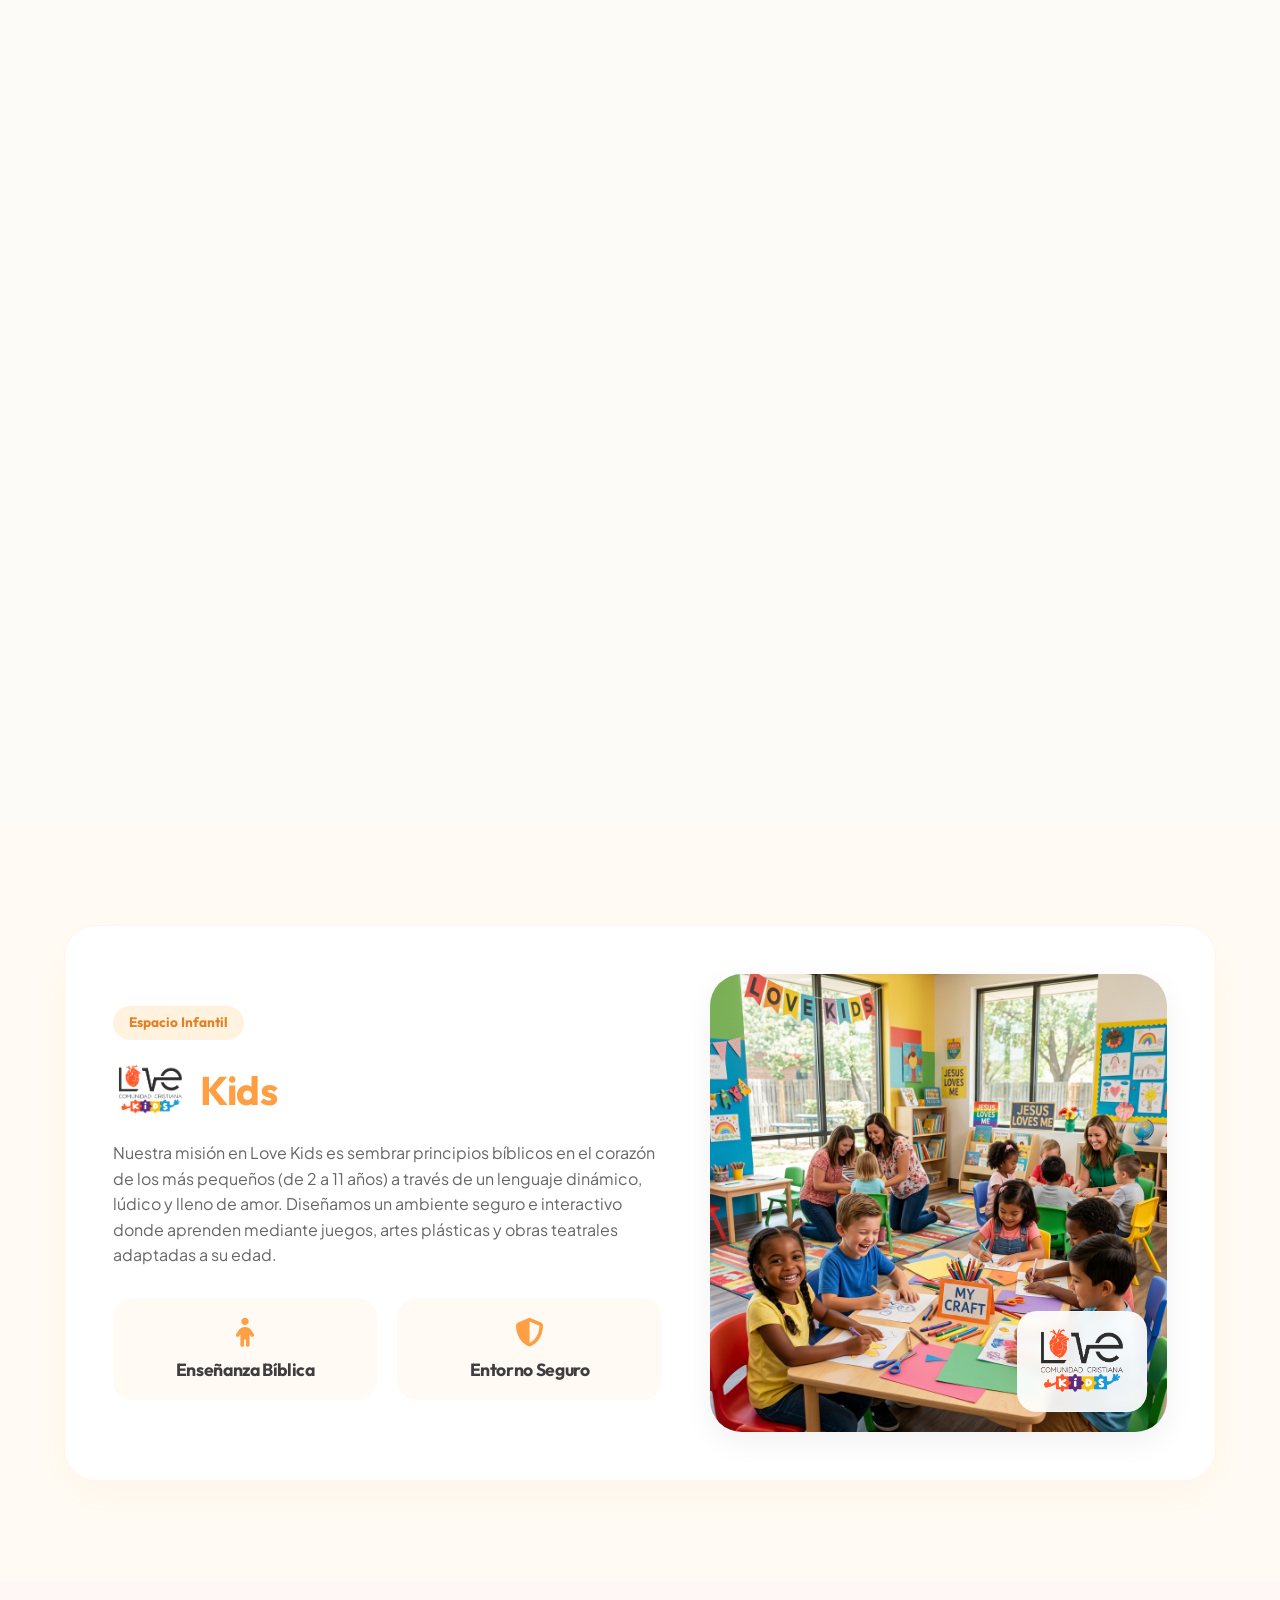
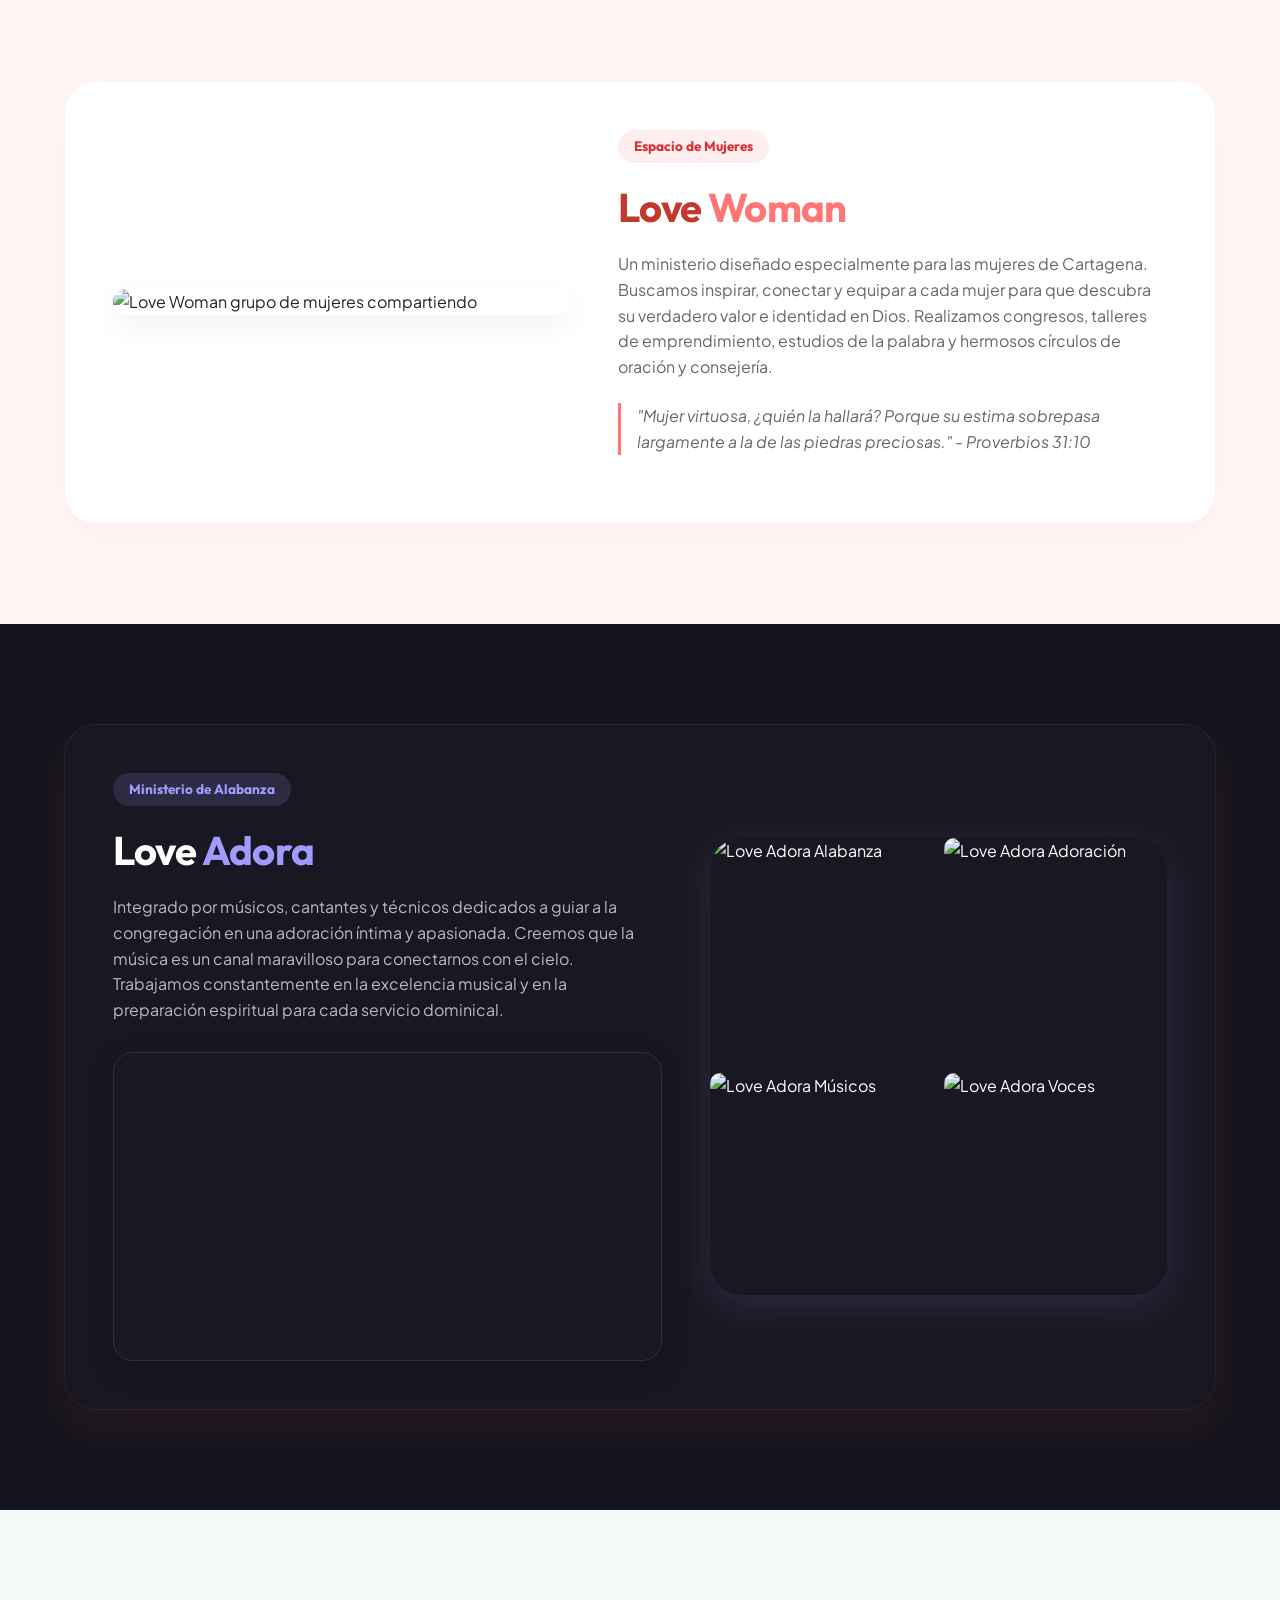
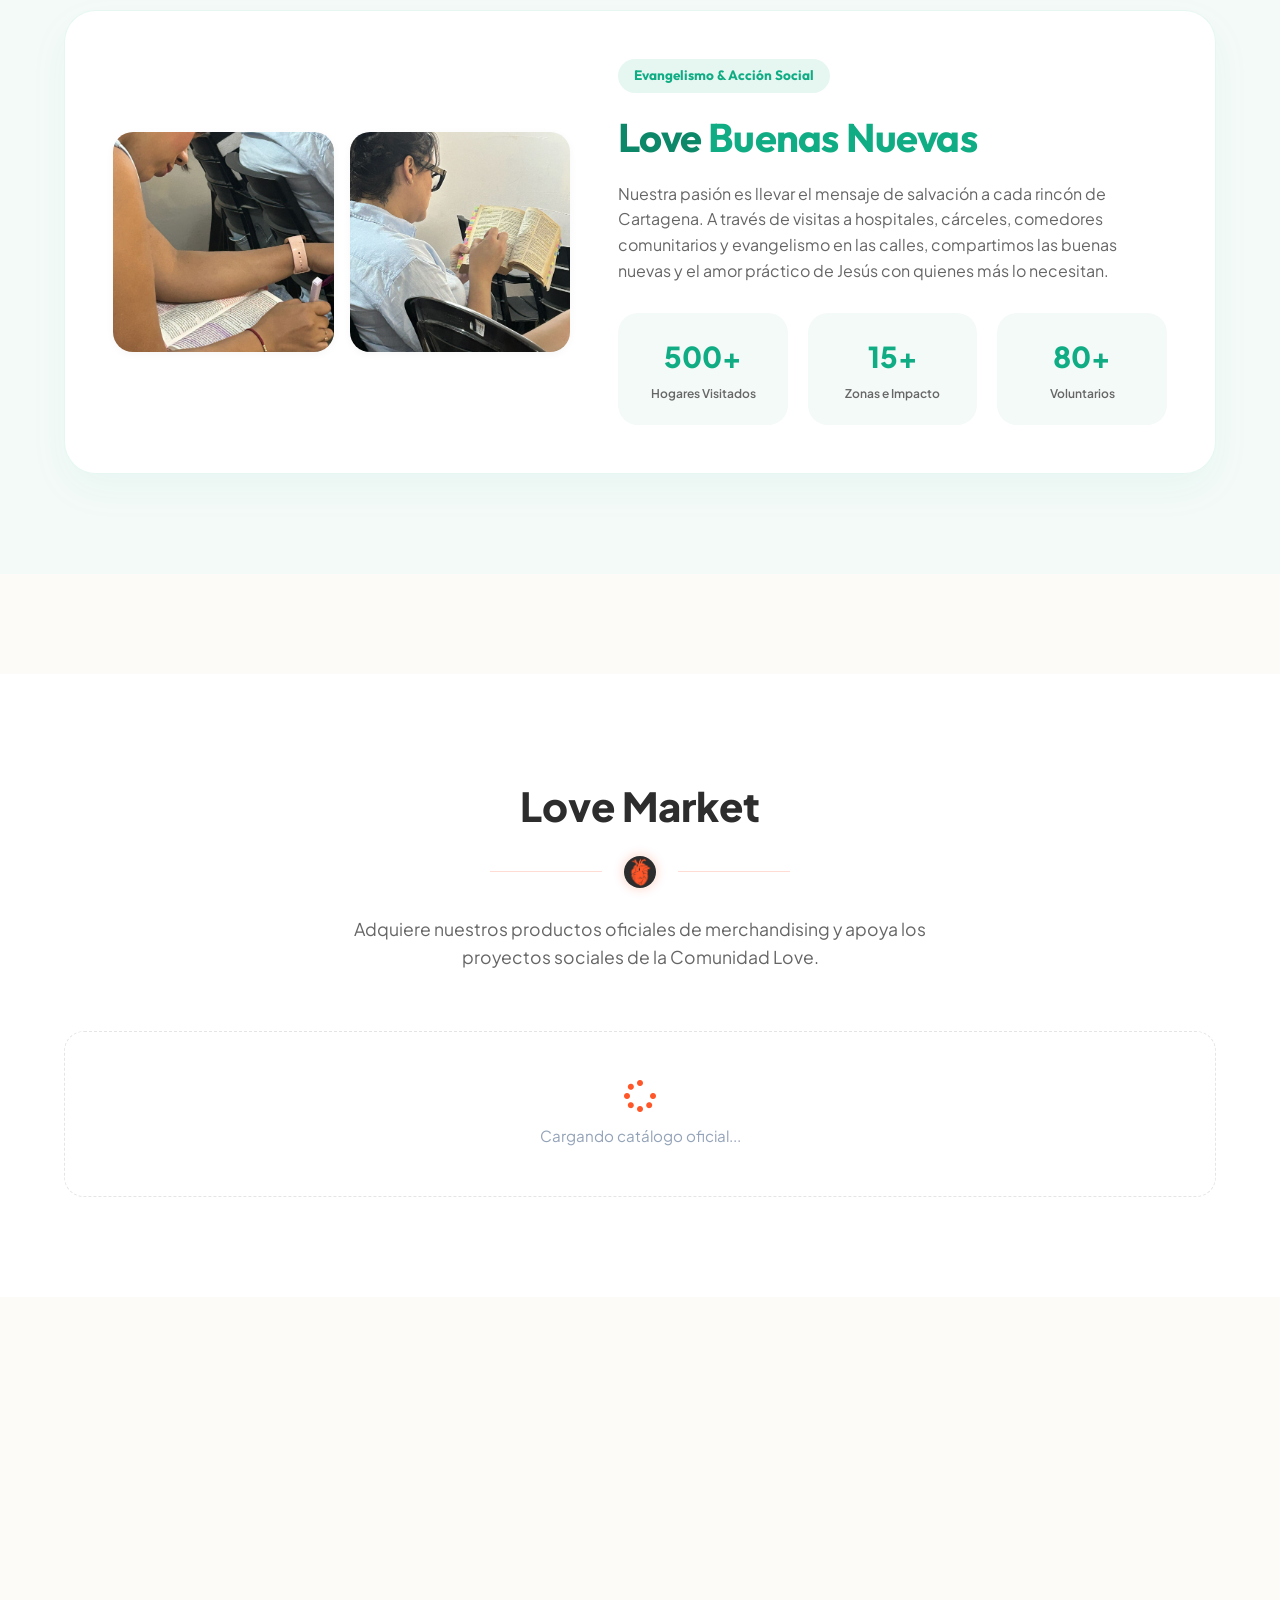
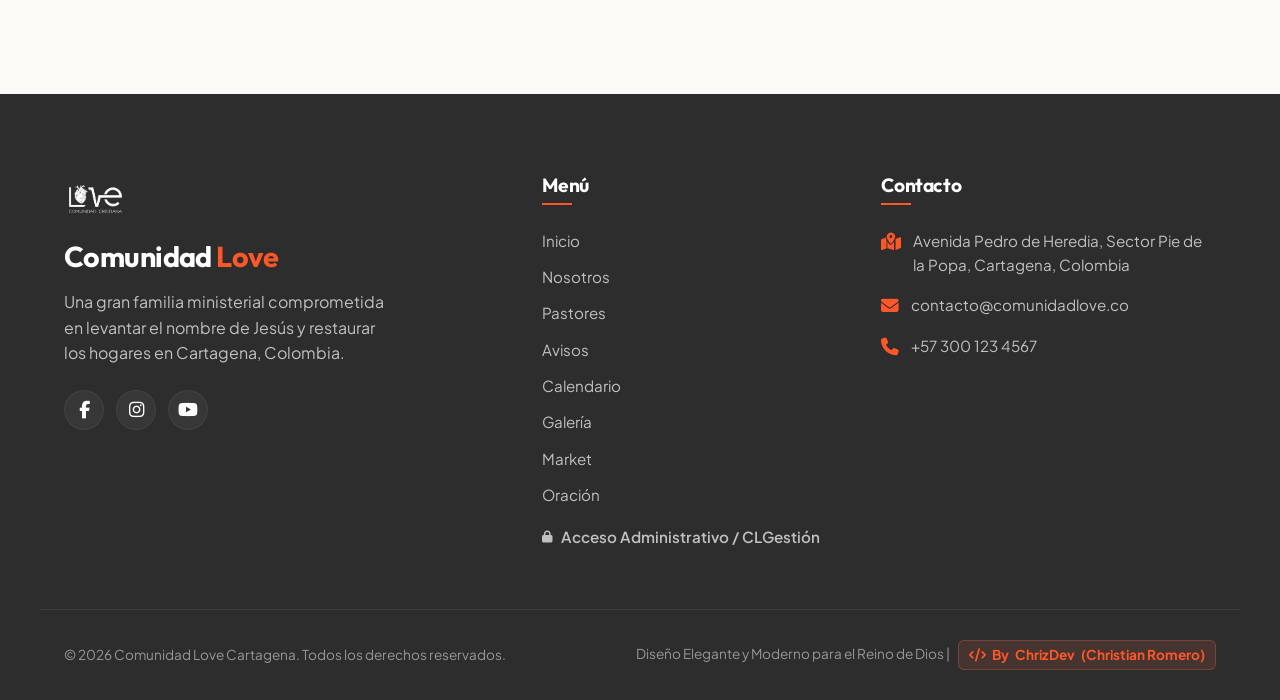
==== commit 117d7997: "feat: collage 4 fotos adora, titulos dinamicos ministerios, hard reset en consola y logs con diagnos" ====
--- a/ComunidadLoveWeb/index.html
+++ b/ComunidadLoveWeb/index.html
@@ -535,7 +535,7 @@
             </div>
           </div>
           
-          <div class="adora-media-container">
+          <div class="adora-media-container" id="adora-gallery">
             <img src="./Assets/Love adora/love adora (1).jpg" alt="Love Adora Alabanza">
             <img src="./Assets/Love adora/love adora (2).jpg" alt="Love Adora Adoración">
             <img src="./Assets/Love adora/love adora (3).jpg" alt="Love Adora Músicos">
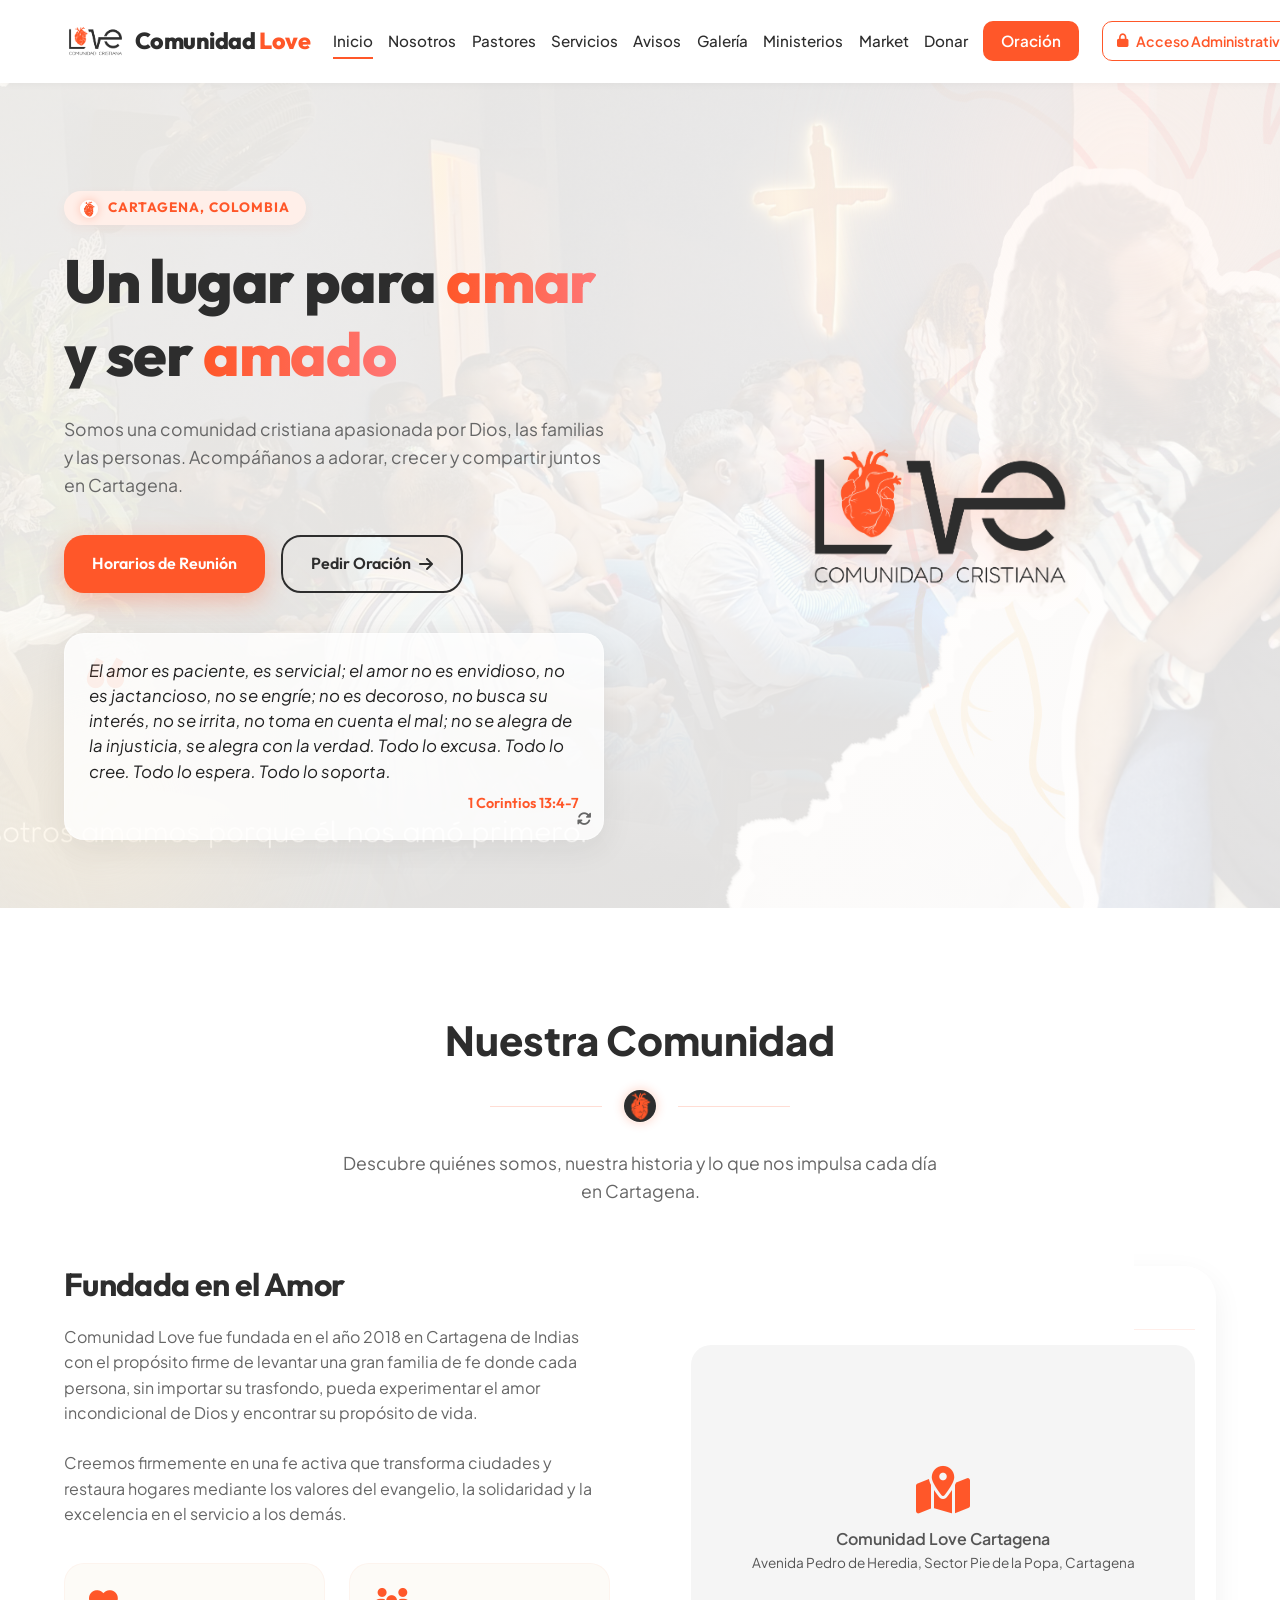
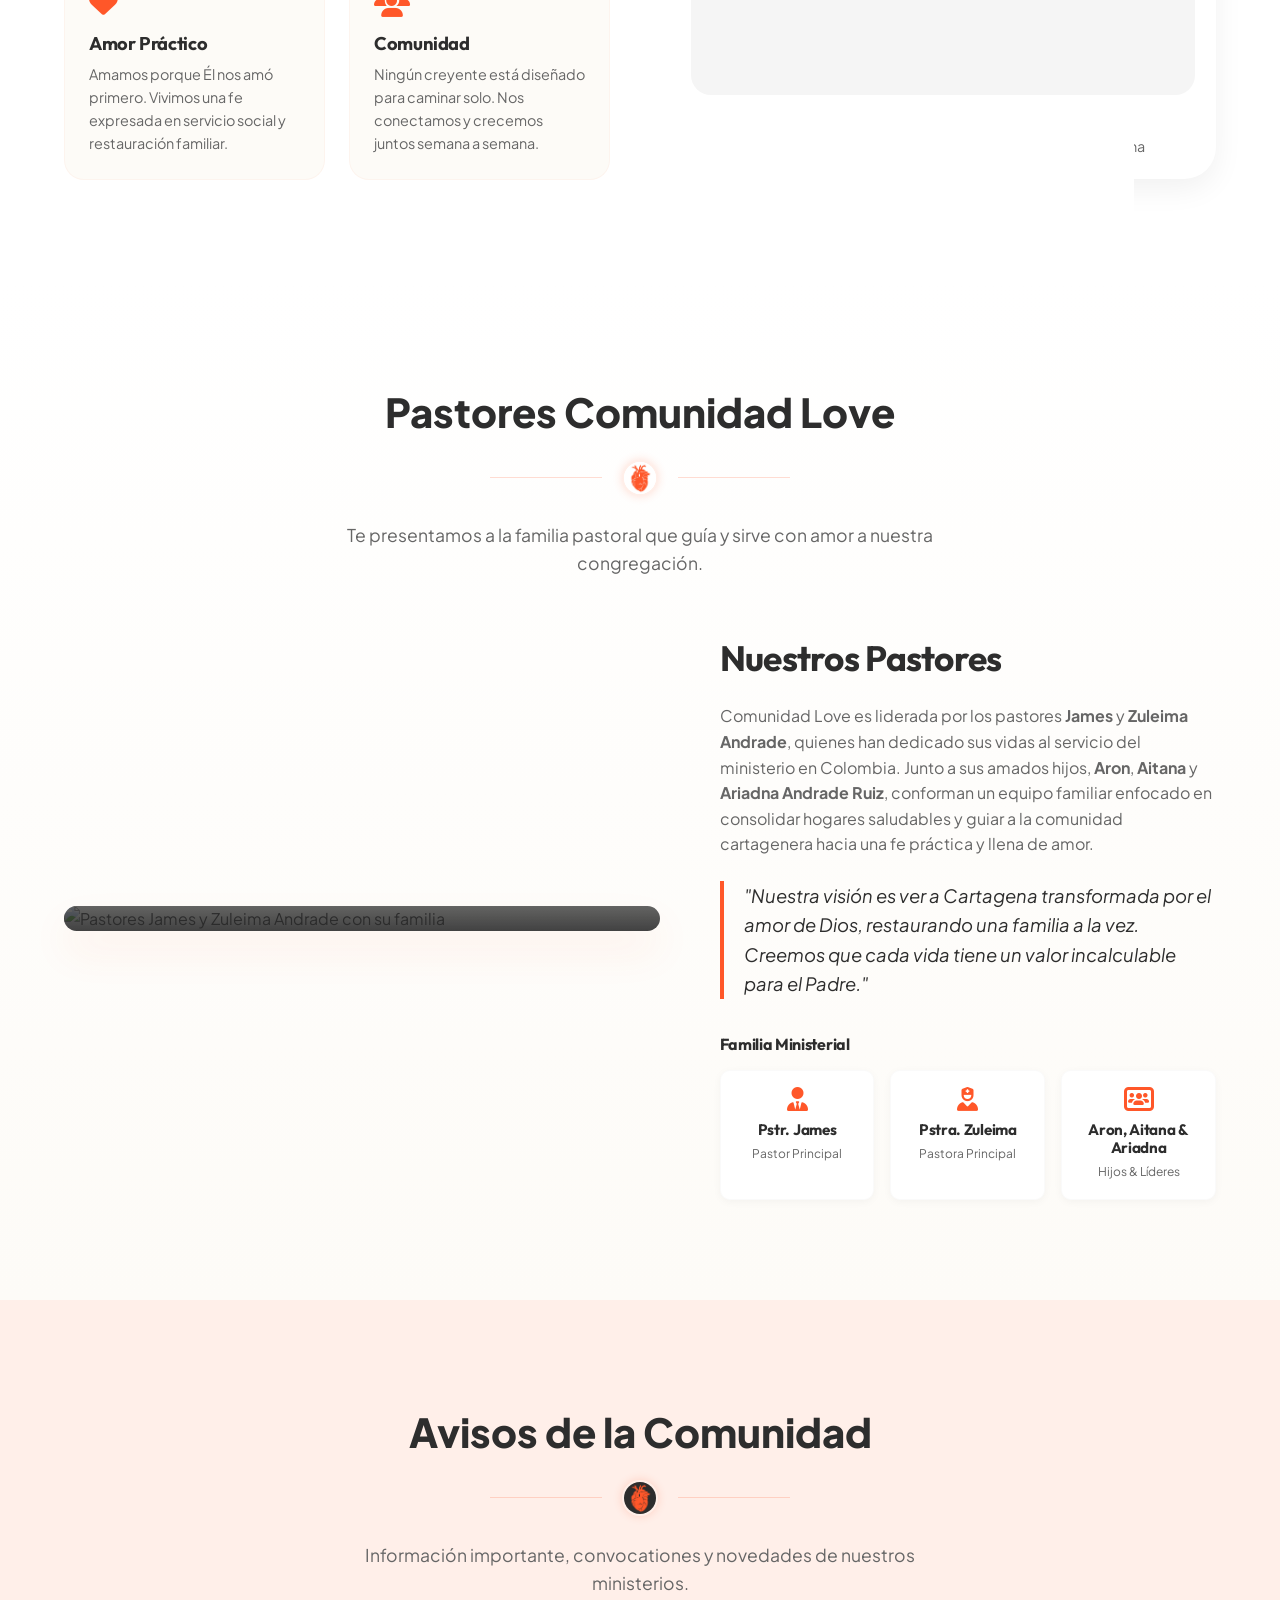
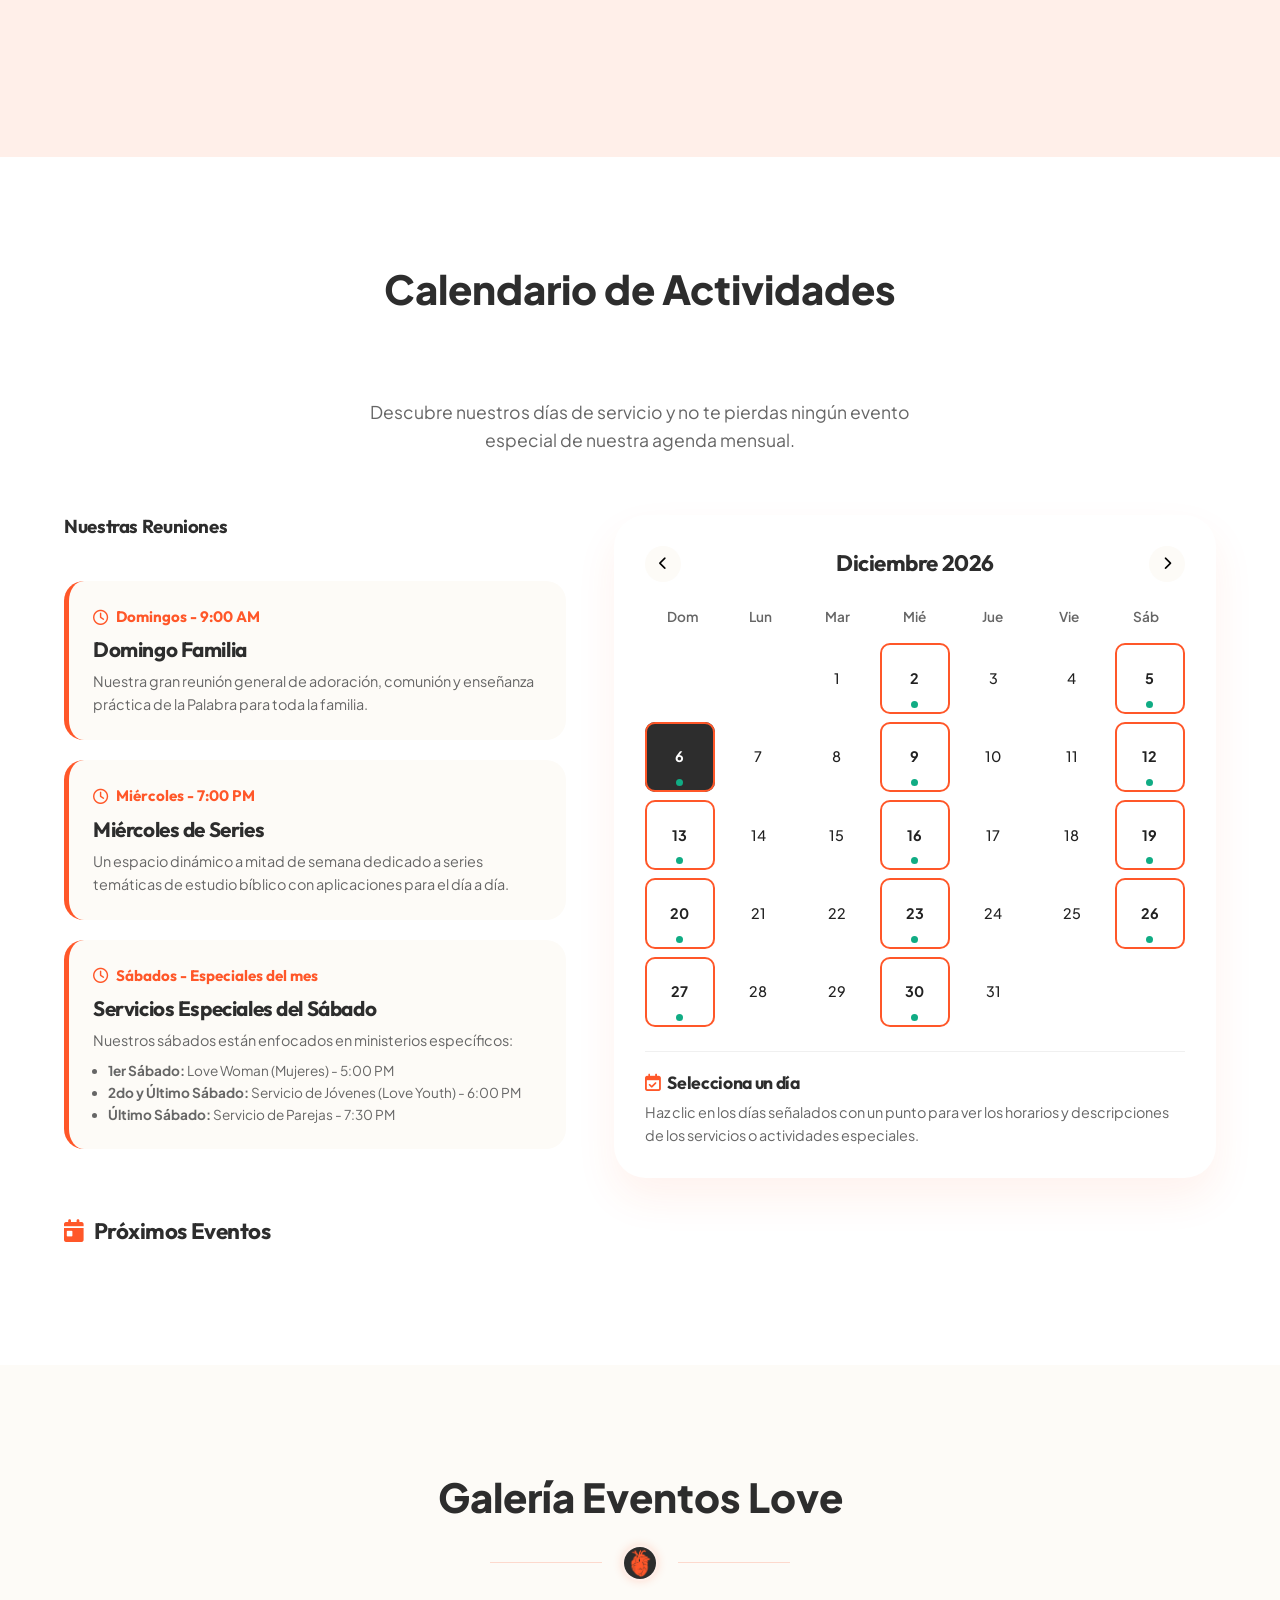
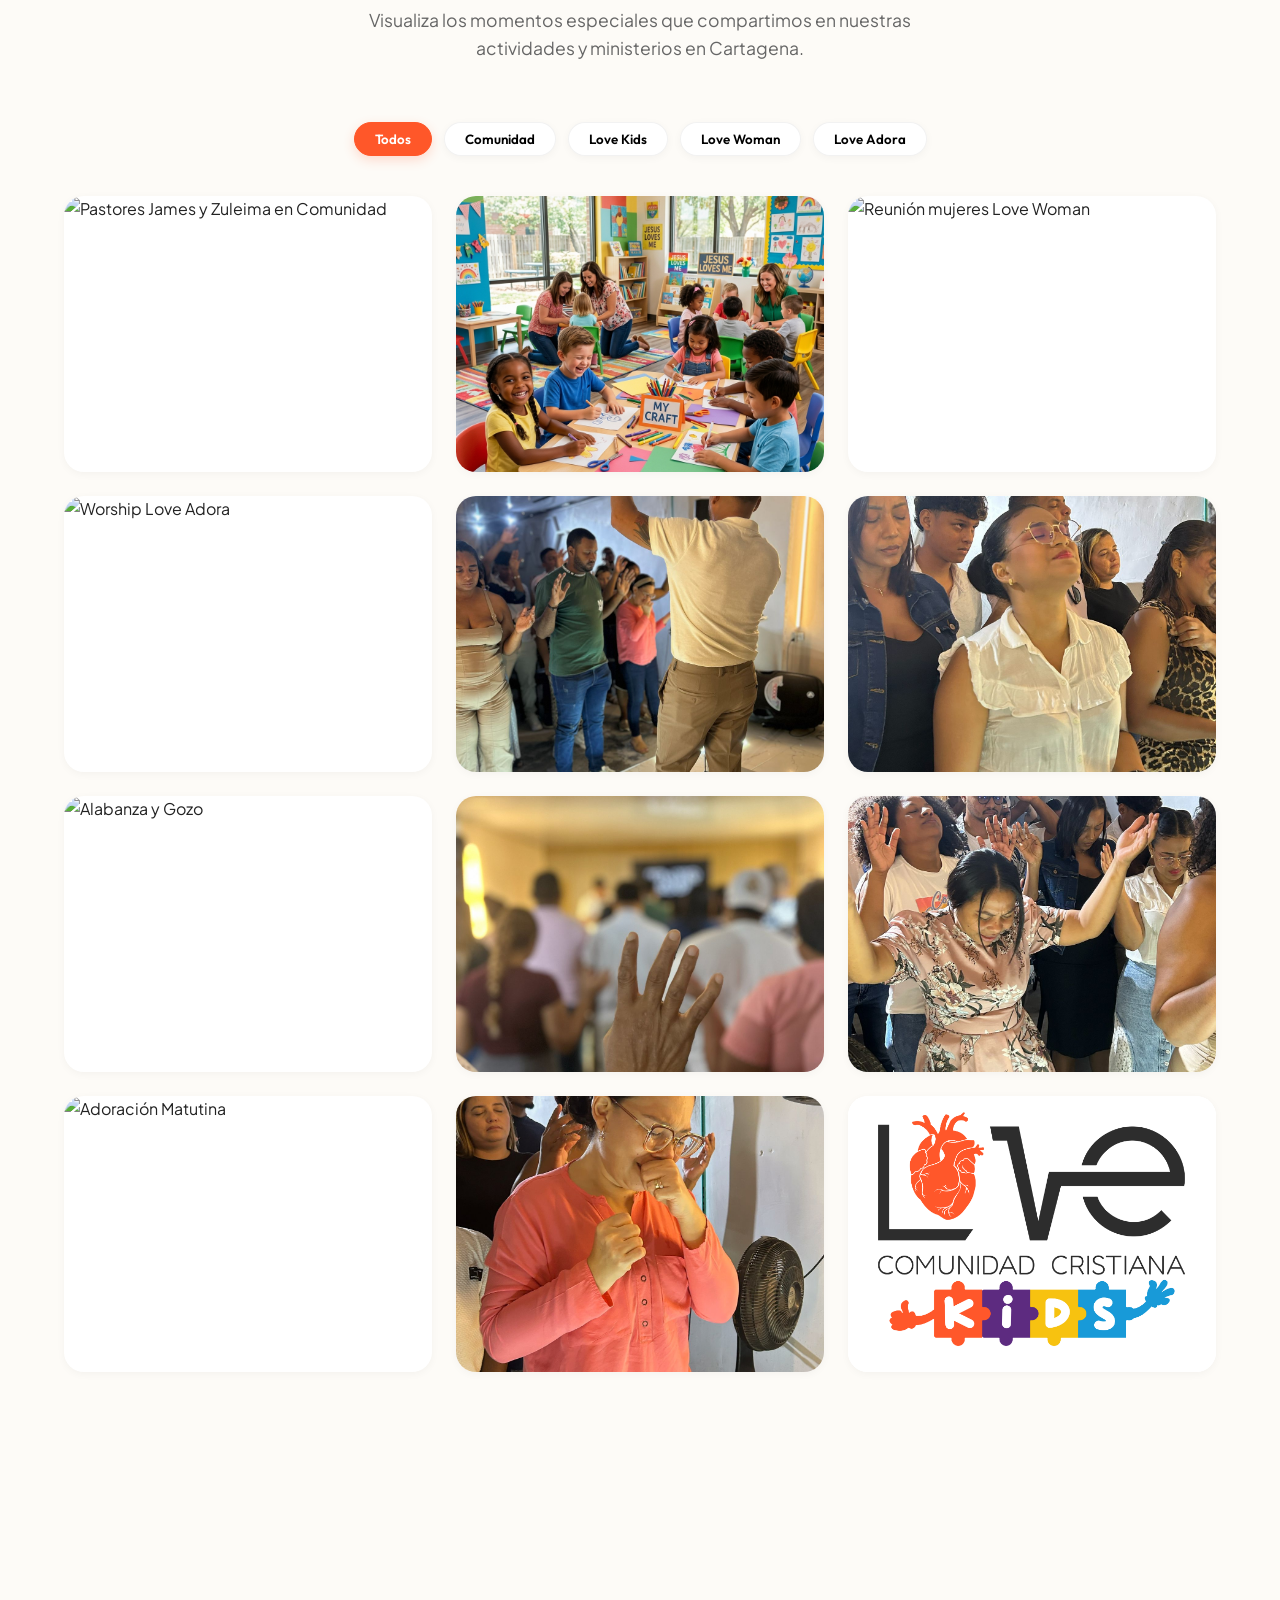
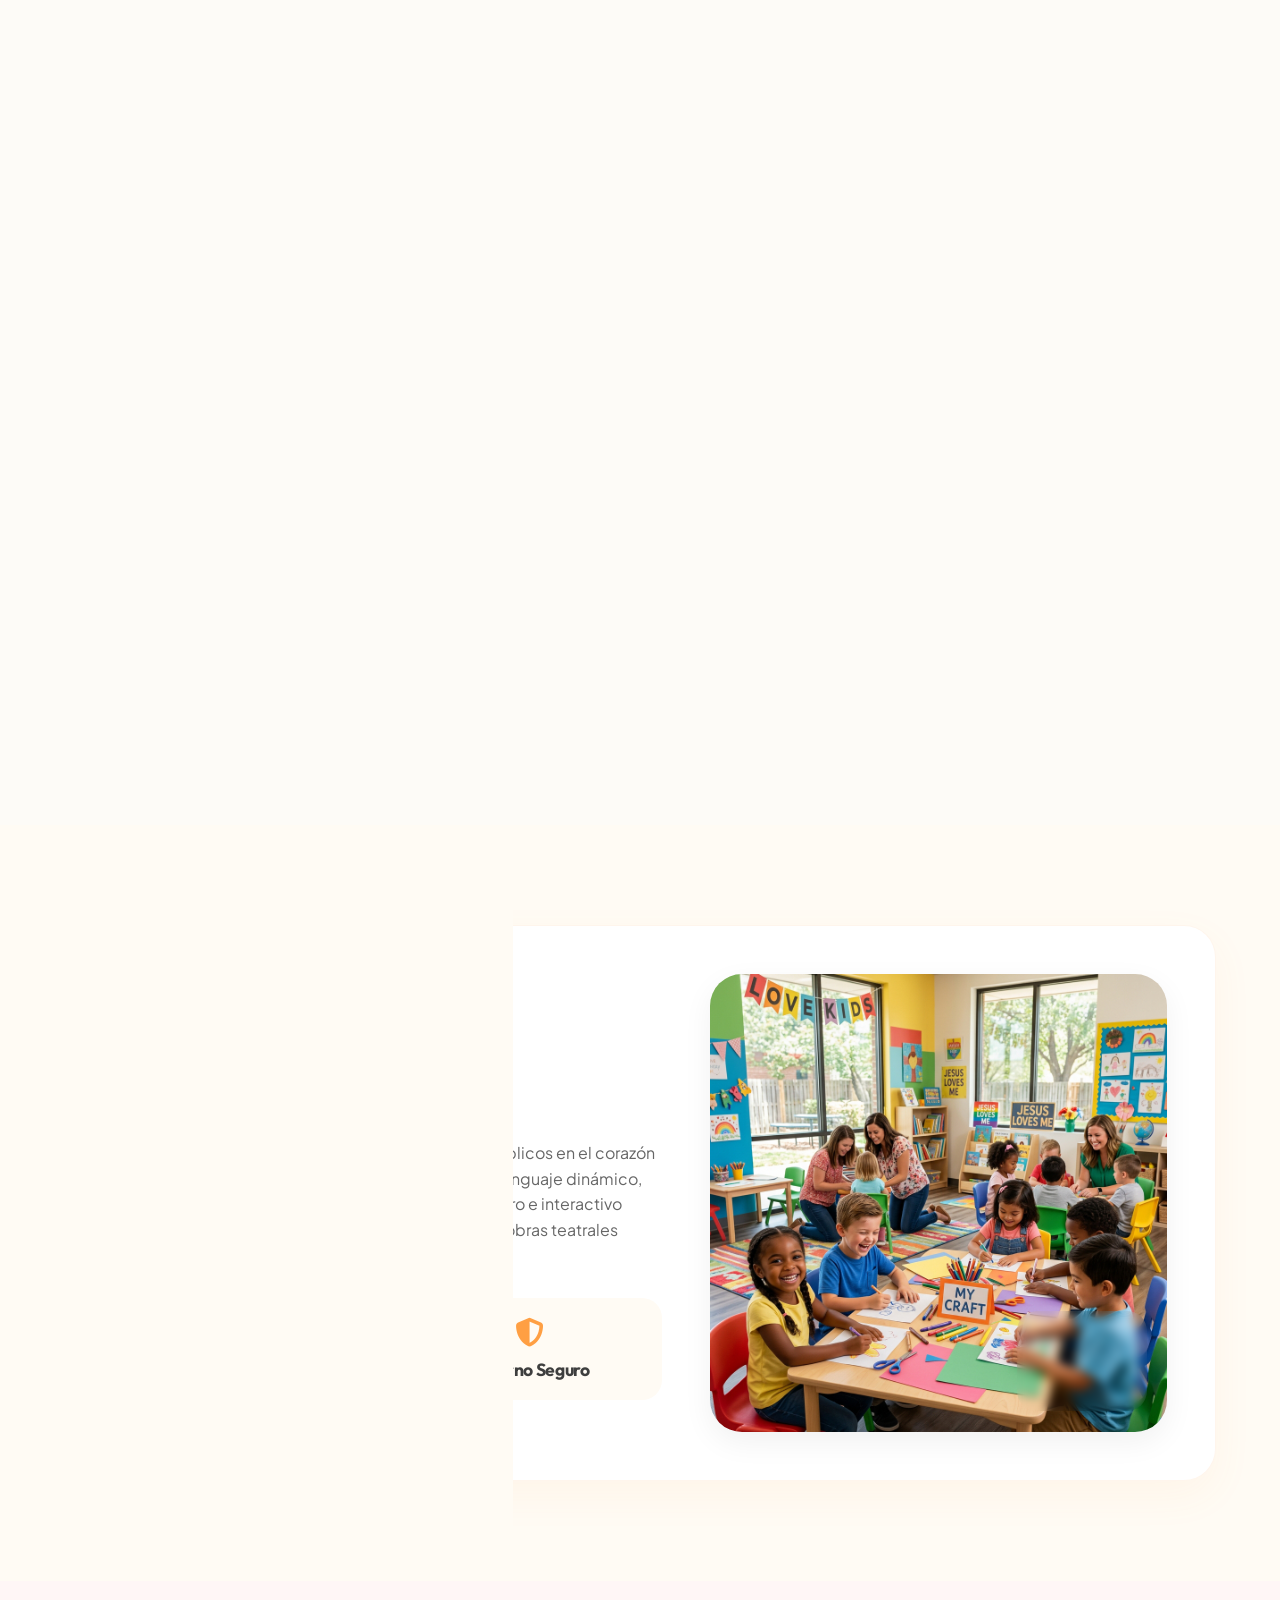
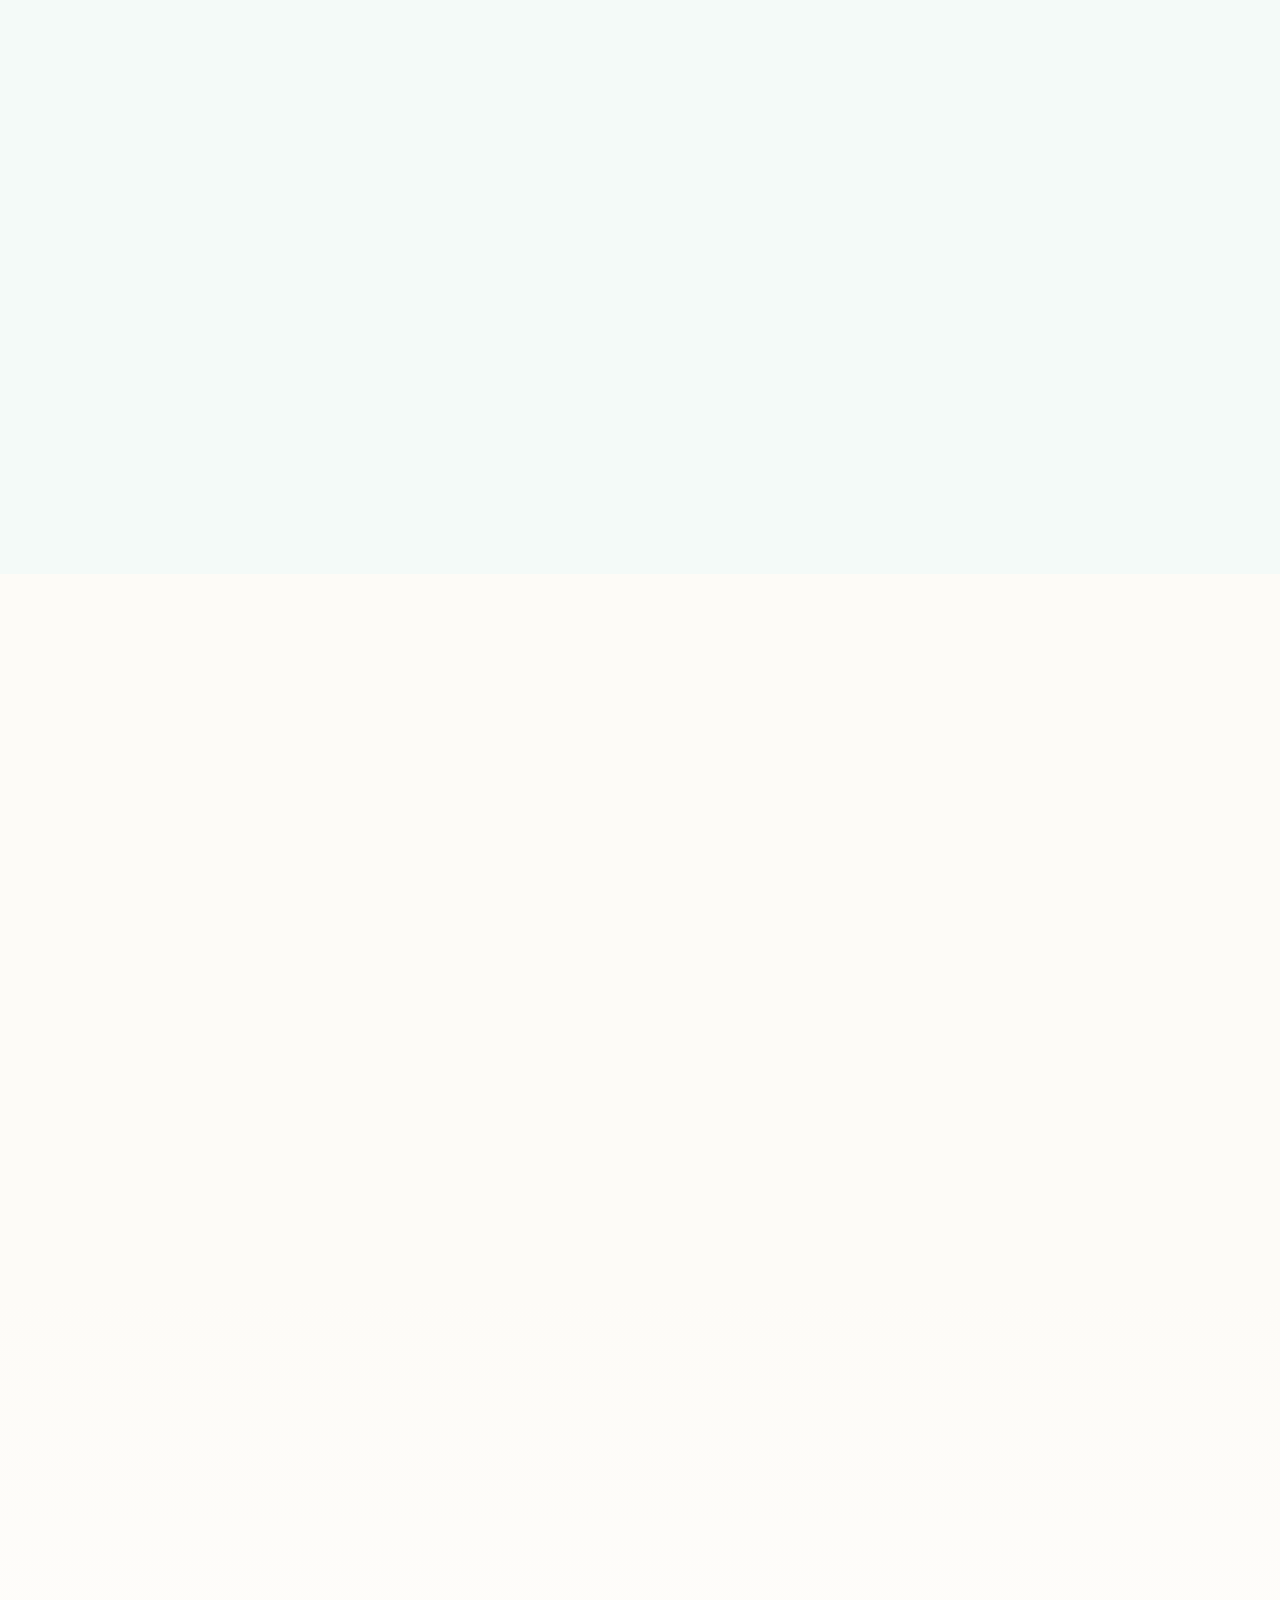
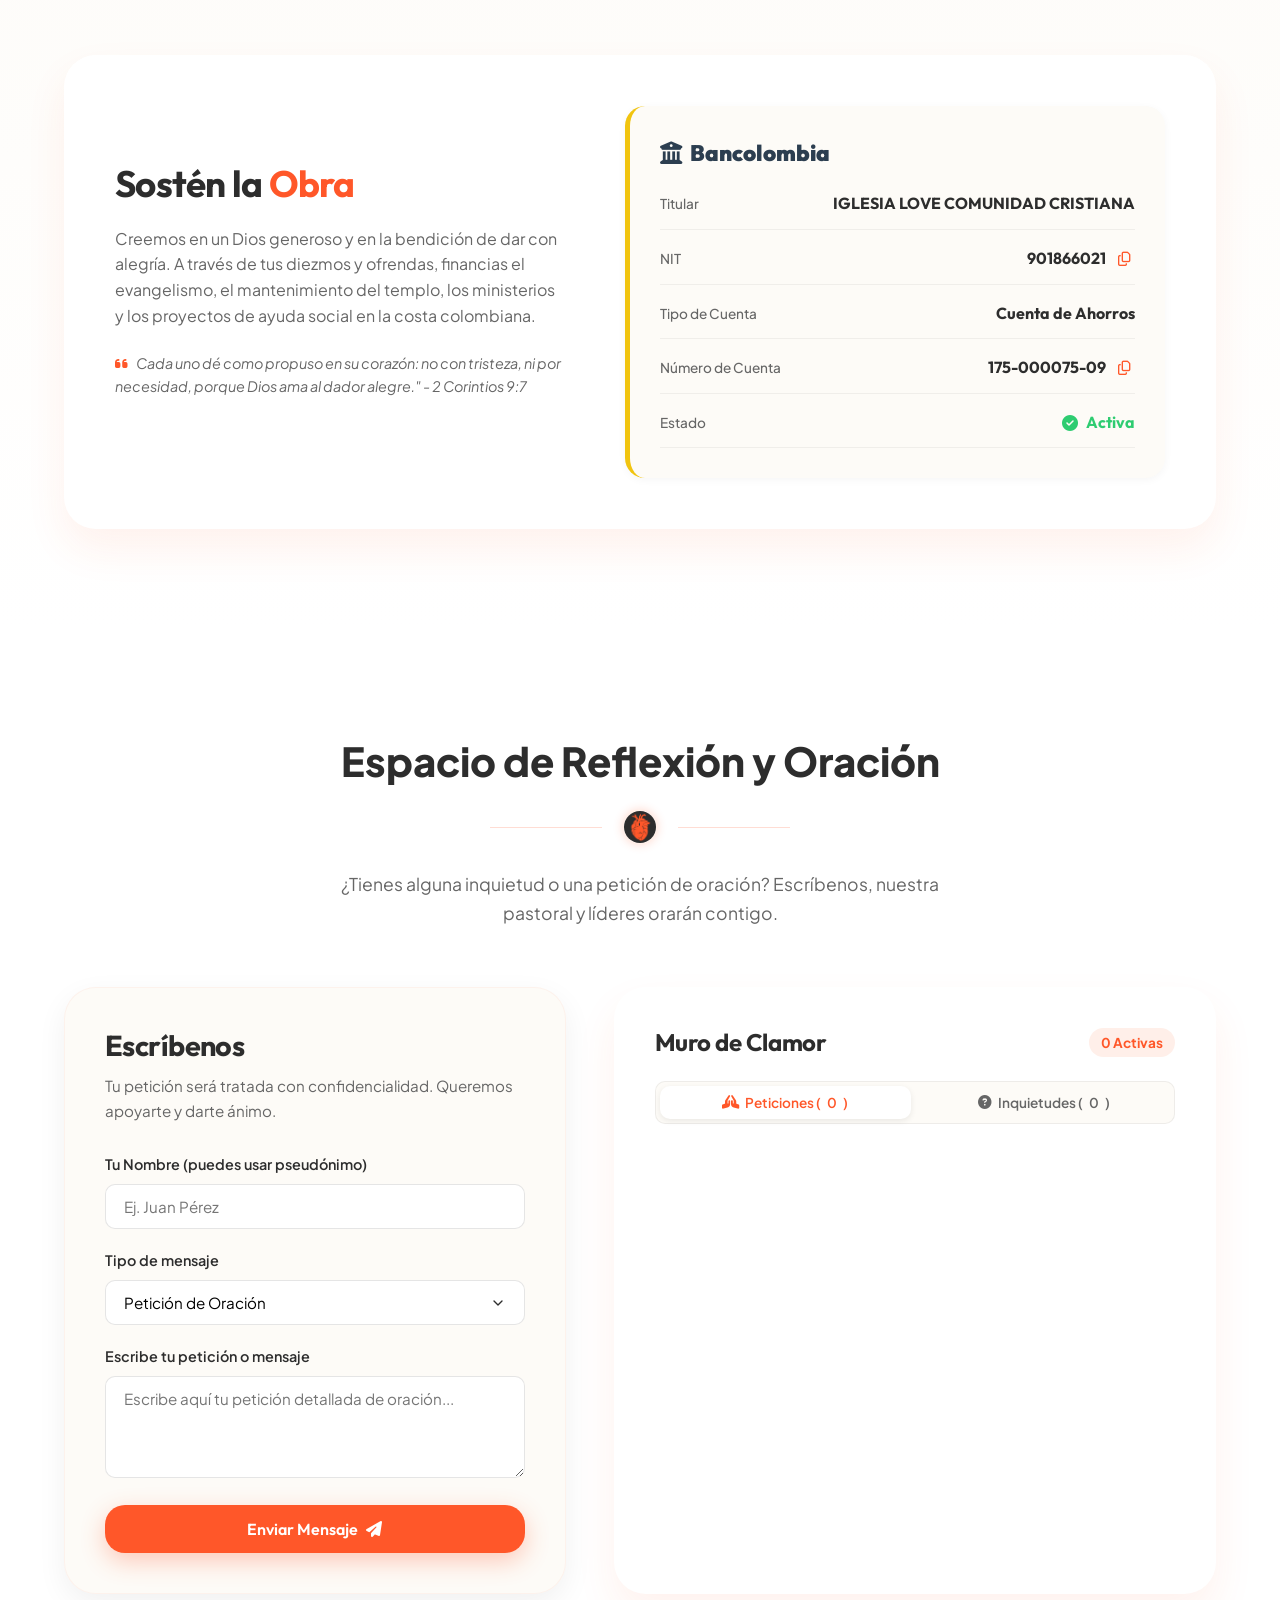
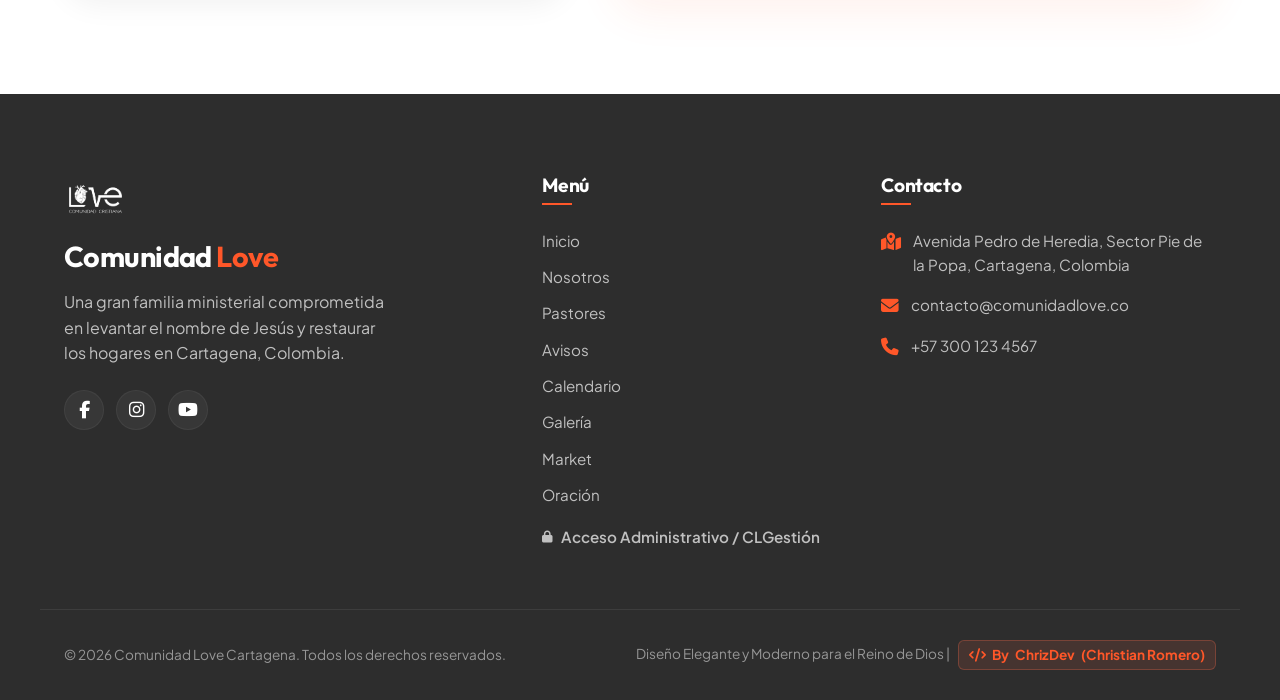
==== commit 686e1400: "feat: asistencia inteligente, sincronizacion de servicios, collages cms y reglas firestore" ====
--- a/ComunidadLoveWeb/index.html
+++ b/ComunidadLoveWeb/index.html
@@ -549,7 +549,7 @@
     <div class="section buenas-nuevas-section">
       <div class="container">
         <div class="news-card reveal">
-          <div class="news-media-grid">
+          <div class="news-media-grid" id="buenas-nuevas-gallery">
             <div class="news-media-card">
               <img src="./Assets/somos comunidad love/love comunidad (6).jpeg" alt="Evangelismo Love Buenas Nuevas">
             </div>
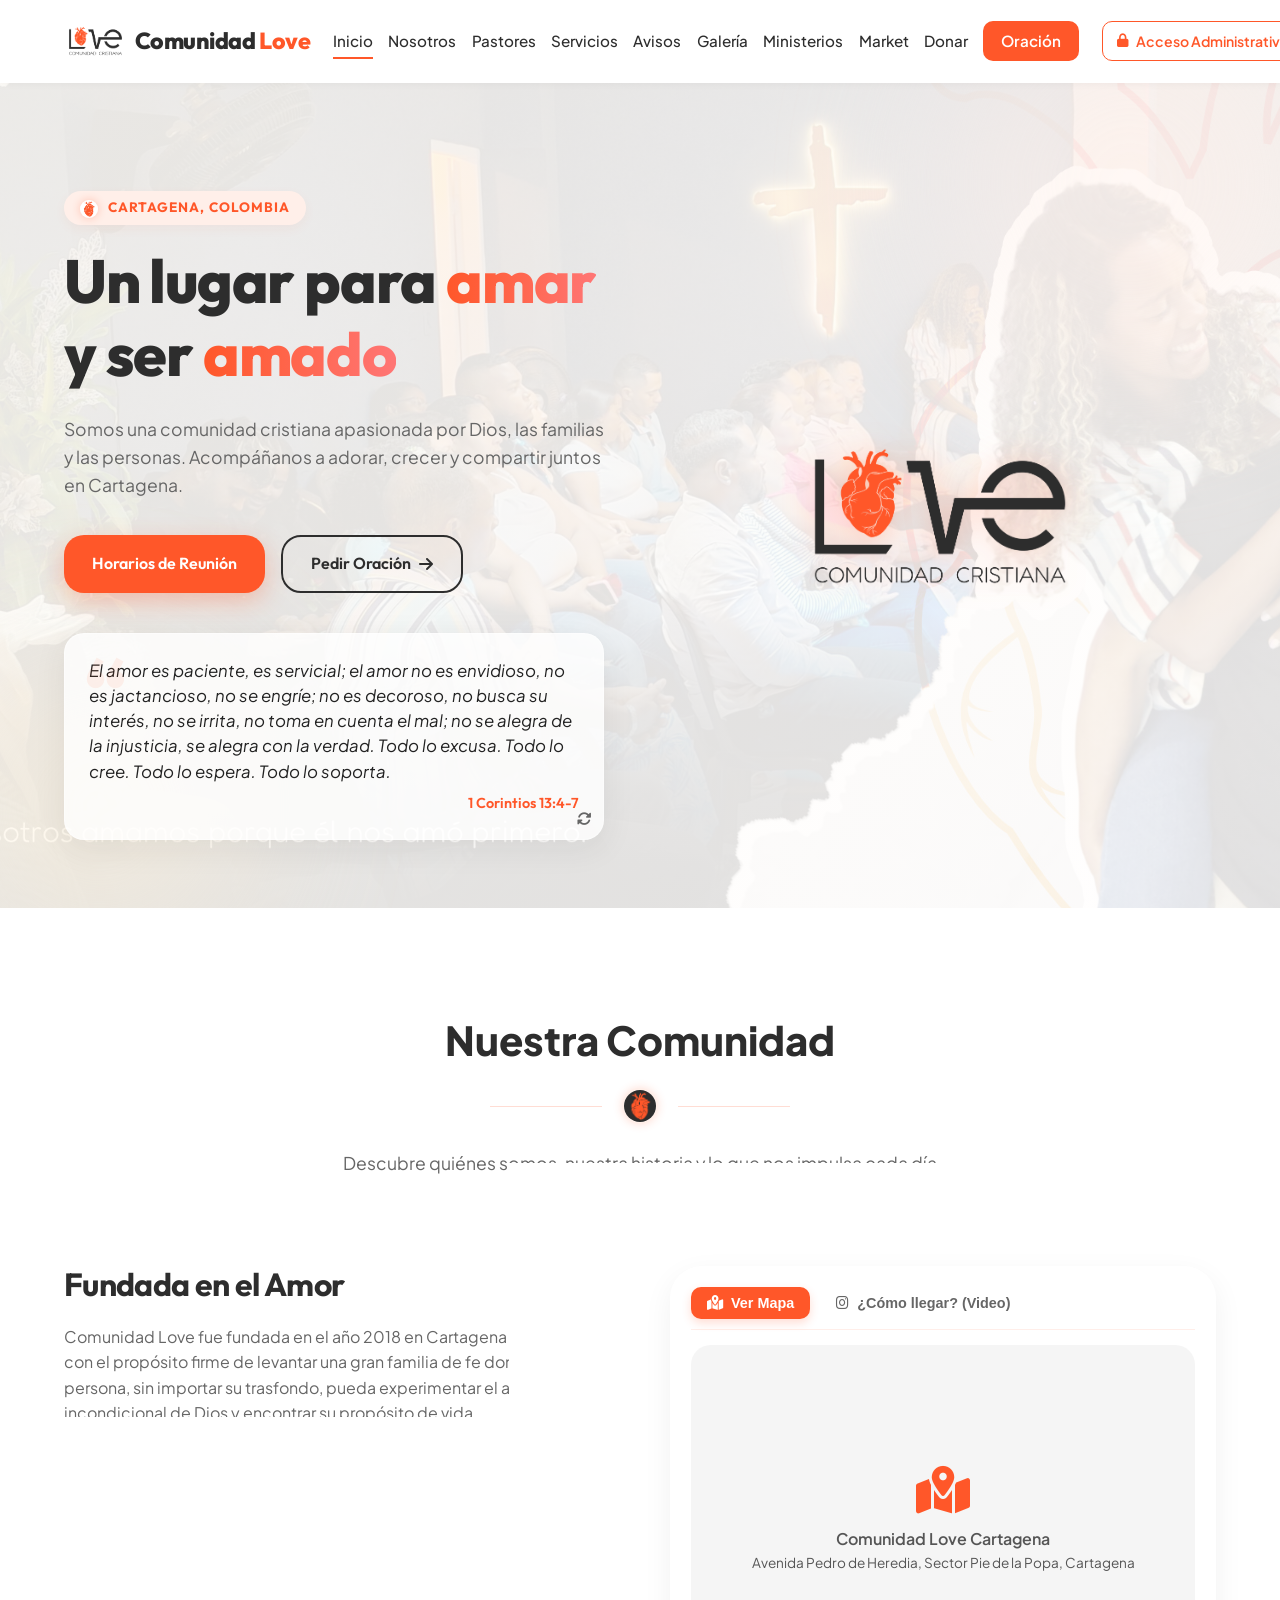
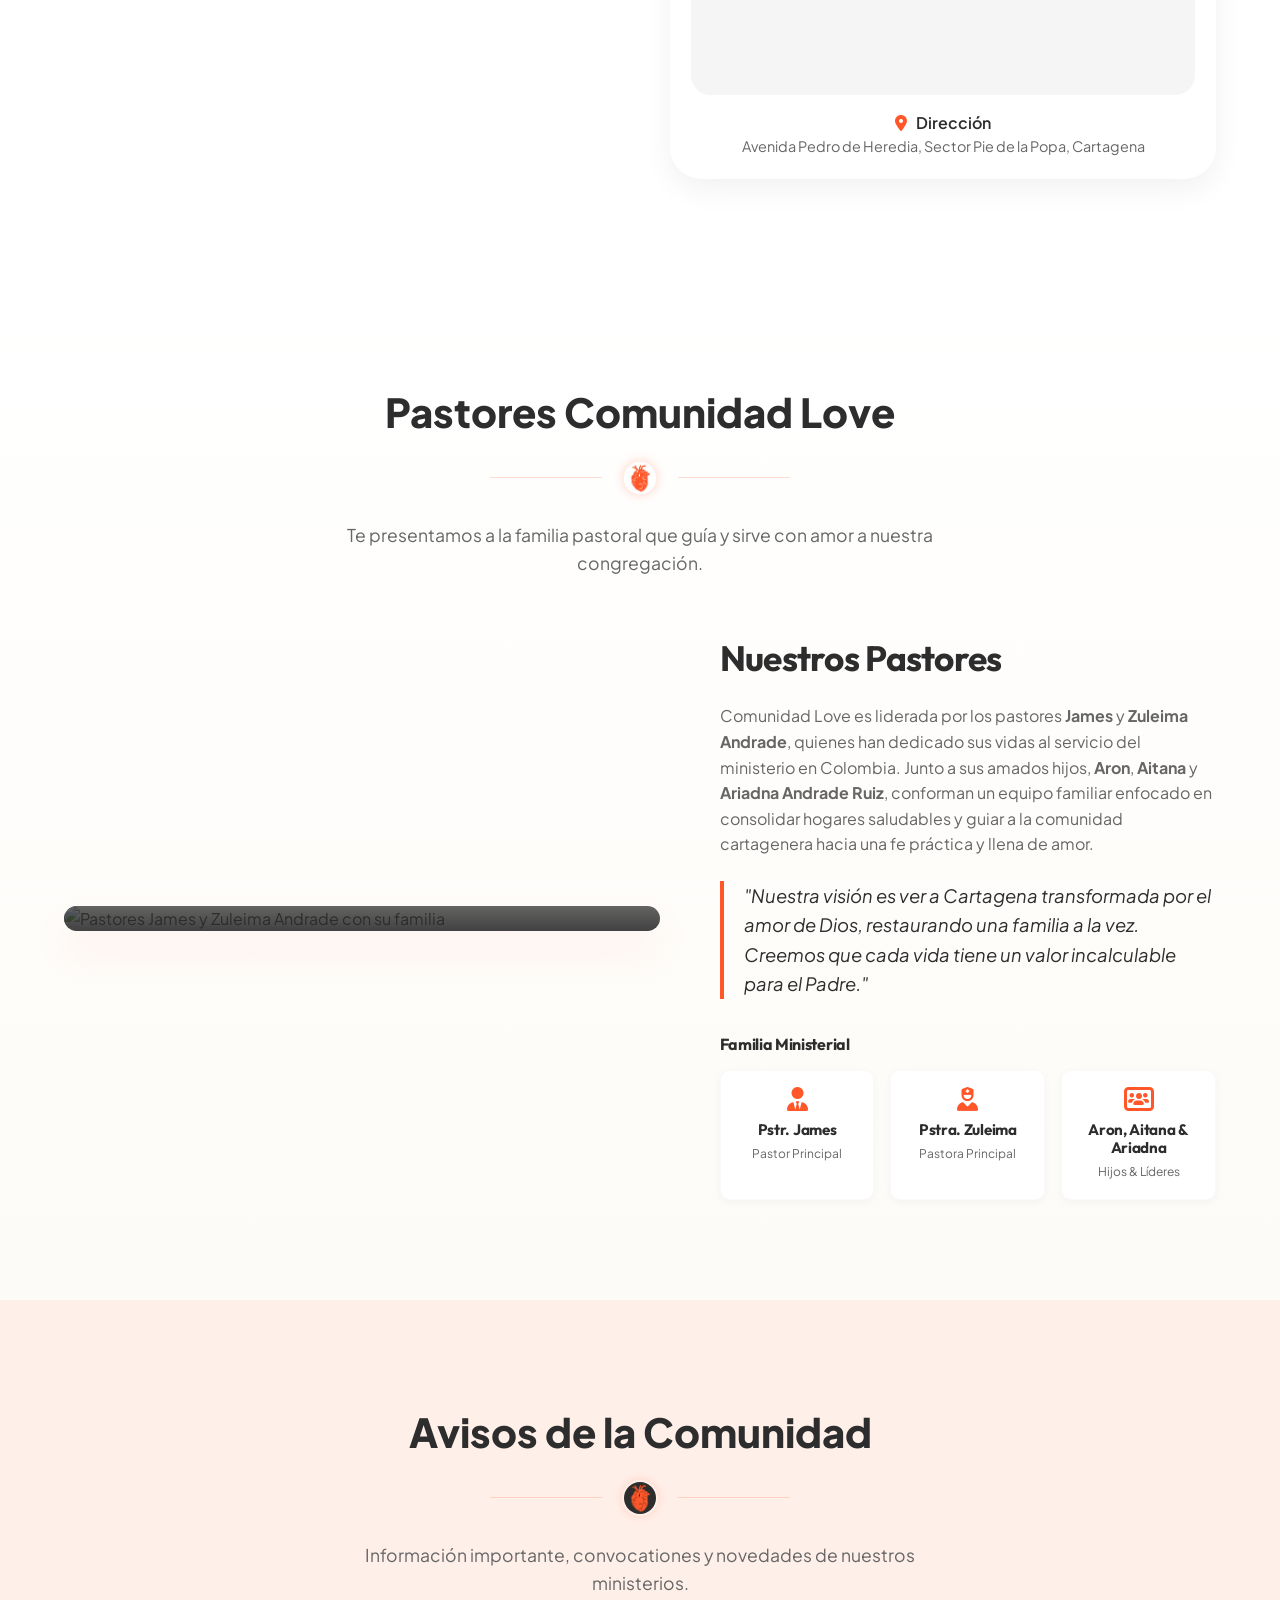
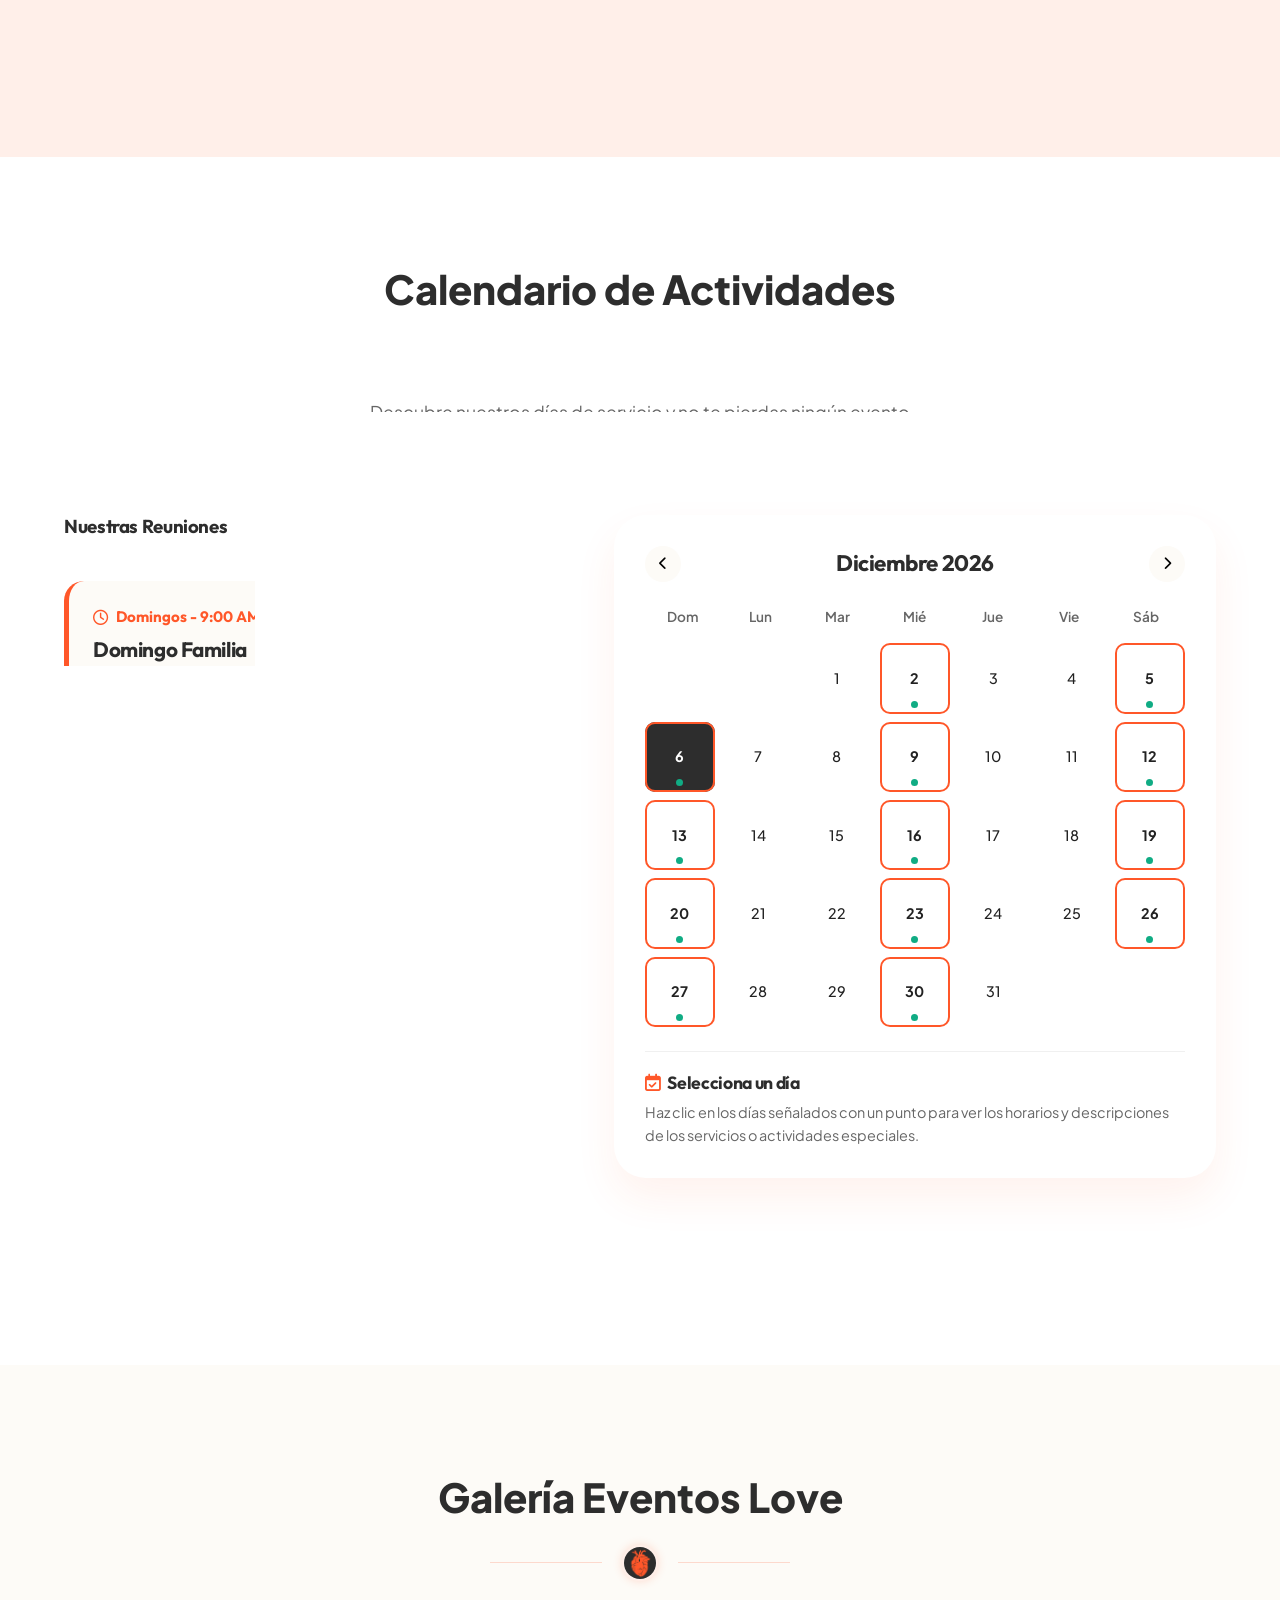
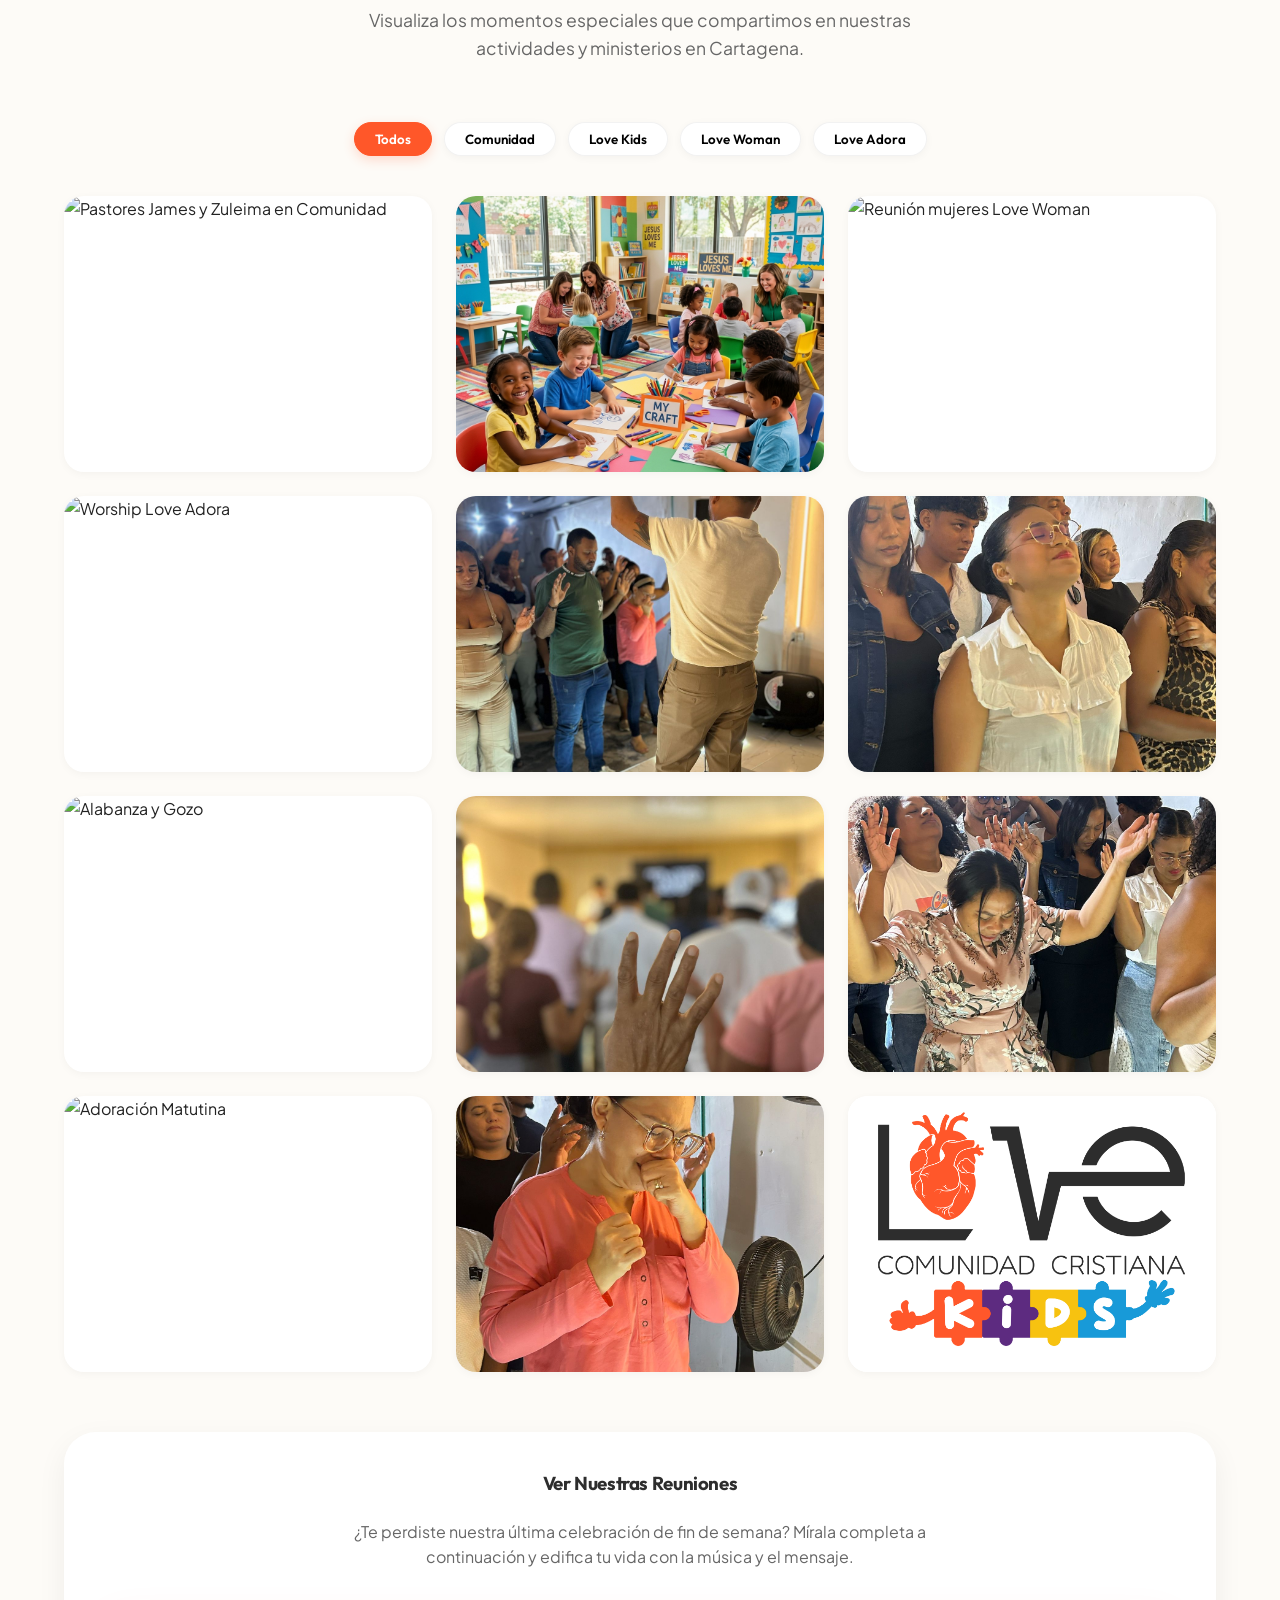
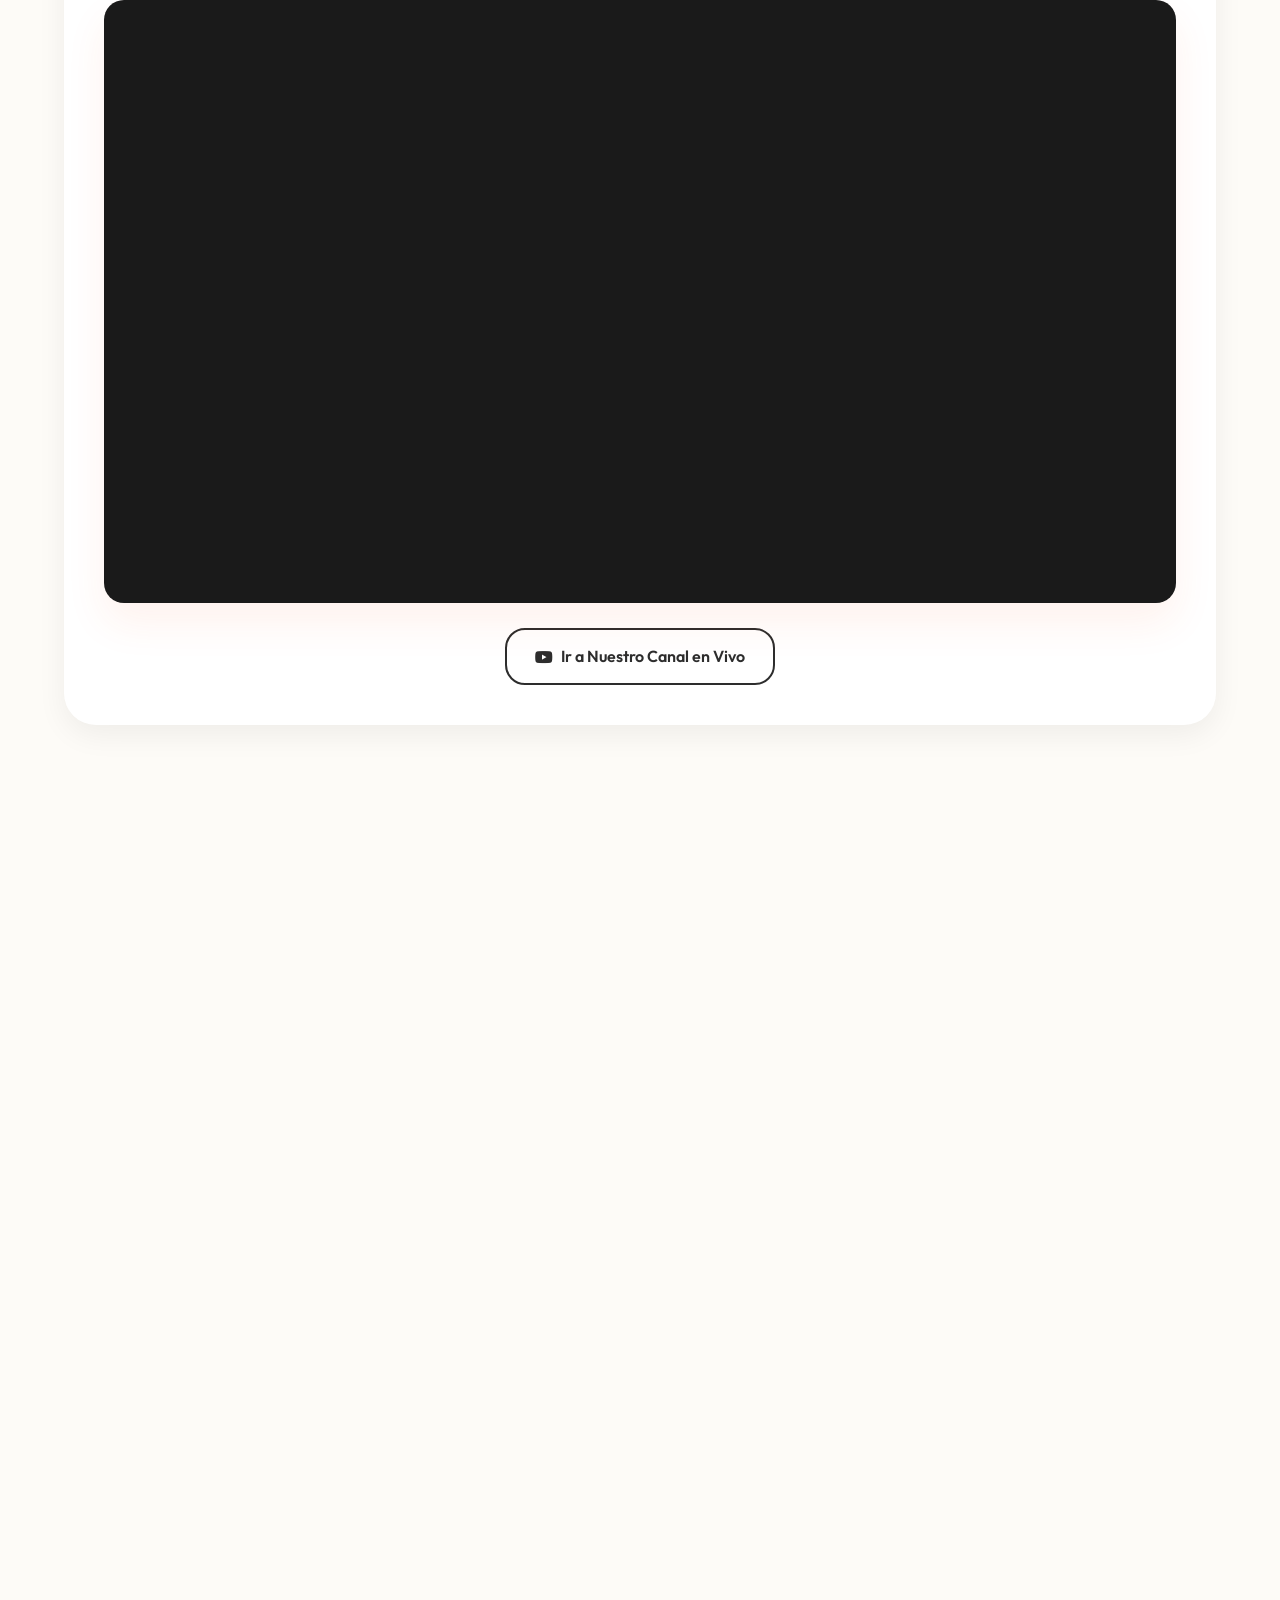
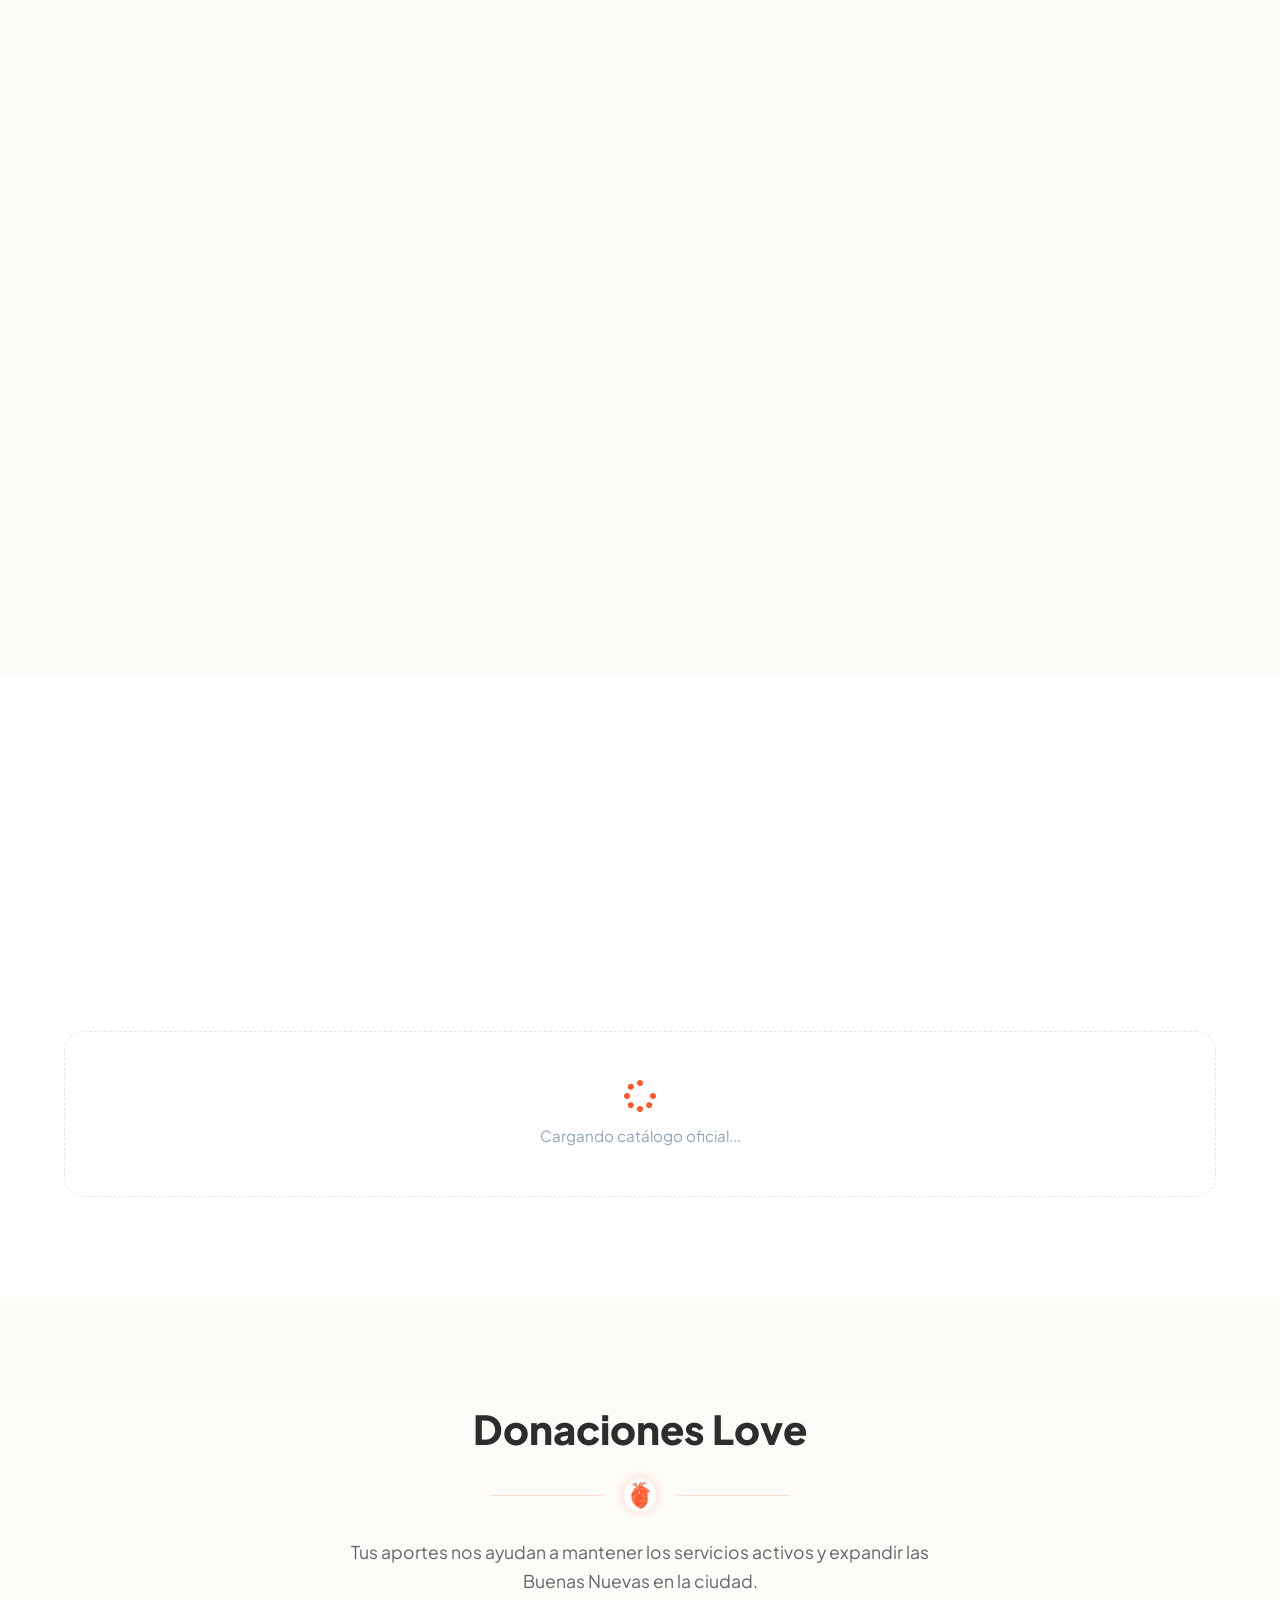
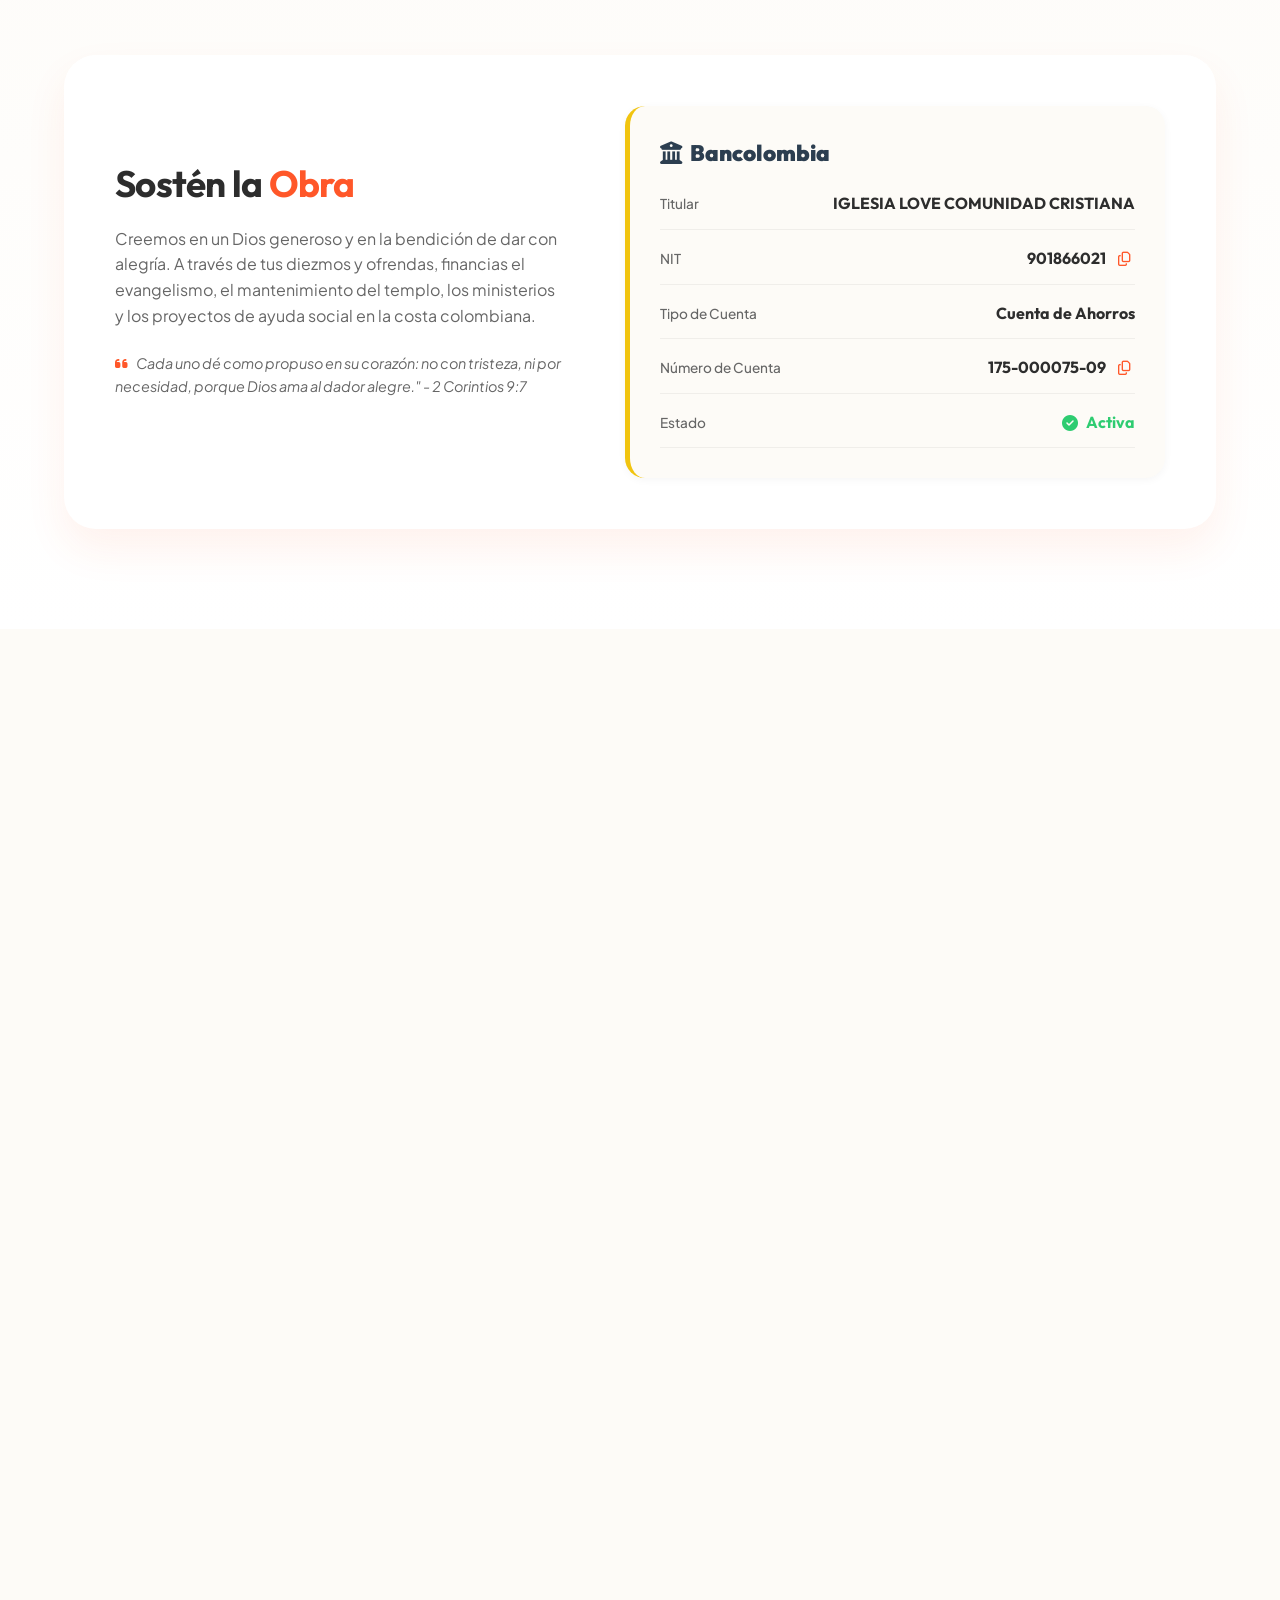
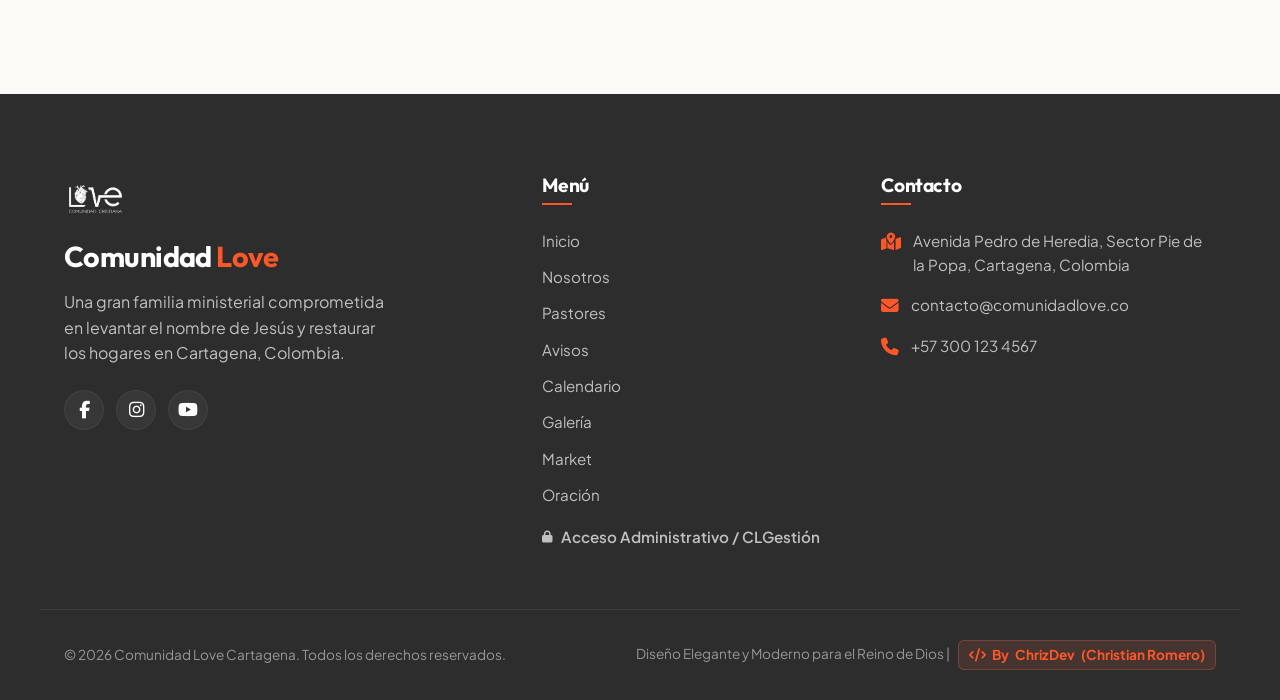
==== commit d25033ad: "fix: sticky banner alert on scroll, responsive mobile polish, and typo in seguimiento" ====
--- a/ComunidadLoveWeb/index.html
+++ b/ComunidadLoveWeb/index.html
@@ -38,7 +38,7 @@
   <!-- ==========================================================================
        AVISO INSTITUCIONAL (site_settings.general → bannerAlert)
        ========================================================================== -->
-  <div id="cl-banner-alert" class="cl-banner" hidden></div>
+  <div id="cl-banner-alert" class="cl-banner site-banner-alert cl-alert-banner" hidden></div>
 
   <!-- ==========================================================================
        HEADER & NAVIGATION
--- a/ComunidadLoveWeb/style.css
+++ b/ComunidadLoveWeb/style.css
@@ -2704,16 +2704,30 @@
 /* --------------------------------------------------------------------------
    AVISO INSTITUCIONAL SUPERIOR
    -------------------------------------------------------------------------- */
+.site-banner-alert,
+#announcement-bar,
+.cl-alert-banner,
 .cl-banner {
   font-family: var(--font-body);
   font-size: 0.9rem;
   font-weight: 500;
-  position: relative;
-  z-index: 1002;
+  position: sticky;
+  top: 0;
+  left: 0;
   width: 100%;
-}
+  z-index: 10000;
+  box-shadow: 0 2px 8px rgba(0, 0, 0, 0.15);
+  transition: transform 0.2s ease;
+}
+.site-banner-alert[hidden],
+#announcement-bar[hidden],
+.cl-alert-banner[hidden],
 .cl-banner[hidden] {
-  display: none;
+  display: none !important;
+}
+
+#cl-banner-alert:not([hidden]) + header {
+  top: var(--cl-banner-height, 42px);
 }
 .cl-banner-info {
   background: var(--secondary);
@@ -3538,4 +3552,76 @@
   font-weight: 500;
   display: block;
   margin-top: 4px;
+}
+
+/* ==========================================================================
+   AJUSTE RESPONSIVE MÓVIL Y PULIDO VISUAL (< 768px)
+   ========================================================================== */
+@media (max-width: 768px) {
+  .container, .main-content, section, .section {
+    padding-left: 1rem !important;
+    padding-right: 1rem !important;
+    max-width: 100vw !important;
+    overflow-x: hidden !important;
+    box-sizing: border-box !important;
+  }
+
+  /* Tarjetas de Avisos, Eventos y Servicios */
+  .notice-card, .service-card, .event-card, .clg-card, .announcement-card, .upcoming-card {
+    margin-left: 0 !important;
+    margin-right: 0 !important;
+    width: 100% !important;
+    padding: 1.25rem !important;
+    border-radius: 16px !important;
+    box-sizing: border-box !important;
+  }
+
+  .event-card .event-date-badge,
+  .upcoming-card .upcoming-date {
+    margin: 0 !important;
+  }
+
+  .event-card .event-card-content,
+  .upcoming-card .upcoming-body {
+    padding: 0.75rem 0 0 0 !important;
+  }
+
+  /* Títulos y Espaciados */
+  h1, .section-title {
+    font-size: 1.75rem !important;
+    line-height: 1.25 !important;
+  }
+  h2 {
+    font-size: 1.4rem !important;
+  }
+  p {
+    font-size: 0.95rem !important;
+    line-height: 1.5 !important;
+  }
+
+  /* Calendario en móvil */
+  .calendar-grid, .calendar-table, .calendar-days {
+    gap: 4px !important;
+    padding: 0.5rem 0 !important;
+  }
+  .calendar-day-cell, .calendar-day {
+    min-height: 42px !important;
+    font-size: 0.85rem !important;
+    border-radius: 8px !important;
+  }
+  .calendar-container {
+    padding: 1rem !important;
+    border-radius: 16px !important;
+  }
+
+  /* Grids en columna única para prevenir desbordes */
+  .events-grid,
+  .upcoming-grid,
+  .upcoming-events,
+  #upcoming-events,
+  .announcements-grid,
+  .calendar-grid {
+    grid-template-columns: 1fr !important;
+    width: 100% !important;
+  }
 }
